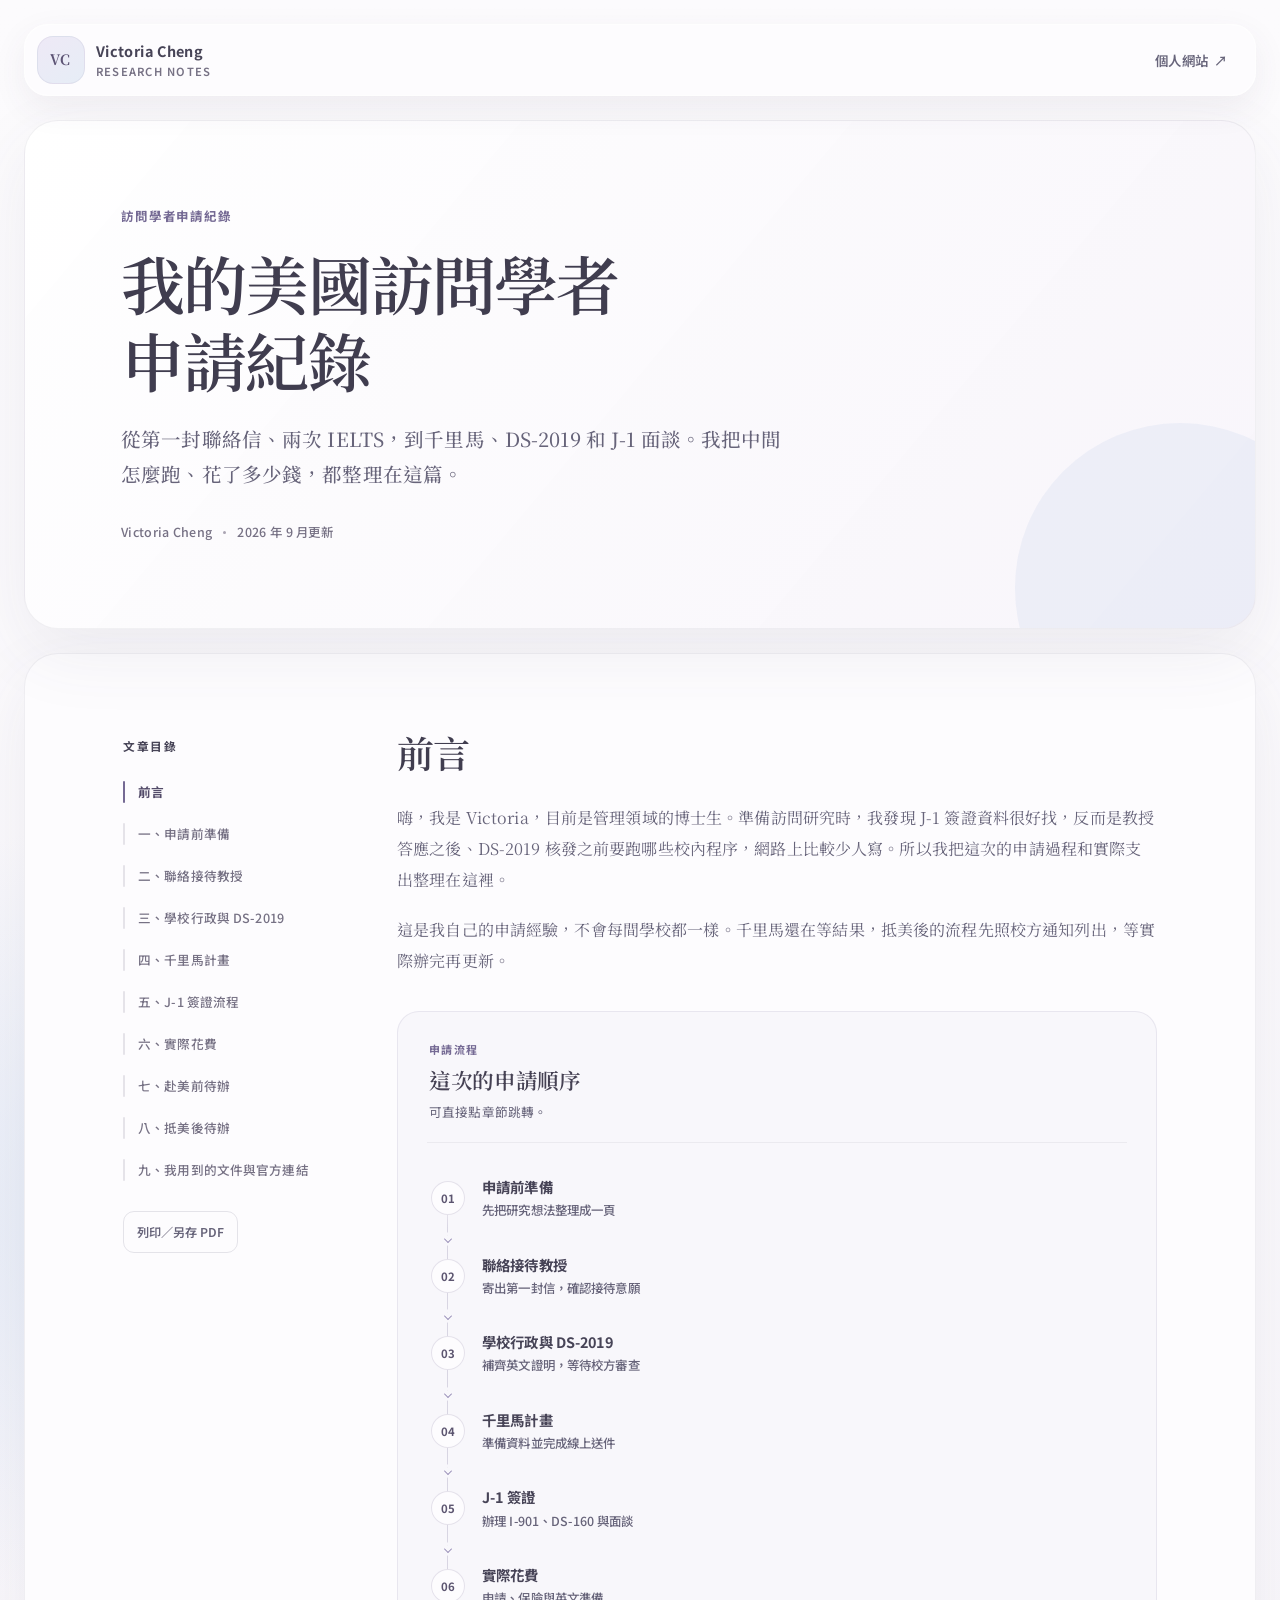
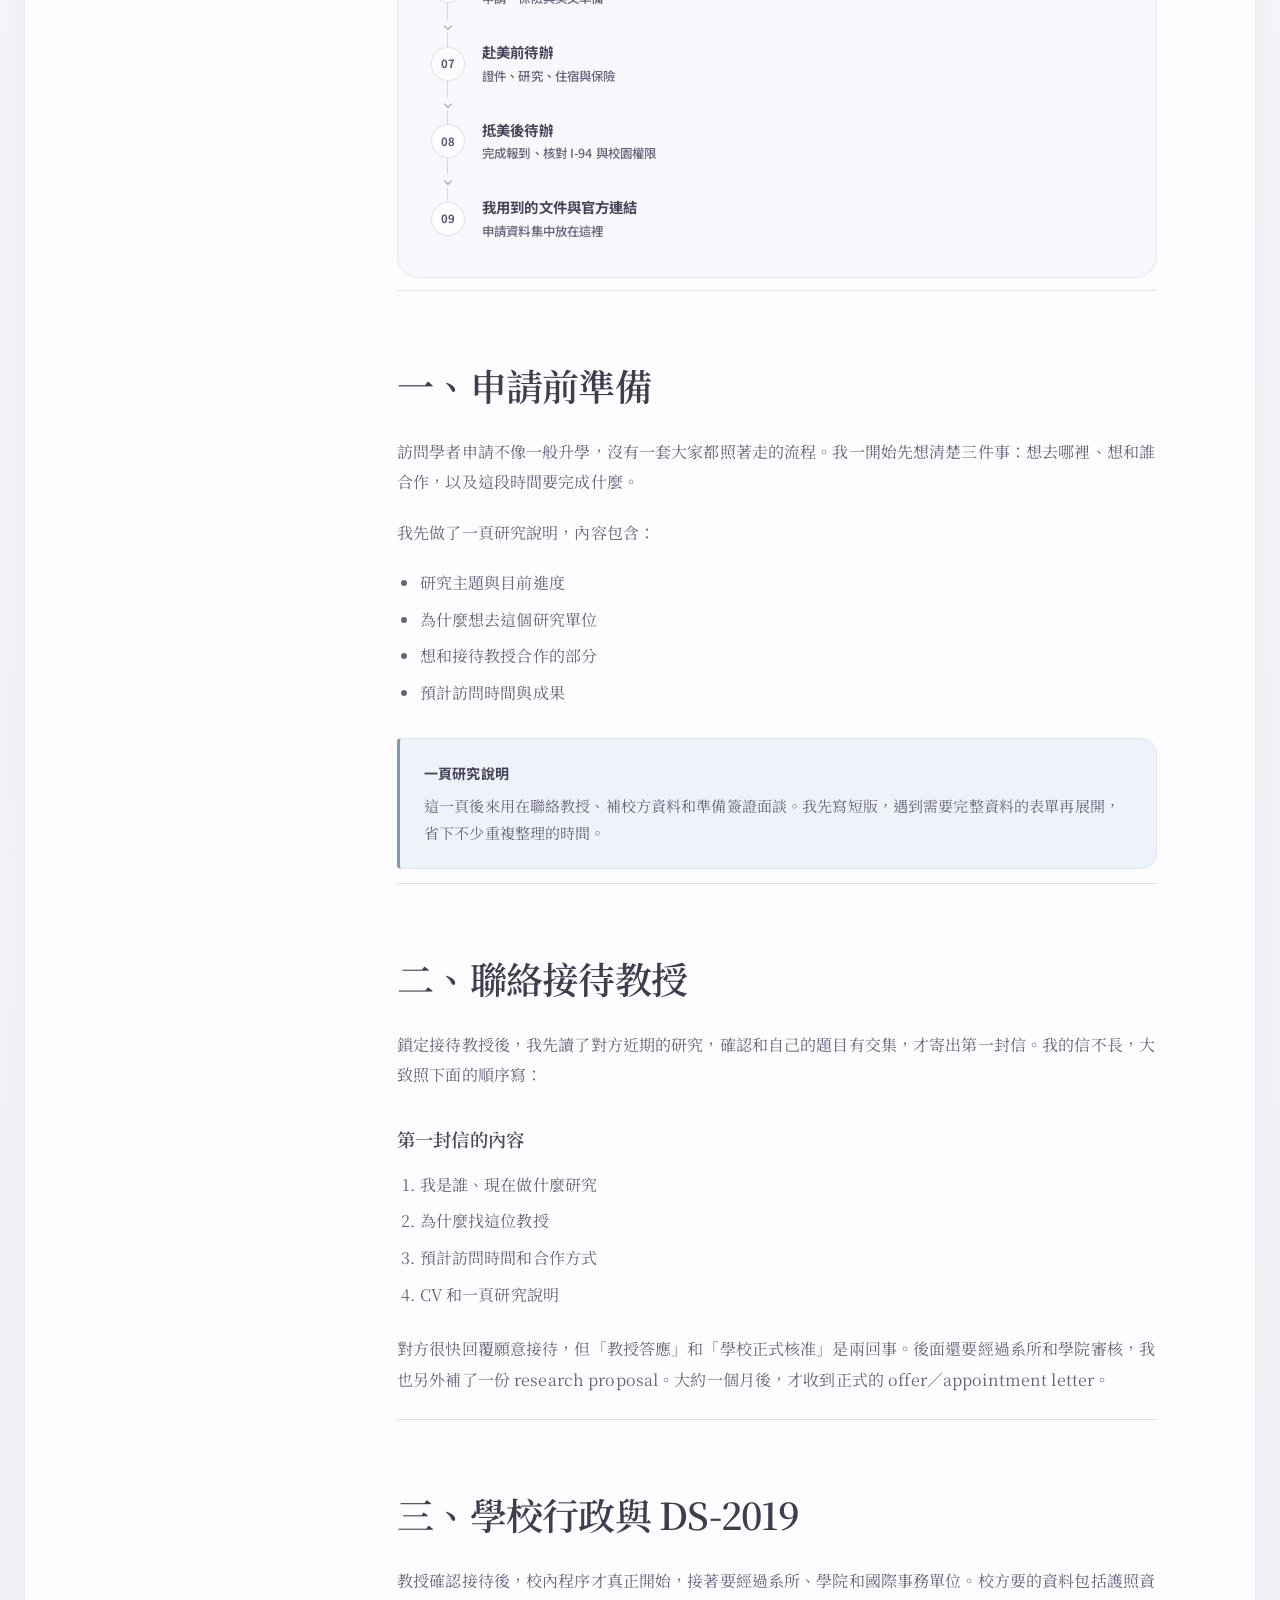
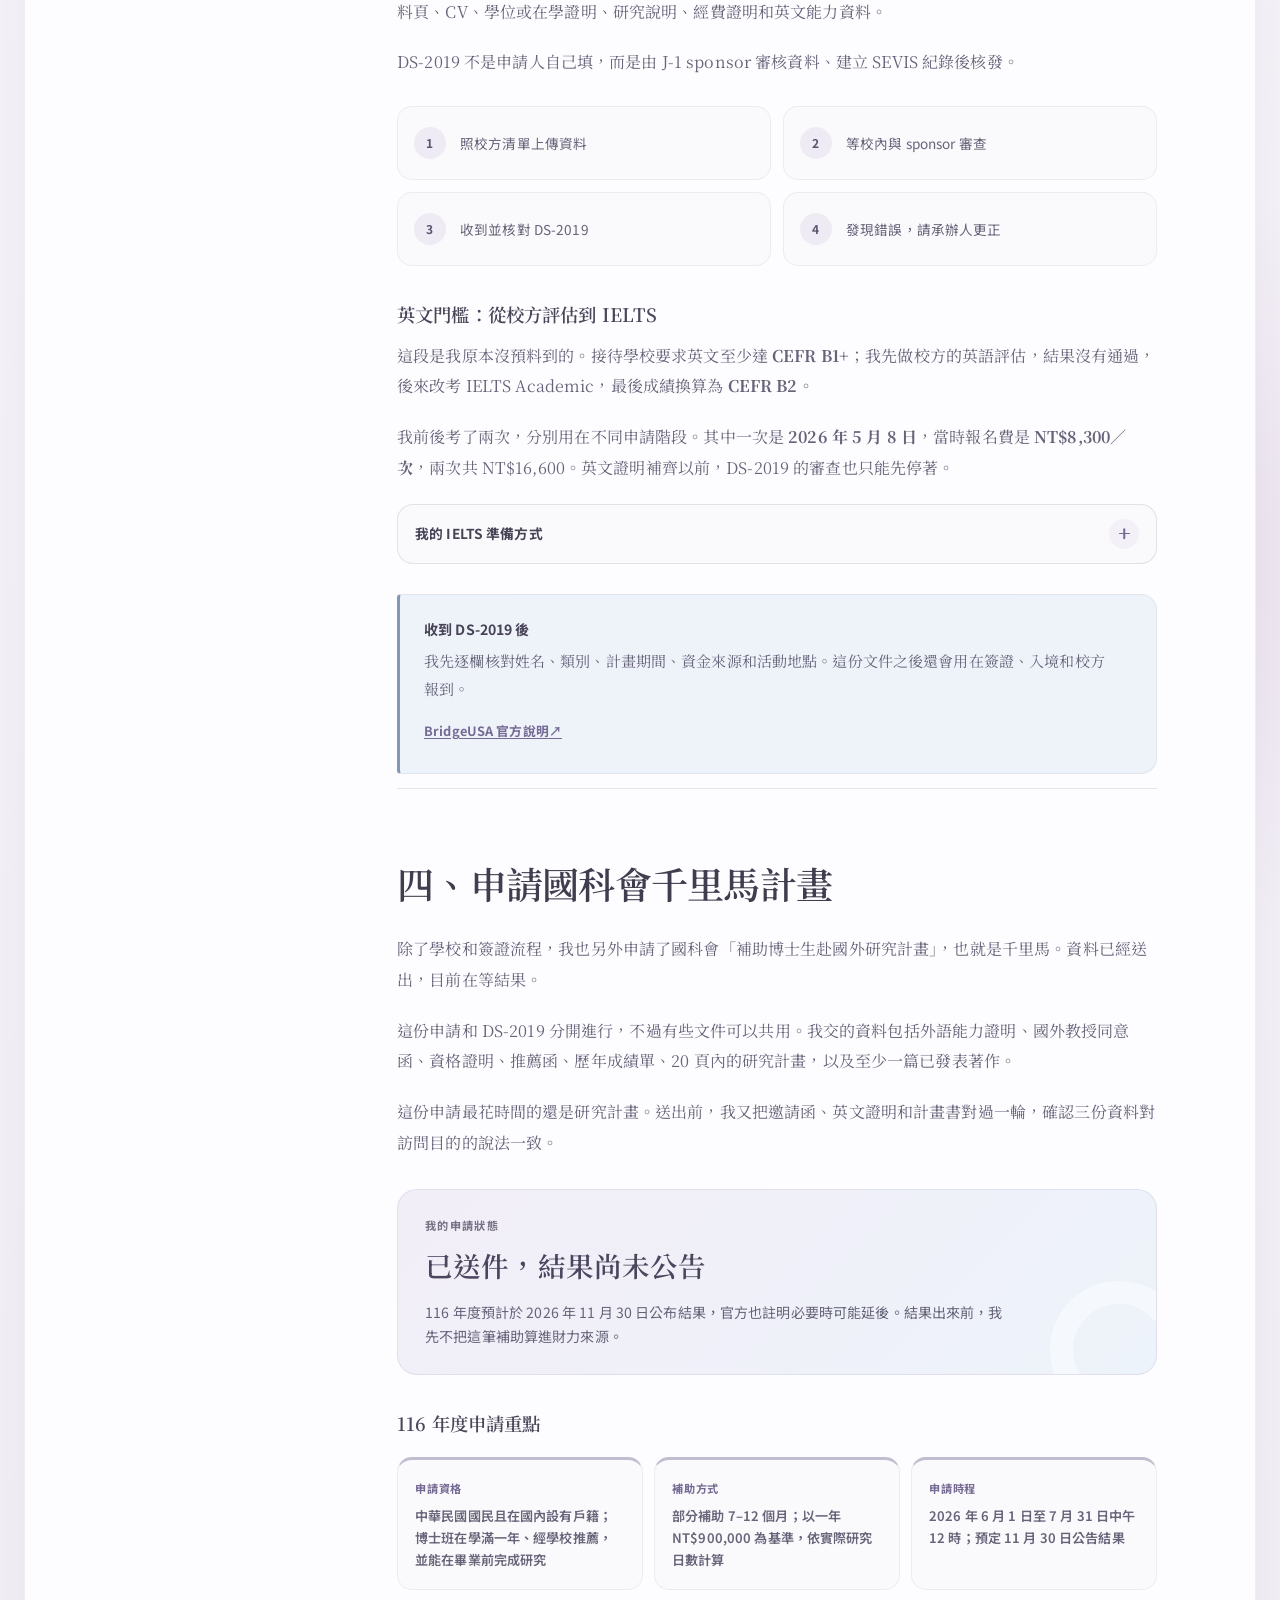
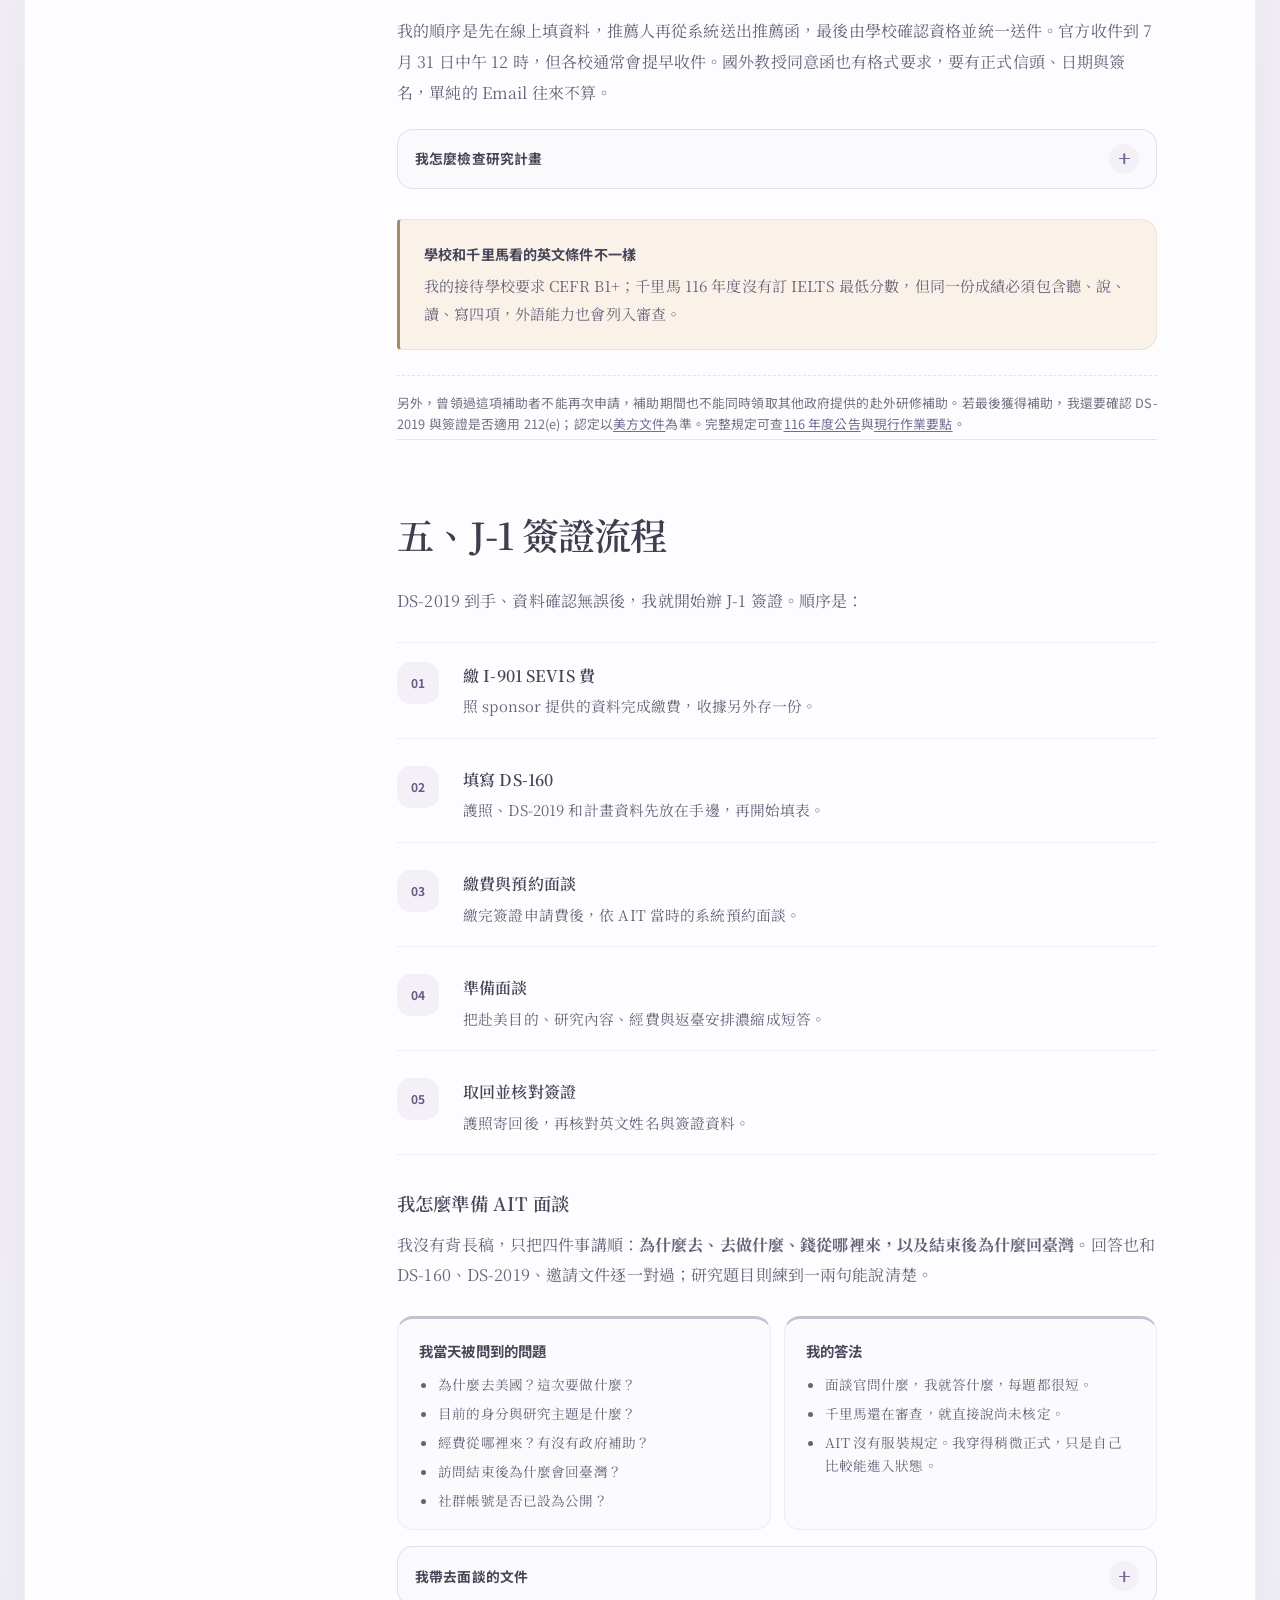
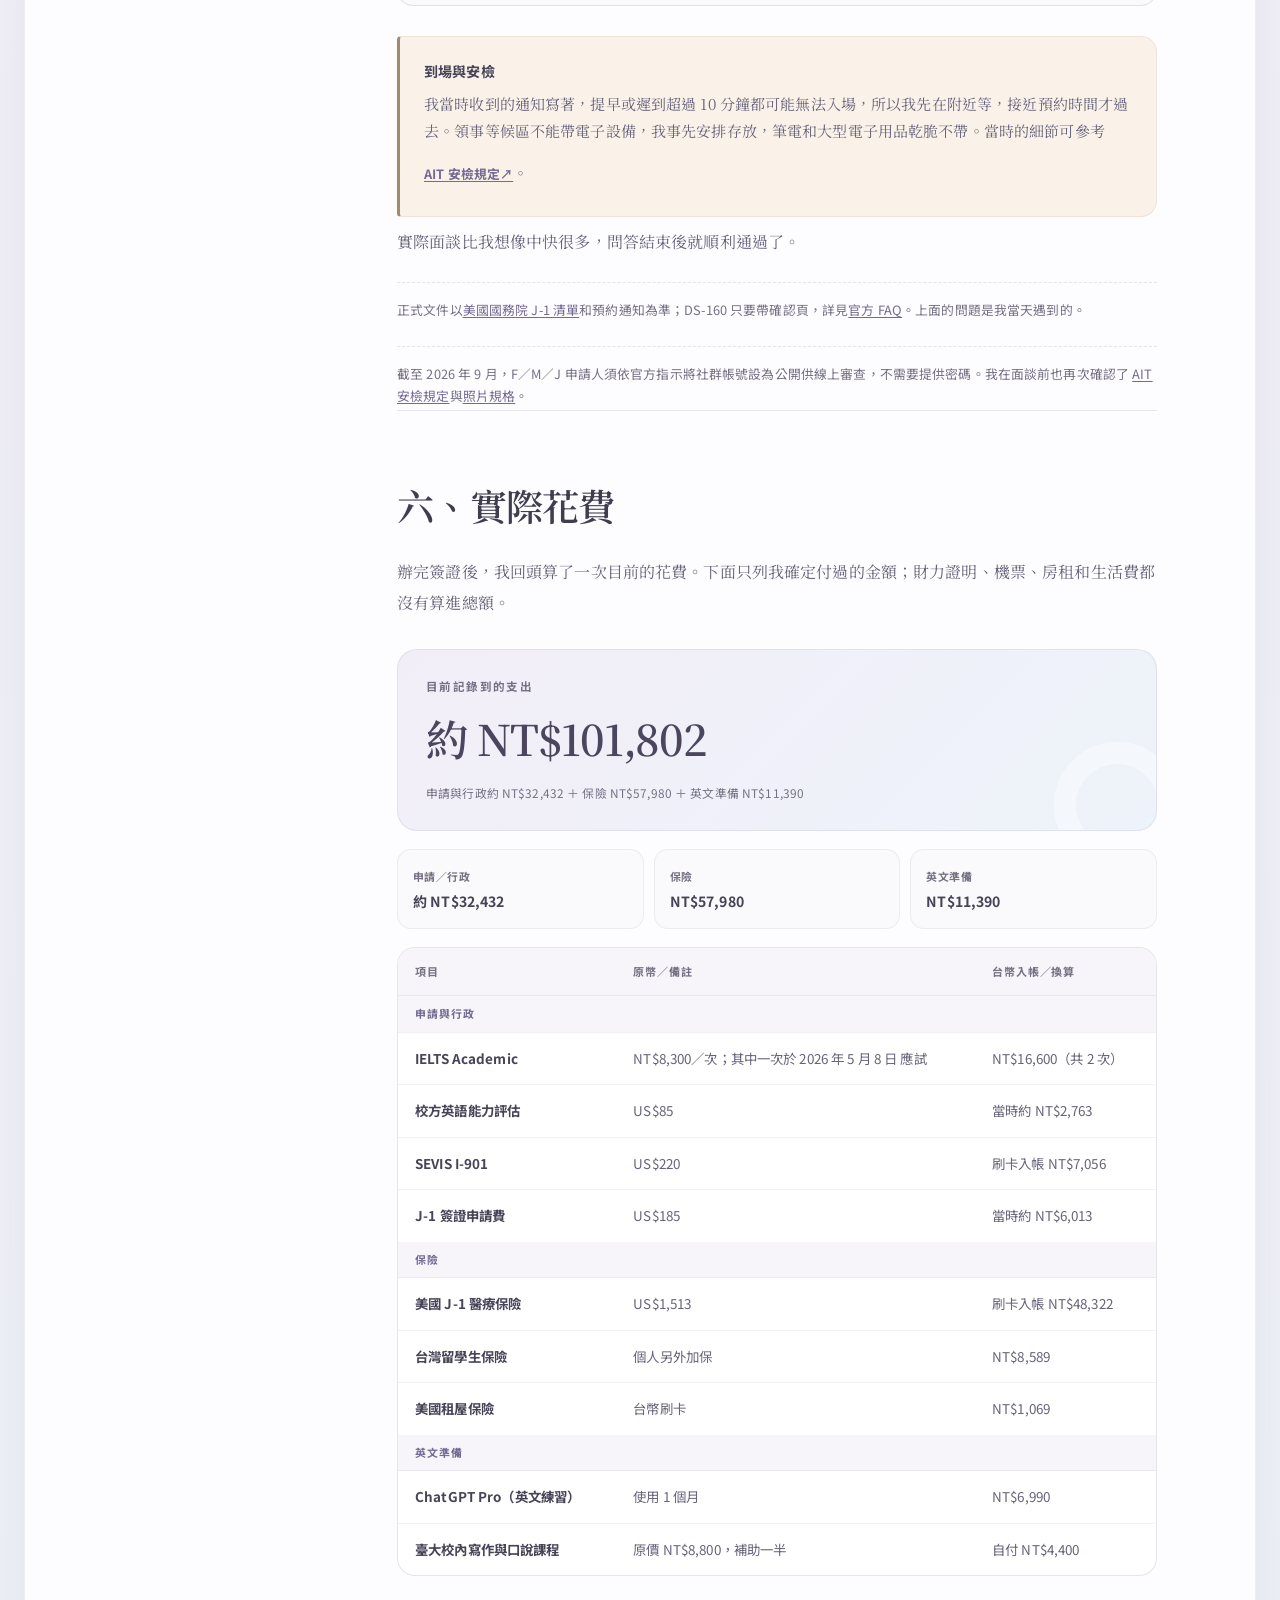
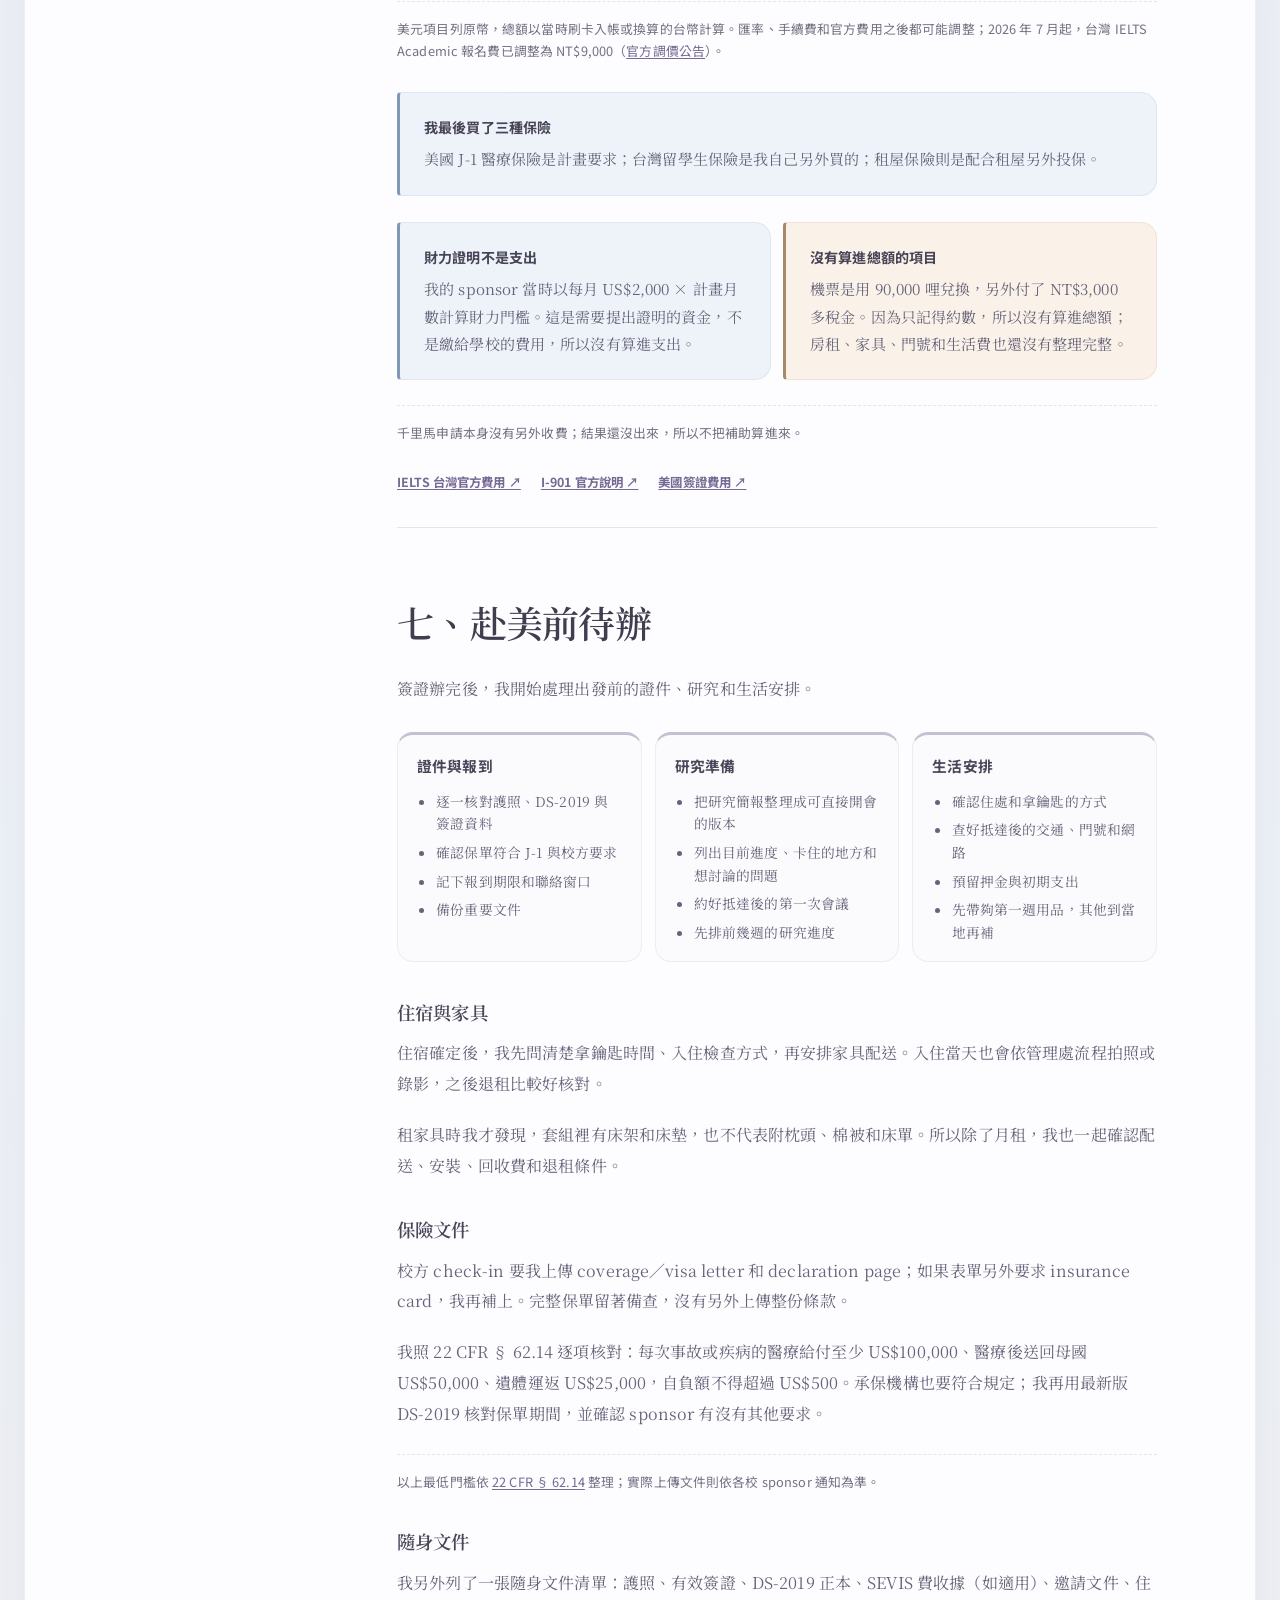
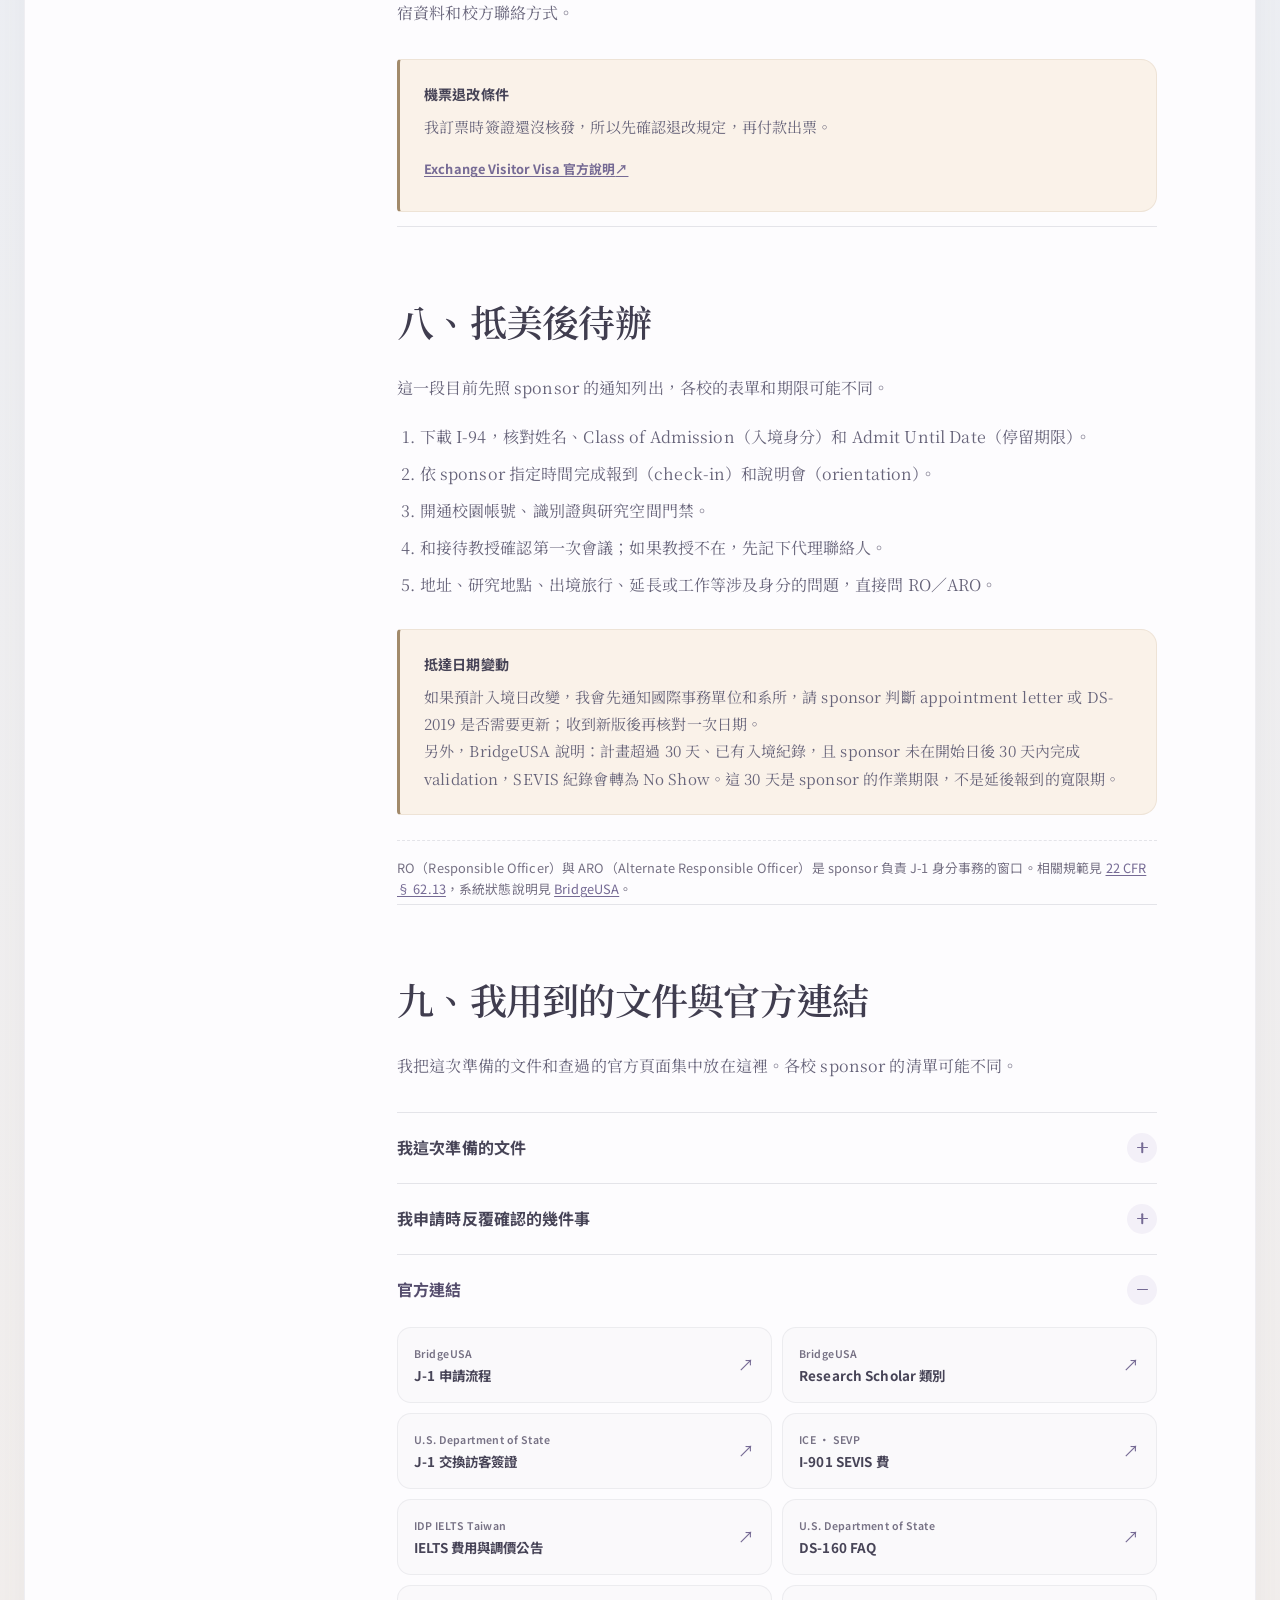
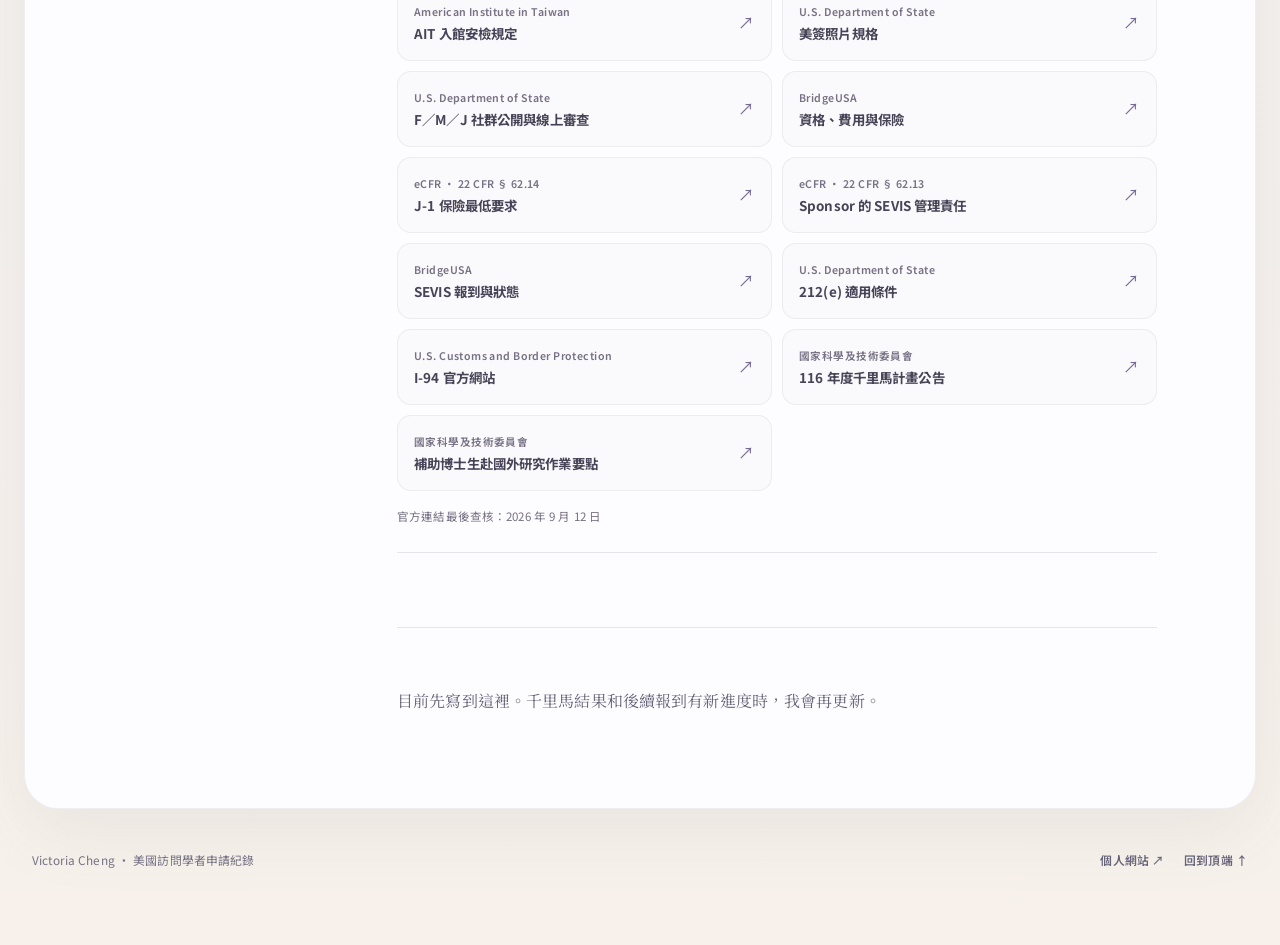
==== index.html @ 932e7f56 "Upgrade article writing" ====
<!doctype html>
<html lang="zh-Hant">
<head>
  <meta charset="utf-8">
  <meta name="viewport" content="width=device-width, initial-scale=1">
  <title>我的美國訪問學者申請紀錄｜Victoria Cheng</title>
  <meta name="description" content="從聯絡接待教授、準備英文證明和申請千里馬，到取得 DS-2019、完成 J-1 面談，以及一路上的實際花費。">
  <meta name="author" content="Victoria Cheng">
  <meta name="theme-color" content="#f7f4fe">
  <meta name="robots" content="index,follow">
  <link rel="canonical" href="https://victoriac1122.github.io/us-visiting-scholar-guide/">
  <link rel="icon" href="favicon.svg" type="image/svg+xml">
  <link rel="preconnect" href="https://fonts.googleapis.com">
  <link rel="preconnect" href="https://fonts.gstatic.com" crossorigin>
  <link href="https://fonts.googleapis.com/css2?family=Noto+Sans+TC:wght@400;500;600;700&amp;family=Noto+Serif+TC:wght@400;500;600;700&amp;display=swap" rel="stylesheet">
  <meta property="og:type" content="article">
  <meta property="og:locale" content="zh_TW">
  <meta property="og:title" content="我的美國訪問學者申請紀錄">
  <meta property="og:description" content="從聯絡接待教授、準備英文證明和申請千里馬，到取得 DS-2019、完成 J-1 面談，以及一路上的實際花費。">
  <meta property="og:url" content="https://victoriac1122.github.io/us-visiting-scholar-guide/">
  <meta property="article:author" content="Victoria Cheng">
  <meta name="twitter:card" content="summary">
  <link rel="stylesheet" href="styles.css?v=8">
  <script defer src="script.js?v=6"></script>
</head>
<body>
  <a class="skip-link" href="#main-content">直接前往主要內容</a>
  <div class="reading-progress" aria-hidden="true"><span id="reading-progress-bar"></span></div>

  <div class="page-shell">
    <header class="topbar">
      <a class="brand" href="https://victoriachengyw.com/" target="_blank" rel="noopener noreferrer" aria-label="前往 Victoria Cheng 個人網站">
        <span class="brand-mark">VC</span>
        <span class="brand-copy"><strong>Victoria Cheng</strong><small>Research Notes</small></span>
      </a>
      <a class="personal-site" href="https://victoriachengyw.com/" target="_blank" rel="noopener noreferrer">個人網站 <span aria-hidden="true">↗</span></a>
    </header>

    <main id="main-content" tabindex="-1">
      <article>
        <header class="article-head" id="top">
          <p class="eyebrow">訪問學者申請紀錄</p>
          <h1>我的美國訪問學者<br>申請紀錄</h1>
          <p class="article-dek">從第一封聯絡信、兩次 IELTS，到千里馬、DS-2019 和 J-1 面談。我把中間怎麼跑、花了多少錢，都整理在這篇。</p>
          <div class="article-meta" aria-label="文章資訊">
            <span>Victoria Cheng</span>
            <span><time datetime="2026-09">2026 年 9 月更新</time></span>
          </div>
        </header>

        <details class="mobile-toc">
          <summary><span>文章目錄</span><span class="disclosure-icon" aria-hidden="true"></span></summary>
          <nav aria-label="文章目錄">
            <ol>
              <li><a href="#intro">前言</a></li>
              <li><a href="#planning">申請前準備</a></li>
              <li><a href="#host">聯絡接待教授</a></li>
              <li><a href="#school">學校行政與 DS-2019</a></li>
              <li><a href="#nstc">千里馬計畫</a></li>
              <li><a href="#visa">J-1 簽證</a></li>
              <li><a href="#costs">實際花費</a></li>
              <li><a href="#departure">赴美前待辦</a></li>
              <li><a href="#arrival">抵美後待辦</a></li>
              <li><a href="#appendix">我用到的文件與官方連結</a></li>
            </ol>
          </nav>
        </details>

        <div class="article-layout">
          <aside class="desktop-toc">
            <p>文章目錄</p>
            <nav aria-label="文章目錄">
              <a class="toc-link is-active" href="#intro">前言</a>
              <a class="toc-link" href="#planning">一、申請前準備</a>
              <a class="toc-link" href="#host">二、聯絡接待教授</a>
              <a class="toc-link" href="#school">三、學校行政與 DS-2019</a>
              <a class="toc-link" href="#nstc">四、千里馬計畫</a>
              <a class="toc-link" href="#visa">五、J-1 簽證流程</a>
              <a class="toc-link" href="#costs">六、實際花費</a>
              <a class="toc-link" href="#departure">七、赴美前待辦</a>
              <a class="toc-link" href="#arrival">八、抵美後待辦</a>
              <a class="toc-link" href="#appendix">九、我用到的文件與官方連結</a>
            </nav>
            <button type="button" id="print-note" hidden>列印／另存 PDF</button>
          </aside>

          <div class="article-body">
            <section class="article-section intro" id="intro" aria-labelledby="intro-title">
              <h2 id="intro-title">前言</h2>
              <p>嗨，我是 Victoria，目前是管理領域的博士生。準備訪問研究時，我發現 J-1 簽證資料很好找，反而是教授答應之後、DS-2019 核發之前要跑哪些校內程序，網路上比較少人寫。所以我把這次的申請過程和實際支出整理在這裡。</p>
              <p>這是我自己的申請經驗，不會每間學校都一樣。千里馬還在等結果，抵美後的流程先照校方通知列出，等實際辦完再更新。</p>

              <nav class="journey-map" aria-labelledby="journey-kicker journey-title">
                <div class="journey-map__head">
                  <p class="journey-map__kicker" id="journey-kicker">申請流程</p>
                  <h3 id="journey-title">這次的申請順序</h3>
                  <p>可直接點章節跳轉。</p>
                </div>
                <ol class="journey-flow" role="list">
                  <li>
                    <a class="journey-step" href="#planning">
                      <span class="journey-step__marker">01</span>
                      <span class="journey-step__body"><strong>申請前準備</strong><small>先把研究想法整理成一頁</small></span>
                    </a>
                  </li>
                  <li>
                    <a class="journey-step" href="#host">
                      <span class="journey-step__marker">02</span>
                      <span class="journey-step__body"><strong>聯絡接待教授</strong><small>寄出第一封信，確認接待意願</small></span>
                    </a>
                  </li>
                  <li>
                    <a class="journey-step" href="#school">
                      <span class="journey-step__marker">03</span>
                      <span class="journey-step__body"><strong>學校行政與 DS-2019</strong><small>補齊英文證明，等待校方審查</small></span>
                    </a>
                  </li>
                  <li>
                    <a class="journey-step" href="#nstc">
                      <span class="journey-step__marker">04</span>
                      <span class="journey-step__body"><strong>千里馬計畫</strong><small>準備資料並完成線上送件</small></span>
                    </a>
                  </li>
                  <li>
                    <a class="journey-step" href="#visa">
                      <span class="journey-step__marker">05</span>
                      <span class="journey-step__body"><strong>J-1 簽證</strong><small>辦理 I-901、DS-160 與面談</small></span>
                    </a>
                  </li>
                  <li>
                    <a class="journey-step" href="#costs">
                      <span class="journey-step__marker">06</span>
                      <span class="journey-step__body"><strong>實際花費</strong><small>申請、保險與英文準備</small></span>
                    </a>
                  </li>
                  <li>
                    <a class="journey-step" href="#departure">
                      <span class="journey-step__marker">07</span>
                      <span class="journey-step__body"><strong>赴美前待辦</strong><small>證件、研究、住宿與保險</small></span>
                    </a>
                  </li>
                  <li>
                    <a class="journey-step" href="#arrival">
                      <span class="journey-step__marker">08</span>
                      <span class="journey-step__body"><strong>抵美後待辦</strong><small>完成報到、核對 I-94 與校園權限</small></span>
                    </a>
                  </li>
                  <li>
                    <a class="journey-step" href="#appendix">
                      <span class="journey-step__marker">09</span>
                      <span class="journey-step__body"><strong>我用到的文件與官方連結</strong><small>申請資料集中放在這裡</small></span>
                    </a>
                  </li>
                </ol>
              </nav>
            </section>

            <section class="article-section" id="planning" aria-labelledby="planning-title">
              <h2 id="planning-title">一、申請前準備</h2>
              <p>訪問學者申請不像一般升學，沒有一套大家都照著走的流程。我一開始先想清楚三件事：想去哪裡、想和誰合作，以及這段時間要完成什麼。</p>
              <p>我先做了一頁研究說明，內容包含：</p>
              <ul>
                <li>研究主題與目前進度</li>
                <li>為什麼想去這個研究單位</li>
                <li>想和接待教授合作的部分</li>
                <li>預計訪問時間與成果</li>
              </ul>
              <aside class="note-box">
                <strong>一頁研究說明</strong>
                <p>這一頁後來用在聯絡教授、補校方資料和準備簽證面談。我先寫短版，遇到需要完整資料的表單再展開，省下不少重複整理的時間。</p>
              </aside>
            </section>

            <section class="article-section" id="host" aria-labelledby="host-title">
              <h2 id="host-title">二、聯絡接待教授</h2>
              <p>鎖定接待教授後，我先讀了對方近期的研究，確認和自己的題目有交集，才寄出第一封信。我的信不長，大致照下面的順序寫：</p>
              <h3>第一封信的內容</h3>
              <ol>
                <li>我是誰、現在做什麼研究</li>
                <li>為什麼找這位教授</li>
                <li>預計訪問時間和合作方式</li>
                <li>CV 和一頁研究說明</li>
              </ol>
              <p>對方很快回覆願意接待，但「教授答應」和「學校正式核准」是兩回事。後面還要經過系所和學院審核，我也另外補了一份 research proposal。大約一個月後，才收到正式的 offer／appointment letter。</p>
            </section>

            <section class="article-section" id="school" aria-labelledby="school-title">
              <h2 id="school-title">三、學校行政與 DS-2019</h2>
              <p>教授確認接待後，校內程序才真正開始，接著要經過系所、學院和國際事務單位。校方要的資料包括護照資料頁、CV、學位或在學證明、研究說明、經費證明和英文能力資料。</p>
              <p>DS-2019 不是申請人自己填，而是由 J-1 sponsor 審核資料、建立 SEVIS 紀錄後核發。</p>
              <div class="steps">
                <div><span>1</span><p>照校方清單上傳資料</p></div>
                <div><span>2</span><p>等校內與 sponsor 審查</p></div>
                <div><span>3</span><p>收到並核對 DS-2019</p></div>
                <div><span>4</span><p>發現錯誤，請承辦人更正</p></div>
              </div>
              <h3>英文門檻：從校方評估到 IELTS</h3>
              <p>這段是我原本沒預料到的。接待學校要求英文至少達 <strong>CEFR B1+</strong>；我先做校方的英語評估，結果沒有通過，後來改考 IELTS Academic，最後成績換算為 <strong>CEFR B2</strong>。</p>
              <p>我前後考了兩次，分別用在不同申請階段。其中一次是 <strong><time datetime="2026-05-08">2026 年 5 月 8 日</time></strong>，當時報名費是 <strong>NT$8,300／次</strong>，兩次共 NT$16,600。英文證明補齊以前，DS-2019 的審查也只能先停著。</p>
              <details class="extra-costs">
                <summary><span>我的 IELTS 準備方式</span><span class="disclosure-icon" aria-hidden="true"></span></summary>
                <div>
                  <p>口說和寫作我分開練：每次先自己完成，再用 ChatGPT 找問題、重寫。我另外記下常犯錯誤和可用句型，下次練習時拿來對照。</p>
                  <ul>
                    <li>口說用手機計時，先把一段話完整說完。</li>
                    <li>寫作先抓重點和段落，再針對錯誤重寫。</li>
                    <li>後期主要修中文直譯、長句、時態和不自然的轉折。</li>
                  </ul>
                </div>
              </details>
              <aside class="note-box">
                <strong>收到 DS-2019 後</strong>
                <p>我先逐欄核對姓名、類別、計畫期間、資金來源和活動地點。這份文件之後還會用在簽證、入境和校方報到。</p>
                <a href="https://j1visa.state.gov/participants/how-to-apply/" target="_blank" rel="noopener noreferrer">BridgeUSA 官方說明 <span aria-hidden="true">↗</span></a>
              </aside>
            </section>

            <section class="article-section" id="nstc" aria-labelledby="nstc-title">
              <h2 id="nstc-title">四、申請國科會千里馬計畫</h2>
              <p>除了學校和簽證流程，我也另外申請了國科會「補助博士生赴國外研究計畫」，也就是千里馬。資料已經送出，目前在等結果。</p>
              <p>這份申請和 DS-2019 分開進行，不過有些文件可以共用。我交的資料包括外語能力證明、國外教授同意函、資格證明、推薦函、歷年成績單、20 頁內的研究計畫，以及至少一篇已發表著作。</p>
              <p>這份申請最花時間的還是研究計畫。送出前，我又把邀請函、英文證明和計畫書對過一輪，確認三份資料對訪問目的的說法一致。</p>

              <aside class="grant-status" aria-label="千里馬申請狀態">
                <span>我的申請狀態</span>
                <strong>已送件，結果尚未公告</strong>
                <p>116 年度預計於 2026 年 11 月 30 日公布結果，官方也註明必要時可能延後。結果出來前，我先不把這筆補助算進財力來源。</p>
              </aside>

              <h3>116 年度申請重點</h3>
              <div class="grant-facts">
                <div><span>申請資格</span><strong>中華民國國民且在國內設有戶籍；博士班在學滿一年、經學校推薦，並能在畢業前完成研究</strong></div>
                <div><span>補助方式</span><strong>部分補助 7–12 個月；以一年 NT$900,000 為基準，依實際研究日數計算</strong></div>
                <div><span>申請時程</span><strong>2026 年 6 月 1 日至 7 月 31 日中午 12 時；預定 11 月 30 日公告結果</strong></div>
              </div>
              <p>我的順序是先在線上填資料，推薦人再從系統送出推薦函，最後由學校確認資格並統一送件。官方收件到 7 月 31 日中午 12 時，但各校通常會提早收件。國外教授同意函也有格式要求，要有正式信頭、日期與簽名，單純的 Email 往來不算。</p>

              <details class="extra-costs nstc-details">
                <summary><span>我怎麼檢查研究計畫</span><span class="disclosure-icon" aria-hidden="true"></span></summary>
                <div>
                  <p>送出前，我直接把官方評分比例當成檢查表：個人背景與發展潛力 35%、外語能力與國外研究單位適切性 20%、研究計畫 30%、對國家未來發展的重要性 15%。</p>
                </div>
              </details>

              <aside class="note-box note-box--warm">
                <strong>學校和千里馬看的英文條件不一樣</strong>
                <p>我的接待學校要求 CEFR B1+；千里馬 116 年度沒有訂 IELTS 最低分數，但同一份成績必須包含聽、說、讀、寫四項，外語能力也會列入審查。</p>
              </aside>
              <p class="source-line">另外，曾領過這項補助者不能再次申請，補助期間也不能同時領取其他政府提供的赴外研修補助。若最後獲得補助，我還要確認 DS-2019 與簽證是否適用 212(e)；認定以<a href="https://travel.state.gov/content/travel/en/us-visas/study/exchange/waiver-of-the-exchange-visitor/eligibility.html" target="_blank" rel="noopener noreferrer">美方文件</a>為準。完整規定可查<a href="https://www.nstc.gov.tw/sci/ch/detail/9fea56ff-9a28-4304-abb3-192109491942" target="_blank" rel="noopener noreferrer">116 年度公告</a>與<a href="https://law.nstc.gov.tw/LawContent.aspx?id=FL039188" target="_blank" rel="noopener noreferrer">現行作業要點</a>。</p>
            </section>

            <section class="article-section" id="visa" aria-labelledby="visa-title">
              <h2 id="visa-title">五、J-1 簽證流程</h2>
              <p>DS-2019 到手、資料確認無誤後，我就開始辦 J-1 簽證。順序是：</p>
              <ol class="number-list">
                <li><span>01</span><div><strong>繳 I-901 SEVIS 費</strong><p>照 sponsor 提供的資料完成繳費，收據另外存一份。</p></div></li>
                <li><span>02</span><div><strong>填寫 DS-160</strong><p>護照、DS-2019 和計畫資料先放在手邊，再開始填表。</p></div></li>
                <li><span>03</span><div><strong>繳費與預約面談</strong><p>繳完簽證申請費後，依 AIT 當時的系統預約面談。</p></div></li>
                <li><span>04</span><div><strong>準備面談</strong><p>把赴美目的、研究內容、經費與返臺安排濃縮成短答。</p></div></li>
                <li><span>05</span><div><strong>取回並核對簽證</strong><p>護照寄回後，再核對英文姓名與簽證資料。</p></div></li>
              </ol>

              <h3>我怎麼準備 AIT 面談</h3>
              <p>我沒有背長稿，只把四件事講順：<strong>為什麼去、去做什麼、錢從哪裡來，以及結束後為什麼回臺灣</strong>。回答也和 DS-160、DS-2019、邀請文件逐一對過；研究題目則練到一兩句能說清楚。</p>

              <div class="interview-grid">
                <section>
                  <h3>我當天被問到的問題</h3>
                  <ul>
                    <li>為什麼去美國？這次要做什麼？</li>
                    <li>目前的身分與研究主題是什麼？</li>
                    <li>經費從哪裡來？有沒有政府補助？</li>
                    <li>訪問結束後為什麼會回臺灣？</li>
                    <li>社群帳號是否已設為公開？</li>
                  </ul>
                </section>
                <section>
                  <h3>我的答法</h3>
                  <ul>
                    <li>面談官問什麼，我就答什麼，每題都很短。</li>
                    <li>千里馬還在審查，就直接說尚未核定。</li>
                    <li>AIT 沒有服裝規定。我穿得稍微正式，只是自己比較能進入狀態。</li>
                  </ul>
                </section>
              </div>

              <details class="extra-costs interview-docs">
                <summary><span>我帶去面談的文件</span><span class="disclosure-icon" aria-hidden="true"></span></summary>
                <div>
                  <p>結果我帶了一整包，窗口當天實際收走的只有護照、DS-2019 和照片。</p>
                  <p><strong>基本文件：</strong>我照官方清單和預約通知準備有效護照、DS-160 確認頁、簽證費收據（如適用）與 DS-2019；照片則依 DS-160 上傳結果準備。</p>
                  <p><strong>備用資料：</strong>舊護照（如有）、預約確認單、I-901 繳費證明、邀請／聘任文件、英文財力證明、在學證明、CV、研究計畫和住宿資料。</p>
                  <p>這是我當天的情況，必帶文件仍以自己的預約通知為準。</p>
                </div>
              </details>

              <aside class="note-box note-box--warm">
                <strong>到場與安檢</strong>
                <p>我當時收到的通知寫著，提早或遲到超過 10 分鐘都可能無法入場，所以我先在附近等，接近預約時間才過去。領事等候區不能帶電子設備，我事先安排存放，筆電和大型電子用品乾脆不帶。當時的細節可參考 <a href="https://www.ait.org.tw/security-procedures/" target="_blank" rel="noopener noreferrer">AIT 安檢規定 <span aria-hidden="true">↗</span></a>。</p>
              </aside>

              <p>實際面談比我想像中快很多，問答結束後就順利通過了。</p>
              <p class="source-line">正式文件以<a href="https://travel.state.gov/content/travel/en/us-visas/study/exchange.html" target="_blank" rel="noopener noreferrer">美國國務院 J-1 清單</a>和預約通知為準；DS-160 只要帶確認頁，詳見<a href="https://travel.state.gov/content/travel/en/us-visas/visa-information-resources/forms/ds-160-online-nonimmigrant-visa-application/ds-160-faqs.html" target="_blank" rel="noopener noreferrer">官方 FAQ</a>。上面的問題是我當天遇到的。</p>
              <p class="source-line">截至 2026 年 9 月，F／M／J 申請人須依官方指示將社群帳號設為公開供線上審查，不需要提供密碼。我在面談前也再次確認了 <a href="https://www.ait.org.tw/security-procedures/" target="_blank" rel="noopener noreferrer">AIT 安檢規定</a>與<a href="https://travel.state.gov/content/travel/en/us-visas/visa-information-resources/photos.html" target="_blank" rel="noopener noreferrer">照片規格</a>。</p>
            </section>

            <section class="article-section" id="costs" aria-labelledby="costs-title">
              <h2 id="costs-title">六、實際花費</h2>
              <p>辦完簽證後，我回頭算了一次目前的花費。下面只列我確定付過的金額；財力證明、機票、房租和生活費都沒有算進總額。</p>

              <div class="cost-summary" aria-label="目前支出總額">
                <span>目前記錄到的支出</span>
                <strong>約 NT$101,802</strong>
                <small>申請與行政約 NT$32,432 ＋ 保險 NT$57,980 ＋ 英文準備 NT$11,390</small>
              </div>

              <div class="cost-totals" aria-label="費用分類小計">
                <div><span>申請／行政</span><strong>約 NT$32,432</strong></div>
                <div><span>保險</span><strong>NT$57,980</strong></div>
                <div><span>英文準備</span><strong>NT$11,390</strong></div>
              </div>

              <div class="cost-table-wrap">
                <table class="cost-table">
                  <caption>我的費用明細</caption>
                  <thead>
                    <tr><th scope="col">項目</th><th scope="col">原幣／備註</th><th scope="col">台幣入帳／換算</th></tr>
                  </thead>
                  <tbody>
                    <tr class="cost-group"><th colspan="3" scope="rowgroup">申請與行政</th></tr>
                    <tr><th scope="row">IELTS Academic</th><td data-label="原幣／備註">NT$8,300／次；其中一次於 <time datetime="2026-05-08">2026 年 5 月 8 日</time> 應試</td><td data-label="台幣入帳／換算">NT$16,600（共 2 次）</td></tr>
                    <tr><th scope="row">校方英語能力評估</th><td data-label="原幣／備註">US$85</td><td data-label="台幣入帳／換算">當時約 NT$2,763</td></tr>
                    <tr><th scope="row">SEVIS I-901</th><td data-label="原幣／備註">US$220</td><td data-label="台幣入帳／換算">刷卡入帳 NT$7,056</td></tr>
                    <tr><th scope="row">J-1 簽證申請費</th><td data-label="原幣／備註">US$185</td><td data-label="台幣入帳／換算">當時約 NT$6,013</td></tr>
                  </tbody>
                  <tbody>
                    <tr class="cost-group"><th colspan="3" scope="rowgroup">保險</th></tr>
                    <tr><th scope="row">美國 J-1 醫療保險</th><td data-label="原幣／備註">US$1,513</td><td data-label="台幣入帳／換算">刷卡入帳 NT$48,322</td></tr>
                    <tr><th scope="row">台灣留學生保險</th><td data-label="原幣／備註">個人另外加保</td><td data-label="台幣入帳／換算">NT$8,589</td></tr>
                    <tr><th scope="row">美國租屋保險</th><td data-label="原幣／備註">台幣刷卡</td><td data-label="台幣入帳／換算">NT$1,069</td></tr>
                  </tbody>
                  <tbody>
                    <tr class="cost-group"><th colspan="3" scope="rowgroup">英文準備</th></tr>
                    <tr><th scope="row">ChatGPT Pro（英文練習）</th><td data-label="原幣／備註">使用 1 個月</td><td data-label="台幣入帳／換算">NT$6,990</td></tr>
                    <tr><th scope="row">臺大校內寫作與口說課程</th><td data-label="原幣／備註">原價 NT$8,800，補助一半</td><td data-label="台幣入帳／換算">自付 NT$4,400</td></tr>
                  </tbody>
                </table>
              </div>
              <p class="source-line">美元項目列原幣，總額以當時刷卡入帳或換算的台幣計算。匯率、手續費和官方費用之後都可能調整；2026 年 7 月起，台灣 IELTS Academic 報名費已調整為 NT$9,000（<a href="https://ielts.idp.com/taiwan/about/news-and-articles/article-idp-ielts-test-fee-adjustment-announcement" target="_blank" rel="noopener noreferrer">官方調價公告</a>）。</p>

              <aside class="note-box">
                <strong>我最後買了三種保險</strong>
                <p>美國 J-1 醫療保險是計畫要求；台灣留學生保險是我自己另外買的；租屋保險則是配合租屋另外投保。</p>
              </aside>

              <div class="cost-notes">
                <aside class="note-box">
                  <strong>財力證明不是支出</strong>
                  <p>我的 sponsor 當時以每月 US$2,000 × 計畫月數計算財力門檻。這是需要提出證明的資金，不是繳給學校的費用，所以沒有算進支出。</p>
                </aside>
                <aside class="note-box note-box--warm">
                  <strong>沒有算進總額的項目</strong>
                  <p>機票是用 90,000 哩兌換，另外付了 NT$3,000 多稅金。因為只記得約數，所以沒有算進總額；房租、家具、門號和生活費也還沒有整理完整。</p>
                </aside>
              </div>
              <p class="source-line">千里馬申請本身沒有另外收費；結果還沒出來，所以不把補助算進來。</p>

              <p class="cost-links"><a href="https://ielts.idp.com/taiwan/about/ielts-test-fees" target="_blank" rel="noopener noreferrer">IELTS 台灣官方費用 ↗</a><a href="https://www.ice.gov/sevis/i901" target="_blank" rel="noopener noreferrer">I-901 官方說明 ↗</a><a href="https://travel.state.gov/content/travel/en/us-visas/visa-information-resources/fees/fees-visa-services.html" target="_blank" rel="noopener noreferrer">美國簽證費用 ↗</a></p>
            </section>

            <section class="article-section" id="departure" aria-labelledby="departure-title">
              <h2 id="departure-title">七、赴美前待辦</h2>
              <p>簽證辦完後，我開始處理出發前的證件、研究和生活安排。</p>
              <div class="prep-grid">
                <section>
                  <h3>證件與報到</h3>
                  <ul><li>逐一核對護照、DS-2019 與簽證資料</li><li>確認保單符合 J-1 與校方要求</li><li>記下報到期限和聯絡窗口</li><li>備份重要文件</li></ul>
                </section>
                <section>
                  <h3>研究準備</h3>
                  <ul><li>把研究簡報整理成可直接開會的版本</li><li>列出目前進度、卡住的地方和想討論的問題</li><li>約好抵達後的第一次會議</li><li>先排前幾週的研究進度</li></ul>
                </section>
                <section>
                  <h3>生活安排</h3>
                  <ul><li>確認住處和拿鑰匙的方式</li><li>查好抵達後的交通、門號和網路</li><li>預留押金與初期支出</li><li>先帶夠第一週用品，其他到當地再補</li></ul>
                </section>
              </div>
              <h3>住宿與家具</h3>
              <p>住宿確定後，我先問清楚拿鑰匙時間、入住檢查方式，再安排家具配送。入住當天也會依管理處流程拍照或錄影，之後退租比較好核對。</p>
              <p>租家具時我才發現，套組裡有床架和床墊，也不代表附枕頭、棉被和床單。所以除了月租，我也一起確認配送、安裝、回收費和退租條件。</p>

              <h3>保險文件</h3>
              <p>校方 check-in 要我上傳 coverage／visa letter 和 declaration page；如果表單另外要求 insurance card，我再補上。完整保單留著備查，沒有另外上傳整份條款。</p>
              <p>我照 22 CFR § 62.14 逐項核對：每次事故或疾病的醫療給付至少 US$100,000、醫療後送回母國 US$50,000、遺體運返 US$25,000，自負額不得超過 US$500。承保機構也要符合規定；我再用最新版 DS-2019 核對保單期間，並確認 sponsor 有沒有其他要求。</p>
              <p class="source-line">以上最低門檻依 <a href="https://www.ecfr.gov/current/title-22/chapter-I/subchapter-G/part-62/subpart-A/section-62.14" target="_blank" rel="noopener noreferrer">22 CFR § 62.14</a> 整理；實際上傳文件則依各校 sponsor 通知為準。</p>

              <h3>隨身文件</h3>
              <p>我另外列了一張隨身文件清單：護照、有效簽證、DS-2019 正本、SEVIS 費收據（如適用）、邀請文件、住宿資料和校方聯絡方式。</p>
              <aside class="note-box note-box--warm">
                <strong>機票退改條件</strong>
                <p>我訂票時簽證還沒核發，所以先確認退改規定，再付款出票。</p>
                <a href="https://travel.state.gov/content/travel/en/us-visas/study/exchange.html" target="_blank" rel="noopener noreferrer">Exchange Visitor Visa 官方說明 <span aria-hidden="true">↗</span></a>
              </aside>
            </section>

            <section class="article-section" id="arrival" aria-labelledby="arrival-title">
              <h2 id="arrival-title">八、抵美後待辦</h2>
              <p>這一段目前先照 sponsor 的通知列出，各校的表單和期限可能不同。</p>
              <ol>
                <li>下載 I-94，核對姓名、Class of Admission（入境身分）和 Admit Until Date（停留期限）。</li>
                <li>依 sponsor 指定時間完成報到（check-in）和說明會（orientation）。</li>
                <li>開通校園帳號、識別證與研究空間門禁。</li>
                <li>和接待教授確認第一次會議；如果教授不在，先記下代理聯絡人。</li>
                <li>地址、研究地點、出境旅行、延長或工作等涉及身分的問題，直接問 RO／ARO。</li>
              </ol>
              <aside class="note-box note-box--warm">
                <strong>抵達日期變動</strong>
                <p>如果預計入境日改變，我會先通知國際事務單位和系所，請 sponsor 判斷 appointment letter 或 DS-2019 是否需要更新；收到新版後再核對一次日期。</p>
                <p>另外，BridgeUSA 說明：計畫超過 30 天、已有入境紀錄，且 sponsor 未在開始日後 30 天內完成 validation，SEVIS 紀錄會轉為 No Show。這 30 天是 sponsor 的作業期限，不是延後報到的寬限期。</p>
              </aside>
              <p class="source-line">RO（Responsible Officer）與 ARO（Alternate Responsible Officer）是 sponsor 負責 J-1 身分事務的窗口。相關規範見 <a href="https://www.ecfr.gov/current/title-22/part-62/section-62.13" target="_blank" rel="noopener noreferrer">22 CFR § 62.13</a>，系統狀態說明見 <a href="https://j1visa.state.gov/exchange-visitor-lifecycle/" target="_blank" rel="noopener noreferrer">BridgeUSA</a>。</p>
            </section>

            <section class="article-section" id="appendix" aria-labelledby="appendix-title">
              <h2 id="appendix-title">九、我用到的文件與官方連結</h2>
              <p>我把這次準備的文件和查過的官方頁面集中放在這裡。各校 sponsor 的清單可能不同。</p>

              <div class="accordion-list">
                <details>
                  <summary><span>我這次準備的文件</span><span class="disclosure-icon" aria-hidden="true"></span></summary>
                  <div class="document-grid">
                    <section><h3>研究與接待</h3><ul><li>學術 CV</li><li>研究說明</li><li>接待與合作確認</li><li>正式邀請文件</li></ul></section>
                    <section><h3>校方與 J-1</h3><ul><li>護照資料頁</li><li>學位或在學證明</li><li>經費證明</li><li>英語能力資料</li><li>DS-2019</li></ul></section>
                    <section><h3>簽證與行前</h3><ul><li>I-901 收據</li><li>DS-160 確認頁</li><li>依面談通知準備的文件</li><li>保險證明</li><li>入境時隨身攜帶的文件</li></ul></section>
                    <section><h3>千里馬</h3><ul><li>外語能力證明</li><li>國外教授同意函</li><li>申請人資格證明</li><li>推薦人線上推薦函</li><li>歷年成績單與研究計畫</li><li>已發表學術著作</li></ul></section>
                  </div>
                </details>

                <details>
                  <summary><span>我申請時反覆確認的幾件事</span><span class="disclosure-icon" aria-hidden="true"></span></summary>
                  <div class="faq-list">
                    <h3>教授同意接待，就代表申請完成了嗎？</h3>
                    <p>以我這次為例，還不算。教授答應後，後面還有系所、學院和 sponsor 的正式審查。</p>
                    <h3>DS-2019 可以自己下載填寫嗎？</h3>
                    <p>不能。DS-2019 由指定 sponsor 在 SEVIS 建立紀錄後簽發；我能做的是提供資料，拿到後再逐欄核對。</p>
                    <h3>最早可以提前多久以 J-1 入境？</h3>
                    <p>以 J-1 身分最早可在 DS-2019 計畫開始日前 30 天入境。</p>
                    <h3>一般旅平險就符合 J-1 要求嗎？</h3>
                    <p>不一定。我另外核對了 22 CFR § 62.14 的四項門檻、承保資格、保單期間，以及 sponsor 自己的要求。</p>
                    <h3>每個 J-1 都適用 212(e) 兩年返國要求嗎？</h3>
                    <p>不是。是否適用要看個人與計畫情況；不確定時可詢問 sponsor，或向美國國務院申請 Advisory Opinion。</p>
                  </div>
                </details>

                <details open>
                  <summary><span>官方連結</span><span class="disclosure-icon" aria-hidden="true"></span></summary>
                  <div class="source-links">
                    <a href="https://j1visa.state.gov/participants/how-to-apply/" target="_blank" rel="noopener noreferrer"><span>BridgeUSA</span><strong>J-1 申請流程</strong><i aria-hidden="true">↗</i></a>
                    <a href="https://j1visa.state.gov/programs/research-scholar/" target="_blank" rel="noopener noreferrer"><span>BridgeUSA</span><strong>Research Scholar 類別</strong><i aria-hidden="true">↗</i></a>
                    <a href="https://travel.state.gov/content/travel/en/us-visas/study/exchange.html" target="_blank" rel="noopener noreferrer"><span>U.S. Department of State</span><strong>J-1 交換訪客簽證</strong><i aria-hidden="true">↗</i></a>
                    <a href="https://www.ice.gov/sevis/i901" target="_blank" rel="noopener noreferrer"><span>ICE · SEVP</span><strong>I-901 SEVIS 費</strong><i aria-hidden="true">↗</i></a>
                    <a href="https://ielts.idp.com/taiwan/about/news-and-articles/article-idp-ielts-test-fee-adjustment-announcement" target="_blank" rel="noopener noreferrer"><span>IDP IELTS Taiwan</span><strong>IELTS 費用與調價公告</strong><i aria-hidden="true">↗</i></a>
                    <a href="https://travel.state.gov/content/travel/en/us-visas/visa-information-resources/forms/ds-160-online-nonimmigrant-visa-application/ds-160-faqs.html" target="_blank" rel="noopener noreferrer"><span>U.S. Department of State</span><strong>DS-160 FAQ</strong><i aria-hidden="true">↗</i></a>
                    <a href="https://www.ait.org.tw/security-procedures/" target="_blank" rel="noopener noreferrer"><span>American Institute in Taiwan</span><strong>AIT 入館安檢規定</strong><i aria-hidden="true">↗</i></a>
                    <a href="https://travel.state.gov/content/travel/en/us-visas/visa-information-resources/photos.html" target="_blank" rel="noopener noreferrer"><span>U.S. Department of State</span><strong>美簽照片規格</strong><i aria-hidden="true">↗</i></a>
                    <a href="https://travel.state.gov/content/travel/en/News/visas-news/announcement-of-expanded-screening-and-vetting-for-h-1b-and-dependent-h-4-visa-applicants.html" target="_blank" rel="noopener noreferrer"><span>U.S. Department of State</span><strong>F／M／J 社群公開與線上審查</strong><i aria-hidden="true">↗</i></a>
                    <a href="https://j1visa.state.gov/participants/how-to-apply/eligibility-and-fees/" target="_blank" rel="noopener noreferrer"><span>BridgeUSA</span><strong>資格、費用與保險</strong><i aria-hidden="true">↗</i></a>
                    <a href="https://www.ecfr.gov/current/title-22/chapter-I/subchapter-G/part-62/subpart-A/section-62.14" target="_blank" rel="noopener noreferrer"><span>eCFR · 22 CFR § 62.14</span><strong>J-1 保險最低要求</strong><i aria-hidden="true">↗</i></a>
                    <a href="https://www.ecfr.gov/current/title-22/part-62/section-62.13" target="_blank" rel="noopener noreferrer"><span>eCFR · 22 CFR § 62.13</span><strong>Sponsor 的 SEVIS 管理責任</strong><i aria-hidden="true">↗</i></a>
                    <a href="https://j1visa.state.gov/exchange-visitor-lifecycle/" target="_blank" rel="noopener noreferrer"><span>BridgeUSA</span><strong>SEVIS 報到與狀態</strong><i aria-hidden="true">↗</i></a>
                    <a href="https://travel.state.gov/content/travel/en/us-visas/study/exchange/waiver-of-the-exchange-visitor/eligibility.html" target="_blank" rel="noopener noreferrer"><span>U.S. Department of State</span><strong>212(e) 適用條件</strong><i aria-hidden="true">↗</i></a>
                    <a href="https://i94.cbp.dhs.gov/home" target="_blank" rel="noopener noreferrer"><span>U.S. Customs and Border Protection</span><strong>I-94 官方網站</strong><i aria-hidden="true">↗</i></a>
                    <a href="https://www.nstc.gov.tw/sci/ch/detail/9fea56ff-9a28-4304-abb3-192109491942" target="_blank" rel="noopener noreferrer"><span>國家科學及技術委員會</span><strong>116 年度千里馬計畫公告</strong><i aria-hidden="true">↗</i></a>
                    <a href="https://law.nstc.gov.tw/LawContent.aspx?id=FL039188" target="_blank" rel="noopener noreferrer"><span>國家科學及技術委員會</span><strong>補助博士生赴國外研究作業要點</strong><i aria-hidden="true">↗</i></a>
                  </div>
                  <p class="checked-date">官方連結最後查核：<time datetime="2026-09-12">2026 年 9 月 12 日</time></p>
                </details>
              </div>
            </section>

            <div class="closing-note">
              <p>目前先寫到這裡。千里馬結果和後續報到有新進度時，我會再更新。</p>
            </div>
          </div>
        </div>

        <footer class="article-footer">
          <p>Victoria Cheng · 美國訪問學者申請紀錄</p>
          <div><a href="https://victoriachengyw.com/" target="_blank" rel="noopener noreferrer">個人網站 ↗</a><a href="#top">回到頂端 ↑</a></div>
        </footer>
      </article>
    </main>
  </div>
</body>
</html>
---- styles.css ----
:root {
  --paper: #fdfcfe;
  --paper-strong: #ffffff;
  --ink: #474457;
  --ink-soft: #67647a;
  --ink-muted: #767184;
  --line: rgba(83, 79, 109, 0.14);
  --line-soft: rgba(83, 79, 109, 0.08);
  --plum: #756a94;
  --plum-wash: #f3f0f8;
  --blue-wash: #eef3fa;
  --warm-wash: #faf2e9;
  --font-display: "Noto Serif TC", "Songti TC", STSong, serif;
  --font-body: "Noto Serif TC", "Songti TC", STSong, serif;
  --font-ui: "Noto Sans TC", "PingFang TC", "Microsoft JhengHei", sans-serif;
  --shadow-soft: 0 14px 38px rgba(76, 72, 98, 0.055);
  --shadow-card: 0 24px 70px rgba(76, 72, 98, 0.08);
}

*,
*::before,
*::after {
  box-sizing: border-box;
}

html {
  scroll-behavior: smooth;
}

body {
  min-width: 320px;
  min-height: 100vh;
  margin: 0;
  overflow-x: hidden;
  color: var(--ink);
  background:
    radial-gradient(circle at 11% 10%, rgba(218, 228, 244, 0.72), transparent 25rem),
    radial-gradient(circle at 91% 31%, rgba(232, 220, 235, 0.66), transparent 24rem),
    linear-gradient(180deg, #fcfbfd 0%, #f3eff7 44%, #eef2f8 74%, #f8f1eb 100%);
  font-family: var(--font-body);
  font-size: 1rem;
  line-height: 1.84;
  letter-spacing: 0.008em;
}

a {
  color: var(--plum);
  text-underline-offset: 0.18em;
  text-decoration-thickness: 0.07em;
}

a:hover {
  color: #5e5579;
}

button,
summary {
  font: inherit;
}

button,
a,
summary {
  -webkit-tap-highlight-color: transparent;
}

:focus-visible {
  outline: 3px solid #675b86;
  outline-offset: 4px;
}

::selection {
  color: #302b3d;
  background: #ded8ed;
}

.skip-link {
  position: fixed;
  z-index: 1000;
  top: 12px;
  left: 16px;
  padding: 10px 15px;
  border-radius: 10px;
  color: #fff;
  background: #514764;
  font-family: var(--font-ui);
  font-size: 0.88rem;
  font-weight: 700;
  text-decoration: none;
  transform: translateY(-160%);
  transition: transform 160ms ease;
}

.skip-link:focus {
  transform: translateY(0);
}

.reading-progress {
  position: fixed;
  z-index: 900;
  inset: 0 0 auto;
  height: 3px;
  background: transparent;
}

.reading-progress span {
  display: block;
  width: 100%;
  height: 100%;
  background: linear-gradient(90deg, #8ea6c9, #9f8bb2);
  transform: scaleX(0);
  transform-origin: left center;
}

.page-shell {
  width: min(1240px, calc(100% - 48px));
  margin: 0 auto;
  padding: 24px 0 64px;
}

.topbar {
  position: sticky;
  z-index: 50;
  top: 14px;
  display: flex;
  align-items: center;
  justify-content: space-between;
  min-height: 72px;
  margin-bottom: 24px;
  padding: 11px 16px 11px 12px;
  border: 1px solid rgba(255, 255, 255, 0.78);
  border-radius: 24px;
  background: rgba(253, 252, 254, 0.96);
  box-shadow: 0 12px 34px rgba(76, 72, 98, 0.075);
}

.brand {
  display: inline-flex;
  align-items: center;
  gap: 11px;
  min-height: 48px;
  color: var(--ink);
  font-family: var(--font-ui);
  text-decoration: none;
}

.brand:hover {
  color: var(--ink);
}

.brand-mark {
  display: grid;
  width: 48px;
  height: 48px;
  place-items: center;
  border: 1px solid rgba(117, 106, 148, 0.1);
  border-radius: 16px;
  color: #5c5374;
  background: linear-gradient(145deg, #eee9f6, #e6edf6);
  font-family: var(--font-display);
  font-size: 0.88rem;
  font-weight: 700;
  letter-spacing: 0.08em;
}

.brand-copy {
  display: grid;
  line-height: 1.25;
}

.brand-copy strong {
  font-size: 0.9rem;
  font-weight: 700;
  letter-spacing: 0.025em;
}

.brand-copy small {
  margin-top: 4px;
  color: var(--ink-muted);
  font-size: 0.7rem;
  font-weight: 600;
  letter-spacing: 0.11em;
  text-transform: uppercase;
}

.personal-site {
  display: inline-flex;
  align-items: center;
  min-height: 44px;
  padding: 7px 12px;
  color: var(--ink-soft);
  font-family: var(--font-ui);
  font-size: 0.84rem;
  font-weight: 600;
  text-decoration: none;
}

.personal-site span {
  margin-left: 6px;
  transition: transform 160ms ease;
}

.personal-site:hover span {
  transform: translate(2px, -2px);
}

.article-head {
  position: relative;
  overflow: hidden;
  scroll-margin-top: 112px;
  padding: clamp(48px, 7vw, 84px) clamp(28px, 8vw, 96px);
  border: 1px solid var(--line-soft);
  border-radius: 34px;
  background:
    linear-gradient(130deg, rgba(255, 255, 255, 0.92), rgba(247, 244, 250, 0.94)),
    var(--paper);
  box-shadow: var(--shadow-card);
}

.article-head::after {
  position: absolute;
  right: -90px;
  bottom: -125px;
  width: 330px;
  height: 330px;
  border-radius: 50%;
  background: rgba(201, 213, 235, 0.26);
  content: "";
  pointer-events: none;
}

.eyebrow,
.article-meta,
.desktop-toc,
.mobile-toc,
.source-line,
.checked-date,
.article-footer {
  font-family: var(--font-ui);
}

.eyebrow {
  position: relative;
  z-index: 1;
  margin: 0 0 16px;
  color: var(--plum);
  font-size: 0.78rem;
  font-weight: 700;
  letter-spacing: 0.15em;
}

h1,
h2,
h3,
p {
  text-wrap: pretty;
}

.article-head h1 {
  position: relative;
  z-index: 1;
  max-width: 820px;
  margin: 0;
  color: #403d4f;
  font-family: var(--font-display);
  font-size: clamp(2.45rem, 5.4vw, 4rem);
  font-weight: 600;
  line-height: 1.2;
  letter-spacing: -0.028em;
  text-wrap: balance;
}

.article-dek {
  position: relative;
  z-index: 1;
  max-width: 680px;
  margin: 24px 0 0;
  color: var(--ink-soft);
  font-size: clamp(1.02rem, 1.8vw, 1.22rem);
  font-weight: 500;
  line-height: 1.82;
}

.article-meta {
  position: relative;
  z-index: 1;
  display: flex;
  flex-wrap: wrap;
  gap: 8px 0;
  margin-top: 28px;
  color: var(--ink-muted);
  font-size: 0.78rem;
  font-weight: 500;
  letter-spacing: 0.025em;
}

.article-meta span {
  display: inline-flex;
  align-items: center;
}

.article-meta span + span::before {
  width: 3px;
  height: 3px;
  margin: 0 11px;
  border-radius: 50%;
  background: #aaa4b3;
  content: "";
}

.mobile-toc {
  display: none;
  margin-top: 18px;
  border: 1px solid var(--line);
  border-radius: 18px;
  background: rgba(253, 252, 254, 0.9);
  box-shadow: var(--shadow-soft);
}

.mobile-toc summary {
  display: flex;
  min-height: 54px;
  align-items: center;
  justify-content: space-between;
  padding: 10px 18px;
  color: var(--ink);
  font-size: 0.9rem;
  font-weight: 700;
  cursor: pointer;
  list-style: none;
}

.mobile-toc summary::-webkit-details-marker {
  display: none;
}

.mobile-toc ol {
  margin: 0;
  padding: 6px 20px 18px 44px;
}

.mobile-toc li + li {
  margin-top: 5px;
}

.mobile-toc a {
  display: inline-flex;
  min-height: 40px;
  align-items: center;
  color: var(--ink-soft);
  font-size: 0.88rem;
  font-weight: 500;
}

.mobile-toc a[aria-current="location"] {
  color: #534b69;
  font-weight: 700;
}

.article-layout {
  display: grid;
  grid-template-columns: 210px minmax(0, 760px);
  justify-content: center;
  gap: clamp(36px, 5vw, 66px);
  margin-top: 24px;
  padding: clamp(38px, 6vw, 72px) clamp(28px, 5vw, 66px);
  border: 1px solid var(--line-soft);
  border-radius: 34px;
  background: var(--paper);
  box-shadow: var(--shadow-card);
}

.desktop-toc {
  align-self: start;
  position: sticky;
  top: 112px;
  padding: 9px 0 0;
}

.desktop-toc > p {
  margin: 0 0 15px;
  color: var(--ink);
  font-size: 0.73rem;
  font-weight: 700;
  letter-spacing: 0.13em;
}

.desktop-toc nav {
  display: grid;
}

.desktop-toc nav a {
  position: relative;
  display: flex;
  min-height: 42px;
  align-items: center;
  padding: 7px 8px 7px 15px;
  color: var(--ink-muted);
  font-size: 0.79rem;
  font-weight: 500;
  line-height: 1.45;
  text-decoration: none;
  transition: color 150ms ease, background 150ms ease;
}

.desktop-toc nav a::before {
  position: absolute;
  top: 10px;
  bottom: 10px;
  left: 0;
  width: 2px;
  border-radius: 2px;
  background: var(--line);
  content: "";
  transition: background 150ms ease;
}

.desktop-toc nav a:hover,
.desktop-toc nav a.is-active {
  color: #534b69;
}

.desktop-toc nav a.is-active {
  font-weight: 700;
}

.desktop-toc nav a.is-active::before {
  background: var(--plum);
}

#print-note {
  min-height: 42px;
  margin-top: 20px;
  padding: 8px 13px;
  border: 1px solid var(--line);
  border-radius: 11px;
  color: var(--ink-soft);
  background: transparent;
  font-family: var(--font-ui);
  font-size: 0.76rem;
  font-weight: 600;
  cursor: pointer;
}

#print-note:hover {
  color: var(--ink);
  background: var(--plum-wash);
}

.article-body {
  min-width: 0;
}

.article-section,
.closing-note {
  scroll-margin-top: 112px;
}

.article-section {
  padding: 68px 0 4px;
  border-top: 1px solid var(--line);
}

.article-section.intro {
  padding-top: 0;
  border-top: 0;
}

.article-section h2,
.closing-note h2 {
  margin: 0 0 25px;
  color: #403d4f;
  font-family: var(--font-display);
  font-size: clamp(1.75rem, 3vw, 2.32rem);
  font-weight: 600;
  line-height: 1.42;
  letter-spacing: -0.02em;
  text-wrap: balance;
}

.article-section h3 {
  margin: 34px 0 12px;
  color: #4b475a;
  font-size: 1.15rem;
  font-weight: 600;
  line-height: 1.55;
}

.article-section p,
.closing-note p {
  margin: 0 0 20px;
  color: var(--ink-soft);
  font-size: 1rem;
  line-height: 1.92;
}

.article-section li {
  color: var(--ink-soft);
  line-height: 1.8;
}

.article-section ul,
.article-section > ol:not(.number-list) {
  margin: 17px 0 24px;
  padding-left: 1.42em;
}

.article-section li + li {
  margin-top: 8px;
}

.journey-map {
  --flow-axis: 20px;
  --flow-rail: rgba(117, 106, 148, 0.24);
  --flow-arrow: #8f84b0;
  --flow-surface: #f8f7fb;
  margin: 34px 0 8px;
  padding: 27px 29px 24px;
  border: 1px solid rgba(117, 106, 148, 0.12);
  border-radius: 22px;
  background: var(--flow-surface);
}

.journey-map__head {
  margin-bottom: 22px;
  padding: 0 2px 20px;
  border-bottom: 1px solid var(--line-soft);
}

.journey-map__kicker {
  margin: 0 0 3px !important;
  color: var(--plum) !important;
  font-family: var(--font-ui);
  font-size: 0.69rem !important;
  font-weight: 700;
  letter-spacing: 0.13em;
}

.journey-map__head h3 {
  margin: 0;
  color: #454153;
  font-family: var(--font-display);
  font-size: 1.35rem;
  font-weight: 600;
  line-height: 1.55;
  letter-spacing: -0.015em;
}

.journey-map__head > p:last-child {
  margin: 4px 0 0;
  color: var(--ink-soft);
  font-family: var(--font-ui);
  font-size: 0.79rem;
  line-height: 1.7;
}

.journey-flow {
  position: relative;
  display: grid;
  gap: 10px;
  margin: 0;
  padding: 0;
  list-style: none;
}

.journey-flow::before {
  position: absolute;
  top: 25px;
  bottom: 25px;
  left: var(--flow-axis);
  width: 1px;
  background: linear-gradient(180deg, transparent, var(--flow-rail) 6%, var(--flow-rail) 94%, transparent);
  content: "";
}

.journey-flow > li {
  position: relative;
  margin: 0 !important;
}

.journey-step {
  position: relative;
  display: grid;
  grid-template-columns: 40px minmax(0, 1fr);
  gap: 14px;
  min-width: 0;
  min-height: 64px;
  align-items: center;
  padding: 10px 14px 11px 0;
  border: 1px solid transparent;
  border-radius: 14px;
  color: var(--ink-soft);
  background: transparent;
  text-decoration: none;
  transition: border-color 160ms ease, background-color 160ms ease;
}

.journey-step__marker {
  position: relative;
  z-index: 2;
  display: grid;
  width: 34px;
  height: 34px;
  margin-left: 3px;
  place-items: center;
  border: 1px solid rgba(117, 106, 148, 0.18);
  border-radius: 50%;
  color: #5c5570;
  background: var(--paper);
  font-family: var(--font-ui);
  font-size: 0.71rem;
  font-weight: 700;
  letter-spacing: 0.025em;
  transition: border-color 160ms ease, background-color 160ms ease;
}

.journey-step__body {
  min-width: 0;
  transition: transform 160ms ease;
}

.journey-step__body strong,
.journey-step__body small {
  display: block;
}

.journey-step__body strong {
  color: var(--ink);
  font-family: var(--font-ui);
  font-size: 0.9rem;
  font-weight: 700;
  line-height: 1.55;
}

.journey-step__body small {
  margin-top: 2px;
  color: var(--ink-soft);
  font-family: var(--font-ui);
  font-size: 0.78rem;
  font-weight: 500;
  line-height: 1.62;
}

.journey-flow > li:not(:last-child) .journey-step::after {
  position: absolute;
  z-index: 3;
  bottom: -10px;
  left: calc(var(--flow-axis) - 3.5px);
  width: 6px;
  height: 6px;
  border: solid var(--flow-arrow);
  border-width: 0 1.5px 1.5px 0;
  background: var(--flow-surface);
  outline: 2px solid var(--flow-surface);
  pointer-events: none;
  content: "";
  transform: rotate(45deg);
}

@media (hover: hover) {
  .journey-step:hover {
    border-color: rgba(117, 106, 148, 0.11);
    background: rgba(117, 106, 148, 0.045);
  }

  .journey-step:hover .journey-step__body {
    transform: translateX(3px);
  }

  .journey-step:hover .journey-step__marker {
    border-color: rgba(117, 106, 148, 0.3);
    background: var(--plum-wash);
  }
}

.note-box {
  margin: 30px 0 10px;
  padding: 22px 24px;
  border: 1px solid rgba(116, 136, 167, 0.12);
  border-left: 3px solid #8297b5;
  border-radius: 4px 16px 16px 4px;
  background: var(--blue-wash);
}

.note-box--warm {
  border-color: rgba(158, 127, 85, 0.12);
  border-left-color: #a28a6b;
  background: var(--warm-wash);
}

.note-box strong {
  display: block;
  margin-bottom: 5px;
  color: var(--ink);
  font-family: var(--font-ui);
  font-size: 0.88rem;
  font-weight: 700;
}

.note-box p {
  margin: 0;
  font-size: 0.94rem;
  line-height: 1.8;
}

.note-box a {
  display: inline-flex;
  min-height: 40px;
  align-items: center;
  margin-top: 9px;
  font-family: var(--font-ui);
  font-size: 0.8rem;
  font-weight: 700;
}

.grant-status {
  position: relative;
  display: grid;
  gap: 5px;
  margin: 30px 0 34px;
  padding: 25px 27px;
  overflow: hidden;
  border: 1px solid rgba(117, 106, 148, 0.13);
  border-radius: 20px;
  background: linear-gradient(135deg, #f2eef8, #edf3fa);
  font-family: var(--font-ui);
}

.grant-status::after {
  position: absolute;
  right: -32px;
  bottom: -45px;
  width: 138px;
  height: 138px;
  border: 23px solid rgba(255, 255, 255, 0.4);
  border-radius: 50%;
  content: "";
}

.grant-status span,
.grant-status strong,
.grant-status p {
  position: relative;
  z-index: 1;
}

.grant-status span {
  color: var(--ink-muted);
  font-size: 0.7rem;
  font-weight: 700;
  letter-spacing: 0.12em;
}

.grant-status strong {
  color: #4b455e;
  font-family: var(--font-display);
  font-size: clamp(1.3rem, 3vw, 1.72rem);
  font-weight: 600;
}

.grant-status p {
  max-width: 590px;
  margin: 4px 0 0;
  font-size: 0.88rem;
  line-height: 1.75;
}

.grant-facts {
  display: grid;
  grid-template-columns: repeat(3, minmax(0, 1fr));
  gap: 11px;
  margin: 19px 0 26px;
  font-family: var(--font-ui);
}

.grant-facts > div {
  padding: 18px 17px;
  border: 1px solid var(--line-soft);
  border-top: 3px solid rgba(117, 106, 148, 0.42);
  border-radius: 15px;
  background: #faf9fb;
}

.grant-facts span,
.grant-facts strong {
  display: block;
}

.grant-facts span {
  margin-bottom: 7px;
  color: var(--plum);
  font-size: 0.7rem;
  font-weight: 700;
  letter-spacing: 0.07em;
}

.grant-facts strong {
  color: var(--ink-soft);
  font-size: 0.82rem;
  font-weight: 600;
  line-height: 1.68;
}

.steps {
  display: grid;
  grid-template-columns: repeat(2, minmax(0, 1fr));
  gap: 12px;
  margin: 28px 0;
}

.steps > div {
  display: grid;
  grid-template-columns: 34px 1fr;
  gap: 12px;
  align-items: center;
  min-height: 74px;
  padding: 14px 16px;
  border: 1px solid var(--line-soft);
  border-radius: 15px;
  background: #faf9fb;
}

.steps span {
  display: grid;
  width: 32px;
  height: 32px;
  place-items: center;
  border-radius: 50%;
  color: #5c5570;
  background: #eeebf4;
  font-family: var(--font-ui);
  font-size: 0.75rem;
  font-weight: 700;
}

.steps p {
  margin: 0;
  color: var(--ink-soft);
  font-family: var(--font-ui);
  font-size: 0.85rem;
  line-height: 1.65;
}

.number-list {
  margin: 25px 0 27px;
  padding: 0;
  list-style: none;
}

.number-list li {
  display: grid;
  grid-template-columns: 48px minmax(0, 1fr);
  gap: 18px;
  padding: 19px 0;
  border-bottom: 1px solid var(--line-soft);
}

.number-list li:first-child {
  border-top: 1px solid var(--line-soft);
}

.number-list > li > span {
  display: grid;
  width: 42px;
  height: 42px;
  place-items: center;
  border-radius: 14px;
  color: #665d81;
  background: var(--plum-wash);
  font-family: var(--font-ui);
  font-size: 0.75rem;
  font-weight: 700;
}

.number-list strong {
  display: block;
  color: var(--ink);
  font-size: 1rem;
  font-weight: 600;
}

.number-list p {
  margin: 3px 0 0;
  font-size: 0.92rem;
  line-height: 1.72;
}

.source-line {
  margin: 25px 0 0 !important;
  padding-top: 16px;
  border-top: 1px dashed var(--line);
  color: var(--ink-muted) !important;
  font-size: 0.8rem !important;
  line-height: 1.7 !important;
}

.interview-grid {
  display: grid;
  grid-template-columns: repeat(2, minmax(0, 1fr));
  gap: 13px;
  margin: 25px 0 16px;
}

.interview-grid section {
  padding: 21px 21px 18px;
  border: 1px solid var(--line-soft);
  border-top: 3px solid rgba(117, 106, 148, 0.4);
  border-radius: 16px;
  background: #fbfafc;
}

.interview-grid h3 {
  margin: 0 0 11px;
  font-family: var(--font-ui);
  font-size: 0.9rem;
  font-weight: 700;
}

.interview-grid ul {
  margin: 0;
  padding-left: 1.2em;
}

.interview-grid li {
  font-size: 0.85rem;
  line-height: 1.68;
}

.interview-grid li + li {
  margin-top: 6px;
}

.interview-docs {
  margin: 16px 0 26px;
}

.interview-docs > div p + p {
  margin-top: 12px;
}

.cost-summary {
  position: relative;
  display: grid;
  gap: 2px;
  margin: 30px 0 18px;
  padding: 26px 28px;
  overflow: hidden;
  border: 1px solid rgba(117, 106, 148, 0.12);
  border-radius: 20px;
  background: linear-gradient(135deg, #f2eef8, #edf3fa);
  font-family: var(--font-ui);
}

.cost-summary::after {
  position: absolute;
  right: -24px;
  bottom: -38px;
  width: 126px;
  height: 126px;
  border: 22px solid rgba(255, 255, 255, 0.38);
  border-radius: 50%;
  content: "";
}

.cost-summary span,
.cost-summary strong,
.cost-summary small {
  position: relative;
  z-index: 1;
}

.cost-totals {
  display: grid;
  grid-template-columns: repeat(3, minmax(0, 1fr));
  gap: 10px;
  margin: 0 0 18px;
  font-family: var(--font-ui);
}

.cost-totals > div {
  min-width: 0;
  padding: 16px 15px;
  border: 1px solid var(--line-soft);
  border-radius: 14px;
  background: #faf9fb;
}

.cost-totals span,
.cost-totals strong {
  display: block;
}

.cost-totals span {
  margin-bottom: 5px;
  color: var(--ink-muted);
  font-size: 0.68rem;
  font-weight: 700;
  letter-spacing: 0.04em;
}

.cost-totals strong {
  color: var(--ink);
  font-size: 0.88rem;
  font-weight: 700;
  line-height: 1.5;
}

.cost-summary span {
  color: var(--ink-muted);
  font-size: 0.72rem;
  font-weight: 700;
  letter-spacing: 0.12em;
}

.cost-summary strong {
  color: #4b455e;
  font-family: var(--font-display);
  font-size: clamp(1.85rem, 4vw, 2.65rem);
  font-weight: 600;
  letter-spacing: -0.025em;
}

.cost-summary small {
  margin-top: 3px;
  color: var(--ink-muted);
  font-size: 0.74rem;
}

.cost-table-wrap {
  margin: 0 0 8px;
  overflow: hidden;
  border: 1px solid var(--line);
  border-radius: 18px;
  background: var(--paper-strong);
}

.cost-table {
  width: 100%;
  border-collapse: collapse;
  font-family: var(--font-ui);
  font-size: 0.84rem;
  line-height: 1.6;
}

.cost-table caption {
  position: absolute;
  width: 1px;
  height: 1px;
  padding: 0;
  overflow: hidden;
  clip: rect(0, 0, 0, 0);
  white-space: nowrap;
  border: 0;
}

.cost-table th,
.cost-table td {
  padding: 15px 17px;
  border-bottom: 1px solid var(--line-soft);
  text-align: left;
  vertical-align: top;
}

.cost-table thead th {
  color: var(--ink-muted);
  background: #f7f5f9;
  font-size: 0.69rem;
  font-weight: 700;
  letter-spacing: 0.08em;
}

.cost-table tbody th {
  color: var(--ink);
  font-weight: 700;
}

.cost-table tbody td {
  color: var(--ink-soft);
}

.cost-table tbody tr:last-child th,
.cost-table tbody tr:last-child td {
  border-bottom: 0;
}

.cost-table .cost-group th {
  padding: 9px 17px;
  color: var(--plum);
  background: #f7f5f9;
  font-size: 0.68rem;
  font-weight: 700;
  letter-spacing: 0.1em;
}

.cost-notes {
  display: grid;
  grid-template-columns: repeat(2, minmax(0, 1fr));
  gap: 12px;
  margin-top: 26px;
}

.cost-notes .note-box {
  height: 100%;
  margin: 0;
}

.extra-costs {
  margin-top: 14px;
  border: 1px solid var(--line);
  border-radius: 16px;
  background: #faf9fb;
  font-family: var(--font-ui);
}

.extra-costs summary {
  display: flex;
  min-height: 58px;
  align-items: center;
  justify-content: space-between;
  gap: 18px;
  padding: 10px 17px;
  color: var(--ink);
  font-size: 0.86rem;
  font-weight: 700;
  cursor: pointer;
  list-style: none;
}

.extra-costs summary::-webkit-details-marker {
  display: none;
}

.extra-costs > div {
  padding: 0 18px 16px;
}

.nstc-details {
  margin: 7px 0 28px;
}

.extra-costs p,
.extra-costs ul {
  margin: 0;
  font-size: 0.85rem;
}

.extra-costs ul {
  padding-left: 1.25em;
}

.cost-links {
  display: flex;
  flex-wrap: wrap;
  gap: 8px 20px;
  margin-top: 20px !important;
  font-family: var(--font-ui);
  font-size: 0.78rem !important;
}

.cost-links a {
  display: inline-flex;
  min-height: 40px;
  align-items: center;
  font-weight: 700;
}

.prep-grid {
  display: grid;
  grid-template-columns: repeat(3, minmax(0, 1fr));
  gap: 13px;
  margin: 27px 0 36px;
}

.prep-grid section {
  padding: 20px 19px 17px;
  border: 1px solid var(--line-soft);
  border-top: 3px solid rgba(117, 106, 148, 0.4);
  border-radius: 16px;
  background: #fbfafc;
}

.prep-grid h3 {
  margin: 0 0 12px;
  font-family: var(--font-ui);
  font-size: 0.92rem;
  font-weight: 700;
}

.prep-grid ul {
  margin: 0;
  padding-left: 1.2em;
}

.prep-grid li {
  font-size: 0.86rem;
  line-height: 1.65;
}

.prep-grid li + li {
  margin-top: 6px;
}

.accordion-list {
  margin-top: 30px;
  border-top: 1px solid var(--line);
}

.accordion-list > details {
  border-bottom: 1px solid var(--line);
}

.accordion-list > details > summary {
  display: flex;
  min-height: 70px;
  align-items: center;
  justify-content: space-between;
  gap: 20px;
  color: var(--ink);
  font-family: var(--font-ui);
  font-size: 1rem;
  font-weight: 700;
  cursor: pointer;
  list-style: none;
}

.accordion-list > details > summary::-webkit-details-marker {
  display: none;
}

.disclosure-icon {
  position: relative;
  display: grid;
  flex: 0 0 auto;
  width: 30px;
  height: 30px;
  place-items: center;
  border-radius: 50%;
  background: var(--plum-wash);
}

.disclosure-icon::before,
.disclosure-icon::after {
  position: absolute;
  width: 11px;
  height: 1.5px;
  border-radius: 2px;
  background: var(--plum);
  content: "";
  transition: opacity 150ms ease, transform 150ms ease;
}

.disclosure-icon::after {
  transform: rotate(90deg);
}

details[open] > summary .disclosure-icon::after {
  opacity: 0;
  transform: rotate(0);
}

.accordion-list > details[open] > summary {
  color: #554d6d;
}

.accordion-list > details > :not(summary) {
  animation: details-in 180ms ease-out;
}

@keyframes details-in {
  from {
    opacity: 0;
    transform: translateY(-4px);
  }
}

.document-grid {
  display: grid;
  grid-template-columns: repeat(2, minmax(0, 1fr));
  gap: 12px;
  padding: 2px 0 26px;
}

.document-grid section {
  padding: 19px 18px;
  border-radius: 15px;
  background: #f7f5f9;
}

.document-grid h3 {
  margin: 0 0 11px;
  color: var(--ink);
  font-family: var(--font-ui);
  font-size: 0.85rem;
  font-weight: 700;
}

.document-grid ul {
  margin: 0;
  padding-left: 1.2em;
}

.document-grid li {
  font-size: 0.83rem;
  line-height: 1.65;
}

.faq-list {
  padding: 2px 0 26px;
}

.faq-list h3 {
  margin: 22px 0 6px;
  font-family: var(--font-ui);
  font-size: 0.95rem;
  font-weight: 700;
}

.faq-list h3:first-child {
  margin-top: 0;
}

.faq-list p {
  margin-bottom: 13px;
  font-size: 0.92rem;
  line-height: 1.78;
}

.source-links {
  display: grid;
  grid-template-columns: repeat(2, minmax(0, 1fr));
  gap: 10px;
  padding: 2px 0 14px;
}

.source-links a {
  position: relative;
  display: grid;
  min-height: 76px;
  align-content: center;
  padding: 14px 42px 14px 16px;
  border: 1px solid var(--line-soft);
  border-radius: 14px;
  color: var(--ink);
  background: #faf9fb;
  font-family: var(--font-ui);
  text-decoration: none;
  transition: border-color 150ms ease, background 150ms ease, transform 150ms ease;
}

.source-links a:hover {
  border-color: rgba(117, 106, 148, 0.23);
  background: var(--plum-wash);
  transform: translateY(-1px);
}

.source-links span {
  margin-bottom: 3px;
  color: var(--ink-muted);
  font-size: 0.66rem;
  font-weight: 600;
  letter-spacing: 0.04em;
}

.source-links strong {
  font-size: 0.84rem;
  font-weight: 700;
  line-height: 1.45;
}

.source-links i {
  position: absolute;
  top: 50%;
  right: 17px;
  color: var(--plum);
  font-style: normal;
  transform: translateY(-50%);
}

.checked-date {
  margin: 0 0 25px !important;
  color: var(--ink-muted) !important;
  font-size: 0.72rem !important;
}

.closing-note {
  margin-top: 70px;
  padding-top: 58px;
  border-top: 1px solid var(--line);
}

.article-footer {
  display: flex;
  align-items: center;
  justify-content: space-between;
  gap: 24px;
  padding: 28px 8px 0;
  color: var(--ink-muted);
  font-size: 0.74rem;
}

.article-footer p {
  margin: 0;
}

.article-footer div {
  display: flex;
  flex-wrap: wrap;
  gap: 7px 20px;
}

.article-footer a {
  display: inline-flex;
  min-height: 44px;
  align-items: center;
  color: var(--ink-soft);
  font-weight: 600;
  text-decoration: none;
}

@media (max-width: 1020px) {
  .desktop-toc {
    display: none;
  }

  .mobile-toc {
    display: block;
  }

  .article-layout {
    grid-template-columns: minmax(0, 760px);
  }
}

@media (max-width: 760px) {
  .page-shell {
    width: min(1240px, calc(100% - 24px));
    padding: 12px 0 40px;
  }

  .topbar {
    top: 8px;
    min-height: 64px;
    margin-bottom: 12px;
    padding: 8px 11px 8px 8px;
    border-radius: 20px;
  }

  .brand {
    gap: 9px;
  }

  .brand-mark {
    width: 44px;
    height: 44px;
    border-radius: 14px;
  }

  .brand-copy strong {
    font-size: 0.82rem;
  }

  .brand-copy small {
    font-size: 0.62rem;
  }

  .personal-site {
    padding: 6px 7px;
    font-size: 0.78rem;
  }

  .article-head {
    padding: 42px 22px 39px;
    border-radius: 23px;
  }

  .article-head::after {
    right: -130px;
    bottom: -165px;
  }

  .article-head h1 {
    font-size: clamp(2.05rem, 8vw, 3rem);
    line-height: 1.25;
  }

  .article-dek {
    margin-top: 19px;
    font-size: 1rem;
    line-height: 1.8;
  }

  .article-meta {
    margin-top: 23px;
    font-size: 0.72rem;
    line-height: 1.6;
  }

  .mobile-toc {
    margin-top: 12px;
    border-radius: 15px;
  }

  .article-layout {
    margin-top: 12px;
    padding: 40px 21px 32px;
    border-radius: 23px;
  }

  .article-section,
  .closing-note {
    scroll-margin-top: 88px;
  }

  .article-section {
    padding-top: 54px;
  }

  .article-section h2,
  .closing-note h2 {
    margin-bottom: 20px;
    font-size: clamp(1.58rem, 7.2vw, 2rem);
  }

  .article-section h3 {
    margin-top: 29px;
    font-size: 1.08rem;
  }

  .article-section p,
  .closing-note p {
    font-size: 0.98rem;
    line-height: 1.88;
  }

  .journey-map {
    --flow-axis: 16px;
    margin-top: 28px;
    padding: 22px 16px 19px;
    border-radius: 18px;
  }

  .journey-map__head {
    margin-bottom: 17px;
    padding: 0 2px 16px;
  }

  .journey-map__head h3 {
    margin: 0;
    font-size: 1.22rem;
  }

  .journey-flow {
    gap: 7px;
  }

  .journey-flow::before {
    top: 23px;
    bottom: 23px;
    left: var(--flow-axis);
  }

  .journey-step {
    grid-template-columns: 34px minmax(0, 1fr);
    gap: 11px;
    min-height: 58px;
    padding: 9px 6px 10px 0;
    border-radius: 12px;
  }

  .journey-step__marker {
    width: 30px;
    height: 30px;
    margin-left: 1px;
    font-size: 0.67rem;
  }

  .journey-flow > li:not(:last-child) .journey-step::after {
    bottom: -7px;
  }

  .steps {
    grid-template-columns: 1fr;
  }

  .grant-status {
    padding: 22px 21px;
  }

  .grant-facts {
    grid-template-columns: 1fr;
  }

  .interview-grid,
  .cost-totals {
    grid-template-columns: 1fr;
  }

  .cost-summary {
    padding: 23px 21px;
  }

  .cost-table-wrap {
    overflow: visible;
    border: 0;
    background: transparent;
  }

  .cost-table,
  .cost-table tbody,
  .cost-table tr,
  .cost-table th,
  .cost-table td {
    display: block;
    width: 100%;
  }

  .cost-table thead {
    position: absolute;
    width: 1px;
    height: 1px;
    overflow: hidden;
    clip: rect(0, 0, 0, 0);
    white-space: nowrap;
  }

  .cost-table tbody tr {
    margin-bottom: 10px;
    padding: 16px 18px;
    border: 1px solid var(--line);
    border-radius: 15px;
    background: var(--paper-strong);
  }

  .cost-table tbody tr.cost-group {
    margin: 22px 0 8px;
    padding: 0 2px 8px;
    border: 0;
    border-bottom: 1px solid var(--line);
    border-radius: 0;
    background: transparent;
  }

  .cost-table tbody tr.cost-group:first-child {
    margin-top: 0;
  }

  .cost-table .cost-group th {
    margin: 0;
    padding: 0;
    color: var(--plum);
    background: transparent;
    font-size: 0.72rem;
    letter-spacing: 0.1em;
  }

  .cost-table tbody th,
  .cost-table tbody td {
    padding: 0;
    border: 0;
  }

  .cost-table tbody th {
    margin-bottom: 10px;
    font-size: 0.91rem;
  }

  .cost-table tbody td {
    display: flex;
    justify-content: space-between;
    gap: 16px;
    padding-top: 7px;
    color: var(--ink);
    text-align: right;
  }

  .cost-table tbody td::before {
    flex: 0 0 auto;
    color: var(--ink-muted);
    font-size: 0.72rem;
    font-weight: 600;
    content: attr(data-label);
  }

  .cost-notes {
    grid-template-columns: 1fr;
  }

  .cost-links {
    display: grid;
    gap: 2px;
  }

  .prep-grid,
  .interview-grid,
  .document-grid,
  .source-links {
    grid-template-columns: 1fr;
  }

  .prep-grid section,
  .interview-grid section {
    padding: 19px 20px 17px;
  }

  .note-box {
    padding: 20px;
  }

  .accordion-list > details > summary {
    min-height: 64px;
  }

  .article-footer {
    align-items: flex-start;
    flex-direction: column;
    gap: 4px;
    padding: 23px 4px 0;
  }
}

@media (max-width: 390px) {
  .brand-copy small {
    display: none;
  }

  .personal-site {
    font-size: 0.74rem;
  }

  .article-head h1 {
    font-size: 1.95rem;
  }

  .article-meta {
    display: grid;
    gap: 3px;
  }

  .article-meta span + span::before {
    display: none;
  }

  .number-list li {
    grid-template-columns: 40px minmax(0, 1fr);
    gap: 13px;
  }

  .number-list > li > span {
    width: 38px;
    height: 38px;
    border-radius: 12px;
  }
}

@media (prefers-reduced-motion: reduce) {
  html {
    scroll-behavior: auto;
  }

  *,
  *::before,
  *::after {
    scroll-behavior: auto !important;
    transition-duration: 0.01ms !important;
    animation-duration: 0.01ms !important;
    animation-iteration-count: 1 !important;
  }
}

@media print {
  @page {
    margin: 16mm;
  }

  body {
    color: #222;
    background: #fff;
    font-size: 10.5pt;
  }

  .page-shell {
    width: 100%;
    padding: 0;
  }

  .skip-link,
  .reading-progress,
  .topbar,
  .mobile-toc,
  .desktop-toc,
  .article-footer {
    display: none !important;
  }

  .article-head,
  .article-layout {
    display: block;
    padding: 0;
    border: 0;
    border-radius: 0;
    background: #fff;
    box-shadow: none;
  }

  .article-head {
    padding-bottom: 22pt;
    border-bottom: 1px solid #bbb;
  }

  .article-head::after {
    display: none;
  }

  .article-head h1 {
    font-size: 28pt;
  }

  .article-layout {
    margin: 0;
  }

  .article-section,
  .closing-note {
    padding-top: 28pt;
    break-inside: auto;
  }

  .note-box,
  .grant-status,
  .grant-facts > div,
  .interview-grid section,
  .cost-summary,
  .cost-totals > div,
  .cost-table tbody tr,
  .cost-notes .note-box,
  .prep-grid section,
  .document-grid section,
  .source-links a {
    break-inside: avoid;
    color: #222;
    background: #fff;
    box-shadow: none;
  }

  .journey-map {
    border: 0;
    background: #fff;
  }

  .journey-step {
    break-inside: avoid;
  }

  .journey-flow::before,
  .journey-step::after {
    display: none !important;
  }

  .accordion-list details {
    display: block;
  }

  details::details-content {
    content-visibility: visible !important;
  }

  .extra-costs > div,
  .accordion-list details > .faq-list {
    display: block !important;
  }

  .accordion-list details > .document-grid,
  .accordion-list details > .source-links {
    display: grid !important;
  }

  .accordion-list .disclosure-icon {
    display: none !important;
  }

  a {
    color: #222;
    text-decoration: underline;
  }
}
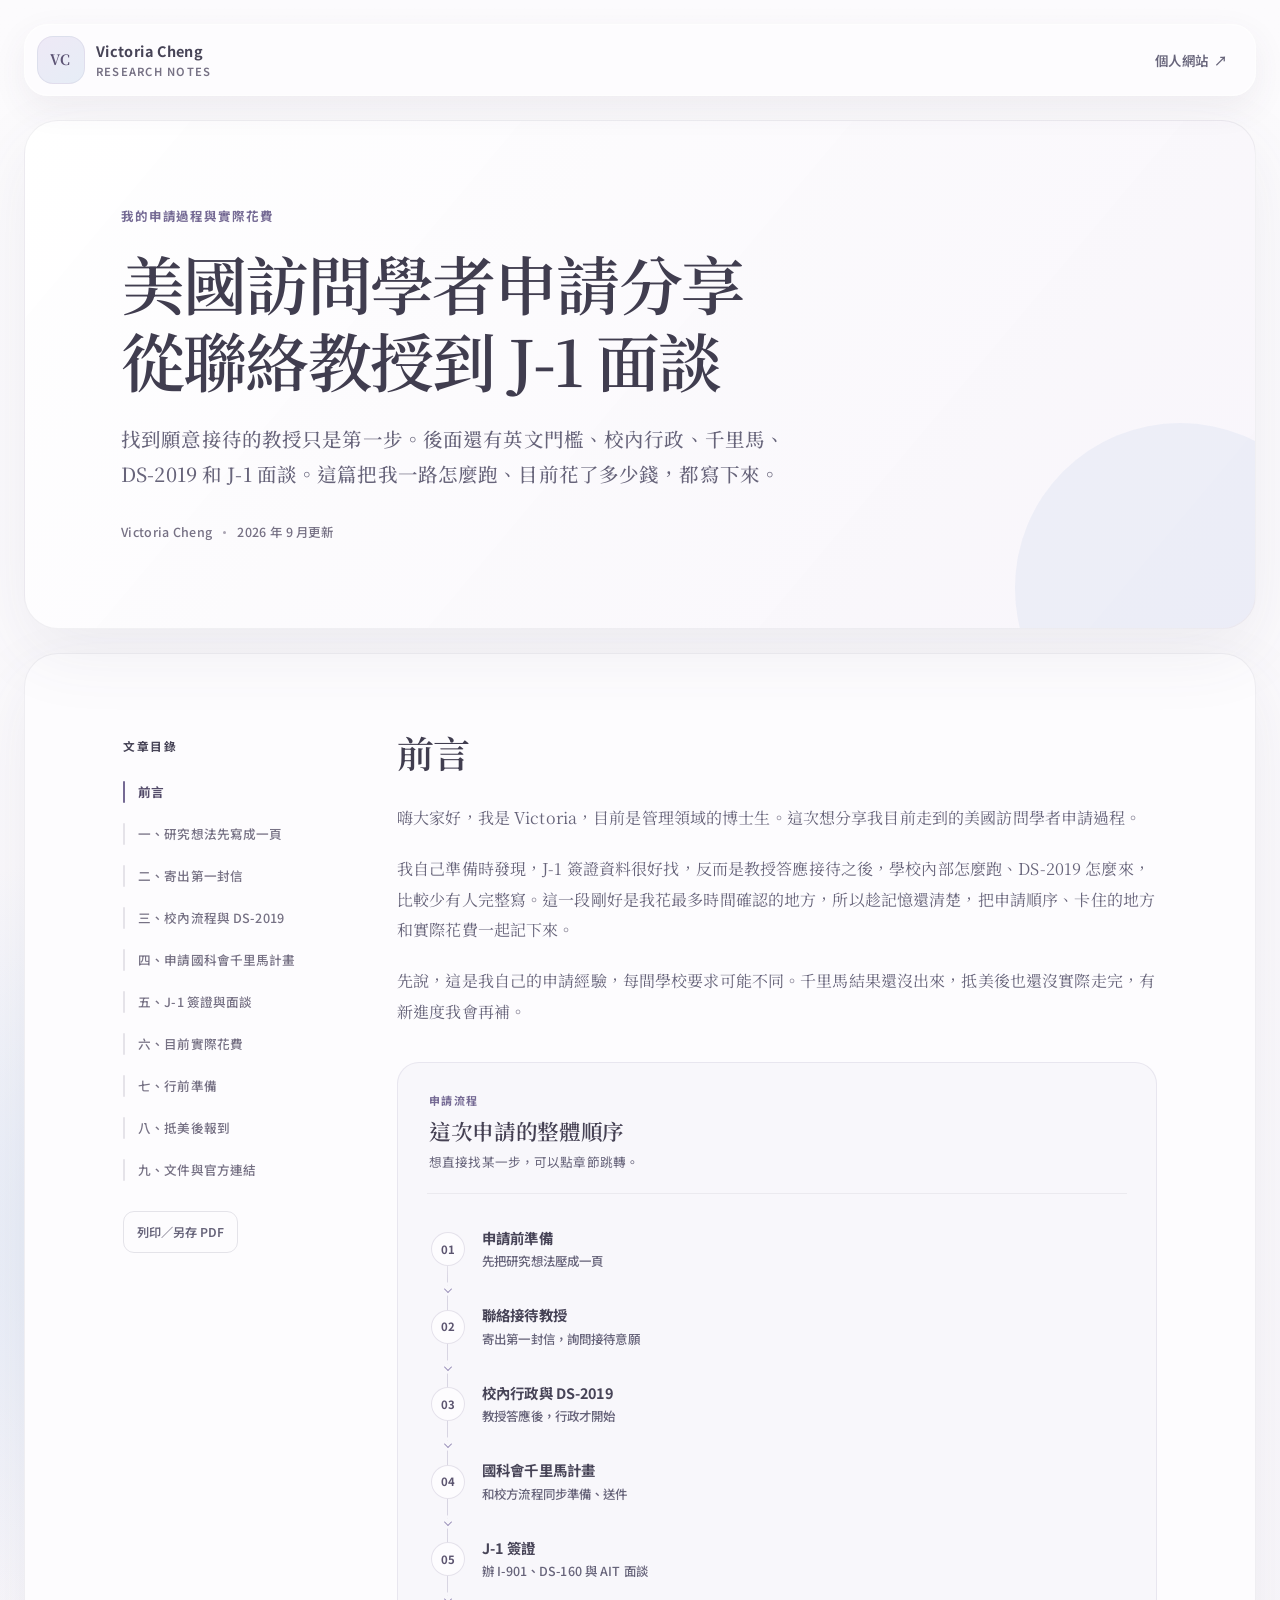
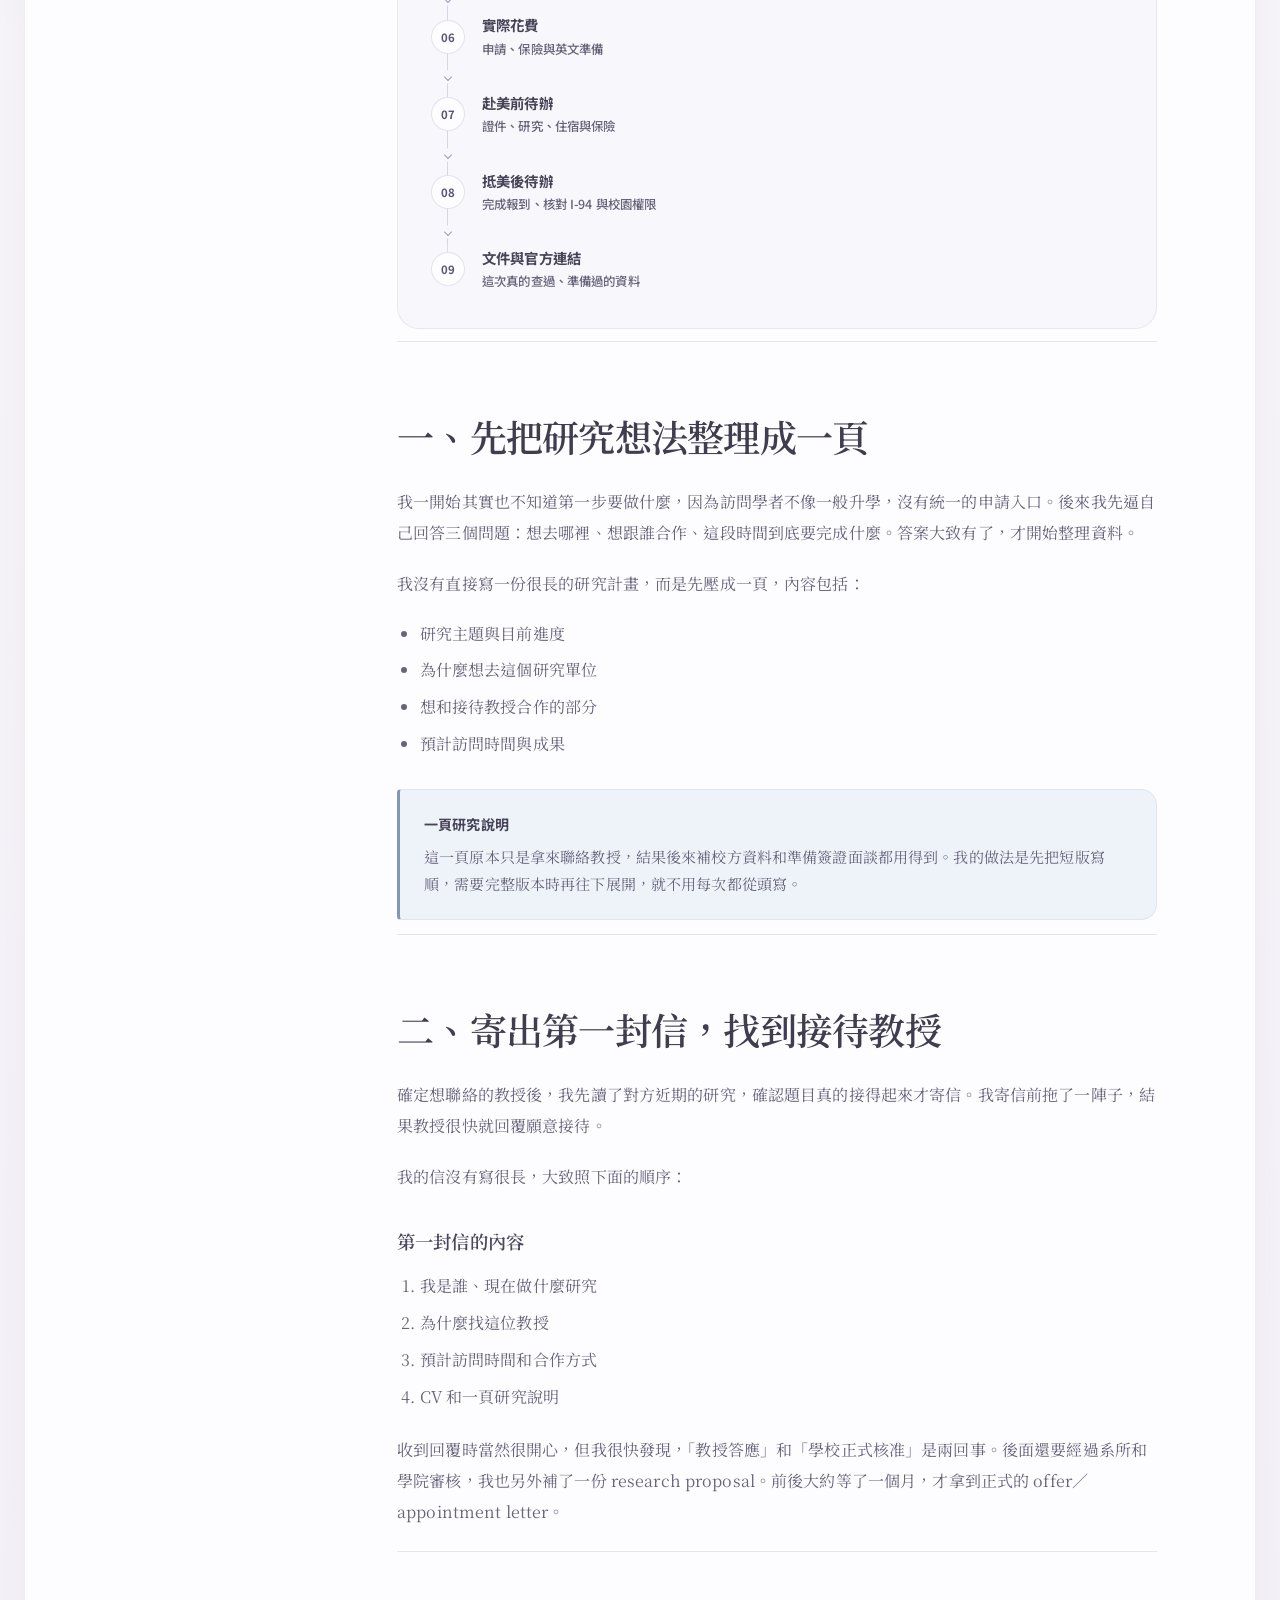
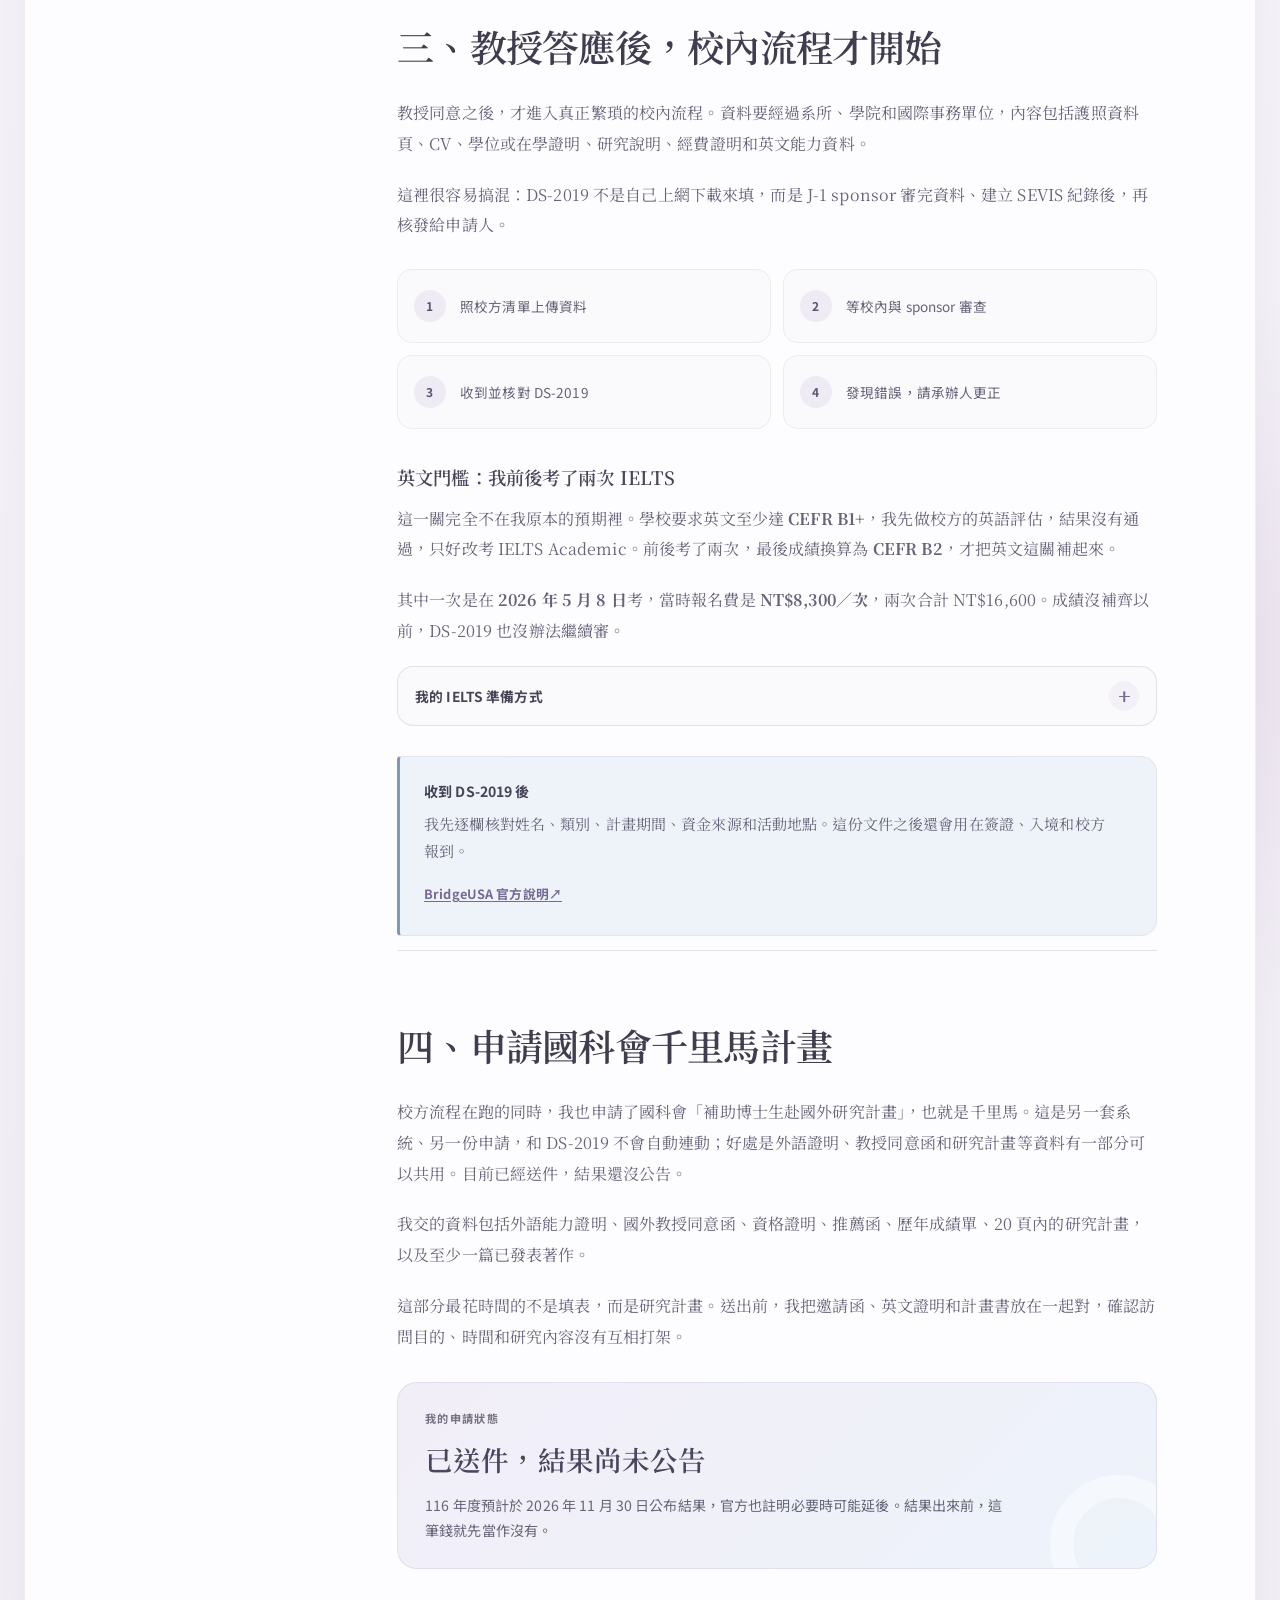
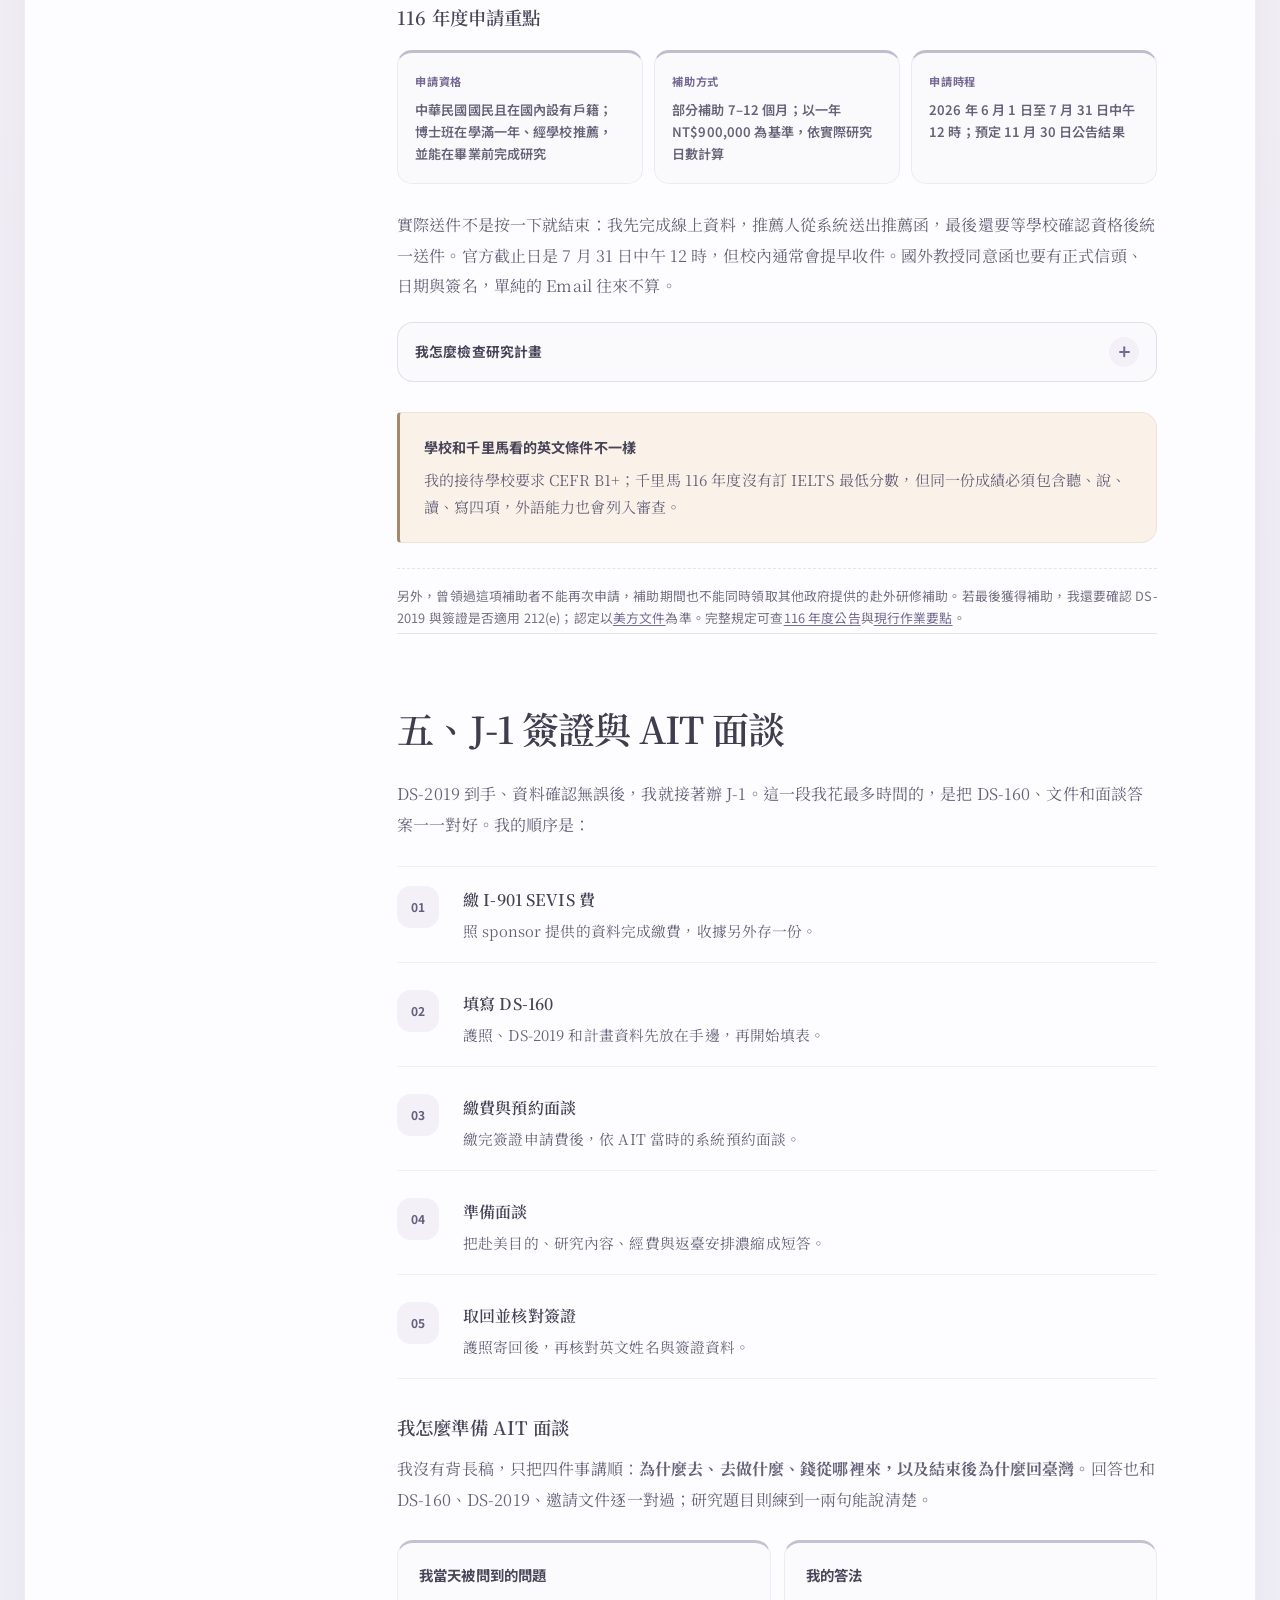
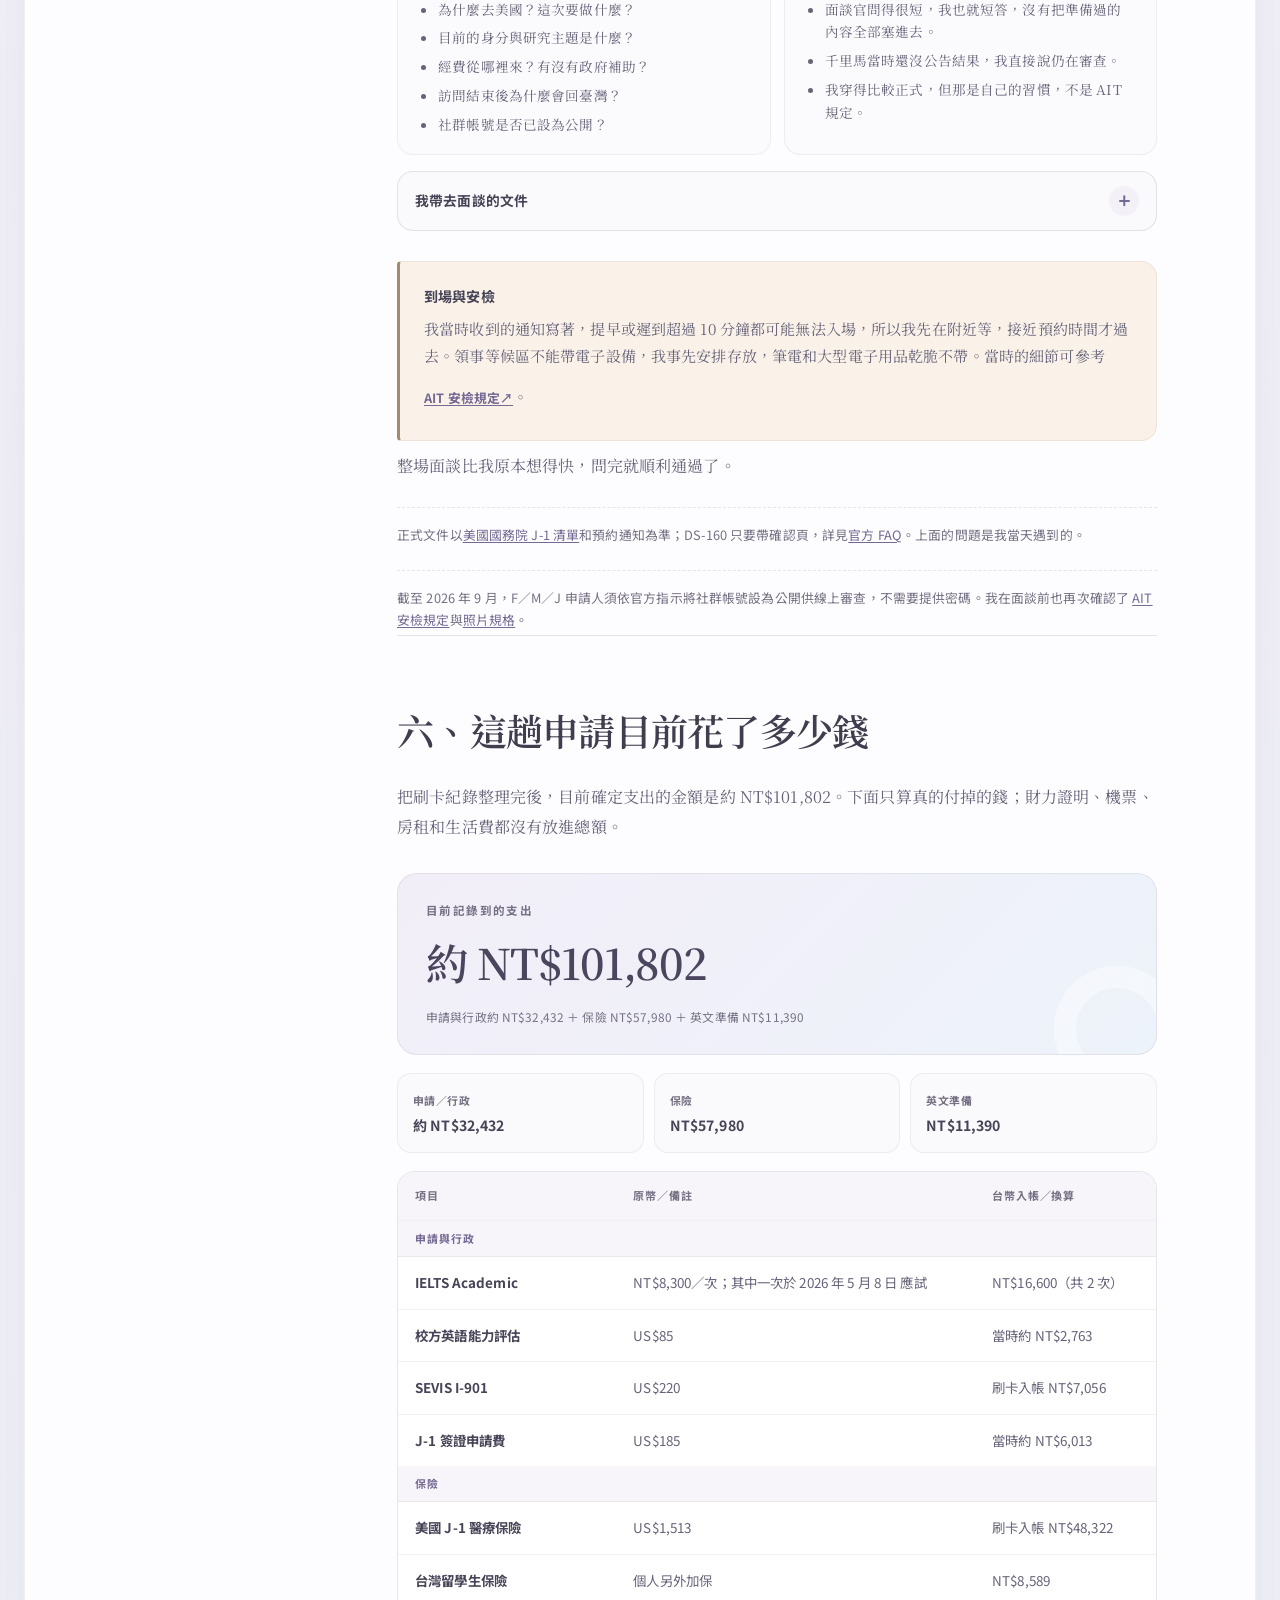
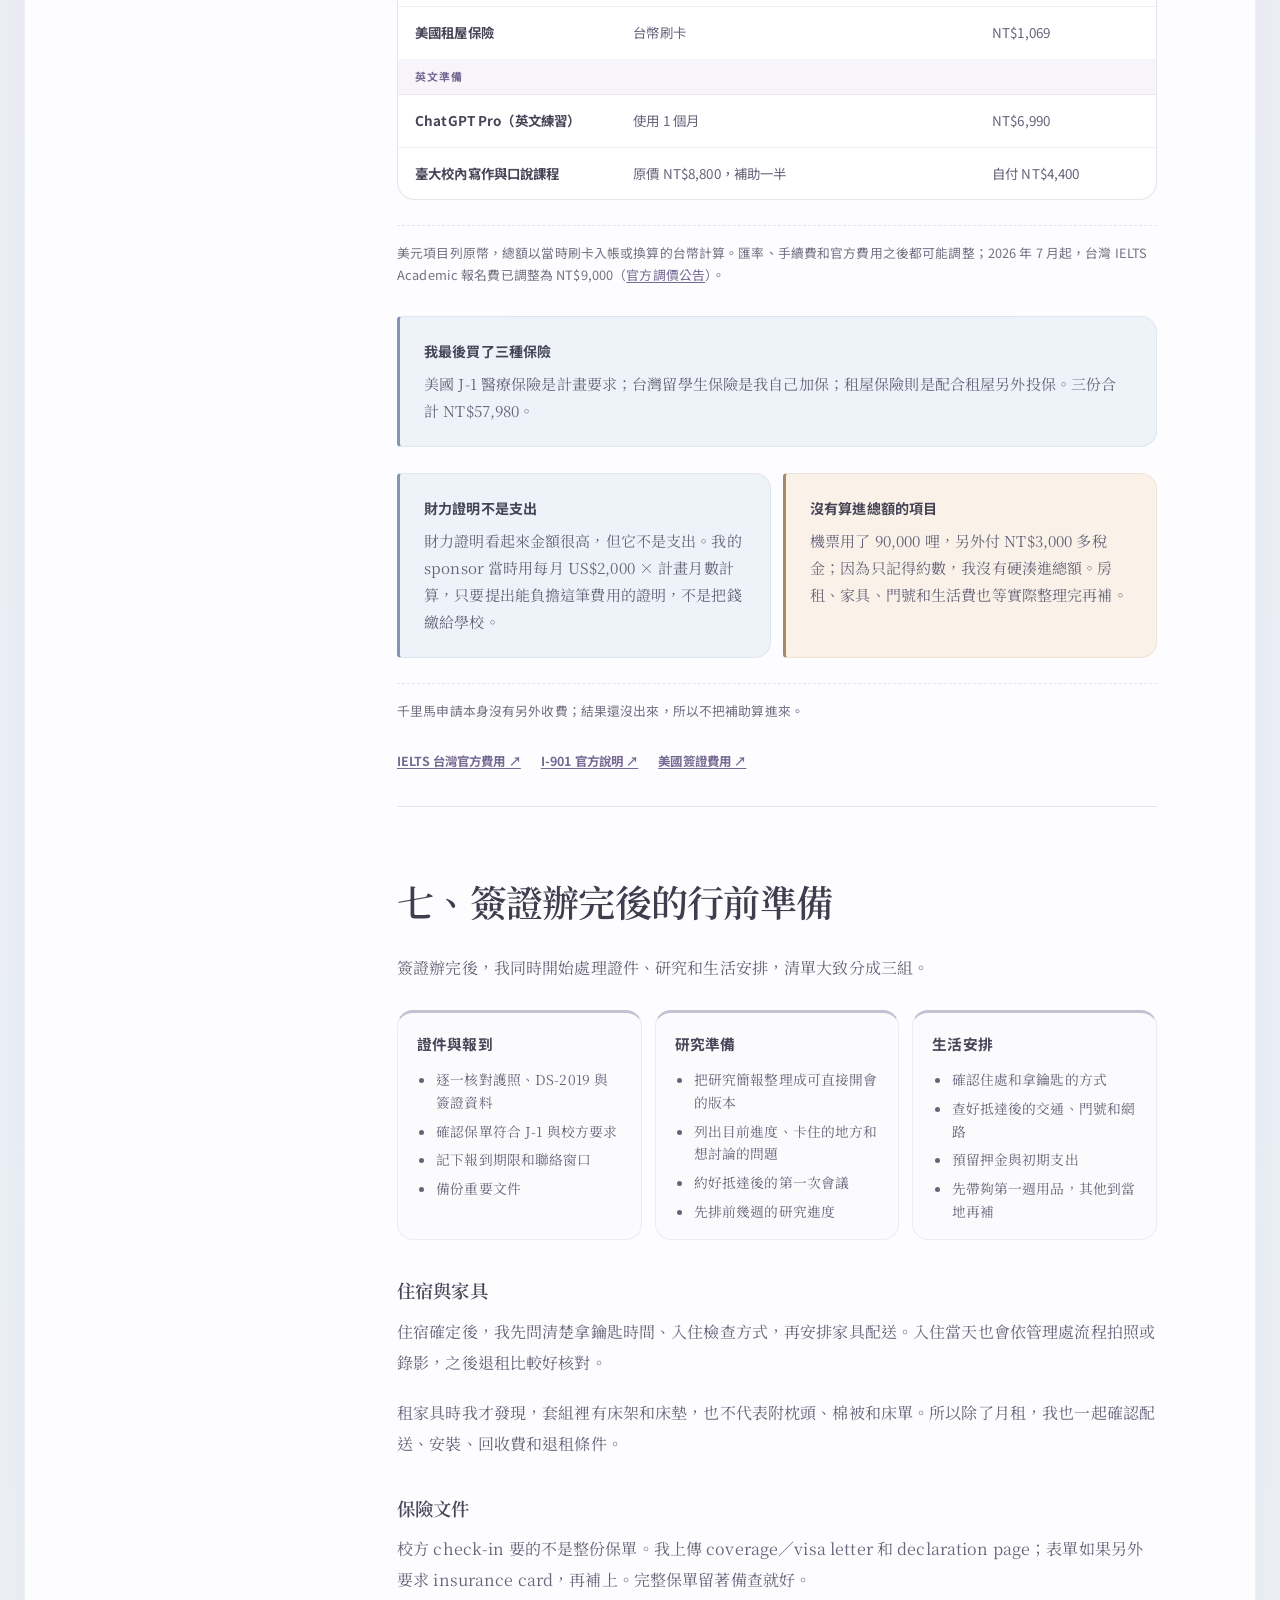
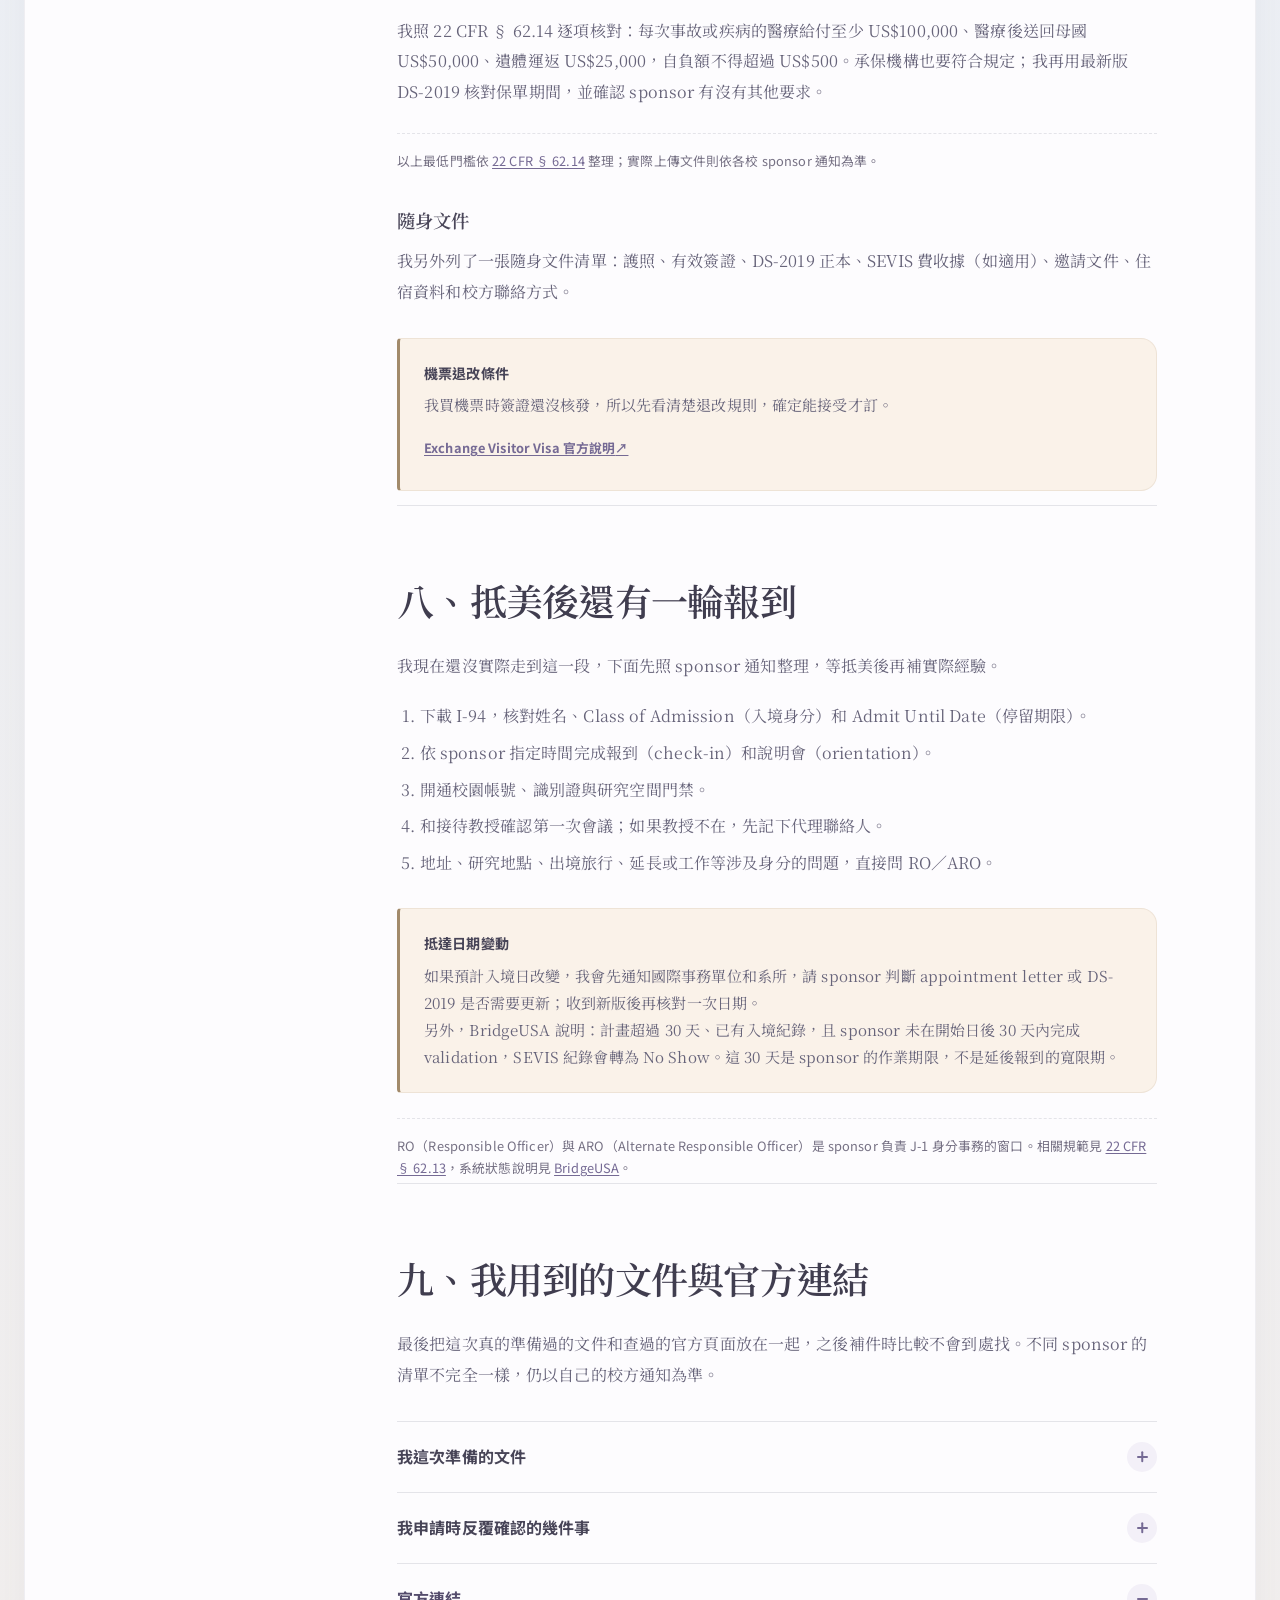
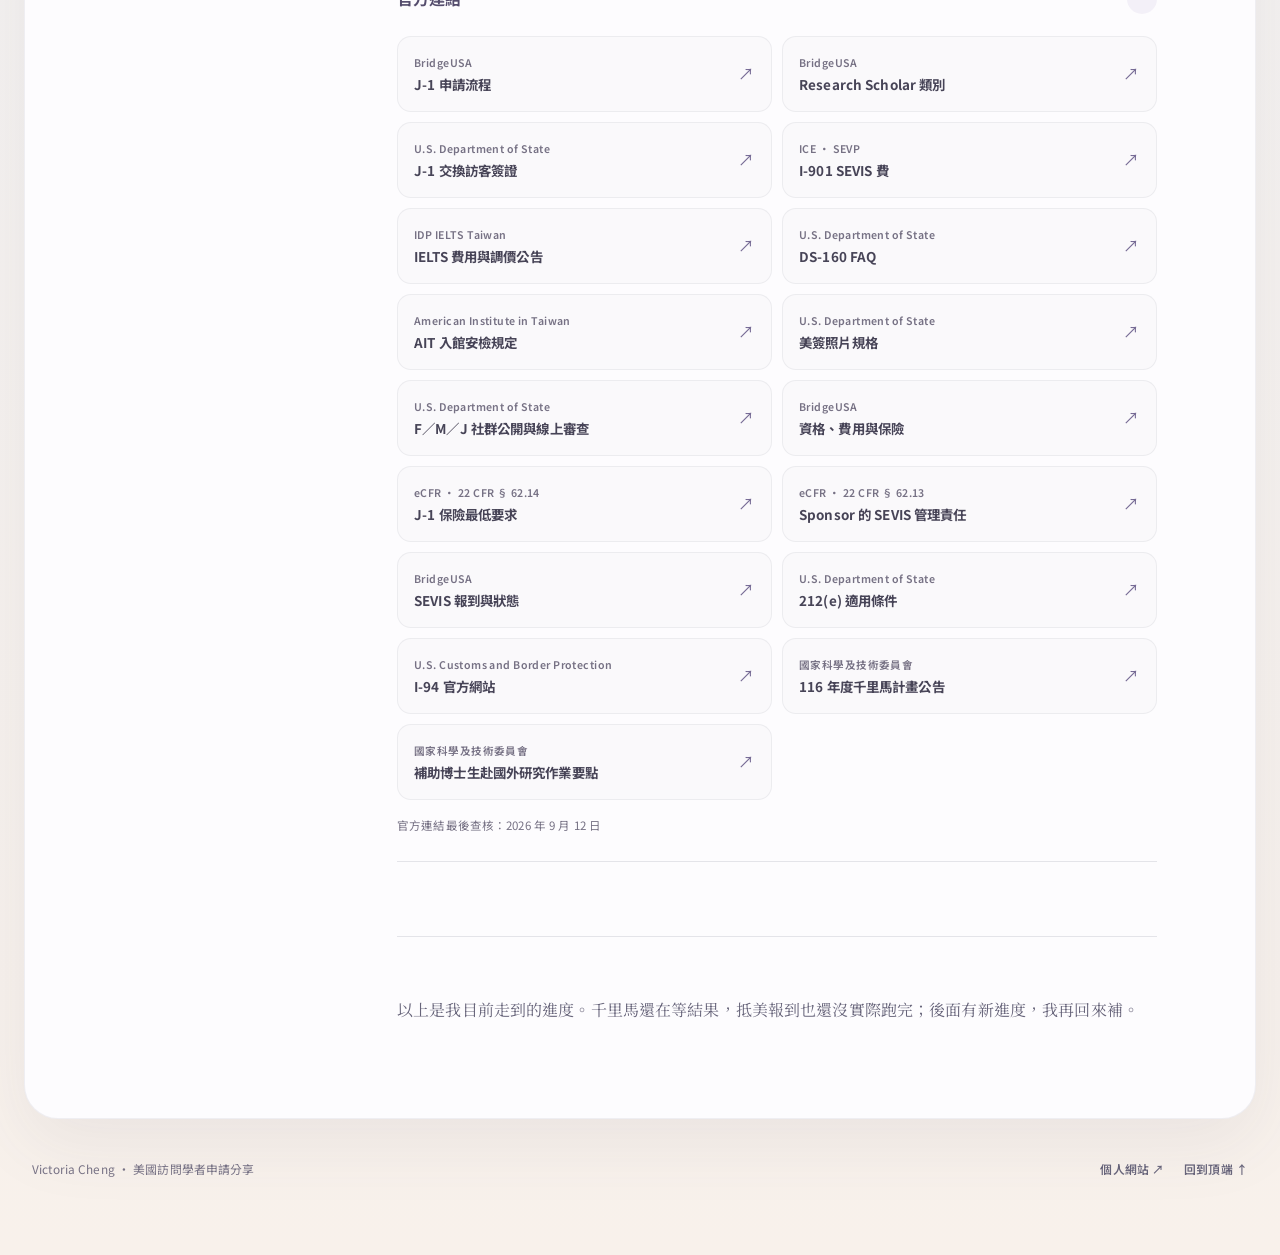
==== commit 172adeea: "Match article to personal writing voice" ====
--- a/index.html
+++ b/index.html
@@ -3,8 +3,8 @@
 <head>
   <meta charset="utf-8">
   <meta name="viewport" content="width=device-width, initial-scale=1">
-  <title>我的美國訪問學者申請紀錄｜Victoria Cheng</title>
-  <meta name="description" content="從聯絡接待教授、準備英文證明和申請千里馬，到取得 DS-2019、完成 J-1 面談，以及一路上的實際花費。">
+  <title>美國訪問學者申請分享：流程、J-1 面談與實際花費｜Victoria Cheng</title>
+  <meta name="description" content="我的美國訪問學者申請經驗：從聯絡接待教授、補英文成績和申請千里馬，到取得 DS-2019、完成 J-1 面談，以及目前實際花費。">
   <meta name="author" content="Victoria Cheng">
   <meta name="theme-color" content="#f7f4fe">
   <meta name="robots" content="index,follow">
@@ -15,8 +15,8 @@
   <link href="https://fonts.googleapis.com/css2?family=Noto+Sans+TC:wght@400;500;600;700&amp;family=Noto+Serif+TC:wght@400;500;600;700&amp;display=swap" rel="stylesheet">
   <meta property="og:type" content="article">
   <meta property="og:locale" content="zh_TW">
-  <meta property="og:title" content="我的美國訪問學者申請紀錄">
-  <meta property="og:description" content="從聯絡接待教授、準備英文證明和申請千里馬，到取得 DS-2019、完成 J-1 面談，以及一路上的實際花費。">
+  <meta property="og:title" content="美國訪問學者申請分享：流程、J-1 面談與實際花費">
+  <meta property="og:description" content="我的美國訪問學者申請經驗：從聯絡接待教授、補英文成績和申請千里馬，到取得 DS-2019、完成 J-1 面談，以及目前實際花費。">
   <meta property="og:url" content="https://victoriac1122.github.io/us-visiting-scholar-guide/">
   <meta property="article:author" content="Victoria Cheng">
   <meta name="twitter:card" content="summary">
@@ -39,9 +39,9 @@
     <main id="main-content" tabindex="-1">
       <article>
         <header class="article-head" id="top">
-          <p class="eyebrow">訪問學者申請紀錄</p>
-          <h1>我的美國訪問學者<br>申請紀錄</h1>
-          <p class="article-dek">從第一封聯絡信、兩次 IELTS，到千里馬、DS-2019 和 J-1 面談。我把中間怎麼跑、花了多少錢，都整理在這篇。</p>
+          <p class="eyebrow">我的申請過程與實際花費</p>
+          <h1>美國訪問學者申請分享<br>從聯絡教授到 J-1 面談</h1>
+          <p class="article-dek">找到願意接待的教授只是第一步。後面還有英文門檻、校內行政、千里馬、DS-2019 和 J-1 面談。這篇把我一路怎麼跑、目前花了多少錢，都寫下來。</p>
           <div class="article-meta" aria-label="文章資訊">
             <span>Victoria Cheng</span>
             <span><time datetime="2026-09">2026 年 9 月更新</time></span>
@@ -53,15 +53,15 @@
           <nav aria-label="文章目錄">
             <ol>
               <li><a href="#intro">前言</a></li>
-              <li><a href="#planning">申請前準備</a></li>
-              <li><a href="#host">聯絡接待教授</a></li>
-              <li><a href="#school">學校行政與 DS-2019</a></li>
-              <li><a href="#nstc">千里馬計畫</a></li>
-              <li><a href="#visa">J-1 簽證</a></li>
-              <li><a href="#costs">實際花費</a></li>
-              <li><a href="#departure">赴美前待辦</a></li>
-              <li><a href="#arrival">抵美後待辦</a></li>
-              <li><a href="#appendix">我用到的文件與官方連結</a></li>
+              <li><a href="#planning">先把研究想法寫成一頁</a></li>
+              <li><a href="#host">寄出第一封信</a></li>
+              <li><a href="#school">校內流程與 DS-2019</a></li>
+              <li><a href="#nstc">申請國科會千里馬計畫</a></li>
+              <li><a href="#visa">J-1 簽證與面談</a></li>
+              <li><a href="#costs">目前實際花費</a></li>
+              <li><a href="#departure">行前準備</a></li>
+              <li><a href="#arrival">抵美後報到</a></li>
+              <li><a href="#appendix">文件與官方連結</a></li>
             </ol>
           </nav>
         </details>
@@ -71,15 +71,15 @@
             <p>文章目錄</p>
             <nav aria-label="文章目錄">
               <a class="toc-link is-active" href="#intro">前言</a>
-              <a class="toc-link" href="#planning">一、申請前準備</a>
-              <a class="toc-link" href="#host">二、聯絡接待教授</a>
-              <a class="toc-link" href="#school">三、學校行政與 DS-2019</a>
-              <a class="toc-link" href="#nstc">四、千里馬計畫</a>
-              <a class="toc-link" href="#visa">五、J-1 簽證流程</a>
-              <a class="toc-link" href="#costs">六、實際花費</a>
-              <a class="toc-link" href="#departure">七、赴美前待辦</a>
-              <a class="toc-link" href="#arrival">八、抵美後待辦</a>
-              <a class="toc-link" href="#appendix">九、我用到的文件與官方連結</a>
+              <a class="toc-link" href="#planning">一、研究想法先寫成一頁</a>
+              <a class="toc-link" href="#host">二、寄出第一封信</a>
+              <a class="toc-link" href="#school">三、校內流程與 DS-2019</a>
+              <a class="toc-link" href="#nstc">四、申請國科會千里馬計畫</a>
+              <a class="toc-link" href="#visa">五、J-1 簽證與面談</a>
+              <a class="toc-link" href="#costs">六、目前實際花費</a>
+              <a class="toc-link" href="#departure">七、行前準備</a>
+              <a class="toc-link" href="#arrival">八、抵美後報到</a>
+              <a class="toc-link" href="#appendix">九、文件與官方連結</a>
             </nav>
             <button type="button" id="print-note" hidden>列印／另存 PDF</button>
           </aside>
@@ -87,44 +87,45 @@
           <div class="article-body">
             <section class="article-section intro" id="intro" aria-labelledby="intro-title">
               <h2 id="intro-title">前言</h2>
-              <p>嗨，我是 Victoria，目前是管理領域的博士生。準備訪問研究時，我發現 J-1 簽證資料很好找，反而是教授答應之後、DS-2019 核發之前要跑哪些校內程序，網路上比較少人寫。所以我把這次的申請過程和實際支出整理在這裡。</p>
-              <p>這是我自己的申請經驗，不會每間學校都一樣。千里馬還在等結果，抵美後的流程先照校方通知列出，等實際辦完再更新。</p>
+              <p>嗨大家好，我是 Victoria，目前是管理領域的博士生。這次想分享我目前走到的美國訪問學者申請過程。</p>
+              <p>我自己準備時發現，J-1 簽證資料很好找，反而是教授答應接待之後，學校內部怎麼跑、DS-2019 怎麼來，比較少有人完整寫。這一段剛好是我花最多時間確認的地方，所以趁記憶還清楚，把申請順序、卡住的地方和實際花費一起記下來。</p>
+              <p>先說，這是我自己的申請經驗，每間學校要求可能不同。千里馬結果還沒出來，抵美後也還沒實際走完，有新進度我會再補。</p>
 
               <nav class="journey-map" aria-labelledby="journey-kicker journey-title">
                 <div class="journey-map__head">
                   <p class="journey-map__kicker" id="journey-kicker">申請流程</p>
-                  <h3 id="journey-title">這次的申請順序</h3>
-                  <p>可直接點章節跳轉。</p>
+                  <h3 id="journey-title">這次申請的整體順序</h3>
+                  <p>想直接找某一步，可以點章節跳轉。</p>
                 </div>
                 <ol class="journey-flow" role="list">
                   <li>
                     <a class="journey-step" href="#planning">
                       <span class="journey-step__marker">01</span>
-                      <span class="journey-step__body"><strong>申請前準備</strong><small>先把研究想法整理成一頁</small></span>
+                      <span class="journey-step__body"><strong>申請前準備</strong><small>先把研究想法壓成一頁</small></span>
                     </a>
                   </li>
                   <li>
                     <a class="journey-step" href="#host">
                       <span class="journey-step__marker">02</span>
-                      <span class="journey-step__body"><strong>聯絡接待教授</strong><small>寄出第一封信，確認接待意願</small></span>
+                      <span class="journey-step__body"><strong>聯絡接待教授</strong><small>寄出第一封信，詢問接待意願</small></span>
                     </a>
                   </li>
                   <li>
                     <a class="journey-step" href="#school">
                       <span class="journey-step__marker">03</span>
-                      <span class="journey-step__body"><strong>學校行政與 DS-2019</strong><small>補齊英文證明，等待校方審查</small></span>
+                      <span class="journey-step__body"><strong>校內行政與 DS-2019</strong><small>教授答應後，行政才開始</small></span>
                     </a>
                   </li>
                   <li>
                     <a class="journey-step" href="#nstc">
                       <span class="journey-step__marker">04</span>
-                      <span class="journey-step__body"><strong>千里馬計畫</strong><small>準備資料並完成線上送件</small></span>
+                      <span class="journey-step__body"><strong>國科會千里馬計畫</strong><small>和校方流程同步準備、送件</small></span>
                     </a>
                   </li>
                   <li>
                     <a class="journey-step" href="#visa">
                       <span class="journey-step__marker">05</span>
-                      <span class="journey-step__body"><strong>J-1 簽證</strong><small>辦理 I-901、DS-160 與面談</small></span>
+                      <span class="journey-step__body"><strong>J-1 簽證</strong><small>辦 I-901、DS-160 與 AIT 面談</small></span>
                     </a>
                   </li>
                   <li>
@@ -148,7 +149,7 @@
                   <li>
                     <a class="journey-step" href="#appendix">
                       <span class="journey-step__marker">09</span>
-                      <span class="journey-step__body"><strong>我用到的文件與官方連結</strong><small>申請資料集中放在這裡</small></span>
+                      <span class="journey-step__body"><strong>文件與官方連結</strong><small>這次真的查過、準備過的資料</small></span>
                     </a>
                   </li>
                 </ol>
@@ -156,9 +157,9 @@
             </section>
 
             <section class="article-section" id="planning" aria-labelledby="planning-title">
-              <h2 id="planning-title">一、申請前準備</h2>
-              <p>訪問學者申請不像一般升學，沒有一套大家都照著走的流程。我一開始先想清楚三件事：想去哪裡、想和誰合作，以及這段時間要完成什麼。</p>
-              <p>我先做了一頁研究說明，內容包含：</p>
+              <h2 id="planning-title">一、先把研究想法整理成一頁</h2>
+              <p>我一開始其實也不知道第一步要做什麼，因為訪問學者不像一般升學，沒有統一的申請入口。後來我先逼自己回答三個問題：想去哪裡、想跟誰合作、這段時間到底要完成什麼。答案大致有了，才開始整理資料。</p>
+              <p>我沒有直接寫一份很長的研究計畫，而是先壓成一頁，內容包括：</p>
               <ul>
                 <li>研究主題與目前進度</li>
                 <li>為什麼想去這個研究單位</li>
@@ -167,13 +168,14 @@
               </ul>
               <aside class="note-box">
                 <strong>一頁研究說明</strong>
-                <p>這一頁後來用在聯絡教授、補校方資料和準備簽證面談。我先寫短版，遇到需要完整資料的表單再展開，省下不少重複整理的時間。</p>
+                <p>這一頁原本只是拿來聯絡教授，結果後來補校方資料和準備簽證面談都用得到。我的做法是先把短版寫順，需要完整版本時再往下展開，就不用每次都從頭寫。</p>
               </aside>
             </section>
 
             <section class="article-section" id="host" aria-labelledby="host-title">
-              <h2 id="host-title">二、聯絡接待教授</h2>
-              <p>鎖定接待教授後，我先讀了對方近期的研究，確認和自己的題目有交集，才寄出第一封信。我的信不長，大致照下面的順序寫：</p>
+              <h2 id="host-title">二、寄出第一封信，找到接待教授</h2>
+              <p>確定想聯絡的教授後，我先讀了對方近期的研究，確認題目真的接得起來才寄信。我寄信前拖了一陣子，結果教授很快就回覆願意接待。</p>
+              <p>我的信沒有寫很長，大致照下面的順序：</p>
               <h3>第一封信的內容</h3>
               <ol>
                 <li>我是誰、現在做什麼研究</li>
@@ -181,26 +183,26 @@
                 <li>預計訪問時間和合作方式</li>
                 <li>CV 和一頁研究說明</li>
               </ol>
-              <p>對方很快回覆願意接待，但「教授答應」和「學校正式核准」是兩回事。後面還要經過系所和學院審核，我也另外補了一份 research proposal。大約一個月後，才收到正式的 offer／appointment letter。</p>
+              <p>收到回覆時當然很開心，但我很快發現，「教授答應」和「學校正式核准」是兩回事。後面還要經過系所和學院審核，我也另外補了一份 research proposal。前後大約等了一個月，才拿到正式的 offer／appointment letter。</p>
             </section>
 
             <section class="article-section" id="school" aria-labelledby="school-title">
-              <h2 id="school-title">三、學校行政與 DS-2019</h2>
-              <p>教授確認接待後，校內程序才真正開始，接著要經過系所、學院和國際事務單位。校方要的資料包括護照資料頁、CV、學位或在學證明、研究說明、經費證明和英文能力資料。</p>
-              <p>DS-2019 不是申請人自己填，而是由 J-1 sponsor 審核資料、建立 SEVIS 紀錄後核發。</p>
+              <h2 id="school-title">三、教授答應後，校內流程才開始</h2>
+              <p>教授同意之後，才進入真正繁瑣的校內流程。資料要經過系所、學院和國際事務單位，內容包括護照資料頁、CV、學位或在學證明、研究說明、經費證明和英文能力資料。</p>
+              <p>這裡很容易搞混：DS-2019 不是自己上網下載來填，而是 J-1 sponsor 審完資料、建立 SEVIS 紀錄後，再核發給申請人。</p>
               <div class="steps">
                 <div><span>1</span><p>照校方清單上傳資料</p></div>
                 <div><span>2</span><p>等校內與 sponsor 審查</p></div>
                 <div><span>3</span><p>收到並核對 DS-2019</p></div>
                 <div><span>4</span><p>發現錯誤，請承辦人更正</p></div>
               </div>
-              <h3>英文門檻：從校方評估到 IELTS</h3>
-              <p>這段是我原本沒預料到的。接待學校要求英文至少達 <strong>CEFR B1+</strong>；我先做校方的英語評估，結果沒有通過，後來改考 IELTS Academic，最後成績換算為 <strong>CEFR B2</strong>。</p>
-              <p>我前後考了兩次，分別用在不同申請階段。其中一次是 <strong><time datetime="2026-05-08">2026 年 5 月 8 日</time></strong>，當時報名費是 <strong>NT$8,300／次</strong>，兩次共 NT$16,600。英文證明補齊以前，DS-2019 的審查也只能先停著。</p>
+              <h3>英文門檻：我前後考了兩次 IELTS</h3>
+              <p>這一關完全不在我原本的預期裡。學校要求英文至少達 <strong>CEFR B1+</strong>，我先做校方的英語評估，結果沒有通過，只好改考 IELTS Academic。前後考了兩次，最後成績換算為 <strong>CEFR B2</strong>，才把英文這關補起來。</p>
+              <p>其中一次是在 <strong><time datetime="2026-05-08">2026 年 5 月 8 日</time></strong>考，當時報名費是 <strong>NT$8,300／次</strong>，兩次合計 NT$16,600。成績沒補齊以前，DS-2019 也沒辦法繼續審。</p>
               <details class="extra-costs">
                 <summary><span>我的 IELTS 準備方式</span><span class="disclosure-icon" aria-hidden="true"></span></summary>
                 <div>
-                  <p>口說和寫作我分開練：每次先自己完成，再用 ChatGPT 找問題、重寫。我另外記下常犯錯誤和可用句型，下次練習時拿來對照。</p>
+                  <p>我的英文不算強，所以我把口說和寫作分開練，再用 ChatGPT 抓問題、重寫，另外整理一份常犯錯誤清單。</p>
                   <ul>
                     <li>口說用手機計時，先把一段話完整說完。</li>
                     <li>寫作先抓重點和段落，再針對錯誤重寫。</li>
@@ -217,14 +219,14 @@
 
             <section class="article-section" id="nstc" aria-labelledby="nstc-title">
               <h2 id="nstc-title">四、申請國科會千里馬計畫</h2>
-              <p>除了學校和簽證流程，我也另外申請了國科會「補助博士生赴國外研究計畫」，也就是千里馬。資料已經送出，目前在等結果。</p>
-              <p>這份申請和 DS-2019 分開進行，不過有些文件可以共用。我交的資料包括外語能力證明、國外教授同意函、資格證明、推薦函、歷年成績單、20 頁內的研究計畫，以及至少一篇已發表著作。</p>
-              <p>這份申請最花時間的還是研究計畫。送出前，我又把邀請函、英文證明和計畫書對過一輪，確認三份資料對訪問目的的說法一致。</p>
+              <p>校方流程在跑的同時，我也申請了國科會「補助博士生赴國外研究計畫」，也就是千里馬。這是另一套系統、另一份申請，和 DS-2019 不會自動連動；好處是外語證明、教授同意函和研究計畫等資料有一部分可以共用。目前已經送件，結果還沒公告。</p>
+              <p>我交的資料包括外語能力證明、國外教授同意函、資格證明、推薦函、歷年成績單、20 頁內的研究計畫，以及至少一篇已發表著作。</p>
+              <p>這部分最花時間的不是填表，而是研究計畫。送出前，我把邀請函、英文證明和計畫書放在一起對，確認訪問目的、時間和研究內容沒有互相打架。</p>
 
               <aside class="grant-status" aria-label="千里馬申請狀態">
                 <span>我的申請狀態</span>
                 <strong>已送件，結果尚未公告</strong>
-                <p>116 年度預計於 2026 年 11 月 30 日公布結果，官方也註明必要時可能延後。結果出來前，我先不把這筆補助算進財力來源。</p>
+                <p>116 年度預計於 2026 年 11 月 30 日公布結果，官方也註明必要時可能延後。結果出來前，這筆錢就先當作沒有。</p>
               </aside>
 
               <h3>116 年度申請重點</h3>
@@ -233,7 +235,7 @@
                 <div><span>補助方式</span><strong>部分補助 7–12 個月；以一年 NT$900,000 為基準，依實際研究日數計算</strong></div>
                 <div><span>申請時程</span><strong>2026 年 6 月 1 日至 7 月 31 日中午 12 時；預定 11 月 30 日公告結果</strong></div>
               </div>
-              <p>我的順序是先在線上填資料，推薦人再從系統送出推薦函，最後由學校確認資格並統一送件。官方收件到 7 月 31 日中午 12 時，但各校通常會提早收件。國外教授同意函也有格式要求，要有正式信頭、日期與簽名，單純的 Email 往來不算。</p>
+              <p>實際送件不是按一下就結束：我先完成線上資料，推薦人從系統送出推薦函，最後還要等學校確認資格後統一送件。官方截止日是 7 月 31 日中午 12 時，但校內通常會提早收件。國外教授同意函也要有正式信頭、日期與簽名，單純的 Email 往來不算。</p>
 
               <details class="extra-costs nstc-details">
                 <summary><span>我怎麼檢查研究計畫</span><span class="disclosure-icon" aria-hidden="true"></span></summary>
@@ -250,8 +252,8 @@
             </section>
 
             <section class="article-section" id="visa" aria-labelledby="visa-title">
-              <h2 id="visa-title">五、J-1 簽證流程</h2>
-              <p>DS-2019 到手、資料確認無誤後，我就開始辦 J-1 簽證。順序是：</p>
+              <h2 id="visa-title">五、J-1 簽證與 AIT 面談</h2>
+              <p>DS-2019 到手、資料確認無誤後，我就接著辦 J-1。這一段我花最多時間的，是把 DS-160、文件和面談答案一一對好。我的順序是：</p>
               <ol class="number-list">
                 <li><span>01</span><div><strong>繳 I-901 SEVIS 費</strong><p>照 sponsor 提供的資料完成繳費，收據另外存一份。</p></div></li>
                 <li><span>02</span><div><strong>填寫 DS-160</strong><p>護照、DS-2019 和計畫資料先放在手邊，再開始填表。</p></div></li>
@@ -277,9 +279,9 @@
                 <section>
                   <h3>我的答法</h3>
                   <ul>
-                    <li>面談官問什麼，我就答什麼，每題都很短。</li>
-                    <li>千里馬還在審查，就直接說尚未核定。</li>
-                    <li>AIT 沒有服裝規定。我穿得稍微正式，只是自己比較能進入狀態。</li>
+                    <li>面談官問得很短，我也就短答，沒有把準備過的內容全部塞進去。</li>
+                    <li>千里馬當時還沒公告結果，我直接說仍在審查。</li>
+                    <li>我穿得比較正式，但那是自己的習慣，不是 AIT 規定。</li>
                   </ul>
                 </section>
               </div>
@@ -287,7 +289,7 @@
               <details class="extra-costs interview-docs">
                 <summary><span>我帶去面談的文件</span><span class="disclosure-icon" aria-hidden="true"></span></summary>
                 <div>
-                  <p>結果我帶了一整包，窗口當天實際收走的只有護照、DS-2019 和照片。</p>
+                  <p>我怕漏東漏西，面談當天帶了一整包；結果窗口實際收走的只有護照、DS-2019 和照片。</p>
                   <p><strong>基本文件：</strong>我照官方清單和預約通知準備有效護照、DS-160 確認頁、簽證費收據（如適用）與 DS-2019；照片則依 DS-160 上傳結果準備。</p>
                   <p><strong>備用資料：</strong>舊護照（如有）、預約確認單、I-901 繳費證明、邀請／聘任文件、英文財力證明、在學證明、CV、研究計畫和住宿資料。</p>
                   <p>這是我當天的情況，必帶文件仍以自己的預約通知為準。</p>
@@ -299,14 +301,14 @@
                 <p>我當時收到的通知寫著，提早或遲到超過 10 分鐘都可能無法入場，所以我先在附近等，接近預約時間才過去。領事等候區不能帶電子設備，我事先安排存放，筆電和大型電子用品乾脆不帶。當時的細節可參考 <a href="https://www.ait.org.tw/security-procedures/" target="_blank" rel="noopener noreferrer">AIT 安檢規定 <span aria-hidden="true">↗</span></a>。</p>
               </aside>
 
-              <p>實際面談比我想像中快很多，問答結束後就順利通過了。</p>
+              <p>整場面談比我原本想得快，問完就順利通過了。</p>
               <p class="source-line">正式文件以<a href="https://travel.state.gov/content/travel/en/us-visas/study/exchange.html" target="_blank" rel="noopener noreferrer">美國國務院 J-1 清單</a>和預約通知為準；DS-160 只要帶確認頁，詳見<a href="https://travel.state.gov/content/travel/en/us-visas/visa-information-resources/forms/ds-160-online-nonimmigrant-visa-application/ds-160-faqs.html" target="_blank" rel="noopener noreferrer">官方 FAQ</a>。上面的問題是我當天遇到的。</p>
               <p class="source-line">截至 2026 年 9 月，F／M／J 申請人須依官方指示將社群帳號設為公開供線上審查，不需要提供密碼。我在面談前也再次確認了 <a href="https://www.ait.org.tw/security-procedures/" target="_blank" rel="noopener noreferrer">AIT 安檢規定</a>與<a href="https://travel.state.gov/content/travel/en/us-visas/visa-information-resources/photos.html" target="_blank" rel="noopener noreferrer">照片規格</a>。</p>
             </section>
 
             <section class="article-section" id="costs" aria-labelledby="costs-title">
-              <h2 id="costs-title">六、實際花費</h2>
-              <p>辦完簽證後，我回頭算了一次目前的花費。下面只列我確定付過的金額；財力證明、機票、房租和生活費都沒有算進總額。</p>
+              <h2 id="costs-title">六、這趟申請目前花了多少錢</h2>
+              <p>把刷卡紀錄整理完後，目前確定支出的金額是約 NT$101,802。下面只算真的付掉的錢；財力證明、機票、房租和生活費都沒有放進總額。</p>
 
               <div class="cost-summary" aria-label="目前支出總額">
                 <span>目前記錄到的支出</span>
@@ -350,17 +352,17 @@
 
               <aside class="note-box">
                 <strong>我最後買了三種保險</strong>
-                <p>美國 J-1 醫療保險是計畫要求；台灣留學生保險是我自己另外買的；租屋保險則是配合租屋另外投保。</p>
+                <p>美國 J-1 醫療保險是計畫要求；台灣留學生保險是我自己加保；租屋保險則是配合租屋另外投保。三份合計 NT$57,980。</p>
               </aside>
 
               <div class="cost-notes">
                 <aside class="note-box">
                   <strong>財力證明不是支出</strong>
-                  <p>我的 sponsor 當時以每月 US$2,000 × 計畫月數計算財力門檻。這是需要提出證明的資金，不是繳給學校的費用，所以沒有算進支出。</p>
+                  <p>財力證明看起來金額很高，但它不是支出。我的 sponsor 當時用每月 US$2,000 × 計畫月數計算，只要提出能負擔這筆費用的證明，不是把錢繳給學校。</p>
                 </aside>
                 <aside class="note-box note-box--warm">
                   <strong>沒有算進總額的項目</strong>
-                  <p>機票是用 90,000 哩兌換，另外付了 NT$3,000 多稅金。因為只記得約數，所以沒有算進總額；房租、家具、門號和生活費也還沒有整理完整。</p>
+                  <p>機票用了 90,000 哩，另外付 NT$3,000 多稅金；因為只記得約數，我沒有硬湊進總額。房租、家具、門號和生活費也等實際整理完再補。</p>
                 </aside>
               </div>
               <p class="source-line">千里馬申請本身沒有另外收費；結果還沒出來，所以不把補助算進來。</p>
@@ -369,8 +371,8 @@
             </section>
 
             <section class="article-section" id="departure" aria-labelledby="departure-title">
-              <h2 id="departure-title">七、赴美前待辦</h2>
-              <p>簽證辦完後，我開始處理出發前的證件、研究和生活安排。</p>
+              <h2 id="departure-title">七、簽證辦完後的行前準備</h2>
+              <p>簽證辦完後，我同時開始處理證件、研究和生活安排，清單大致分成三組。</p>
               <div class="prep-grid">
                 <section>
                   <h3>證件與報到</h3>
@@ -390,7 +392,7 @@
               <p>租家具時我才發現，套組裡有床架和床墊，也不代表附枕頭、棉被和床單。所以除了月租，我也一起確認配送、安裝、回收費和退租條件。</p>
 
               <h3>保險文件</h3>
-              <p>校方 check-in 要我上傳 coverage／visa letter 和 declaration page；如果表單另外要求 insurance card，我再補上。完整保單留著備查，沒有另外上傳整份條款。</p>
+              <p>校方 check-in 要的不是整份保單。我上傳 coverage／visa letter 和 declaration page；表單如果另外要求 insurance card，再補上。完整保單留著備查就好。</p>
               <p>我照 22 CFR § 62.14 逐項核對：每次事故或疾病的醫療給付至少 US$100,000、醫療後送回母國 US$50,000、遺體運返 US$25,000，自負額不得超過 US$500。承保機構也要符合規定；我再用最新版 DS-2019 核對保單期間，並確認 sponsor 有沒有其他要求。</p>
               <p class="source-line">以上最低門檻依 <a href="https://www.ecfr.gov/current/title-22/chapter-I/subchapter-G/part-62/subpart-A/section-62.14" target="_blank" rel="noopener noreferrer">22 CFR § 62.14</a> 整理；實際上傳文件則依各校 sponsor 通知為準。</p>
 
@@ -398,14 +400,14 @@
               <p>我另外列了一張隨身文件清單：護照、有效簽證、DS-2019 正本、SEVIS 費收據（如適用）、邀請文件、住宿資料和校方聯絡方式。</p>
               <aside class="note-box note-box--warm">
                 <strong>機票退改條件</strong>
-                <p>我訂票時簽證還沒核發，所以先確認退改規定，再付款出票。</p>
+                <p>我買機票時簽證還沒核發，所以先看清楚退改規則，確定能接受才訂。</p>
                 <a href="https://travel.state.gov/content/travel/en/us-visas/study/exchange.html" target="_blank" rel="noopener noreferrer">Exchange Visitor Visa 官方說明 <span aria-hidden="true">↗</span></a>
               </aside>
             </section>
 
             <section class="article-section" id="arrival" aria-labelledby="arrival-title">
-              <h2 id="arrival-title">八、抵美後待辦</h2>
-              <p>這一段目前先照 sponsor 的通知列出，各校的表單和期限可能不同。</p>
+              <h2 id="arrival-title">八、抵美後還有一輪報到</h2>
+              <p>我現在還沒實際走到這一段，下面先照 sponsor 通知整理，等抵美後再補實際經驗。</p>
               <ol>
                 <li>下載 I-94，核對姓名、Class of Admission（入境身分）和 Admit Until Date（停留期限）。</li>
                 <li>依 sponsor 指定時間完成報到（check-in）和說明會（orientation）。</li>
@@ -423,7 +425,7 @@
 
             <section class="article-section" id="appendix" aria-labelledby="appendix-title">
               <h2 id="appendix-title">九、我用到的文件與官方連結</h2>
-              <p>我把這次準備的文件和查過的官方頁面集中放在這裡。各校 sponsor 的清單可能不同。</p>
+              <p>最後把這次真的準備過的文件和查過的官方頁面放在一起，之後補件時比較不會到處找。不同 sponsor 的清單不完全一樣，仍以自己的校方通知為準。</p>
 
               <div class="accordion-list">
                 <details>
@@ -479,13 +481,13 @@
             </section>
 
             <div class="closing-note">
-              <p>目前先寫到這裡。千里馬結果和後續報到有新進度時，我會再更新。</p>
+              <p>以上是我目前走到的進度。千里馬還在等結果，抵美報到也還沒實際跑完；後面有新進度，我再回來補。</p>
             </div>
           </div>
         </div>
 
         <footer class="article-footer">
-          <p>Victoria Cheng · 美國訪問學者申請紀錄</p>
+          <p>Victoria Cheng · 美國訪問學者申請分享</p>
           <div><a href="https://victoriachengyw.com/" target="_blank" rel="noopener noreferrer">個人網站 ↗</a><a href="#top">回到頂端 ↑</a></div>
         </footer>
       </article>
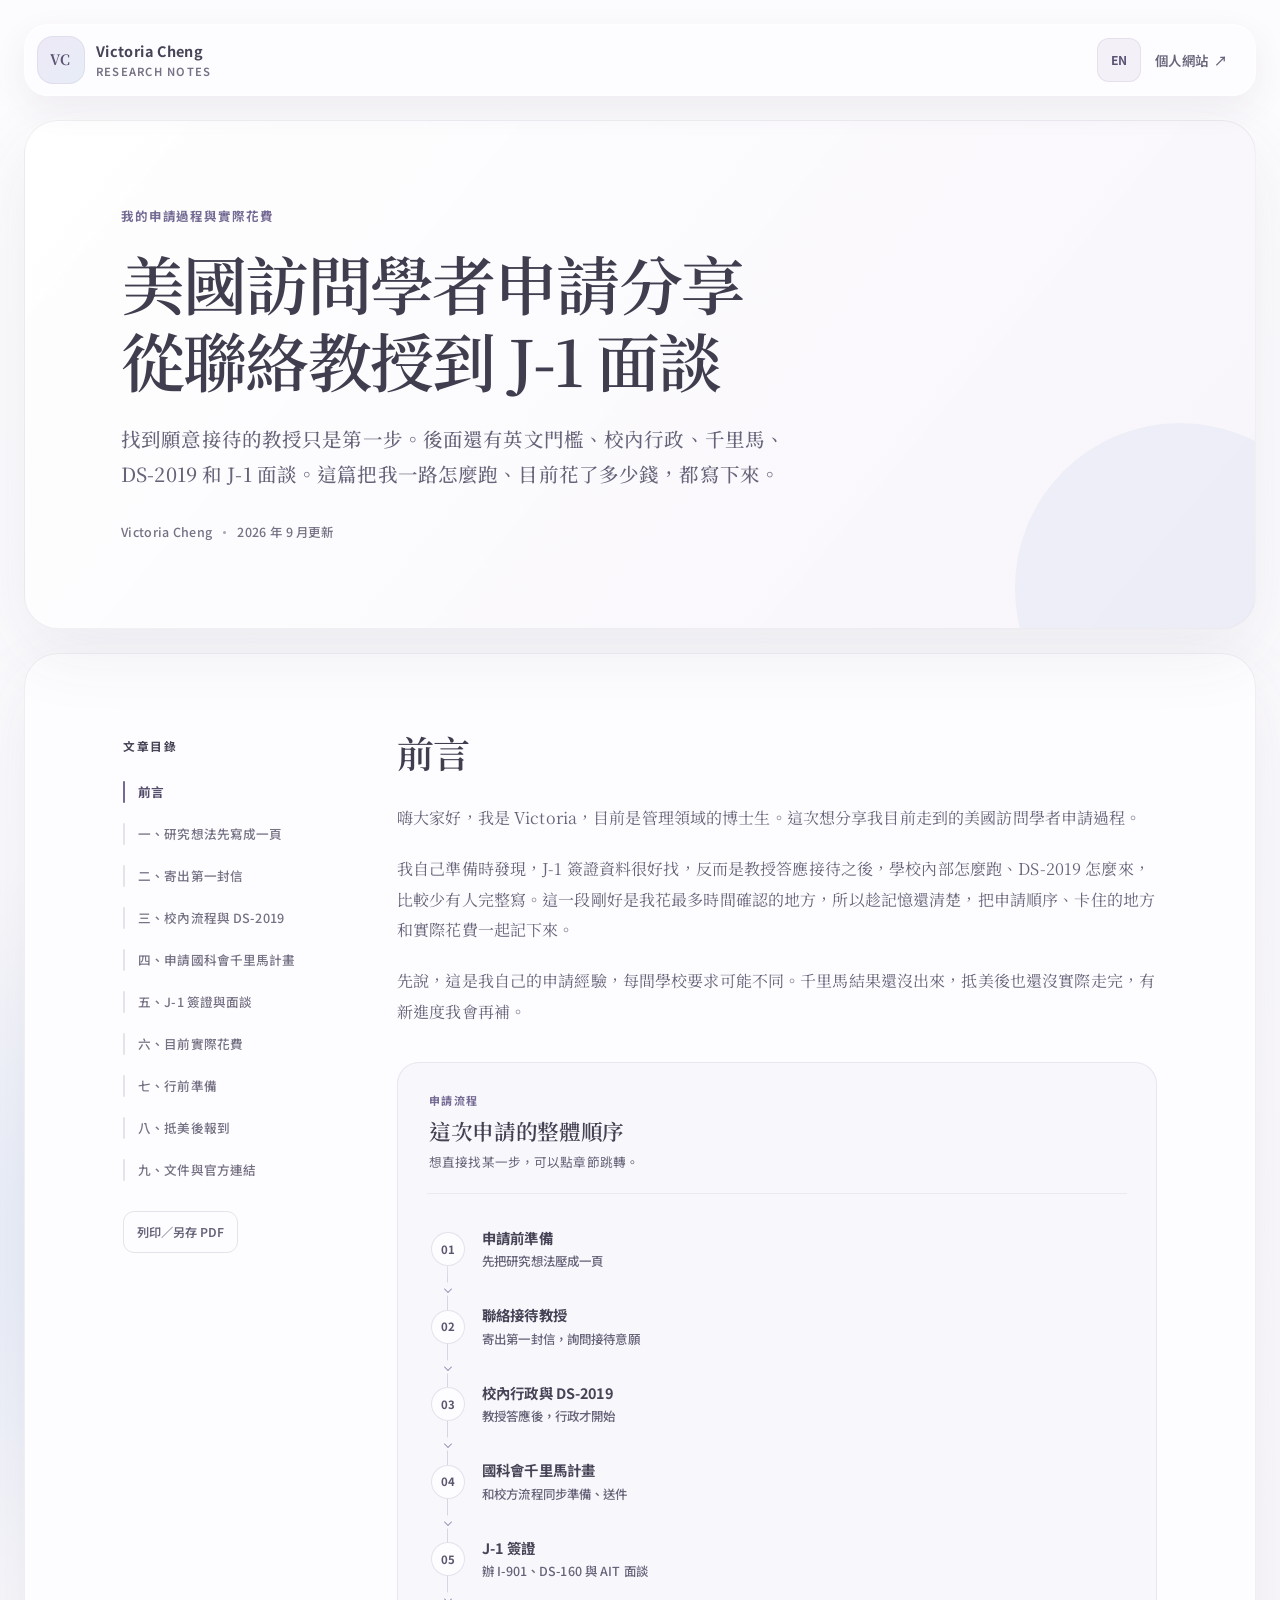
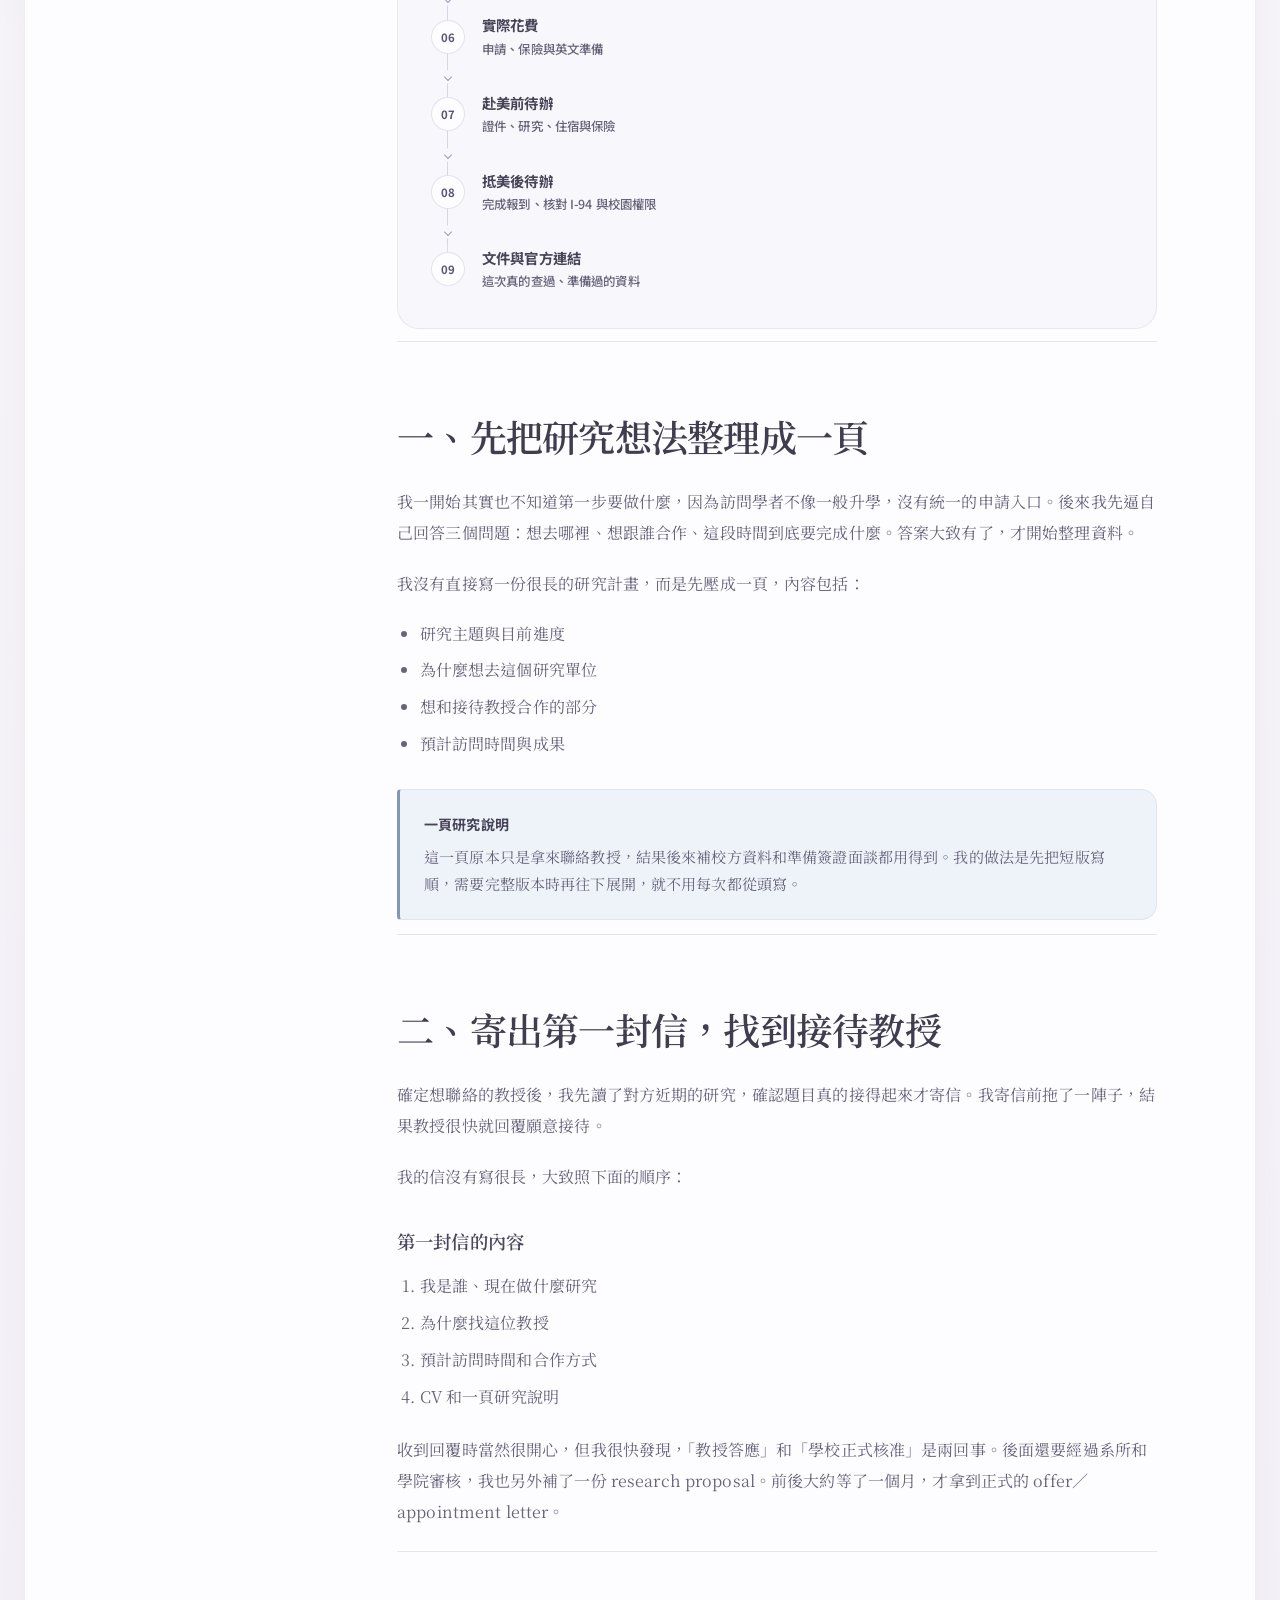
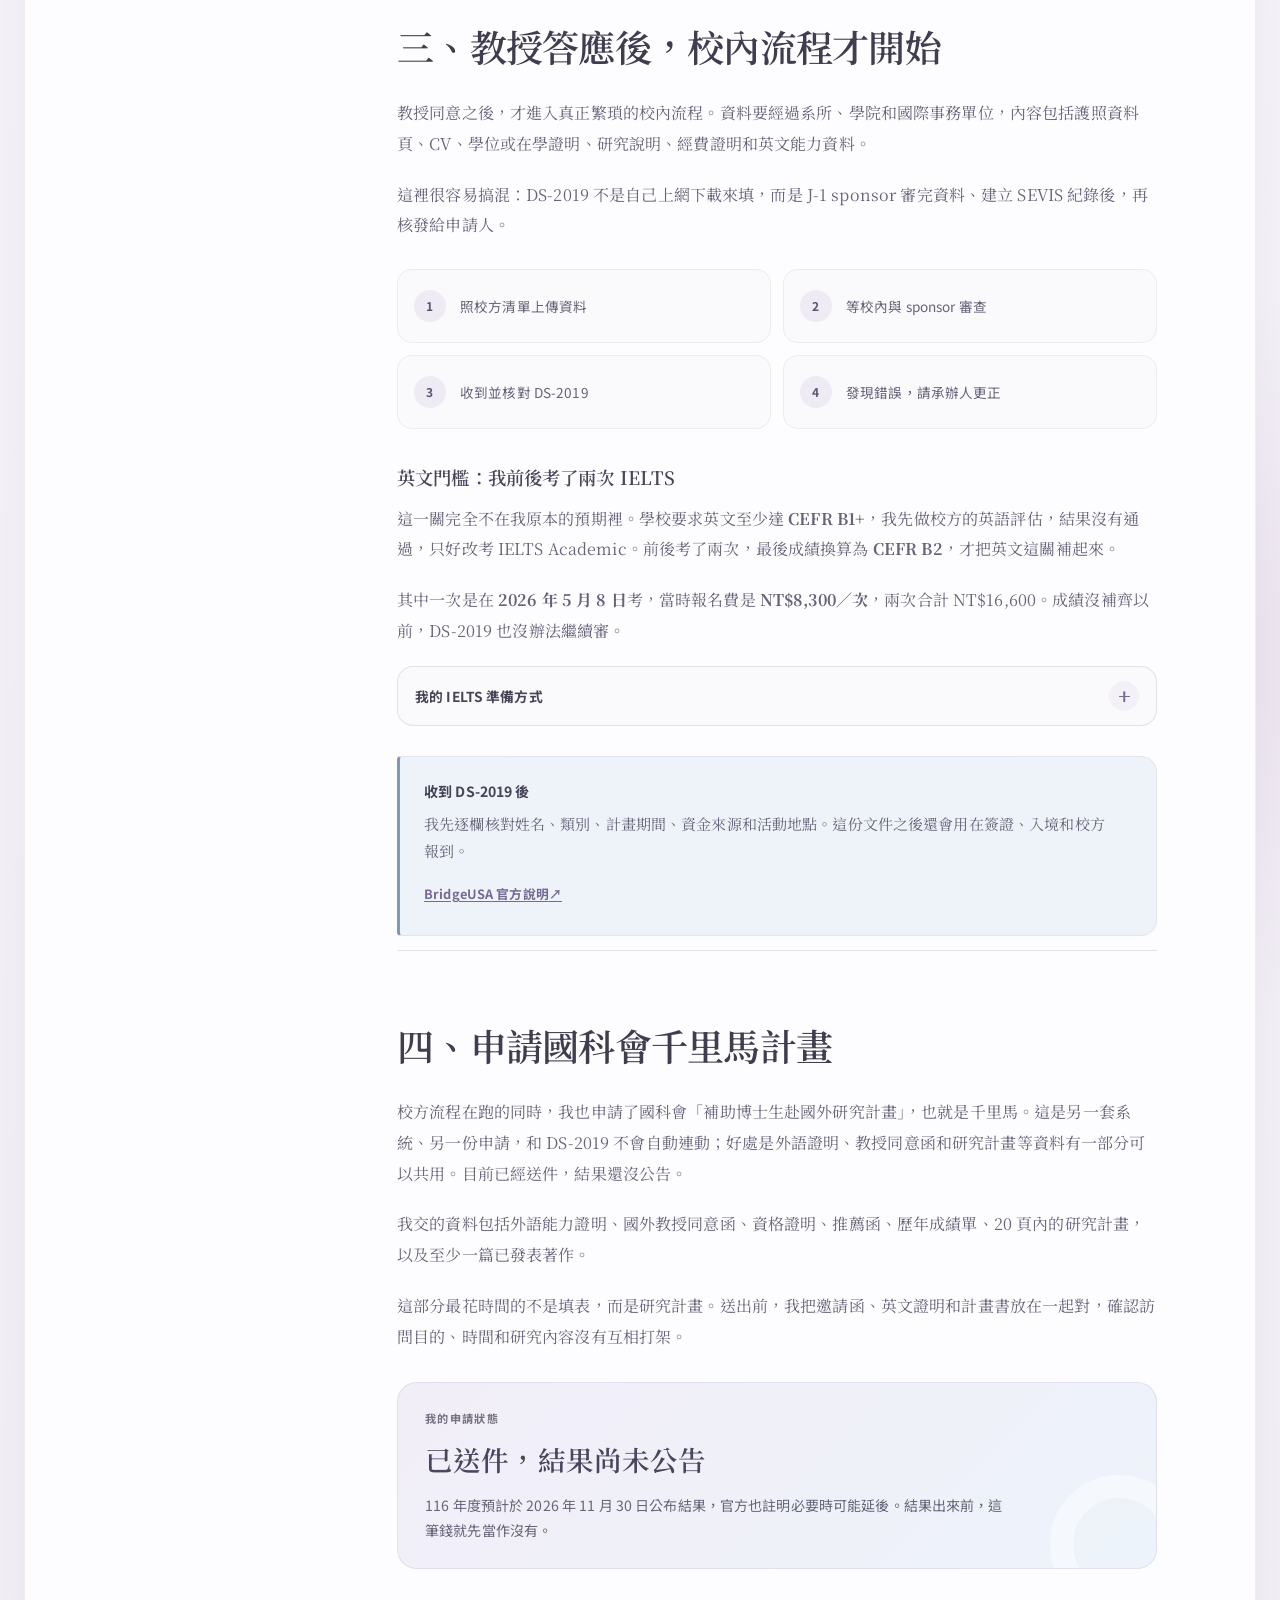
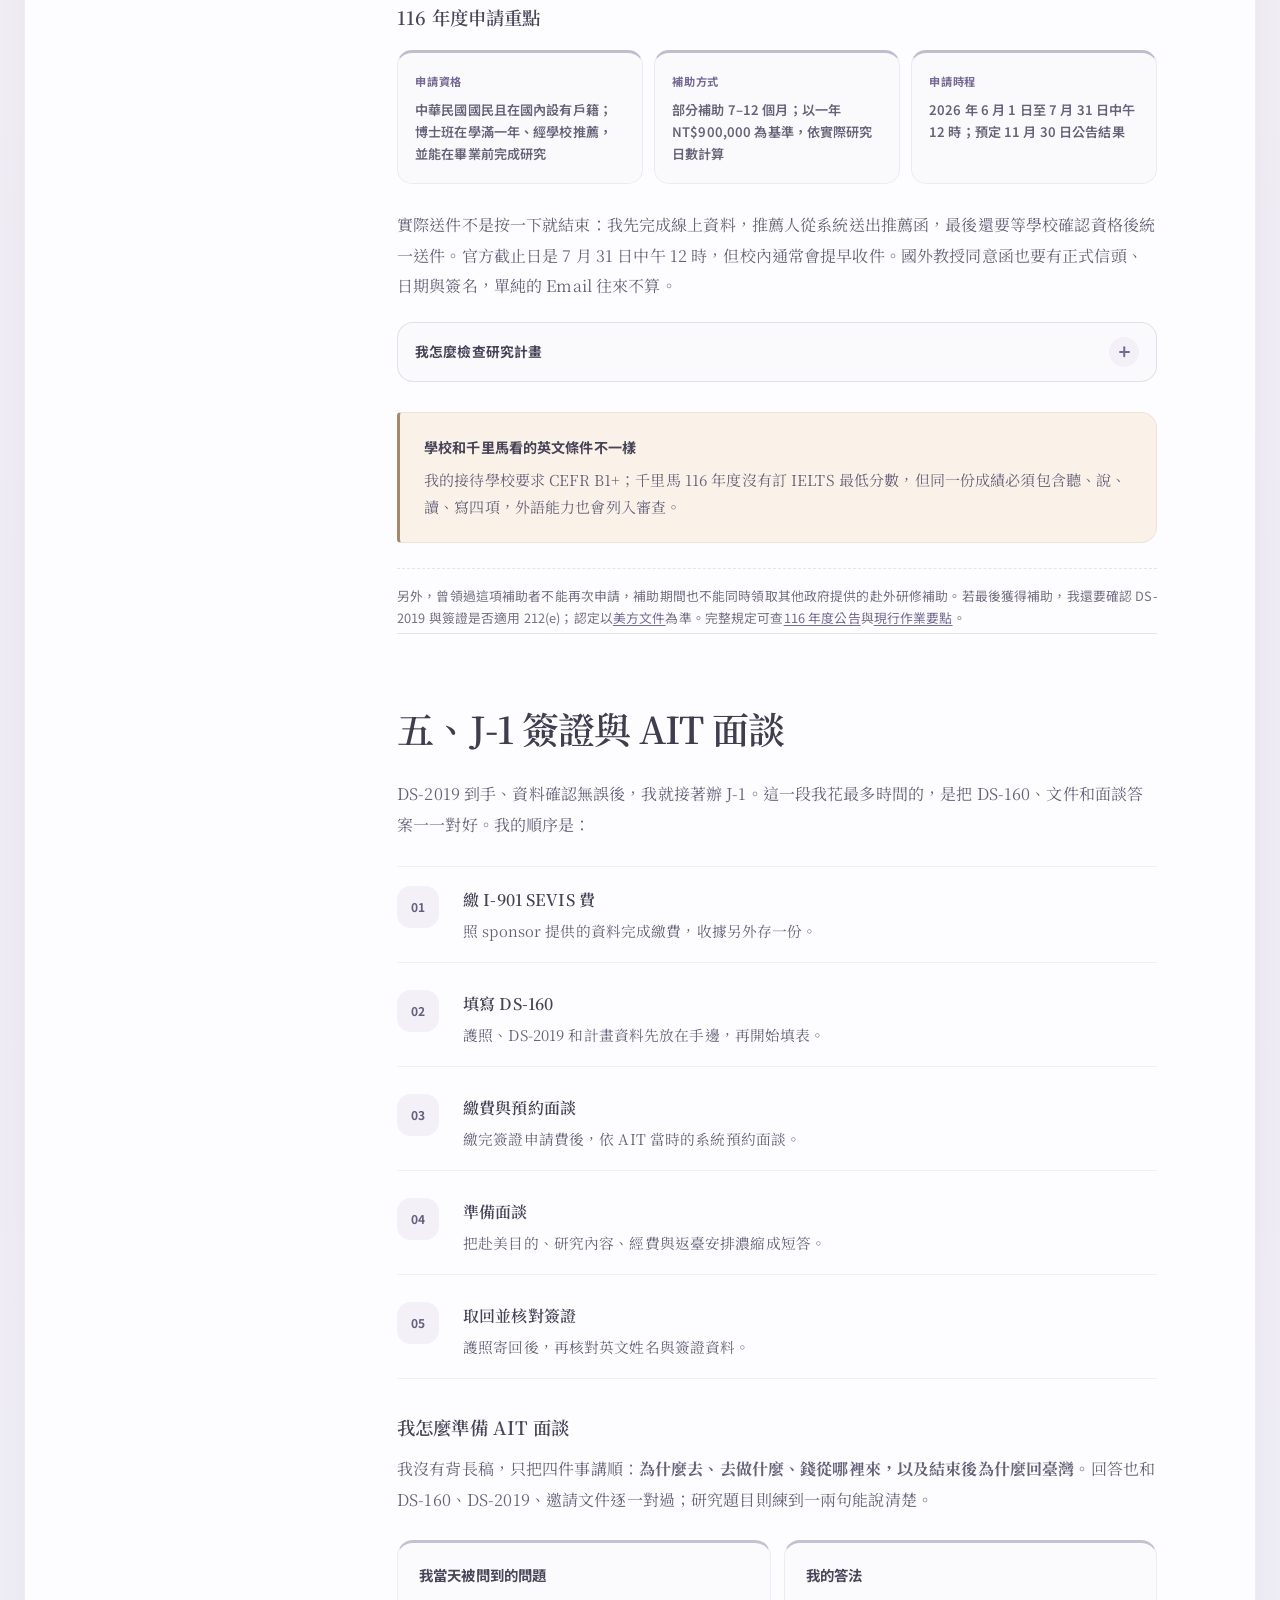
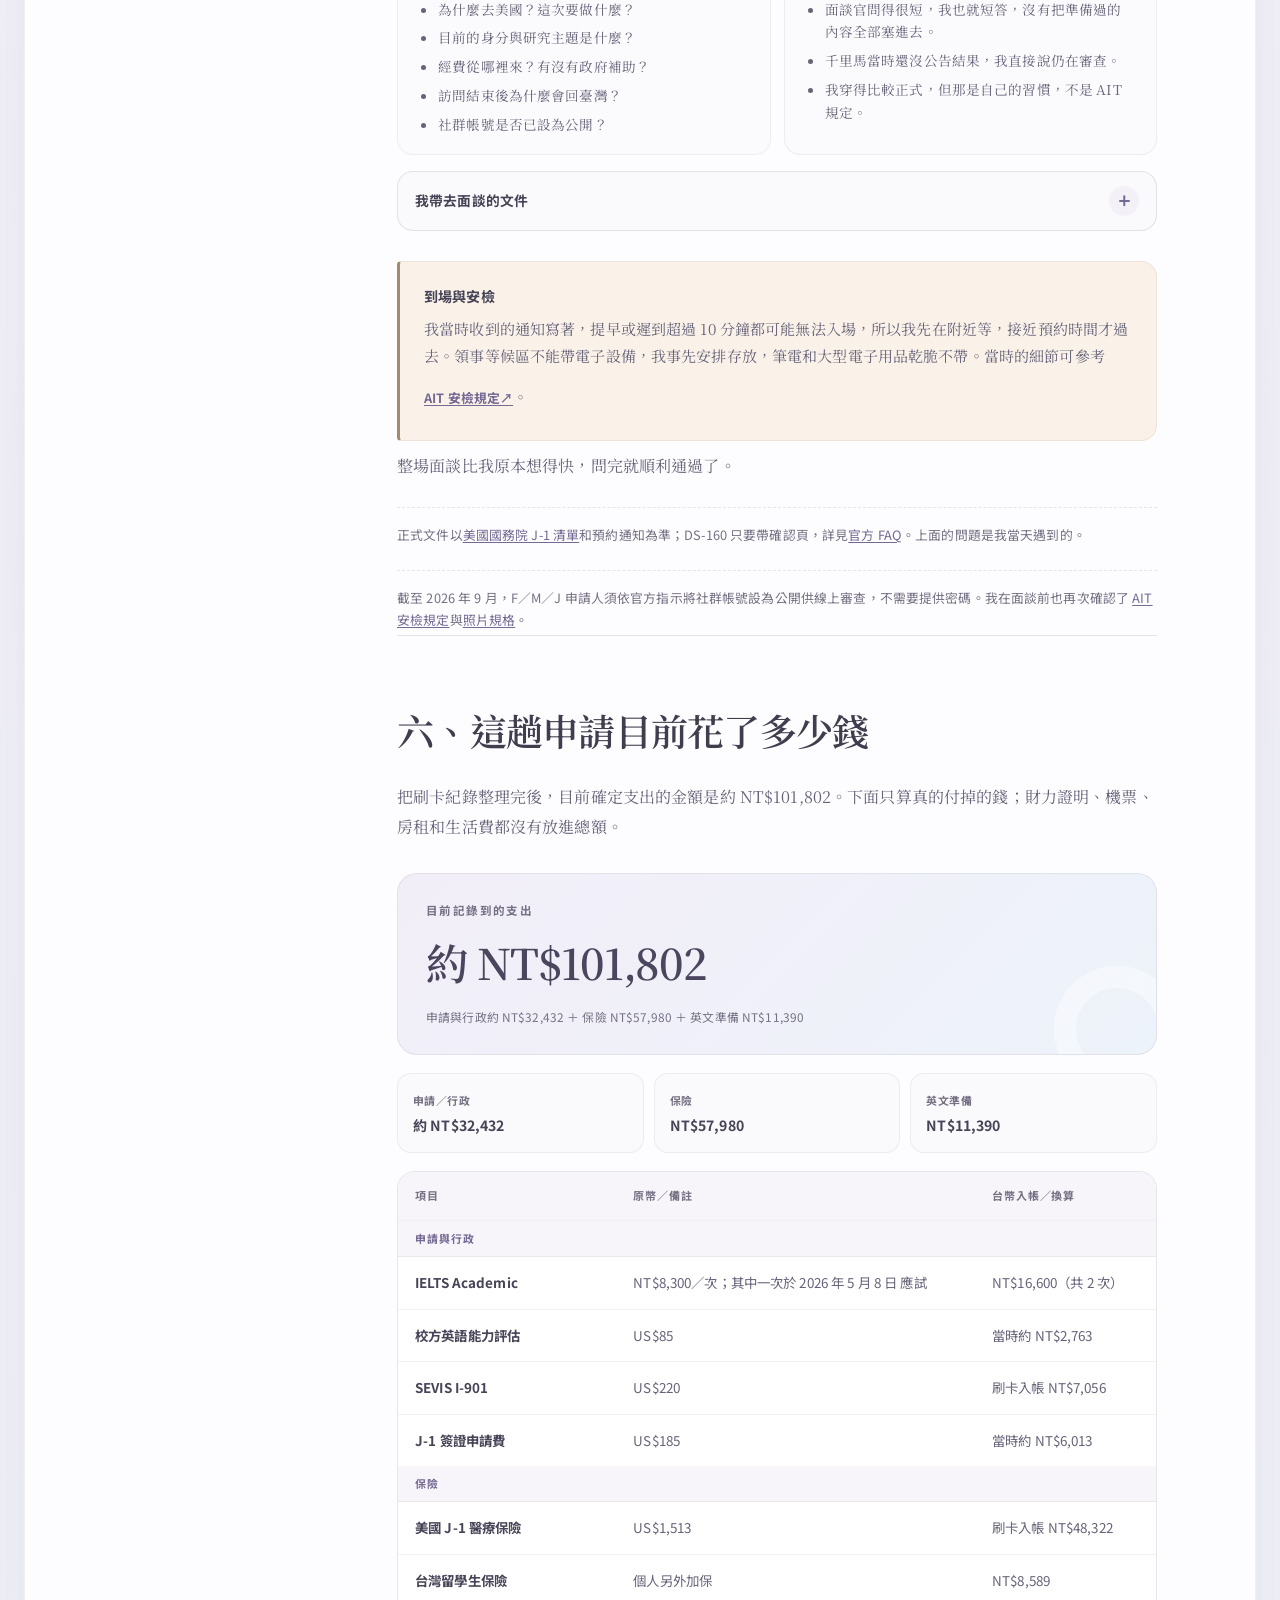
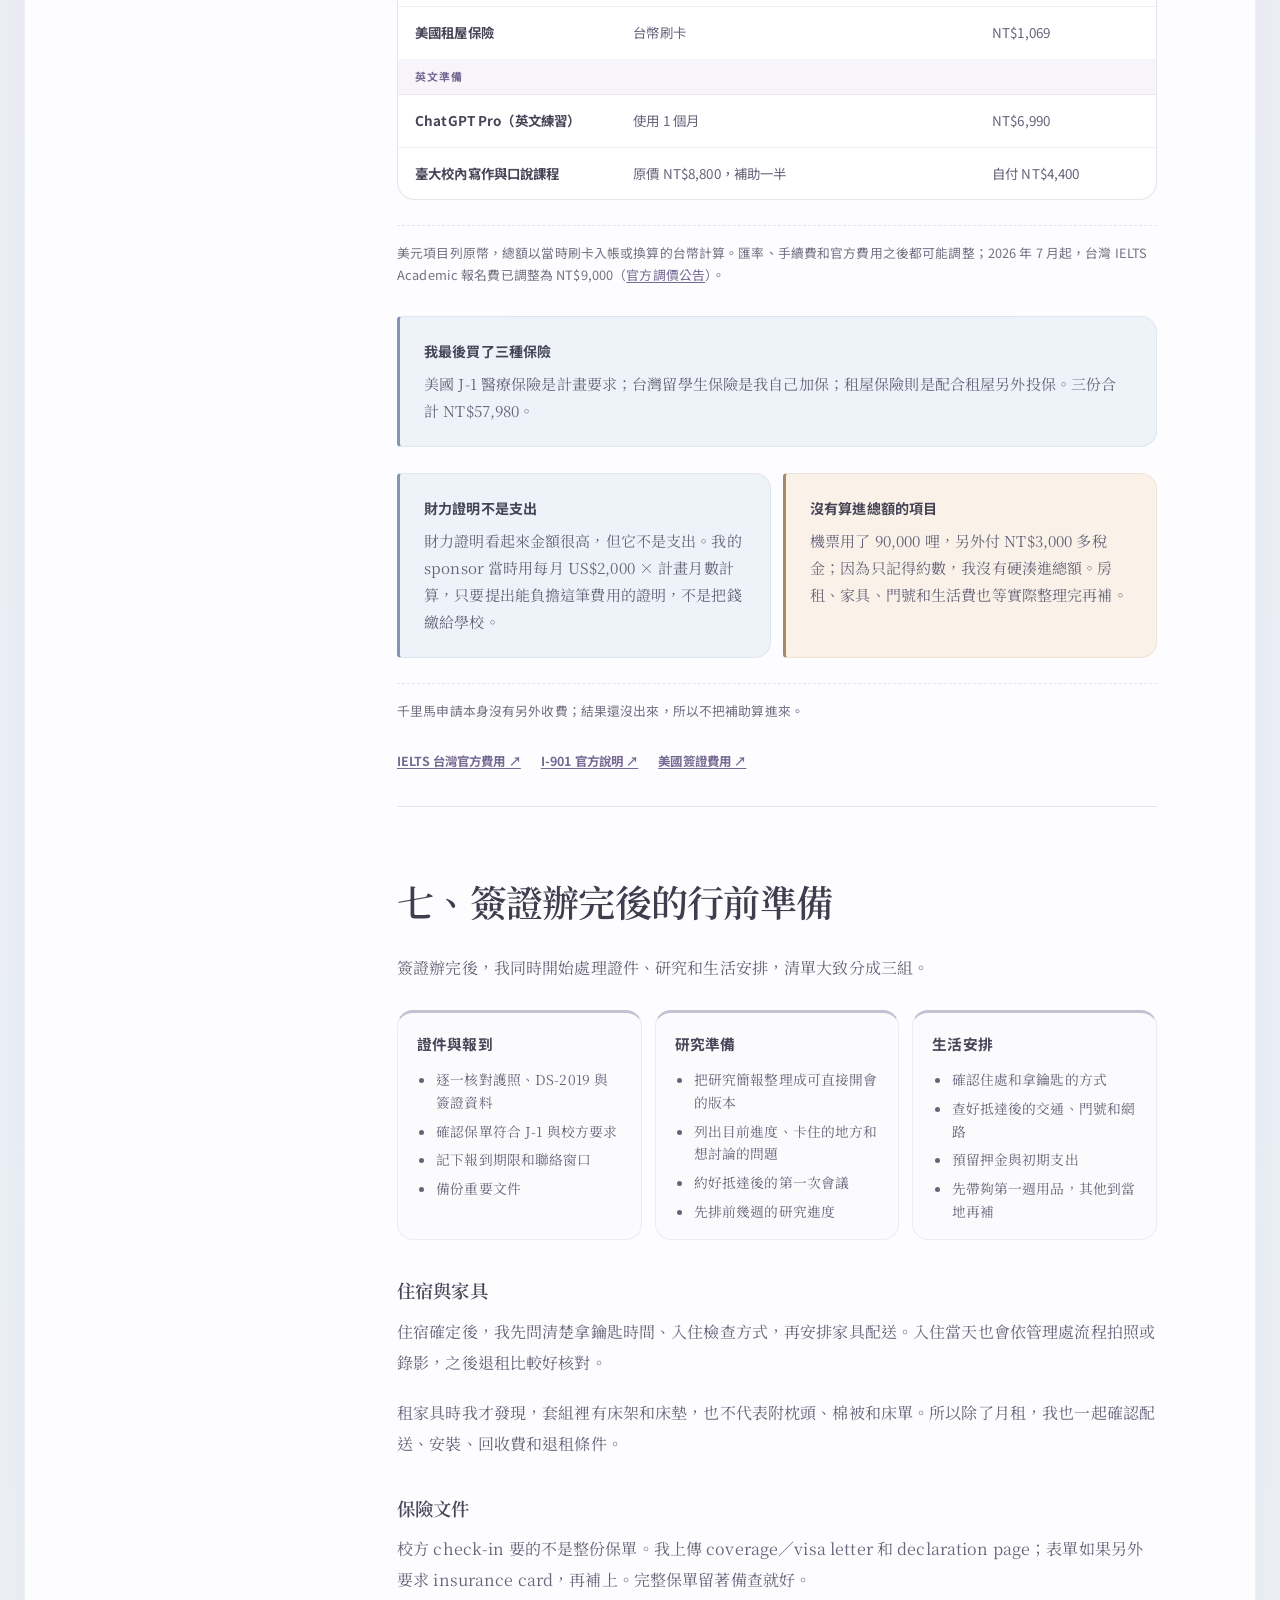
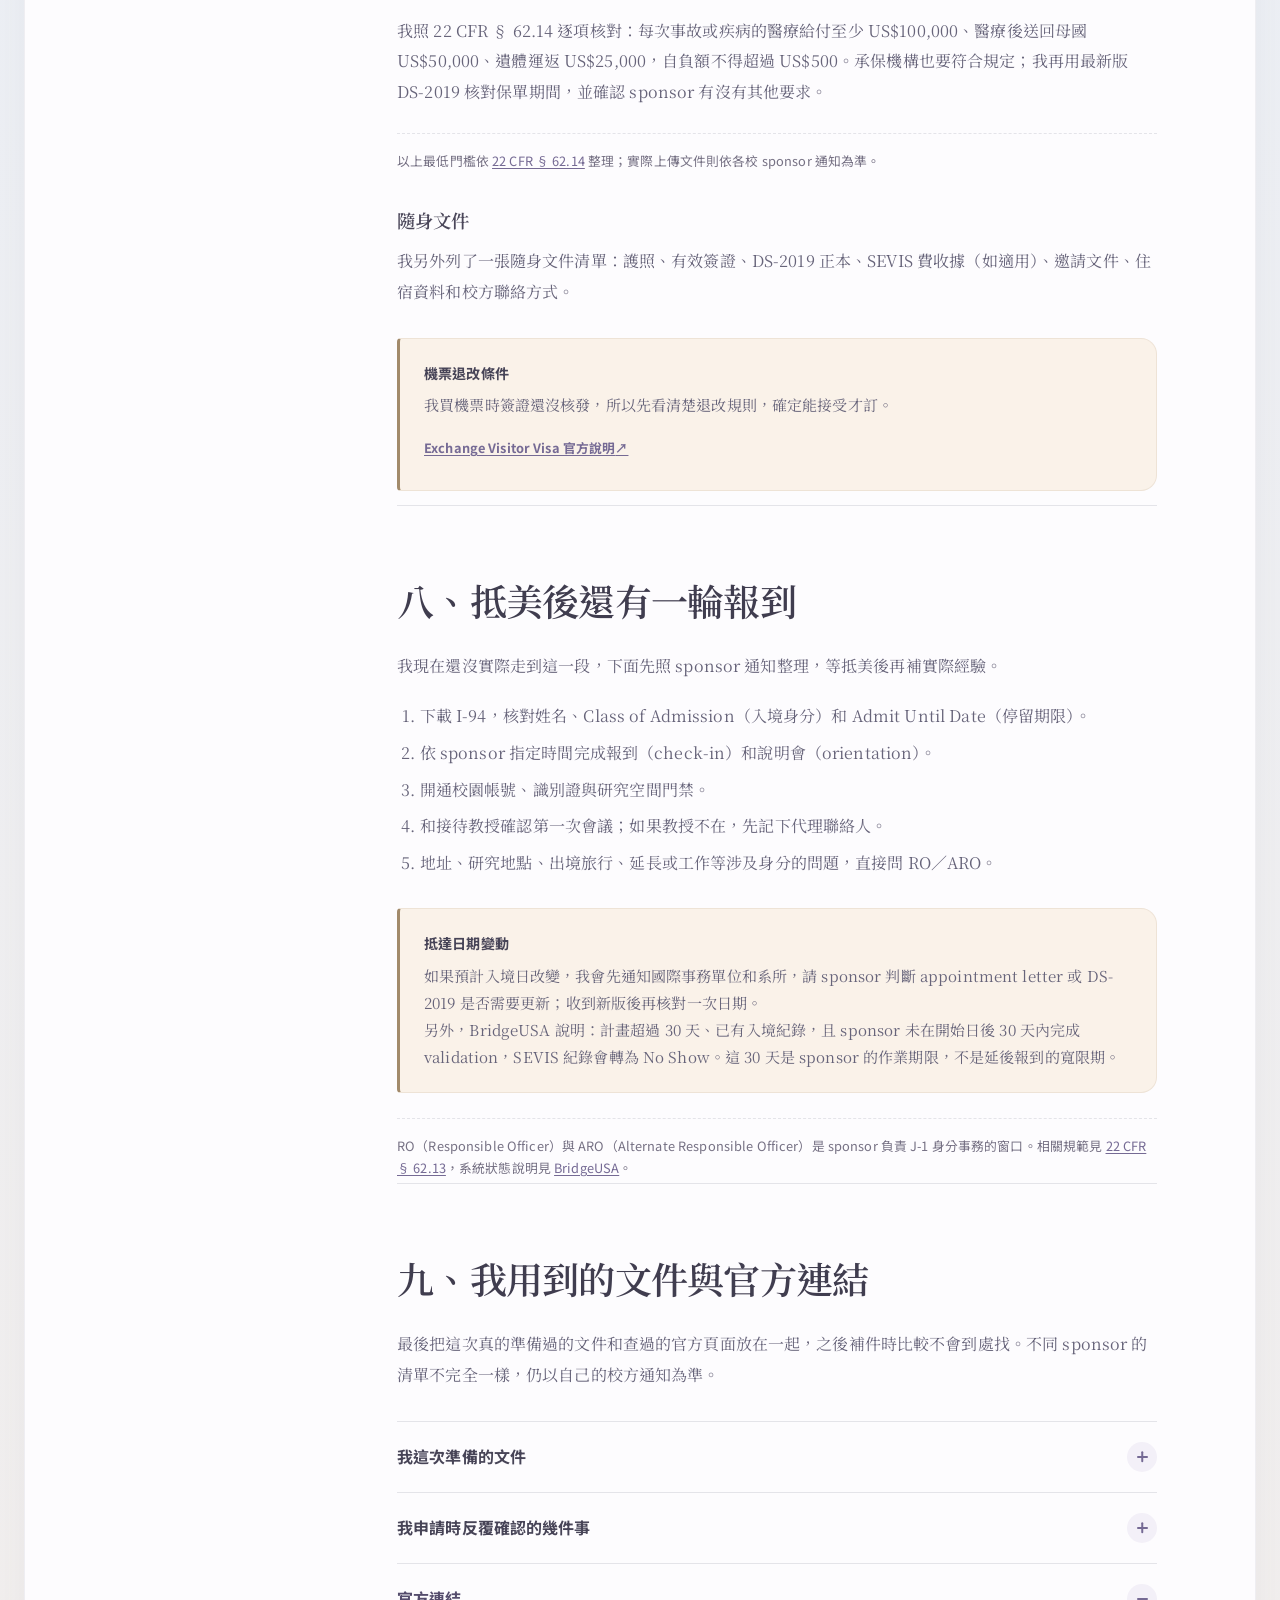
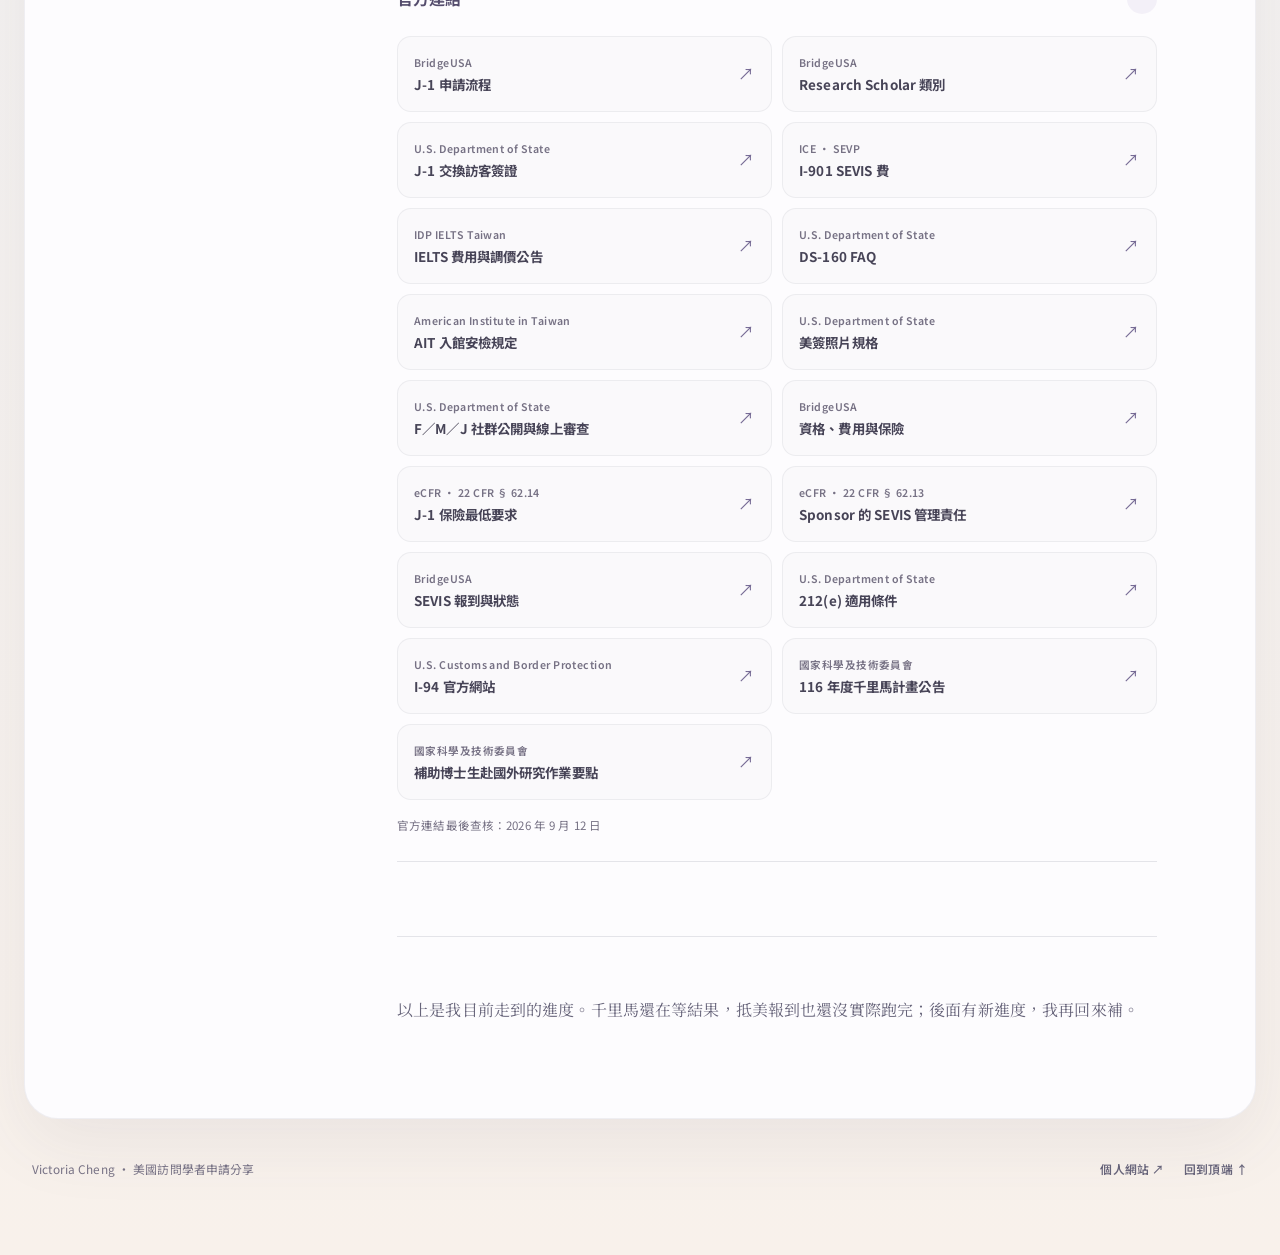
==== commit 3159b2e8: "Add English visiting scholar guide" ====
--- a/index.html
+++ b/index.html
@@ -9,18 +9,22 @@
   <meta name="theme-color" content="#f7f4fe">
   <meta name="robots" content="index,follow">
   <link rel="canonical" href="https://victoriac1122.github.io/us-visiting-scholar-guide/">
+  <link rel="alternate" hreflang="zh-Hant" href="https://victoriac1122.github.io/us-visiting-scholar-guide/">
+  <link rel="alternate" hreflang="en" href="https://victoriac1122.github.io/us-visiting-scholar-guide/en/">
+  <link rel="alternate" hreflang="x-default" href="https://victoriac1122.github.io/us-visiting-scholar-guide/">
   <link rel="icon" href="favicon.svg" type="image/svg+xml">
   <link rel="preconnect" href="https://fonts.googleapis.com">
   <link rel="preconnect" href="https://fonts.gstatic.com" crossorigin>
   <link href="https://fonts.googleapis.com/css2?family=Noto+Sans+TC:wght@400;500;600;700&amp;family=Noto+Serif+TC:wght@400;500;600;700&amp;display=swap" rel="stylesheet">
   <meta property="og:type" content="article">
   <meta property="og:locale" content="zh_TW">
+  <meta property="og:locale:alternate" content="en_US">
   <meta property="og:title" content="美國訪問學者申請分享：流程、J-1 面談與實際花費">
   <meta property="og:description" content="我的美國訪問學者申請經驗：從聯絡接待教授、補英文成績和申請千里馬，到取得 DS-2019、完成 J-1 面談，以及目前實際花費。">
   <meta property="og:url" content="https://victoriac1122.github.io/us-visiting-scholar-guide/">
   <meta property="article:author" content="Victoria Cheng">
   <meta name="twitter:card" content="summary">
-  <link rel="stylesheet" href="styles.css?v=8">
+  <link rel="stylesheet" href="styles.css?v=9">
   <script defer src="script.js?v=6"></script>
 </head>
 <body>
@@ -33,7 +37,10 @@
         <span class="brand-mark">VC</span>
         <span class="brand-copy"><strong>Victoria Cheng</strong><small>Research Notes</small></span>
       </a>
-      <a class="personal-site" href="https://victoriachengyw.com/" target="_blank" rel="noopener noreferrer">個人網站 <span aria-hidden="true">↗</span></a>
+      <nav class="top-actions" aria-label="語言與網站">
+        <a class="language-switch" href="en/" hreflang="en" lang="en" aria-label="Read in English">EN</a>
+        <a class="personal-site" href="https://victoriachengyw.com/" target="_blank" rel="noopener noreferrer">個人網站 <span aria-hidden="true">↗</span></a>
+      </nav>
     </header>
 
     <main id="main-content" tabindex="-1">
--- a/styles.css
+++ b/styles.css
@@ -183,6 +183,35 @@
   text-transform: uppercase;
 }
 
+.top-actions {
+  display: flex;
+  align-items: center;
+  gap: 2px;
+}
+
+.language-switch {
+  display: inline-flex;
+  align-items: center;
+  justify-content: center;
+  min-width: 44px;
+  min-height: 44px;
+  padding: 7px 10px;
+  border: 1px solid rgba(117, 106, 148, 0.12);
+  border-radius: 12px;
+  color: #5c5374;
+  background: var(--plum-wash);
+  font-family: var(--font-ui);
+  font-size: 0.76rem;
+  font-weight: 700;
+  letter-spacing: 0.05em;
+  text-decoration: none;
+}
+
+.language-switch:hover {
+  color: #4f4668;
+  background: #ebe6f3;
+}
+
 .personal-site {
   display: inline-flex;
   align-items: center;
@@ -1468,6 +1497,12 @@
     font-size: 0.78rem;
   }
 
+  .language-switch {
+    min-width: 42px;
+    min-height: 42px;
+    padding: 6px 8px;
+  }
+
   .article-head {
     padding: 42px 22px 39px;
     border-radius: 23px;
@@ -1725,6 +1760,16 @@
 
   .personal-site {
     font-size: 0.74rem;
+  }
+
+  .top-actions {
+    gap: 0;
+  }
+
+  .language-switch {
+    min-width: 40px;
+    padding-inline: 6px;
+    font-size: 0.7rem;
   }
 
   .article-head h1 {
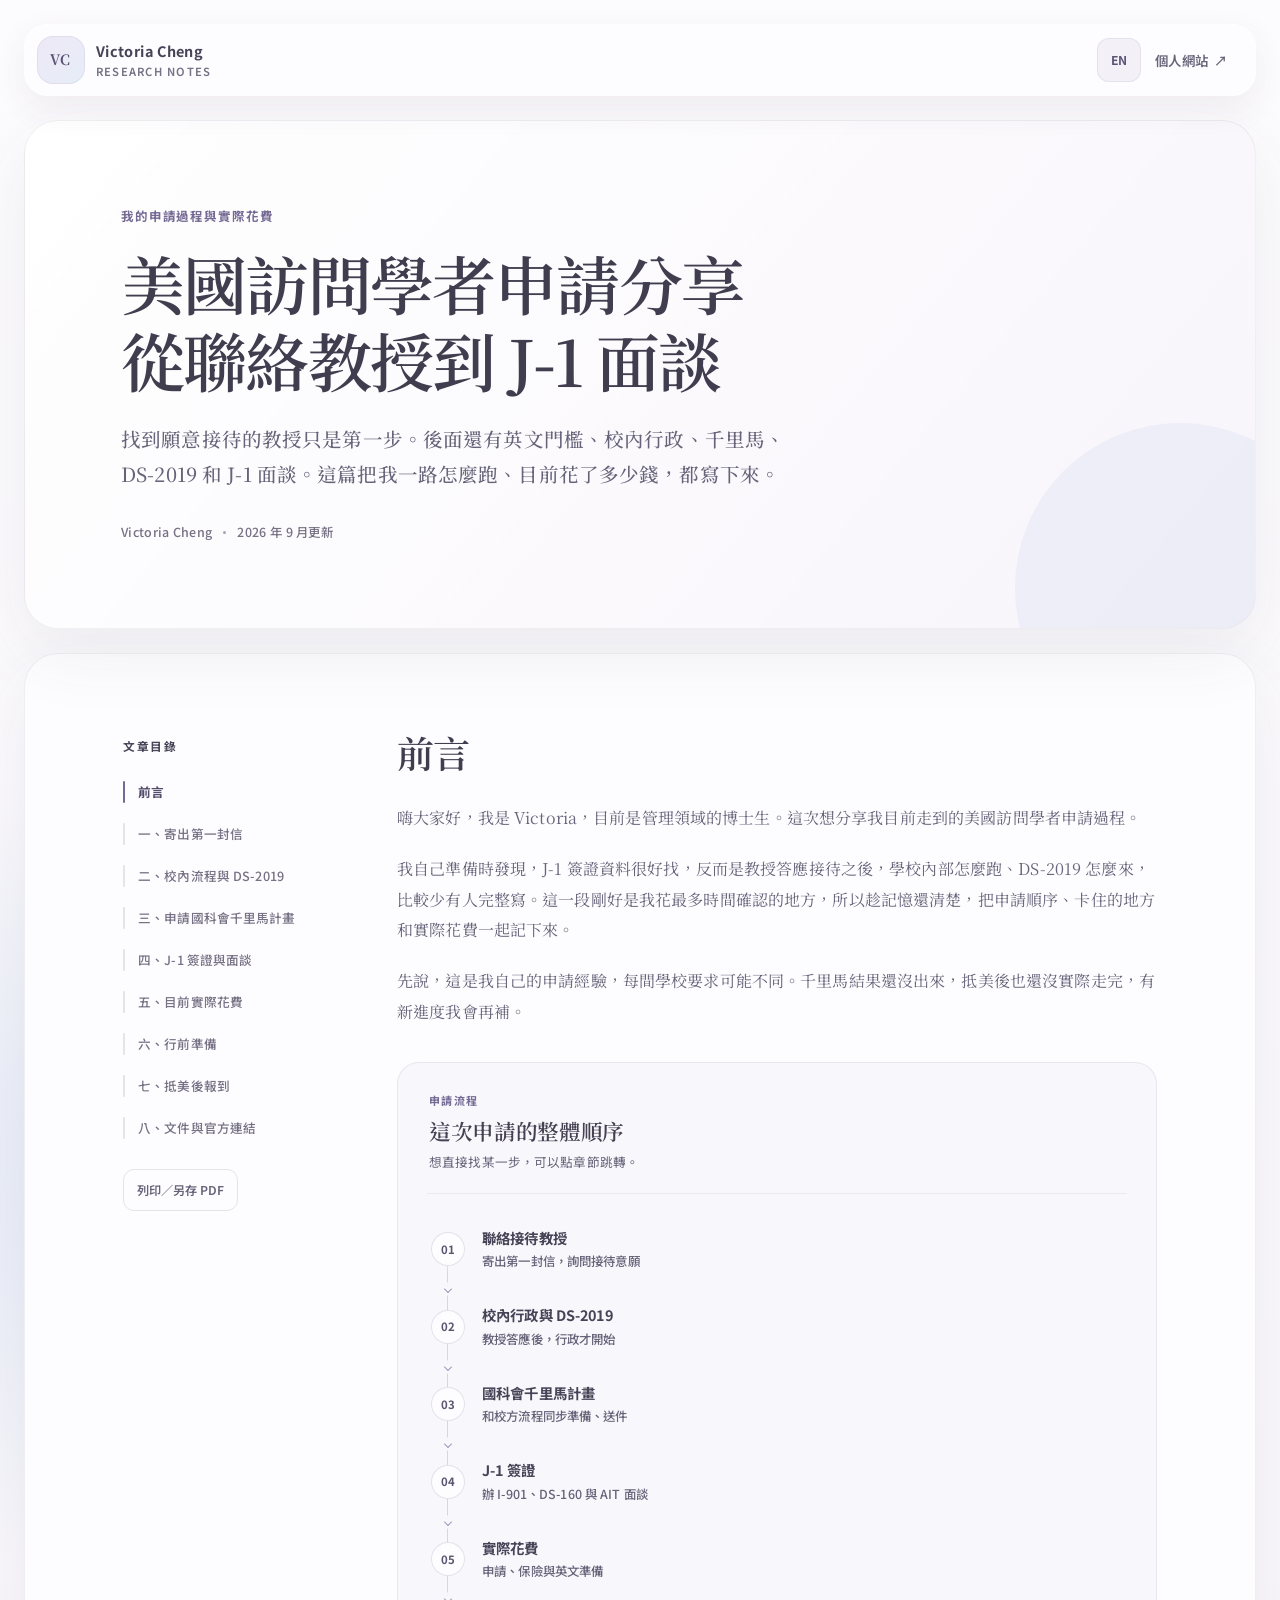
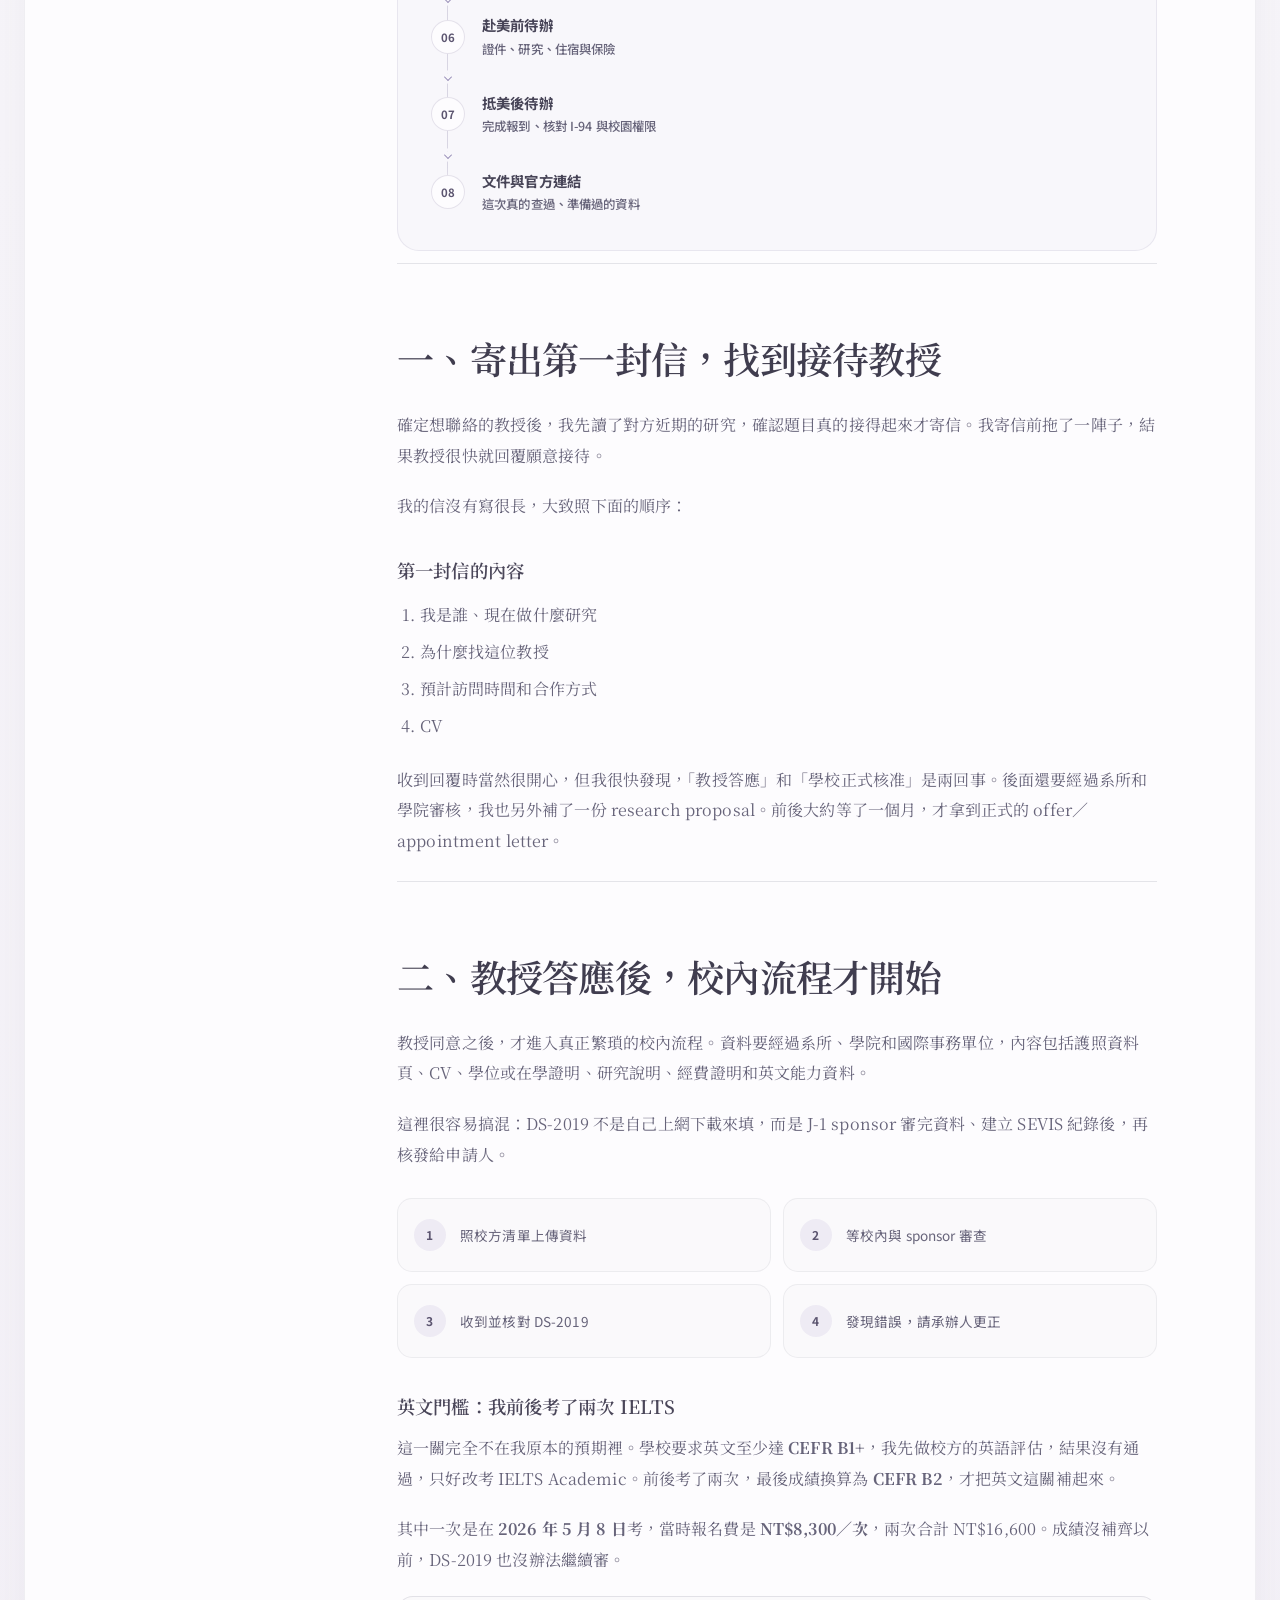
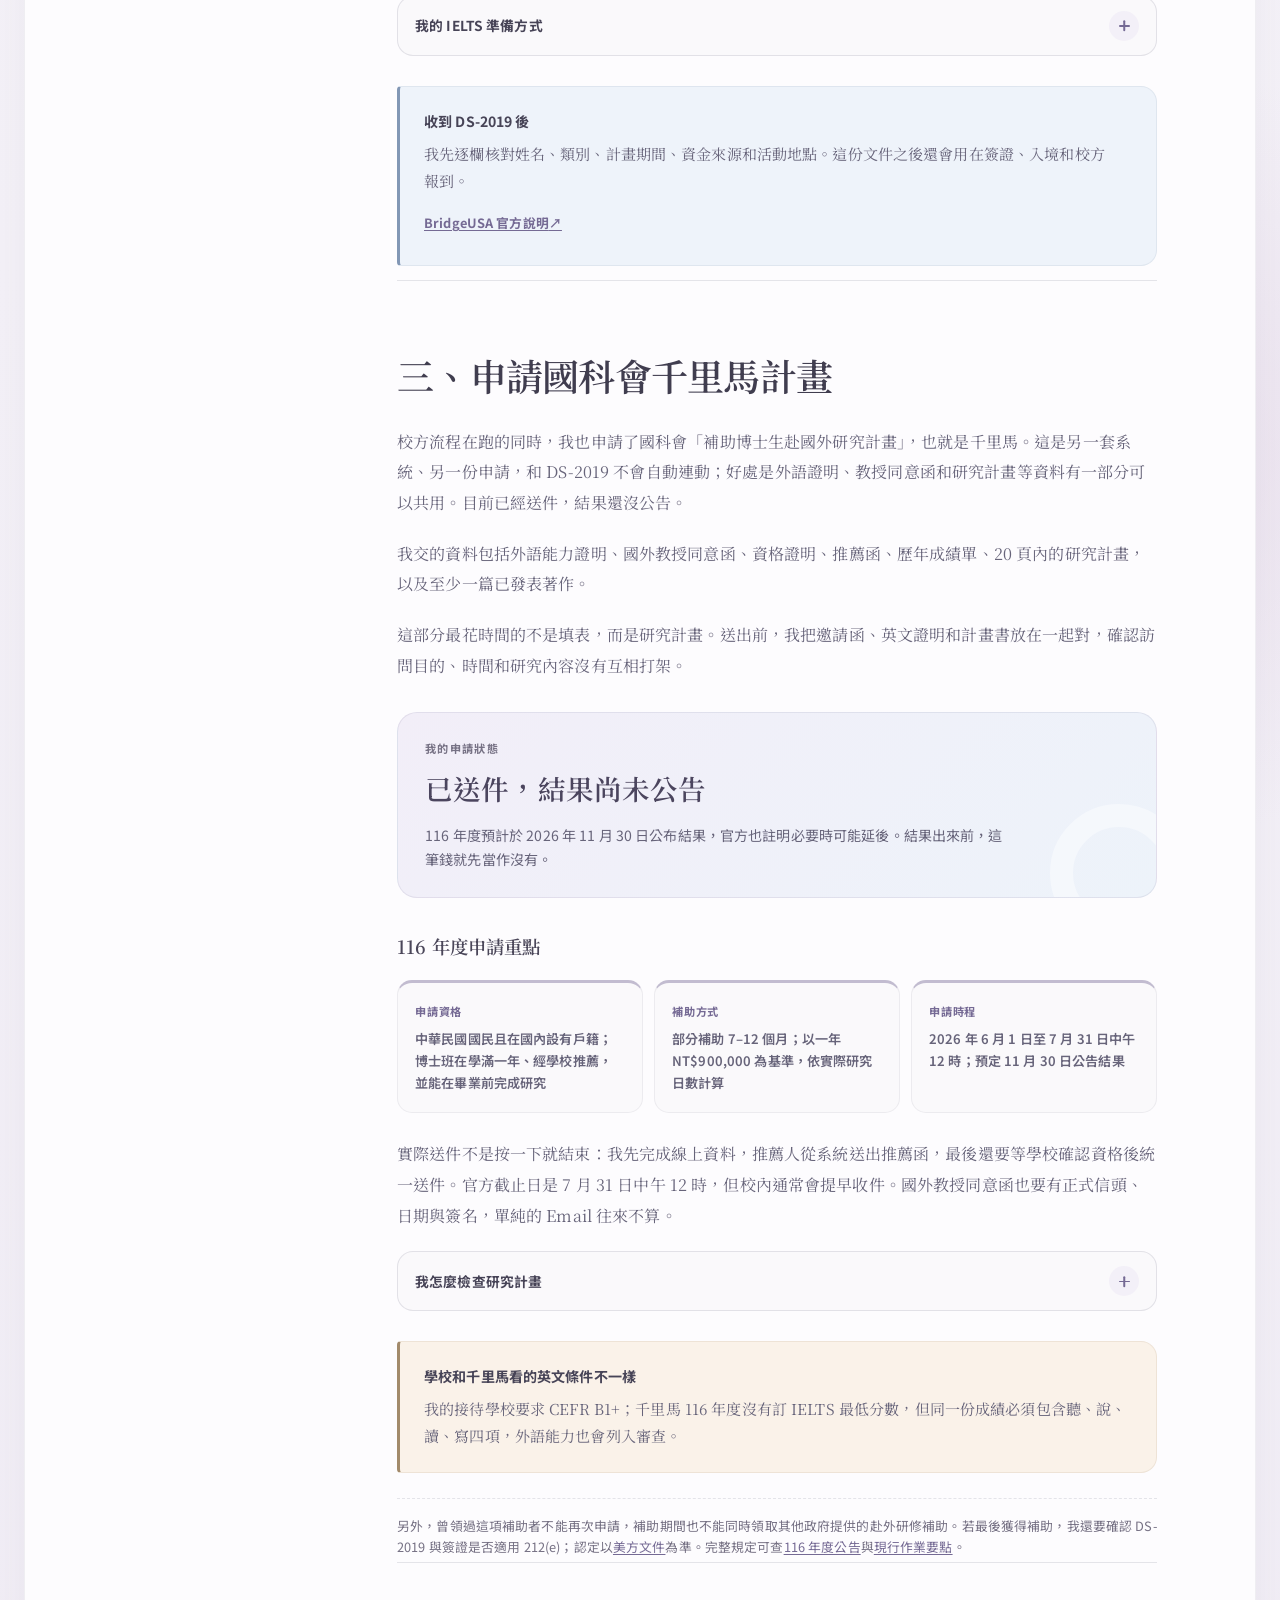
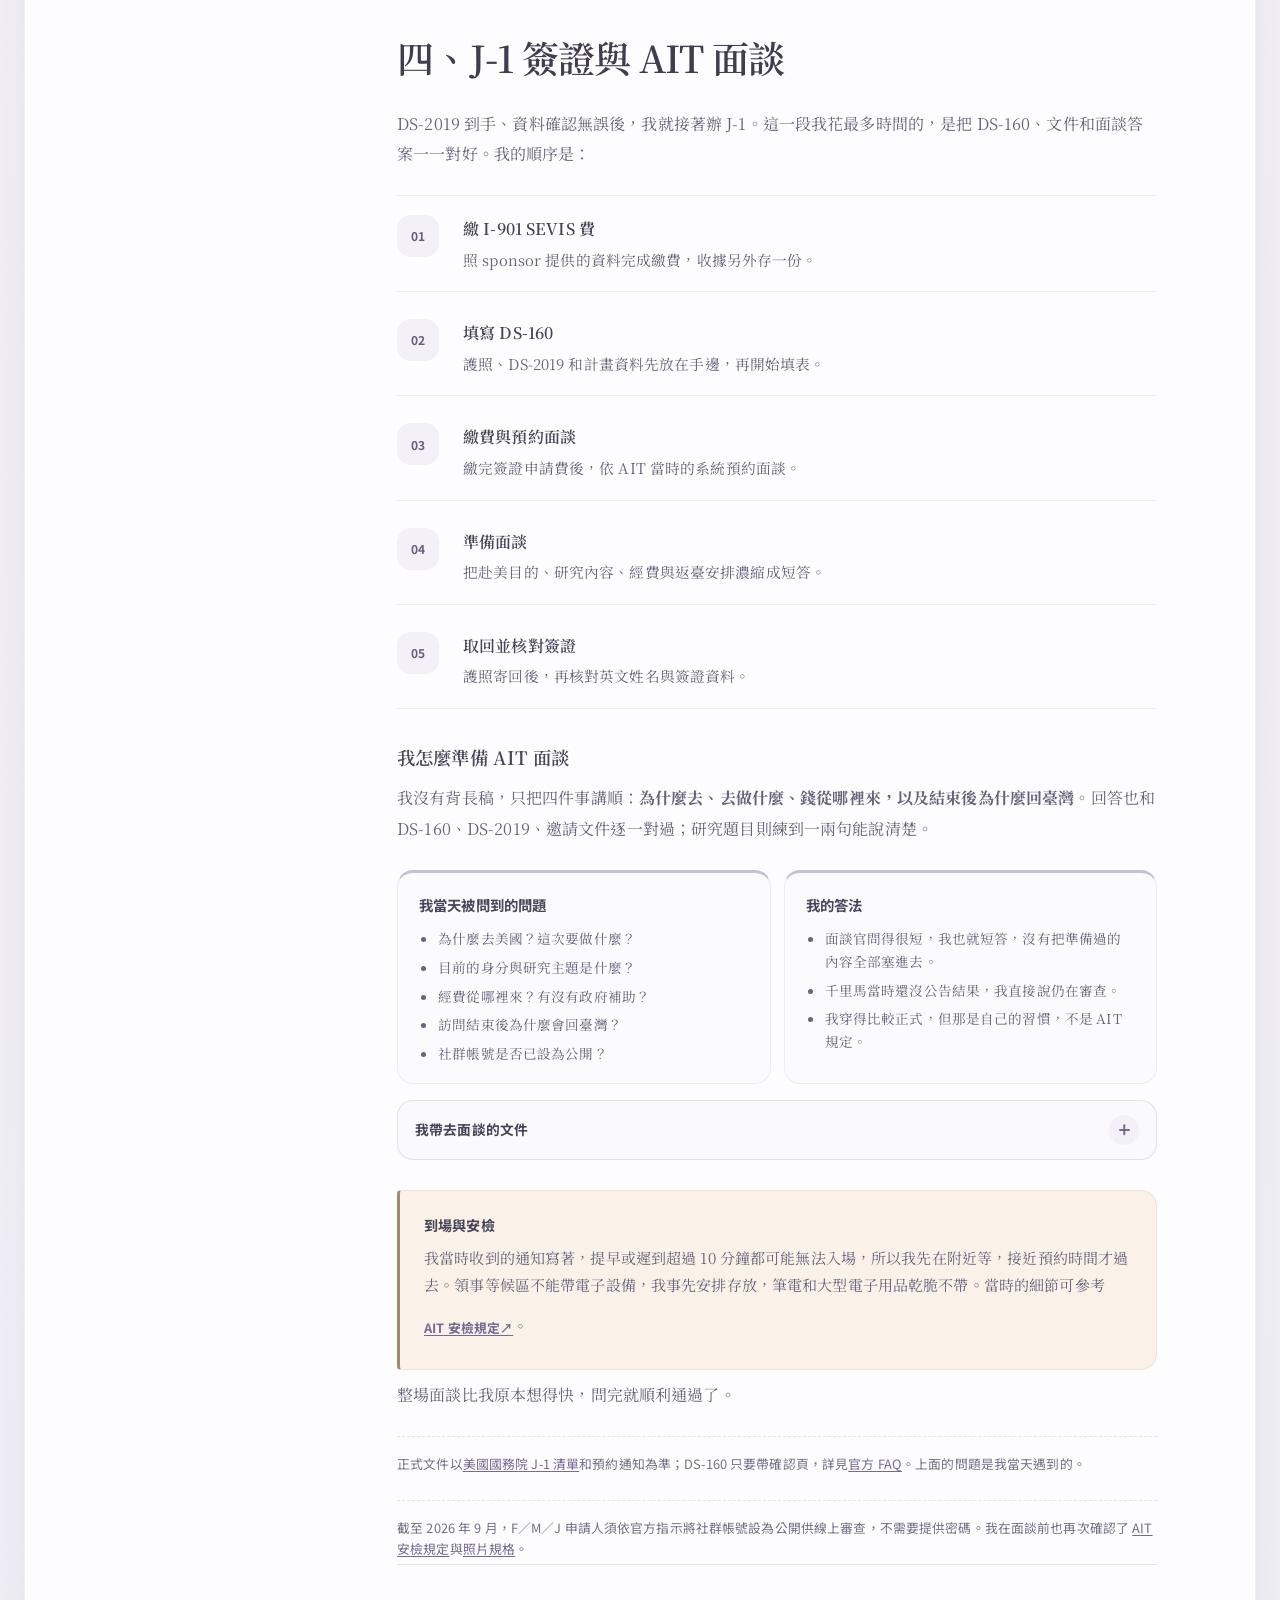
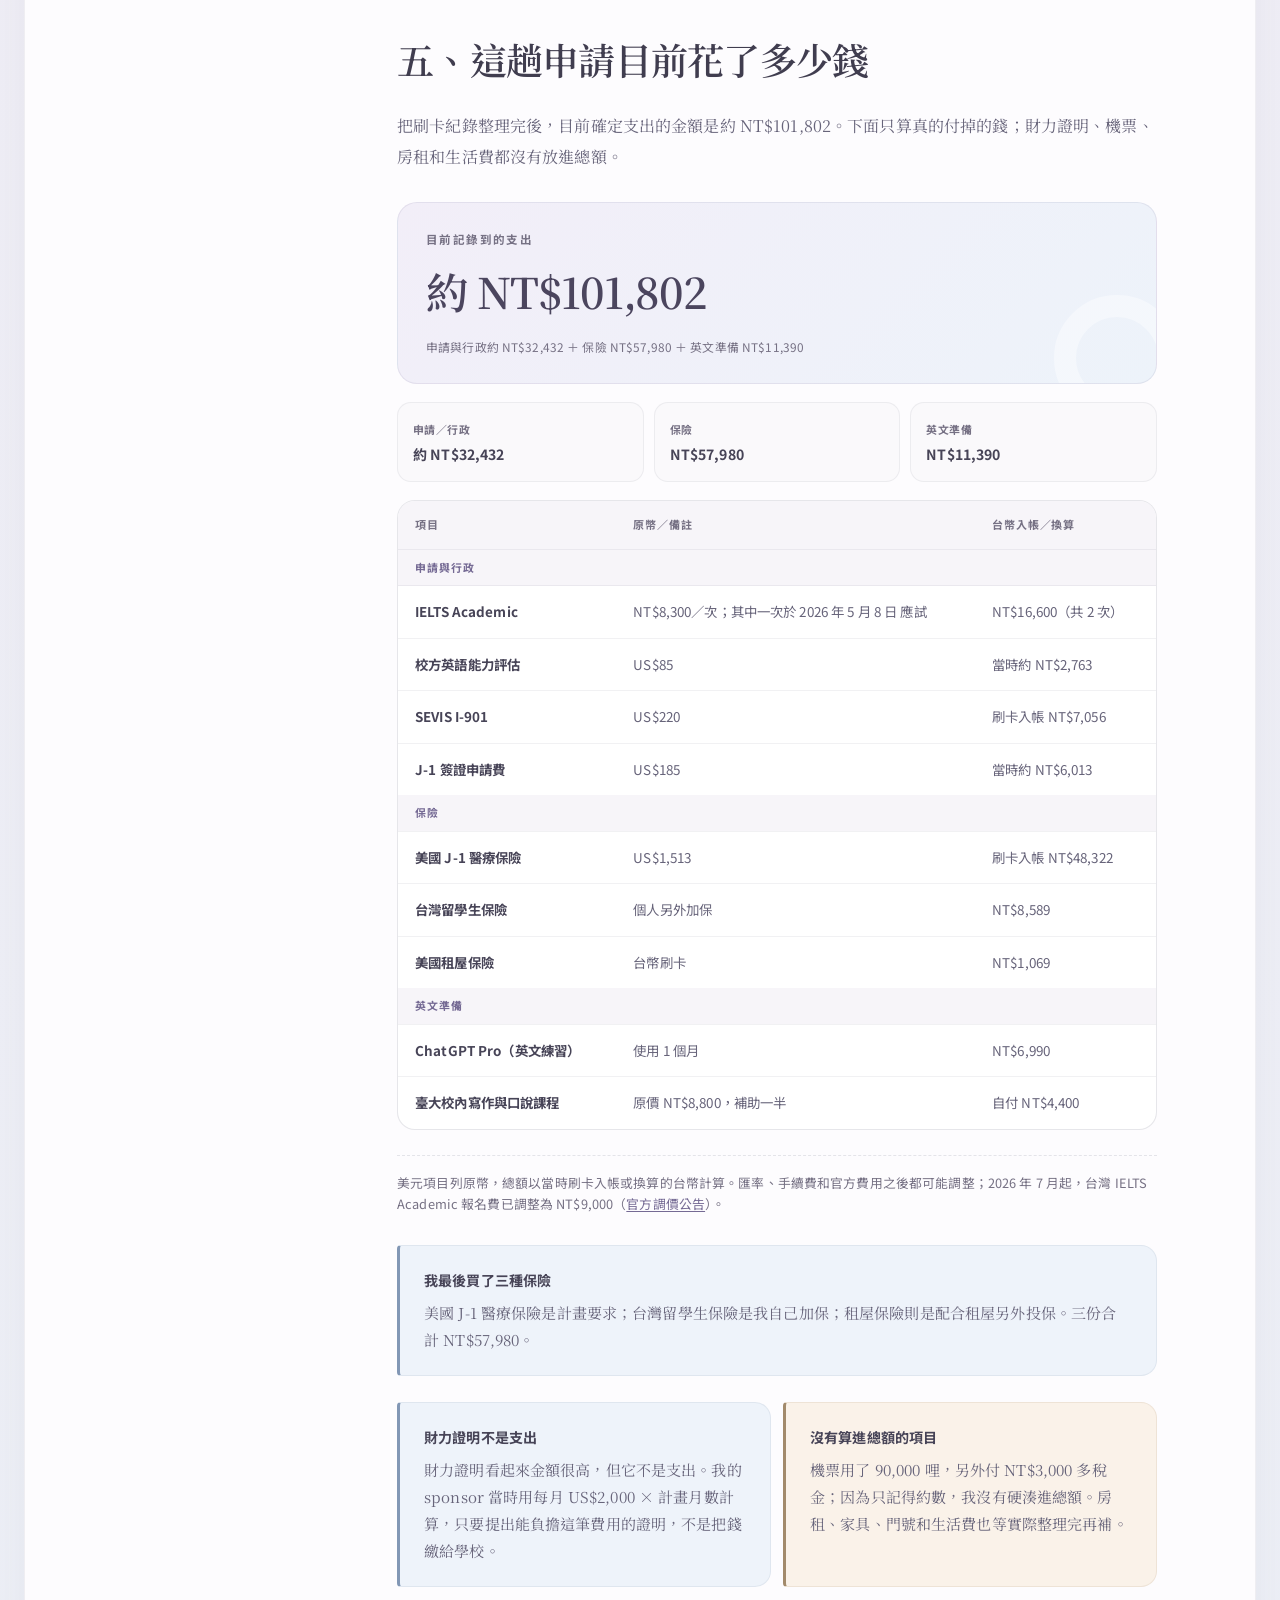
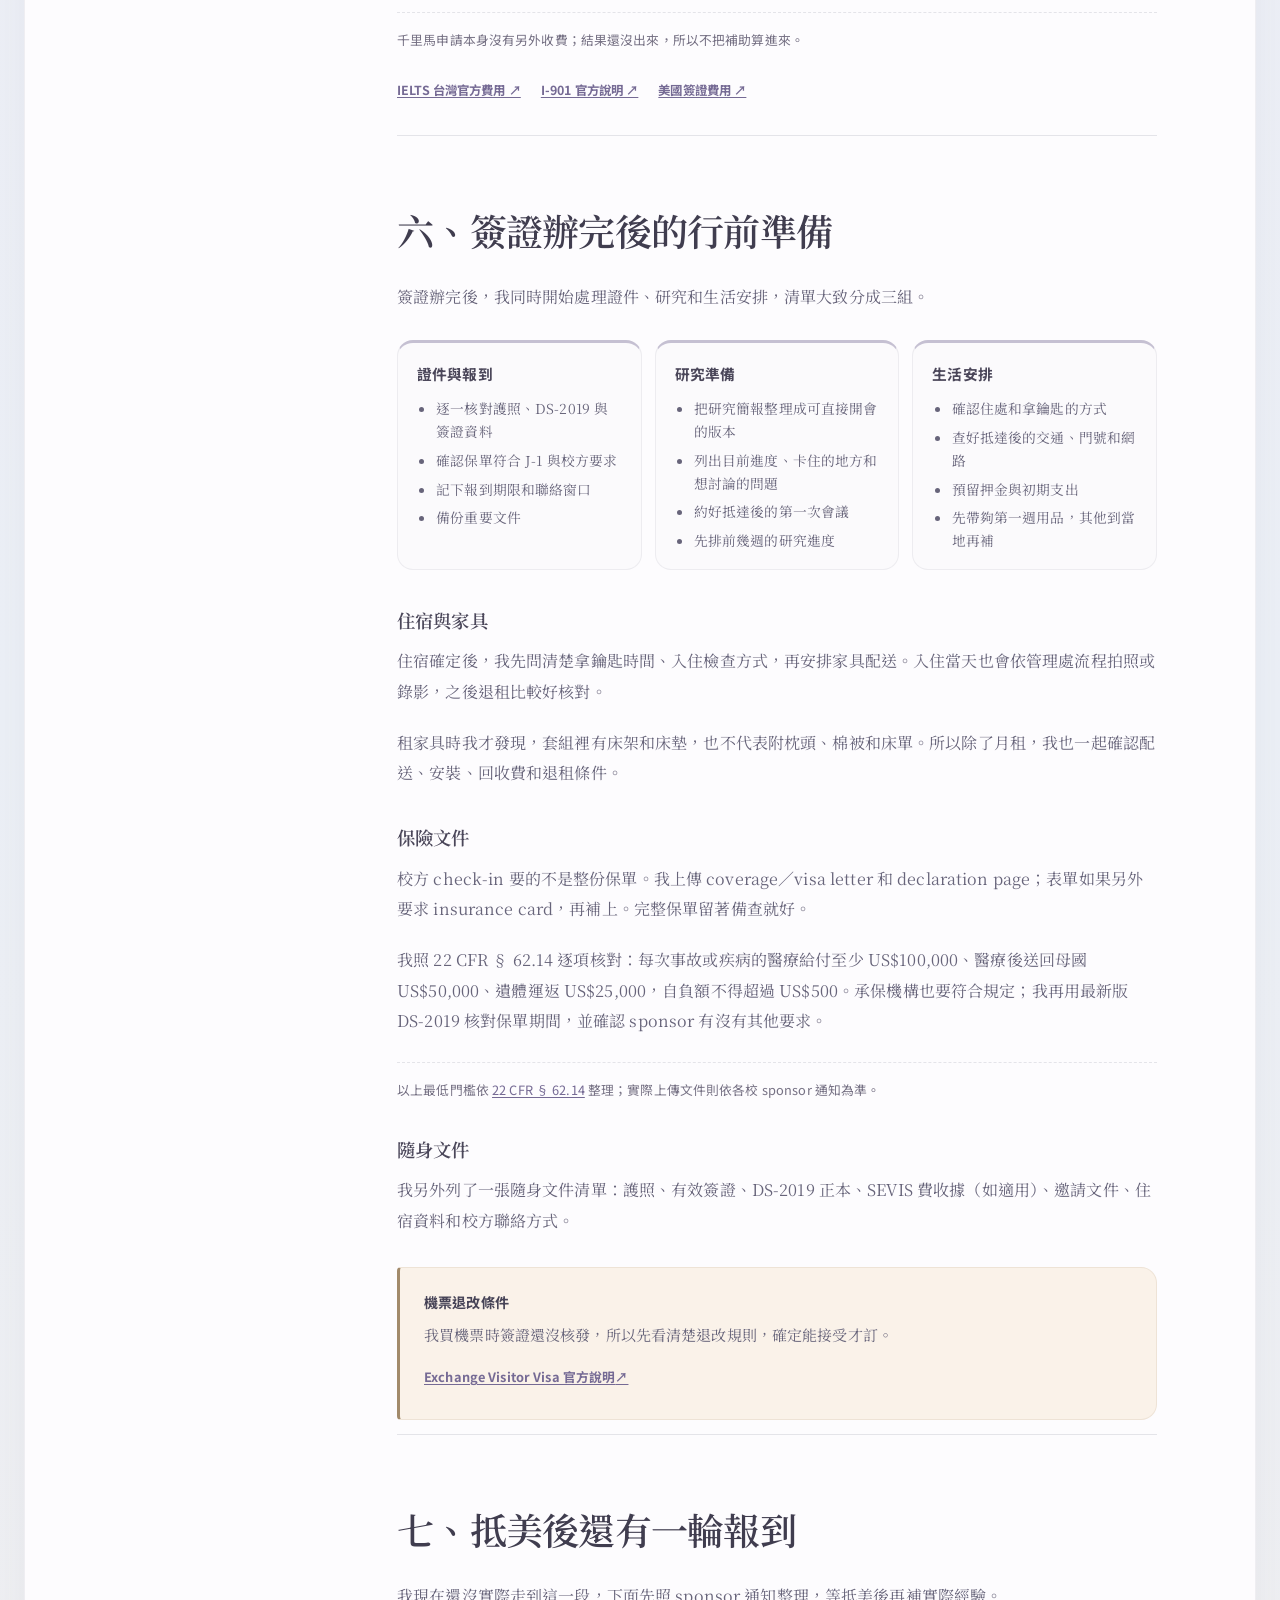
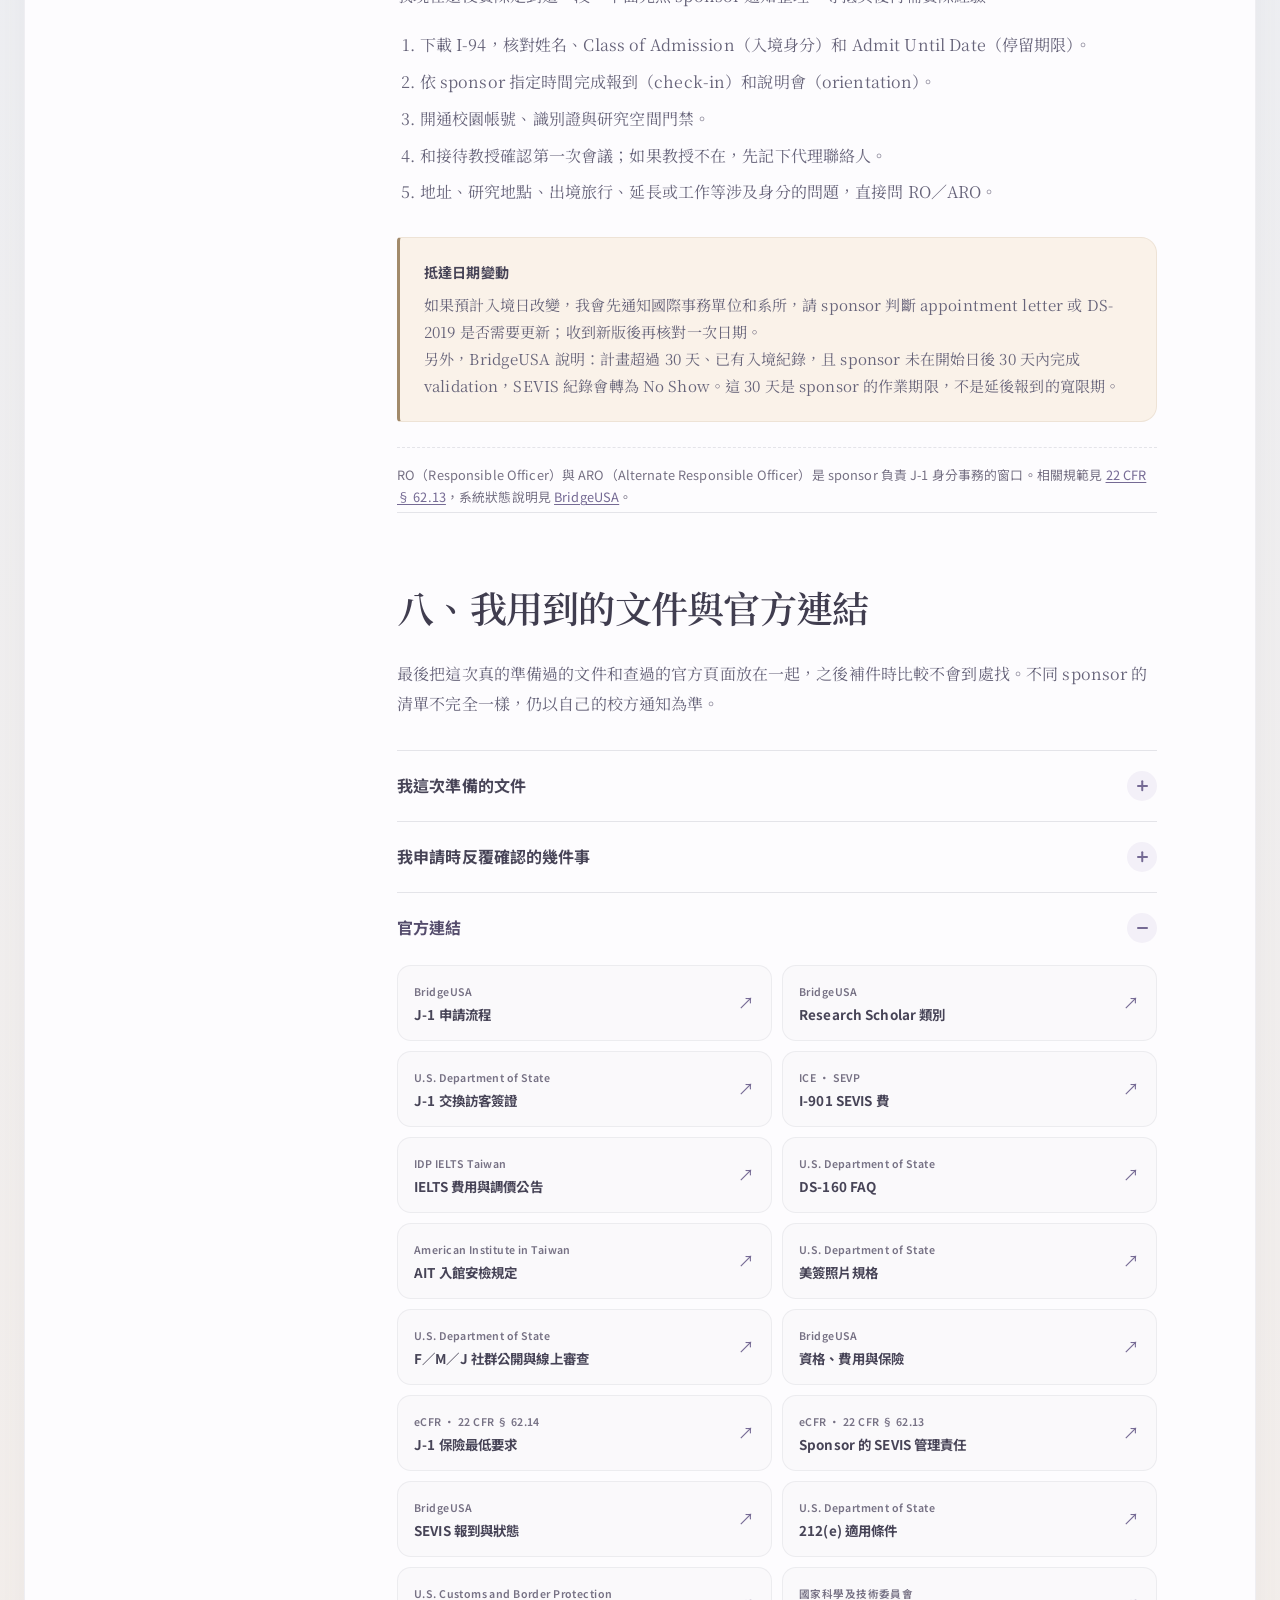
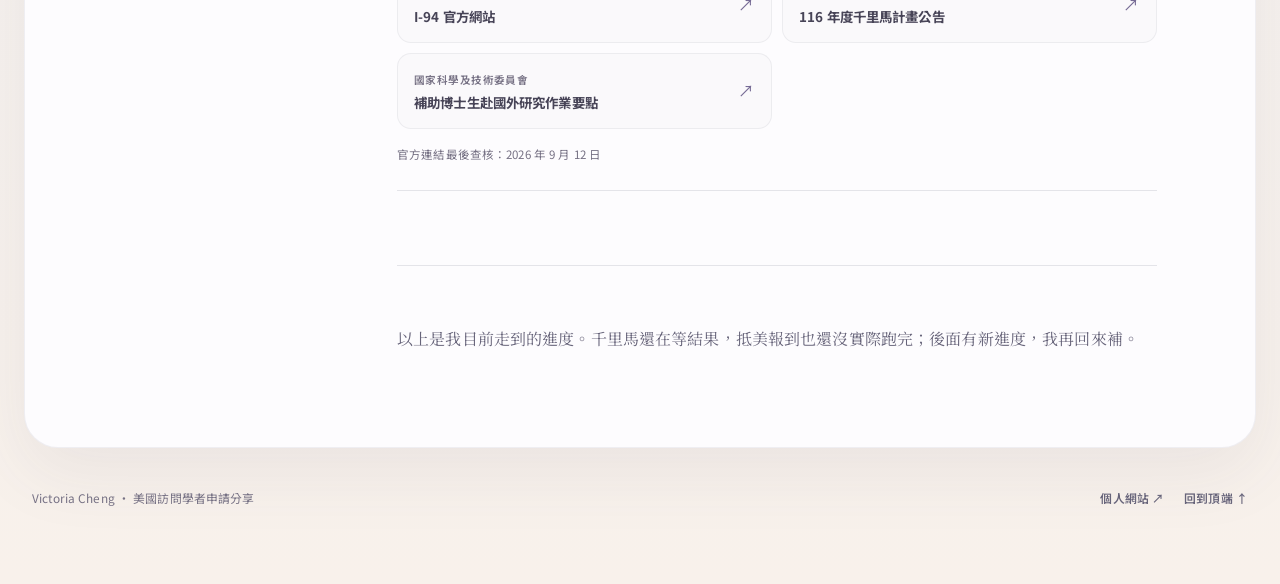
==== commit add360ef: "Remove research planning section" ====
--- a/index.html
+++ b/index.html
@@ -60,7 +60,6 @@
           <nav aria-label="文章目錄">
             <ol>
               <li><a href="#intro">前言</a></li>
-              <li><a href="#planning">先把研究想法寫成一頁</a></li>
               <li><a href="#host">寄出第一封信</a></li>
               <li><a href="#school">校內流程與 DS-2019</a></li>
               <li><a href="#nstc">申請國科會千里馬計畫</a></li>
@@ -78,15 +77,14 @@
             <p>文章目錄</p>
             <nav aria-label="文章目錄">
               <a class="toc-link is-active" href="#intro">前言</a>
-              <a class="toc-link" href="#planning">一、研究想法先寫成一頁</a>
-              <a class="toc-link" href="#host">二、寄出第一封信</a>
-              <a class="toc-link" href="#school">三、校內流程與 DS-2019</a>
-              <a class="toc-link" href="#nstc">四、申請國科會千里馬計畫</a>
-              <a class="toc-link" href="#visa">五、J-1 簽證與面談</a>
-              <a class="toc-link" href="#costs">六、目前實際花費</a>
-              <a class="toc-link" href="#departure">七、行前準備</a>
-              <a class="toc-link" href="#arrival">八、抵美後報到</a>
-              <a class="toc-link" href="#appendix">九、文件與官方連結</a>
+              <a class="toc-link" href="#host">一、寄出第一封信</a>
+              <a class="toc-link" href="#school">二、校內流程與 DS-2019</a>
+              <a class="toc-link" href="#nstc">三、申請國科會千里馬計畫</a>
+              <a class="toc-link" href="#visa">四、J-1 簽證與面談</a>
+              <a class="toc-link" href="#costs">五、目前實際花費</a>
+              <a class="toc-link" href="#departure">六、行前準備</a>
+              <a class="toc-link" href="#arrival">七、抵美後報到</a>
+              <a class="toc-link" href="#appendix">八、文件與官方連結</a>
             </nav>
             <button type="button" id="print-note" hidden>列印／另存 PDF</button>
           </aside>
@@ -106,56 +104,50 @@
                 </div>
                 <ol class="journey-flow" role="list">
                   <li>
-                    <a class="journey-step" href="#planning">
+                    <a class="journey-step" href="#host">
                       <span class="journey-step__marker">01</span>
-                      <span class="journey-step__body"><strong>申請前準備</strong><small>先把研究想法壓成一頁</small></span>
-                    </a>
-                  </li>
-                  <li>
-                    <a class="journey-step" href="#host">
+                      <span class="journey-step__body"><strong>聯絡接待教授</strong><small>寄出第一封信，詢問接待意願</small></span>
+                    </a>
+                  </li>
+                  <li>
+                    <a class="journey-step" href="#school">
                       <span class="journey-step__marker">02</span>
-                      <span class="journey-step__body"><strong>聯絡接待教授</strong><small>寄出第一封信，詢問接待意願</small></span>
-                    </a>
-                  </li>
-                  <li>
-                    <a class="journey-step" href="#school">
+                      <span class="journey-step__body"><strong>校內行政與 DS-2019</strong><small>教授答應後，行政才開始</small></span>
+                    </a>
+                  </li>
+                  <li>
+                    <a class="journey-step" href="#nstc">
                       <span class="journey-step__marker">03</span>
-                      <span class="journey-step__body"><strong>校內行政與 DS-2019</strong><small>教授答應後，行政才開始</small></span>
-                    </a>
-                  </li>
-                  <li>
-                    <a class="journey-step" href="#nstc">
+                      <span class="journey-step__body"><strong>國科會千里馬計畫</strong><small>和校方流程同步準備、送件</small></span>
+                    </a>
+                  </li>
+                  <li>
+                    <a class="journey-step" href="#visa">
                       <span class="journey-step__marker">04</span>
-                      <span class="journey-step__body"><strong>國科會千里馬計畫</strong><small>和校方流程同步準備、送件</small></span>
-                    </a>
-                  </li>
-                  <li>
-                    <a class="journey-step" href="#visa">
+                      <span class="journey-step__body"><strong>J-1 簽證</strong><small>辦 I-901、DS-160 與 AIT 面談</small></span>
+                    </a>
+                  </li>
+                  <li>
+                    <a class="journey-step" href="#costs">
                       <span class="journey-step__marker">05</span>
-                      <span class="journey-step__body"><strong>J-1 簽證</strong><small>辦 I-901、DS-160 與 AIT 面談</small></span>
-                    </a>
-                  </li>
-                  <li>
-                    <a class="journey-step" href="#costs">
+                      <span class="journey-step__body"><strong>實際花費</strong><small>申請、保險與英文準備</small></span>
+                    </a>
+                  </li>
+                  <li>
+                    <a class="journey-step" href="#departure">
                       <span class="journey-step__marker">06</span>
-                      <span class="journey-step__body"><strong>實際花費</strong><small>申請、保險與英文準備</small></span>
-                    </a>
-                  </li>
-                  <li>
-                    <a class="journey-step" href="#departure">
+                      <span class="journey-step__body"><strong>赴美前待辦</strong><small>證件、研究、住宿與保險</small></span>
+                    </a>
+                  </li>
+                  <li>
+                    <a class="journey-step" href="#arrival">
                       <span class="journey-step__marker">07</span>
-                      <span class="journey-step__body"><strong>赴美前待辦</strong><small>證件、研究、住宿與保險</small></span>
-                    </a>
-                  </li>
-                  <li>
-                    <a class="journey-step" href="#arrival">
+                      <span class="journey-step__body"><strong>抵美後待辦</strong><small>完成報到、核對 I-94 與校園權限</small></span>
+                    </a>
+                  </li>
+                  <li>
+                    <a class="journey-step" href="#appendix">
                       <span class="journey-step__marker">08</span>
-                      <span class="journey-step__body"><strong>抵美後待辦</strong><small>完成報到、核對 I-94 與校園權限</small></span>
-                    </a>
-                  </li>
-                  <li>
-                    <a class="journey-step" href="#appendix">
-                      <span class="journey-step__marker">09</span>
                       <span class="journey-step__body"><strong>文件與官方連結</strong><small>這次真的查過、準備過的資料</small></span>
                     </a>
                   </li>
@@ -163,24 +155,8 @@
               </nav>
             </section>
 
-            <section class="article-section" id="planning" aria-labelledby="planning-title">
-              <h2 id="planning-title">一、先把研究想法整理成一頁</h2>
-              <p>我一開始其實也不知道第一步要做什麼，因為訪問學者不像一般升學，沒有統一的申請入口。後來我先逼自己回答三個問題：想去哪裡、想跟誰合作、這段時間到底要完成什麼。答案大致有了，才開始整理資料。</p>
-              <p>我沒有直接寫一份很長的研究計畫，而是先壓成一頁，內容包括：</p>
-              <ul>
-                <li>研究主題與目前進度</li>
-                <li>為什麼想去這個研究單位</li>
-                <li>想和接待教授合作的部分</li>
-                <li>預計訪問時間與成果</li>
-              </ul>
-              <aside class="note-box">
-                <strong>一頁研究說明</strong>
-                <p>這一頁原本只是拿來聯絡教授，結果後來補校方資料和準備簽證面談都用得到。我的做法是先把短版寫順，需要完整版本時再往下展開，就不用每次都從頭寫。</p>
-              </aside>
-            </section>
-
             <section class="article-section" id="host" aria-labelledby="host-title">
-              <h2 id="host-title">二、寄出第一封信，找到接待教授</h2>
+              <h2 id="host-title">一、寄出第一封信，找到接待教授</h2>
               <p>確定想聯絡的教授後，我先讀了對方近期的研究，確認題目真的接得起來才寄信。我寄信前拖了一陣子，結果教授很快就回覆願意接待。</p>
               <p>我的信沒有寫很長，大致照下面的順序：</p>
               <h3>第一封信的內容</h3>
@@ -188,13 +164,13 @@
                 <li>我是誰、現在做什麼研究</li>
                 <li>為什麼找這位教授</li>
                 <li>預計訪問時間和合作方式</li>
-                <li>CV 和一頁研究說明</li>
+                <li>CV</li>
               </ol>
               <p>收到回覆時當然很開心，但我很快發現，「教授答應」和「學校正式核准」是兩回事。後面還要經過系所和學院審核，我也另外補了一份 research proposal。前後大約等了一個月，才拿到正式的 offer／appointment letter。</p>
             </section>
 
             <section class="article-section" id="school" aria-labelledby="school-title">
-              <h2 id="school-title">三、教授答應後，校內流程才開始</h2>
+              <h2 id="school-title">二、教授答應後，校內流程才開始</h2>
               <p>教授同意之後，才進入真正繁瑣的校內流程。資料要經過系所、學院和國際事務單位，內容包括護照資料頁、CV、學位或在學證明、研究說明、經費證明和英文能力資料。</p>
               <p>這裡很容易搞混：DS-2019 不是自己上網下載來填，而是 J-1 sponsor 審完資料、建立 SEVIS 紀錄後，再核發給申請人。</p>
               <div class="steps">
@@ -225,7 +201,7 @@
             </section>
 
             <section class="article-section" id="nstc" aria-labelledby="nstc-title">
-              <h2 id="nstc-title">四、申請國科會千里馬計畫</h2>
+              <h2 id="nstc-title">三、申請國科會千里馬計畫</h2>
               <p>校方流程在跑的同時，我也申請了國科會「補助博士生赴國外研究計畫」，也就是千里馬。這是另一套系統、另一份申請，和 DS-2019 不會自動連動；好處是外語證明、教授同意函和研究計畫等資料有一部分可以共用。目前已經送件，結果還沒公告。</p>
               <p>我交的資料包括外語能力證明、國外教授同意函、資格證明、推薦函、歷年成績單、20 頁內的研究計畫，以及至少一篇已發表著作。</p>
               <p>這部分最花時間的不是填表，而是研究計畫。送出前，我把邀請函、英文證明和計畫書放在一起對，確認訪問目的、時間和研究內容沒有互相打架。</p>
@@ -259,7 +235,7 @@
             </section>
 
             <section class="article-section" id="visa" aria-labelledby="visa-title">
-              <h2 id="visa-title">五、J-1 簽證與 AIT 面談</h2>
+              <h2 id="visa-title">四、J-1 簽證與 AIT 面談</h2>
               <p>DS-2019 到手、資料確認無誤後，我就接著辦 J-1。這一段我花最多時間的，是把 DS-160、文件和面談答案一一對好。我的順序是：</p>
               <ol class="number-list">
                 <li><span>01</span><div><strong>繳 I-901 SEVIS 費</strong><p>照 sponsor 提供的資料完成繳費，收據另外存一份。</p></div></li>
@@ -314,7 +290,7 @@
             </section>
 
             <section class="article-section" id="costs" aria-labelledby="costs-title">
-              <h2 id="costs-title">六、這趟申請目前花了多少錢</h2>
+              <h2 id="costs-title">五、這趟申請目前花了多少錢</h2>
               <p>把刷卡紀錄整理完後，目前確定支出的金額是約 NT$101,802。下面只算真的付掉的錢；財力證明、機票、房租和生活費都沒有放進總額。</p>
 
               <div class="cost-summary" aria-label="目前支出總額">
@@ -378,7 +354,7 @@
             </section>
 
             <section class="article-section" id="departure" aria-labelledby="departure-title">
-              <h2 id="departure-title">七、簽證辦完後的行前準備</h2>
+              <h2 id="departure-title">六、簽證辦完後的行前準備</h2>
               <p>簽證辦完後，我同時開始處理證件、研究和生活安排，清單大致分成三組。</p>
               <div class="prep-grid">
                 <section>
@@ -413,7 +389,7 @@
             </section>
 
             <section class="article-section" id="arrival" aria-labelledby="arrival-title">
-              <h2 id="arrival-title">八、抵美後還有一輪報到</h2>
+              <h2 id="arrival-title">七、抵美後還有一輪報到</h2>
               <p>我現在還沒實際走到這一段，下面先照 sponsor 通知整理，等抵美後再補實際經驗。</p>
               <ol>
                 <li>下載 I-94，核對姓名、Class of Admission（入境身分）和 Admit Until Date（停留期限）。</li>
@@ -431,7 +407,7 @@
             </section>
 
             <section class="article-section" id="appendix" aria-labelledby="appendix-title">
-              <h2 id="appendix-title">九、我用到的文件與官方連結</h2>
+              <h2 id="appendix-title">八、我用到的文件與官方連結</h2>
               <p>最後把這次真的準備過的文件和查過的官方頁面放在一起，之後補件時比較不會到處找。不同 sponsor 的清單不完全一樣，仍以自己的校方通知為準。</p>
 
               <div class="accordion-list">
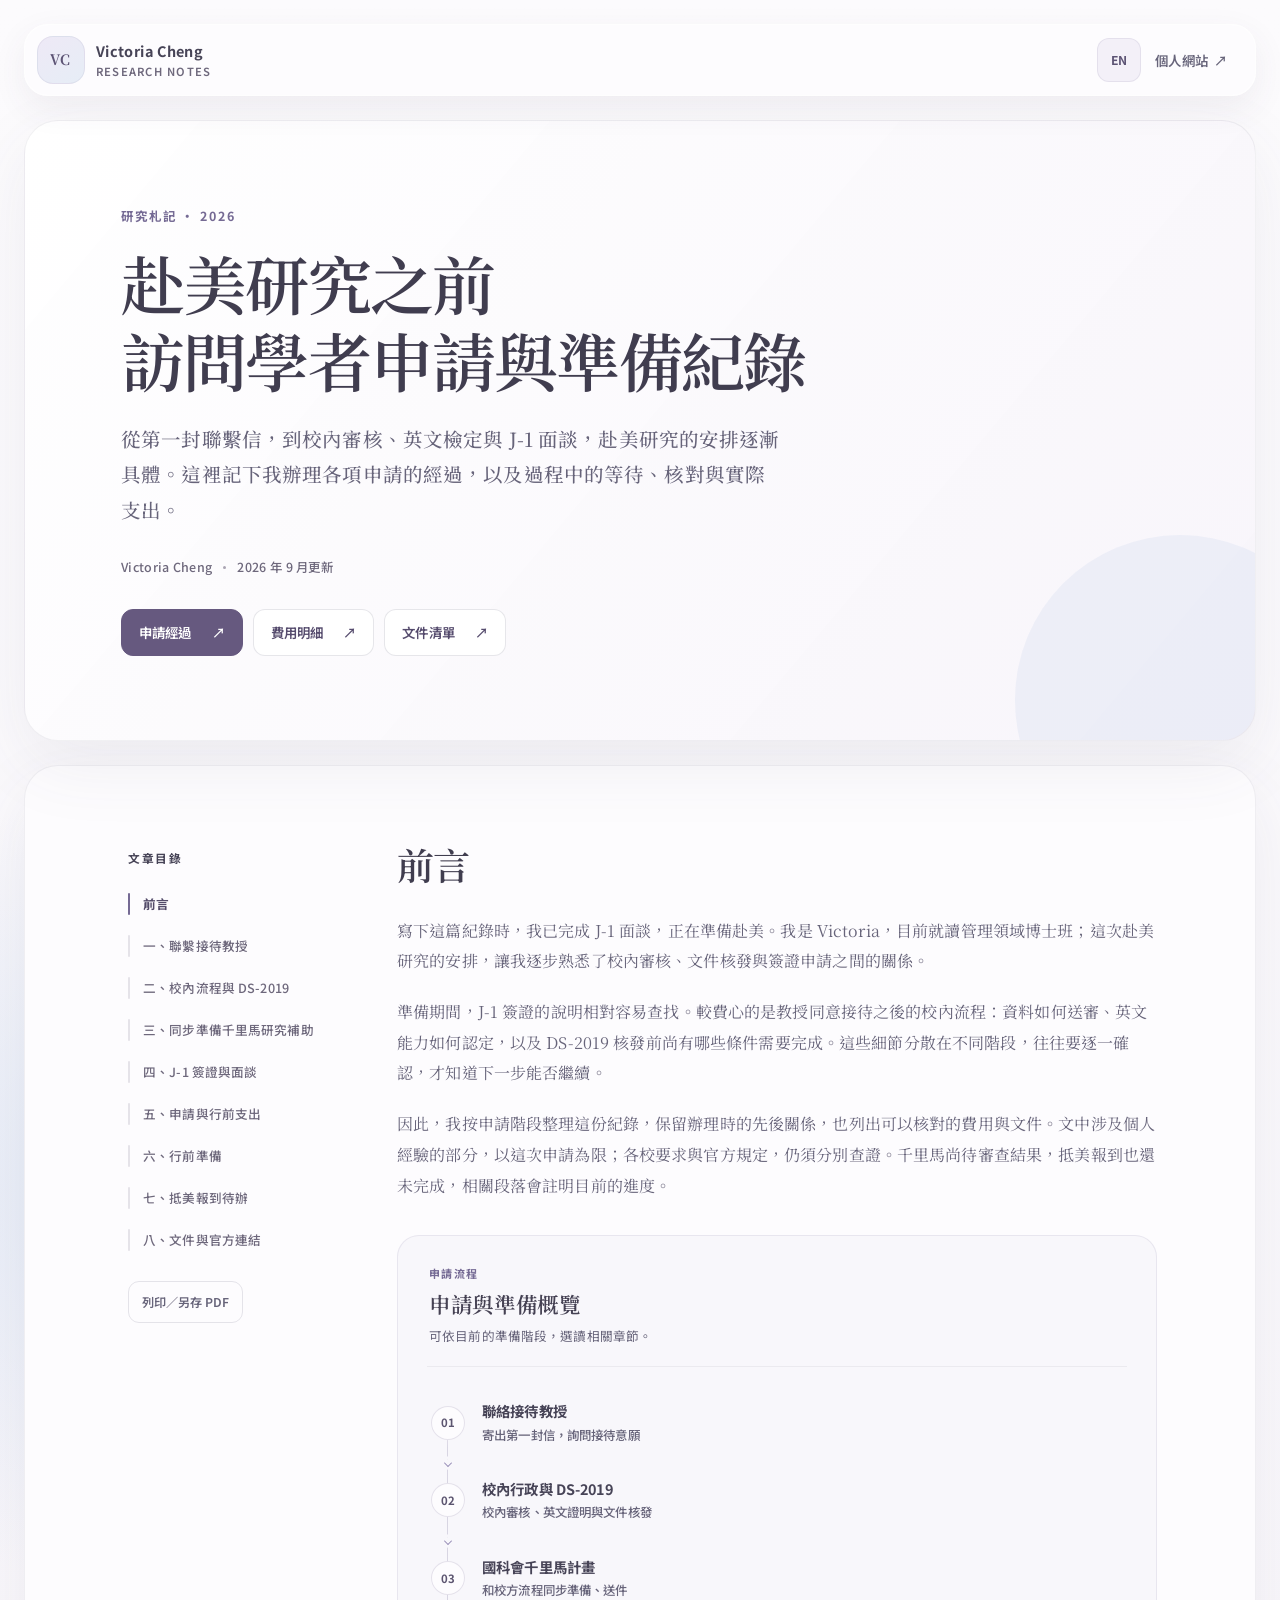
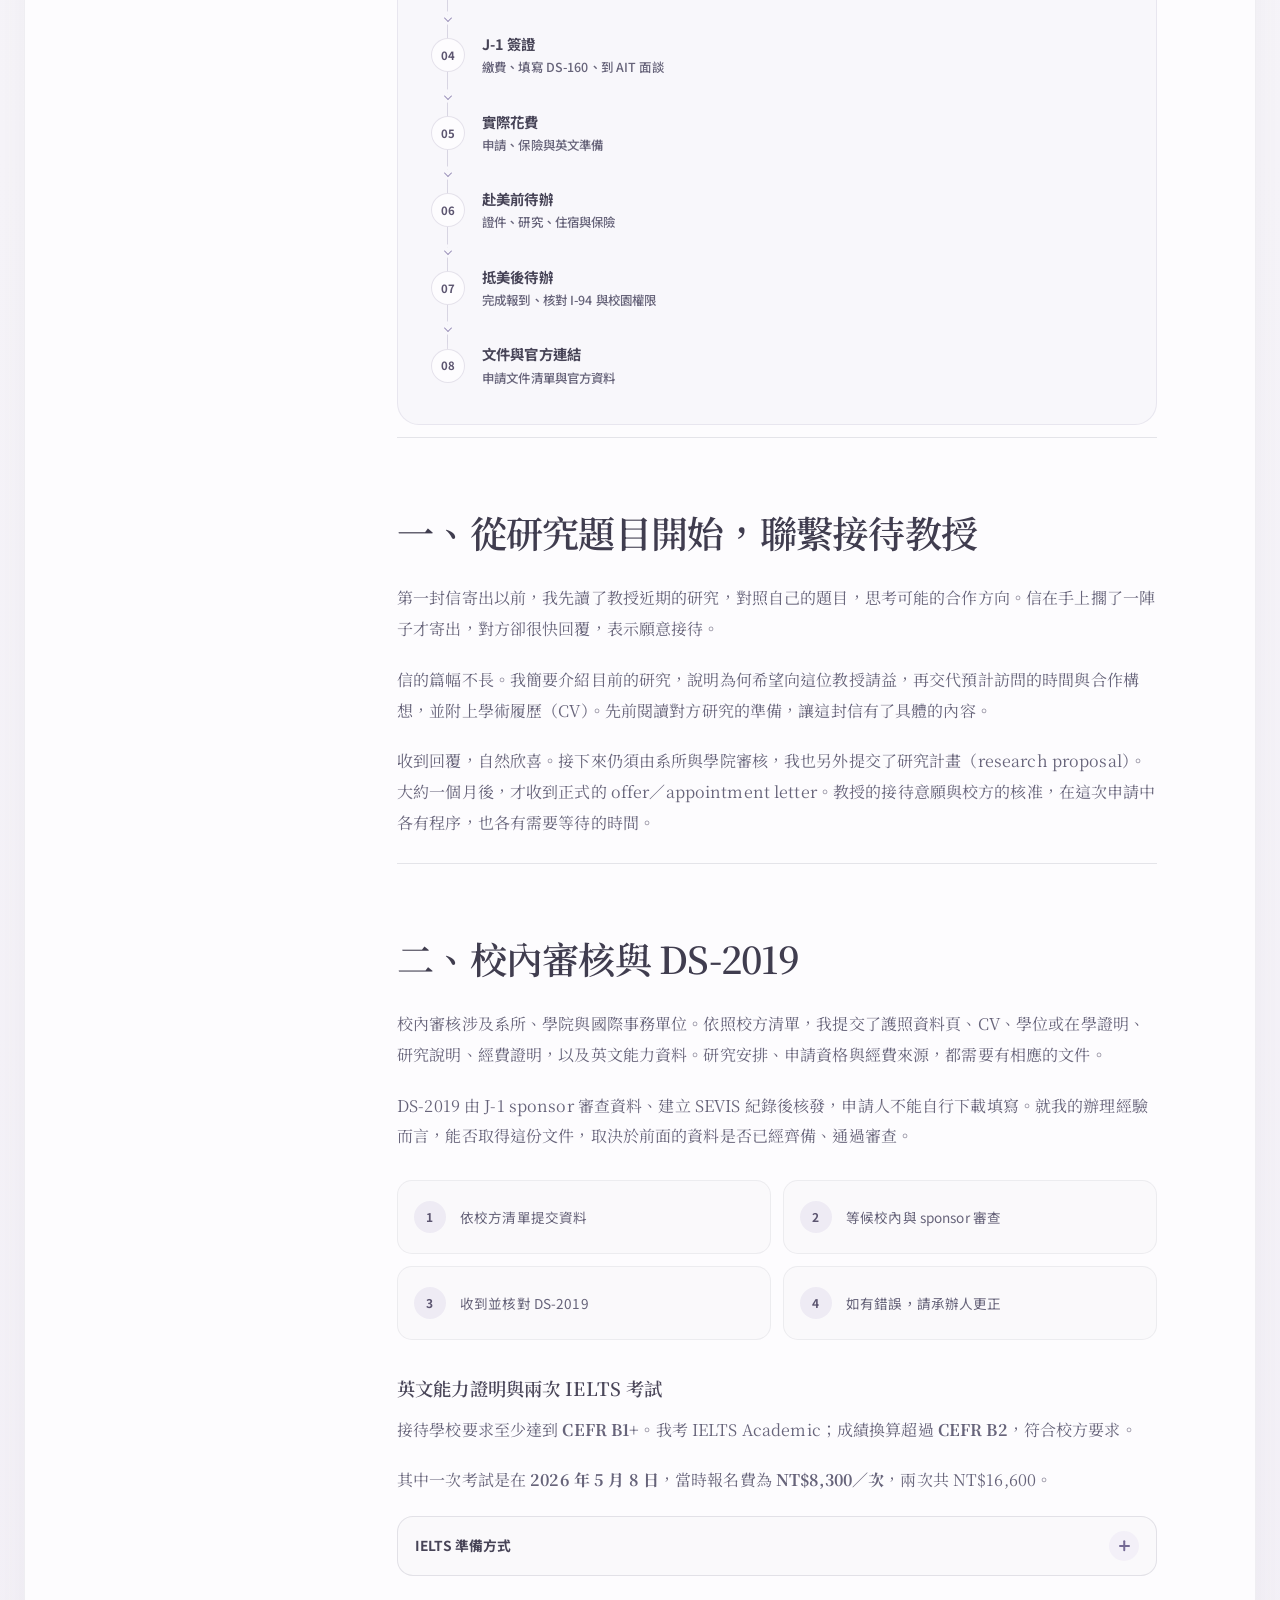
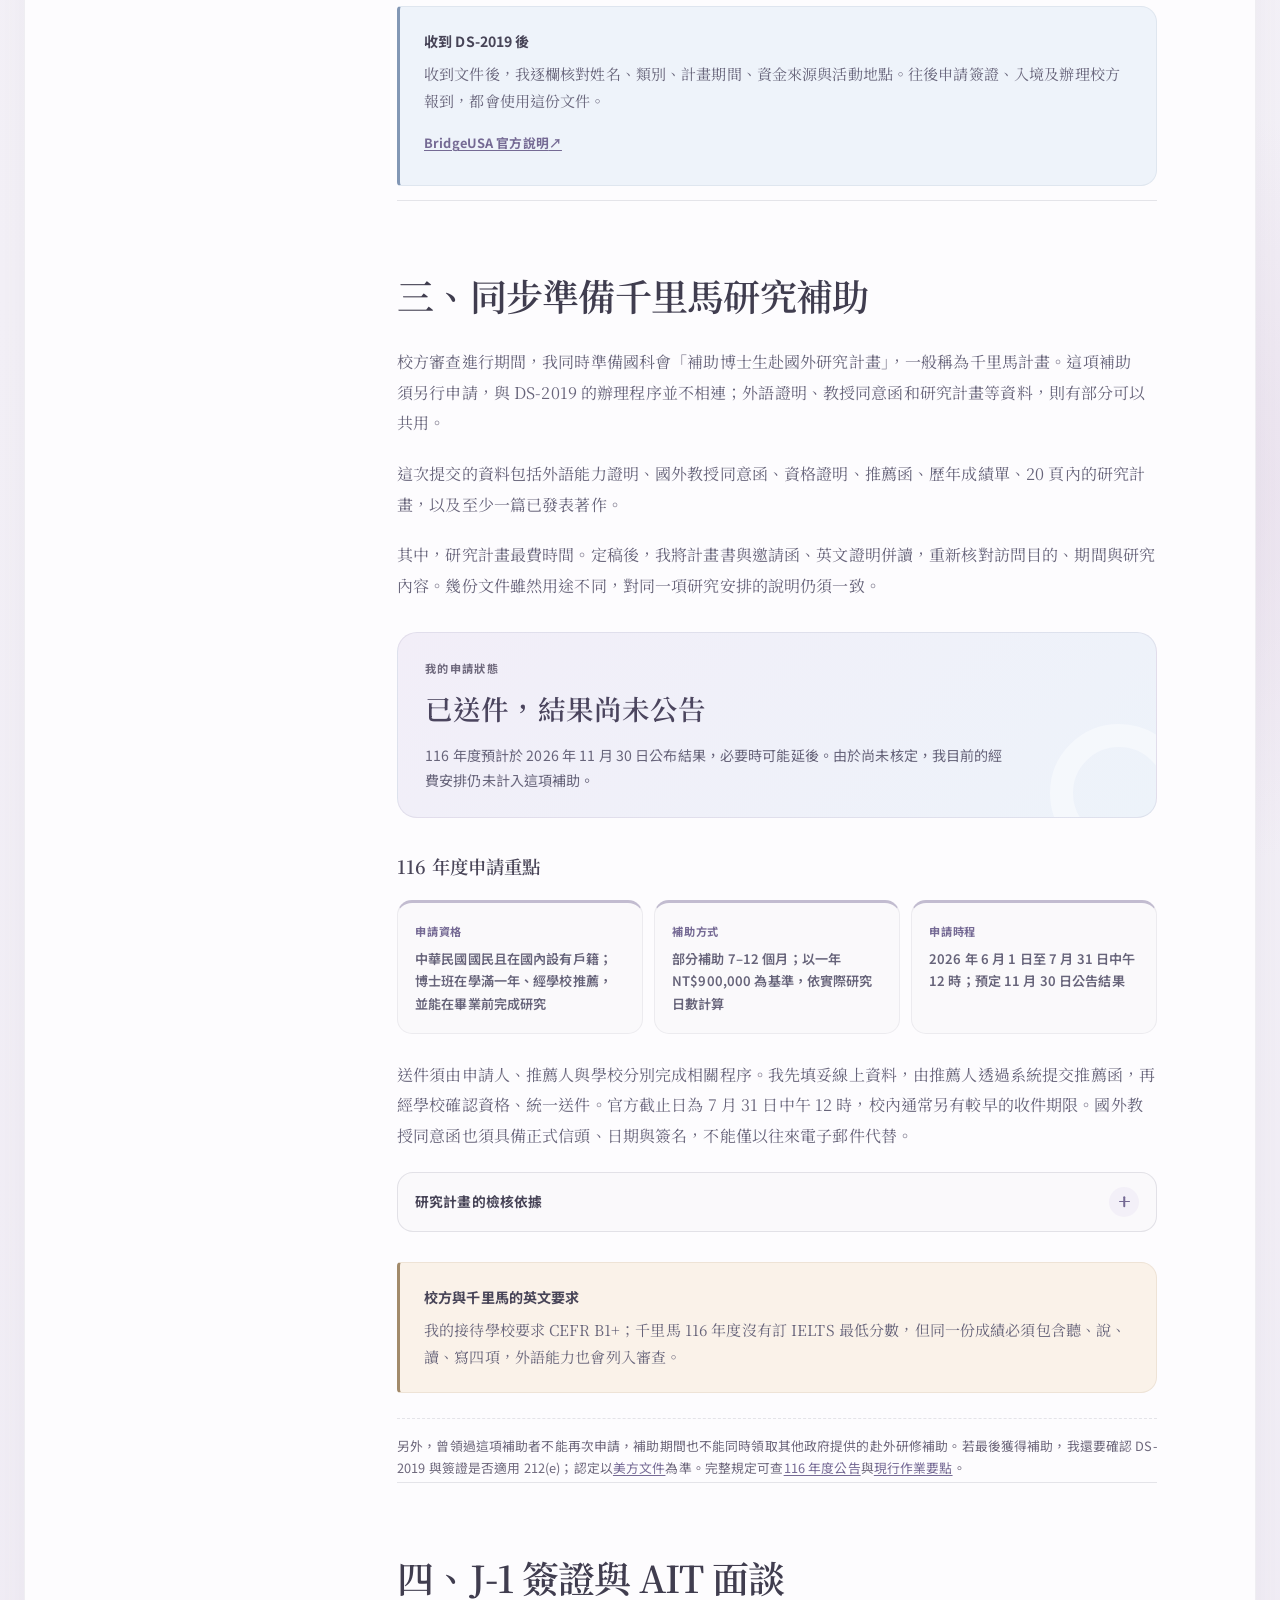
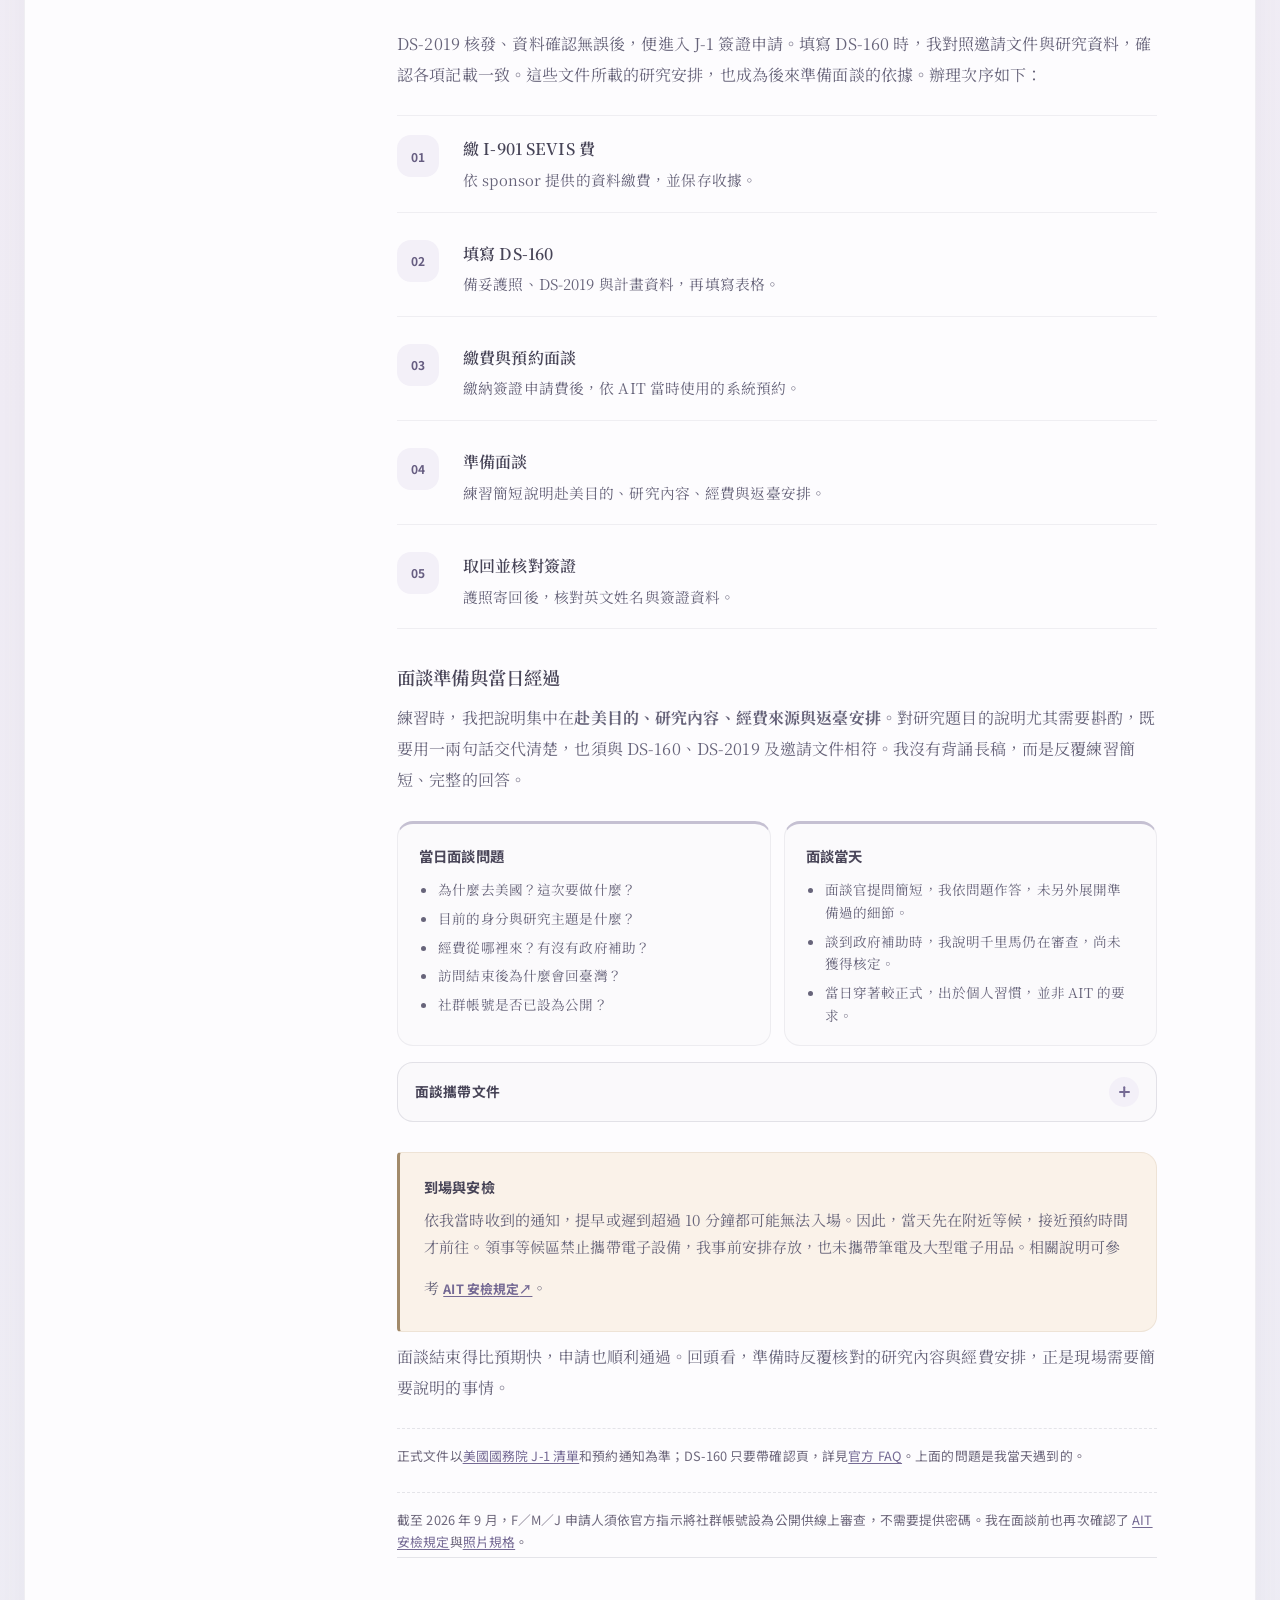
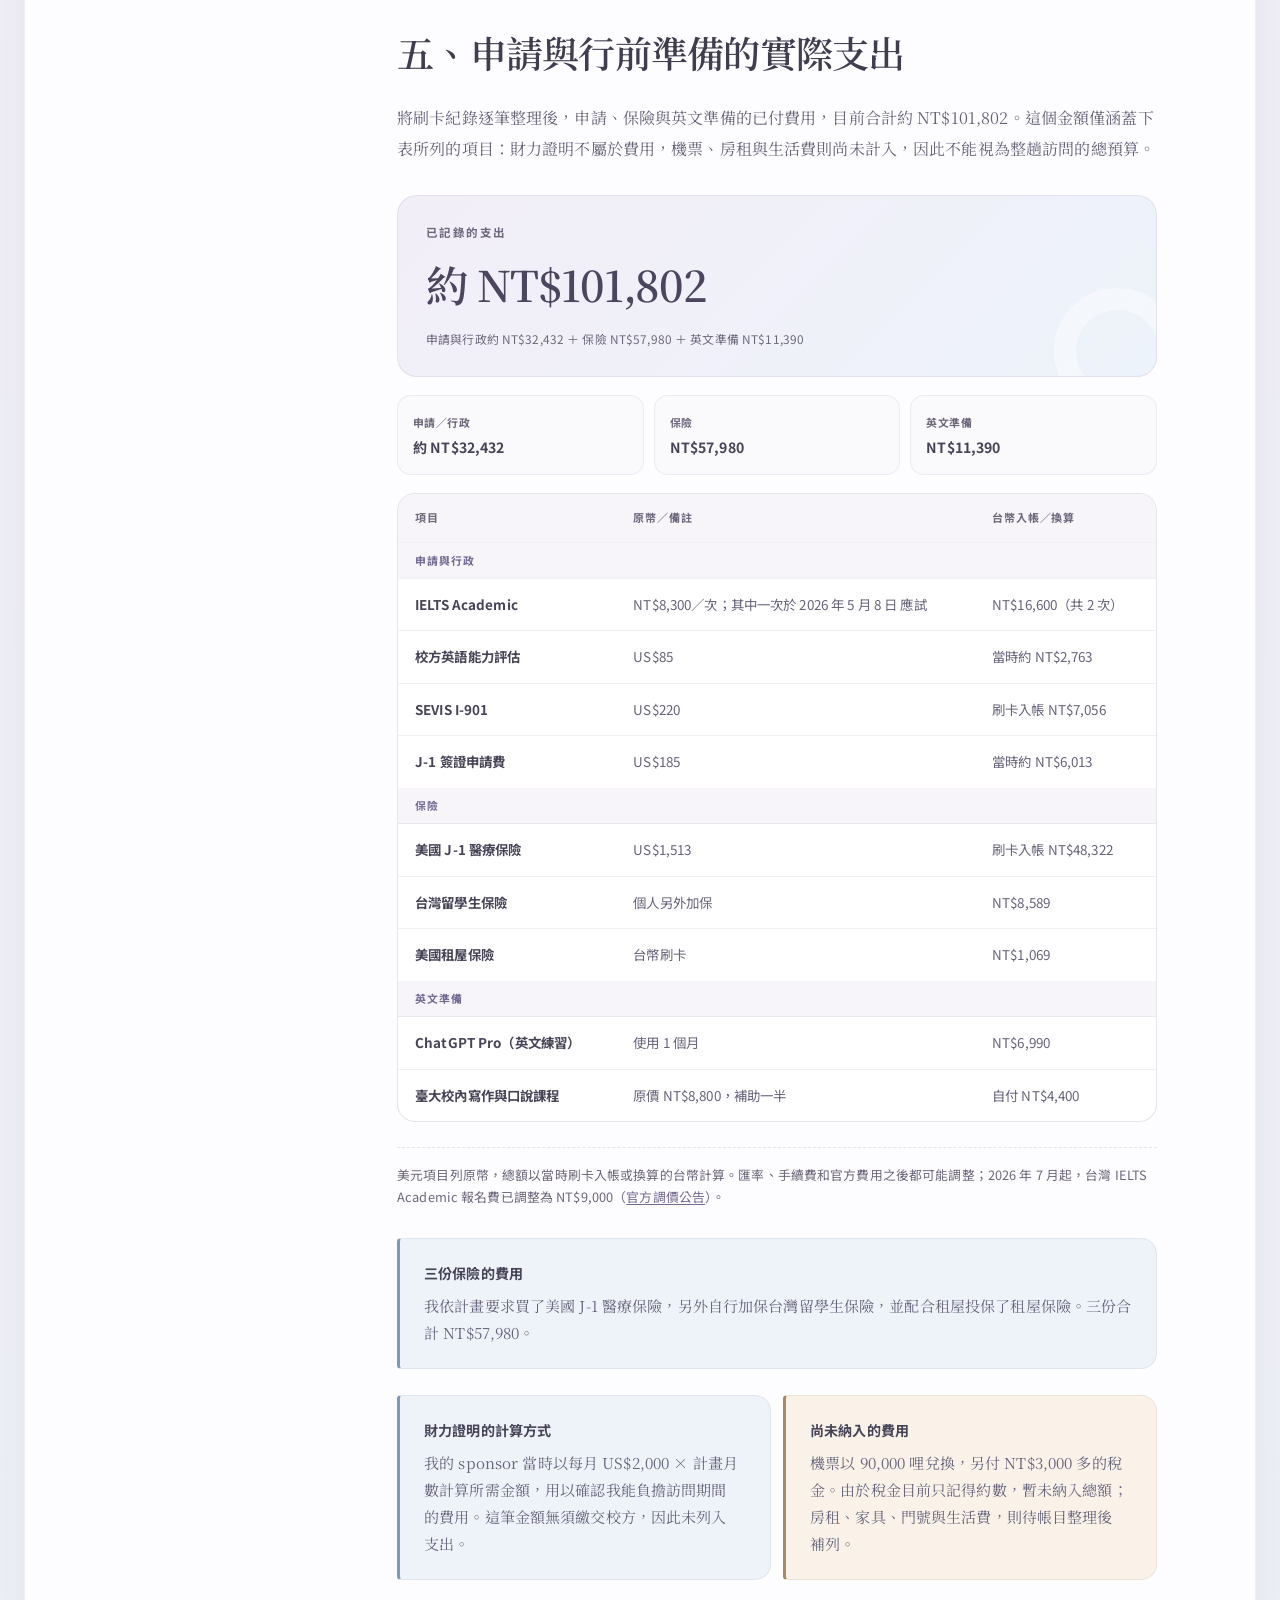
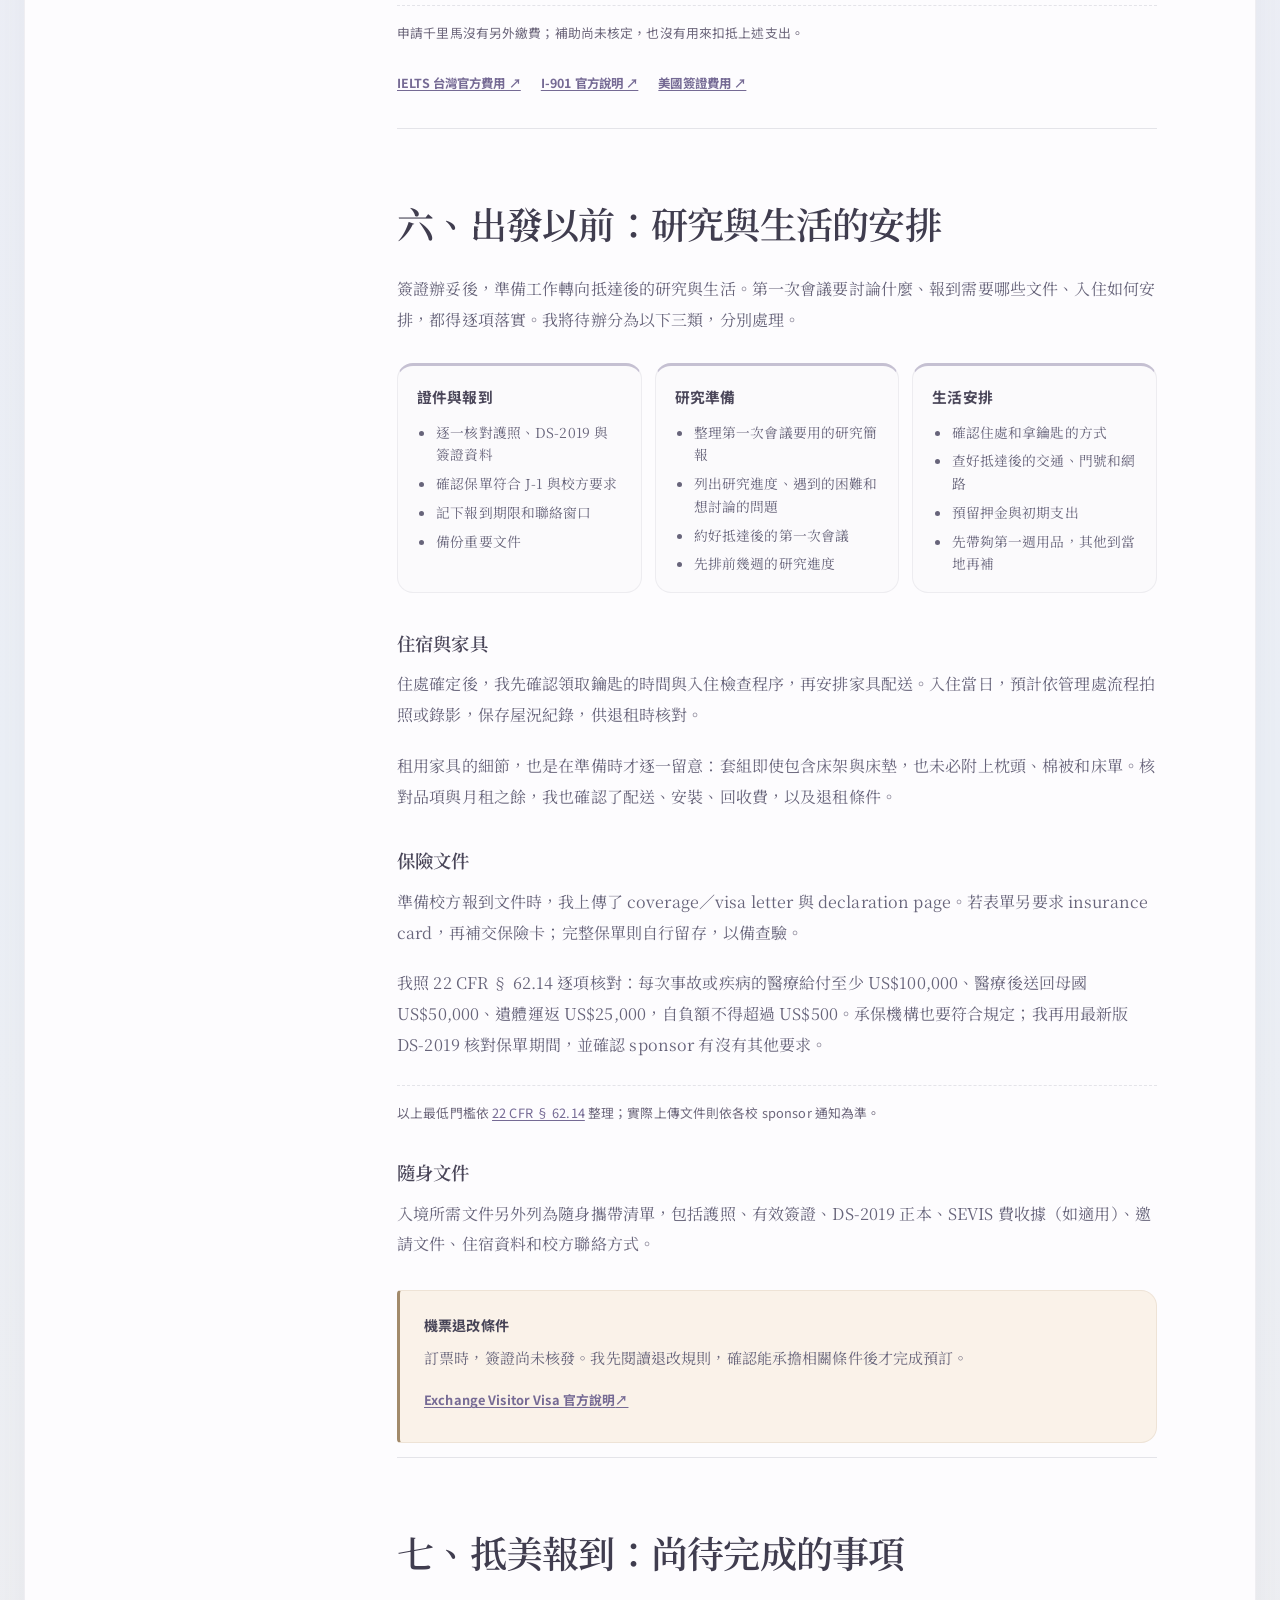
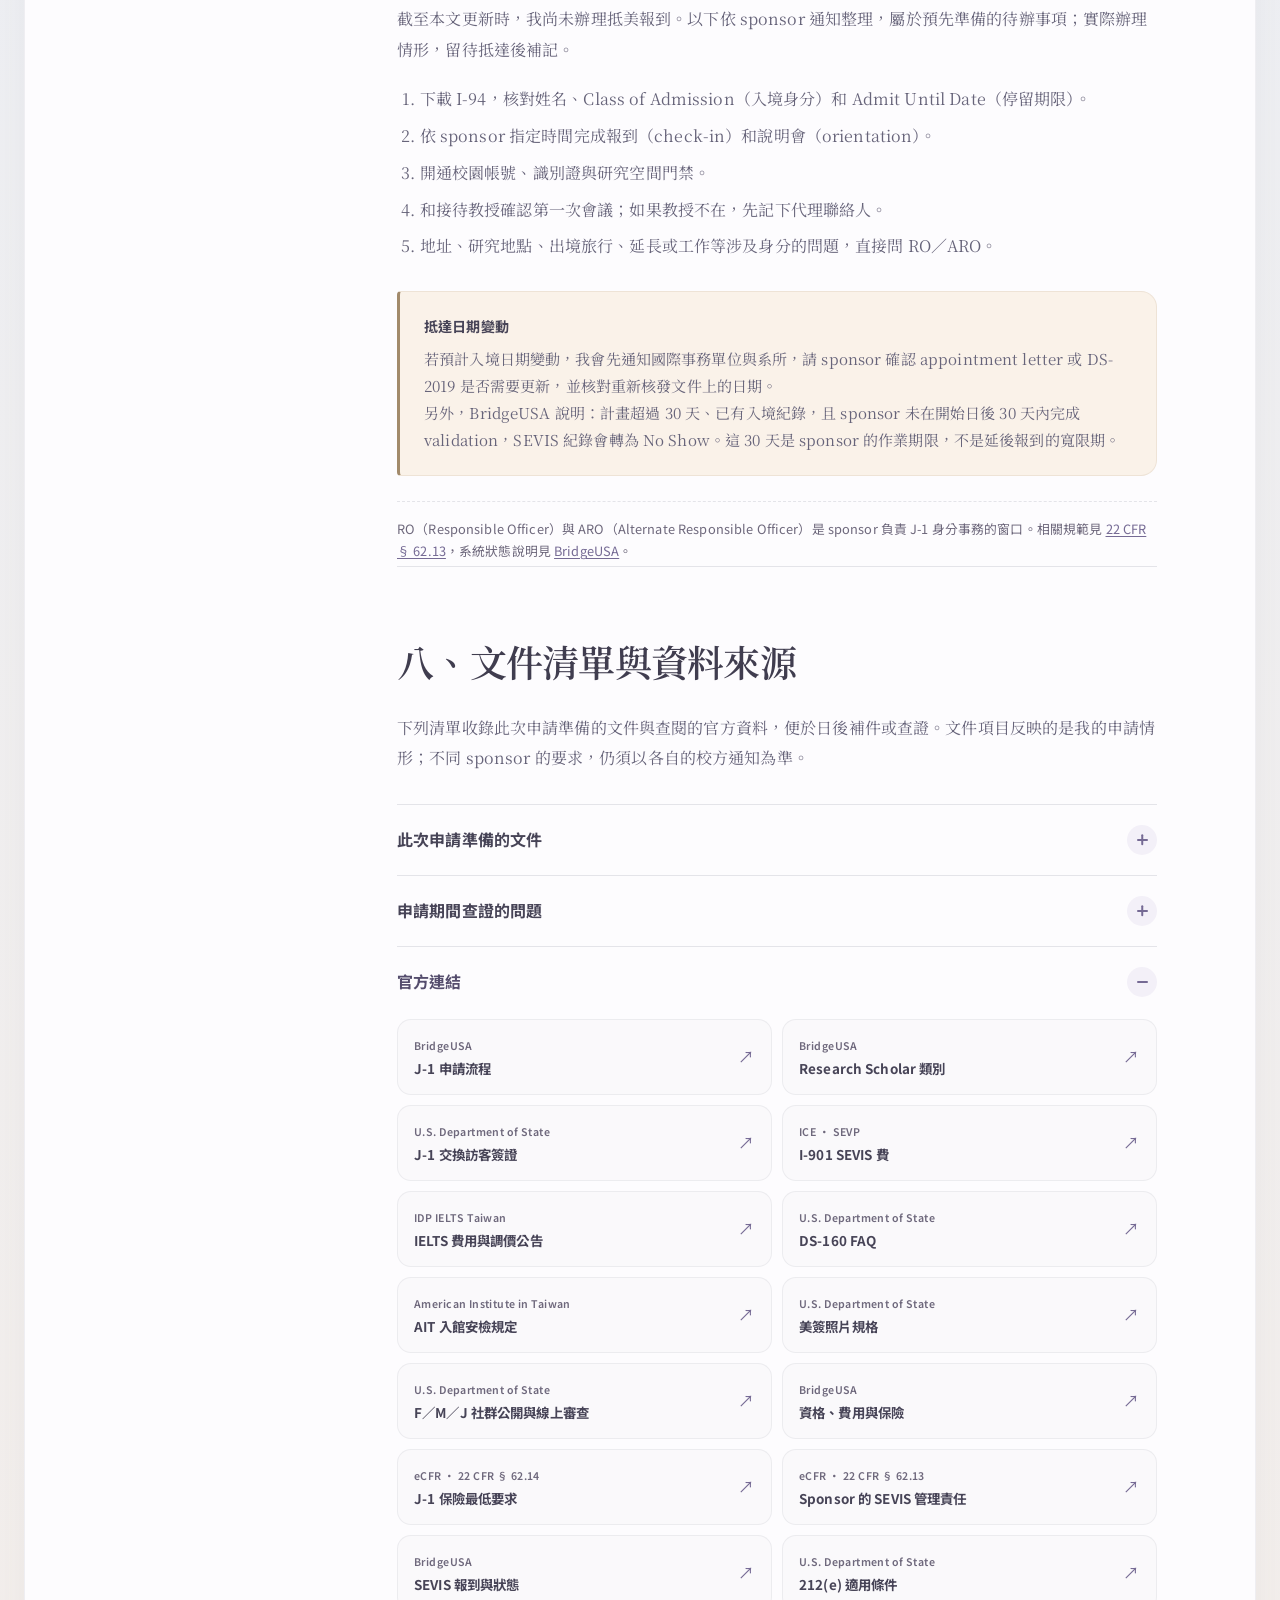
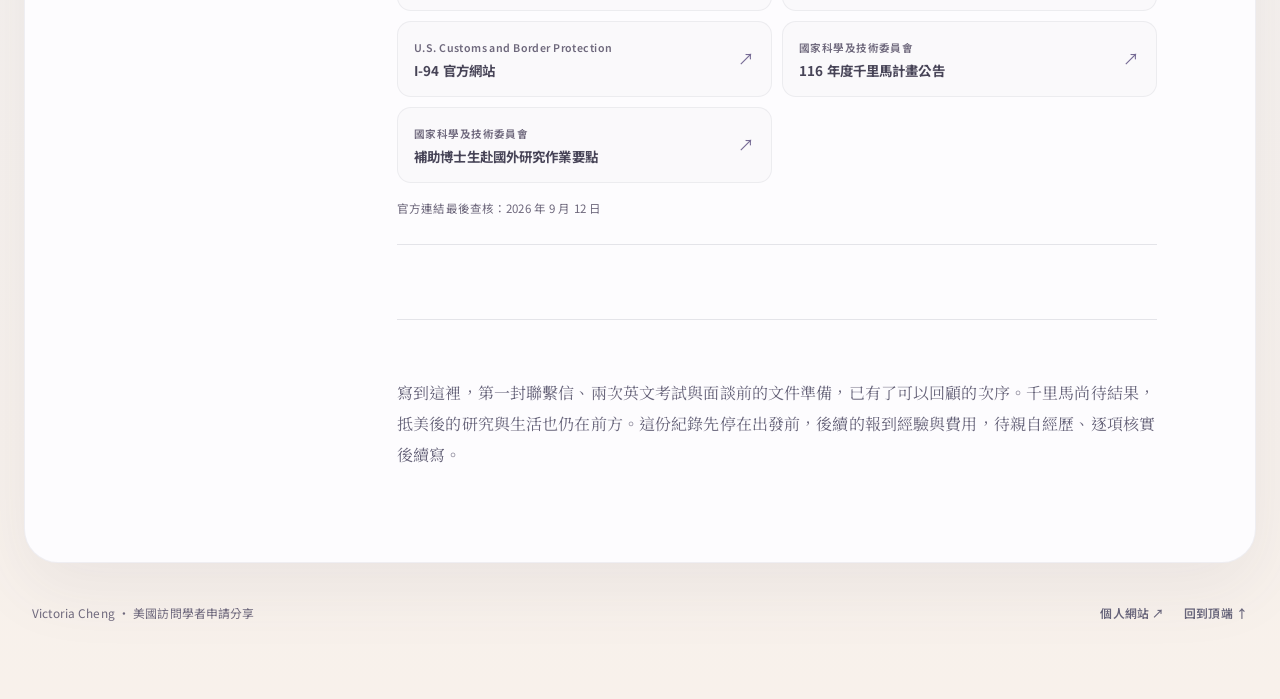
==== commit 8d33675a: "Refine bilingual scholar essay and improve reading navigation" ====
--- a/index.html
+++ b/index.html
@@ -3,8 +3,8 @@
 <head>
   <meta charset="utf-8">
   <meta name="viewport" content="width=device-width, initial-scale=1">
-  <title>美國訪問學者申請分享：流程、J-1 面談與實際花費｜Victoria Cheng</title>
-  <meta name="description" content="我的美國訪問學者申請經驗：從聯絡接待教授、補英文成績和申請千里馬，到取得 DS-2019、完成 J-1 面談，以及目前實際花費。">
+  <title>赴美研究之前：訪問學者申請、J-1 面談與費用紀錄｜Victoria Cheng</title>
+  <meta name="description" content="一位管理領域博士生的赴美研究準備紀錄，記述聯繫接待教授、校內審核、英文檢定、千里馬申請與 J-1 面談，並整理實際支出及行前文件。">
   <meta name="author" content="Victoria Cheng">
   <meta name="theme-color" content="#f7f4fe">
   <meta name="robots" content="index,follow">
@@ -19,13 +19,13 @@
   <meta property="og:type" content="article">
   <meta property="og:locale" content="zh_TW">
   <meta property="og:locale:alternate" content="en_US">
-  <meta property="og:title" content="美國訪問學者申請分享：流程、J-1 面談與實際花費">
-  <meta property="og:description" content="我的美國訪問學者申請經驗：從聯絡接待教授、補英文成績和申請千里馬，到取得 DS-2019、完成 J-1 面談，以及目前實際花費。">
+  <meta property="og:title" content="赴美研究之前：訪問學者申請、J-1 面談與費用紀錄">
+  <meta property="og:description" content="一位管理領域博士生的赴美研究準備紀錄，記述聯繫接待教授、校內審核、英文檢定、千里馬申請與 J-1 面談，並整理實際支出及行前文件。">
   <meta property="og:url" content="https://victoriac1122.github.io/us-visiting-scholar-guide/">
   <meta property="article:author" content="Victoria Cheng">
   <meta name="twitter:card" content="summary">
-  <link rel="stylesheet" href="styles.css?v=9">
-  <script defer src="script.js?v=6"></script>
+  <link rel="stylesheet" href="styles.css?v=10">
+  <script defer src="script.js?v=7"></script>
 </head>
 <body>
   <a class="skip-link" href="#main-content">直接前往主要內容</a>
@@ -46,27 +46,32 @@
     <main id="main-content" tabindex="-1">
       <article>
         <header class="article-head" id="top">
-          <p class="eyebrow">我的申請過程與實際花費</p>
-          <h1>美國訪問學者申請分享<br>從聯絡教授到 J-1 面談</h1>
-          <p class="article-dek">找到願意接待的教授只是第一步。後面還有英文門檻、校內行政、千里馬、DS-2019 和 J-1 面談。這篇把我一路怎麼跑、目前花了多少錢，都寫下來。</p>
+          <p class="eyebrow">研究札記 · 2026</p>
+          <h1>赴美研究之前<br>訪問學者申請與準備紀錄</h1>
+          <p class="article-dek">從第一封聯繫信，到校內審核、英文檢定與 J-1 面談，赴美研究的安排逐漸具體。這裡記下我辦理各項申請的經過，以及過程中的等待、核對與實際支出。</p>
           <div class="article-meta" aria-label="文章資訊">
             <span>Victoria Cheng</span>
             <span><time datetime="2026-09">2026 年 9 月更新</time></span>
           </div>
+          <nav class="quick-links" aria-label="快速閱讀">
+            <a class="quick-link--primary" href="#host">申請經過 <span aria-hidden="true">↗</span></a>
+            <a href="#costs">費用明細 <span aria-hidden="true">↗</span></a>
+            <a href="#appendix">文件清單 <span aria-hidden="true">↗</span></a>
+          </nav>
         </header>
 
         <details class="mobile-toc">
-          <summary><span>文章目錄</span><span class="disclosure-icon" aria-hidden="true"></span></summary>
+          <summary><span class="mobile-toc-label">文章目錄 <small class="current-chapter"></small></span><span class="disclosure-icon" aria-hidden="true"></span></summary>
           <nav aria-label="文章目錄">
             <ol>
               <li><a href="#intro">前言</a></li>
-              <li><a href="#host">寄出第一封信</a></li>
+              <li><a href="#host">聯繫接待教授</a></li>
               <li><a href="#school">校內流程與 DS-2019</a></li>
               <li><a href="#nstc">申請國科會千里馬計畫</a></li>
               <li><a href="#visa">J-1 簽證與面談</a></li>
-              <li><a href="#costs">目前實際花費</a></li>
+              <li><a href="#costs">申請與行前支出</a></li>
               <li><a href="#departure">行前準備</a></li>
-              <li><a href="#arrival">抵美後報到</a></li>
+              <li><a href="#arrival">抵美報到待辦</a></li>
               <li><a href="#appendix">文件與官方連結</a></li>
             </ol>
           </nav>
@@ -77,13 +82,13 @@
             <p>文章目錄</p>
             <nav aria-label="文章目錄">
               <a class="toc-link is-active" href="#intro">前言</a>
-              <a class="toc-link" href="#host">一、寄出第一封信</a>
+              <a class="toc-link" href="#host">一、聯繫接待教授</a>
               <a class="toc-link" href="#school">二、校內流程與 DS-2019</a>
-              <a class="toc-link" href="#nstc">三、申請國科會千里馬計畫</a>
+              <a class="toc-link" href="#nstc">三、同步準備千里馬研究補助</a>
               <a class="toc-link" href="#visa">四、J-1 簽證與面談</a>
-              <a class="toc-link" href="#costs">五、目前實際花費</a>
+              <a class="toc-link" href="#costs">五、申請與行前支出</a>
               <a class="toc-link" href="#departure">六、行前準備</a>
-              <a class="toc-link" href="#arrival">七、抵美後報到</a>
+              <a class="toc-link" href="#arrival">七、抵美報到待辦</a>
               <a class="toc-link" href="#appendix">八、文件與官方連結</a>
             </nav>
             <button type="button" id="print-note" hidden>列印／另存 PDF</button>
@@ -92,15 +97,15 @@
           <div class="article-body">
             <section class="article-section intro" id="intro" aria-labelledby="intro-title">
               <h2 id="intro-title">前言</h2>
-              <p>嗨大家好，我是 Victoria，目前是管理領域的博士生。這次想分享我目前走到的美國訪問學者申請過程。</p>
-              <p>我自己準備時發現，J-1 簽證資料很好找，反而是教授答應接待之後，學校內部怎麼跑、DS-2019 怎麼來，比較少有人完整寫。這一段剛好是我花最多時間確認的地方，所以趁記憶還清楚，把申請順序、卡住的地方和實際花費一起記下來。</p>
-              <p>先說，這是我自己的申請經驗，每間學校要求可能不同。千里馬結果還沒出來，抵美後也還沒實際走完，有新進度我會再補。</p>
+              <p>寫下這篇紀錄時，我已完成 J-1 面談，正在準備赴美。我是 Victoria，目前就讀管理領域博士班；這次赴美研究的安排，讓我逐步熟悉了校內審核、文件核發與簽證申請之間的關係。</p>
+              <p>準備期間，J-1 簽證的說明相對容易查找。較費心的是教授同意接待之後的校內流程：資料如何送審、英文能力如何認定，以及 DS-2019 核發前尚有哪些條件需要完成。這些細節分散在不同階段，往往要逐一確認，才知道下一步能否繼續。</p>
+              <p>因此，我按申請階段整理這份紀錄，保留辦理時的先後關係，也列出可以核對的費用與文件。文中涉及個人經驗的部分，以這次申請為限；各校要求與官方規定，仍須分別查證。千里馬尚待審查結果，抵美報到也還未完成，相關段落會註明目前的進度。</p>
 
               <nav class="journey-map" aria-labelledby="journey-kicker journey-title">
                 <div class="journey-map__head">
                   <p class="journey-map__kicker" id="journey-kicker">申請流程</p>
-                  <h3 id="journey-title">這次申請的整體順序</h3>
-                  <p>想直接找某一步，可以點章節跳轉。</p>
+                  <h3 id="journey-title">申請與準備概覽</h3>
+                  <p>可依目前的準備階段，選讀相關章節。</p>
                 </div>
                 <ol class="journey-flow" role="list">
                   <li>
@@ -112,7 +117,7 @@
                   <li>
                     <a class="journey-step" href="#school">
                       <span class="journey-step__marker">02</span>
-                      <span class="journey-step__body"><strong>校內行政與 DS-2019</strong><small>教授答應後，行政才開始</small></span>
+                      <span class="journey-step__body"><strong>校內行政與 DS-2019</strong><small>校內審核、英文證明與文件核發</small></span>
                     </a>
                   </li>
                   <li>
@@ -124,7 +129,7 @@
                   <li>
                     <a class="journey-step" href="#visa">
                       <span class="journey-step__marker">04</span>
-                      <span class="journey-step__body"><strong>J-1 簽證</strong><small>辦 I-901、DS-160 與 AIT 面談</small></span>
+                      <span class="journey-step__body"><strong>J-1 簽證</strong><small>繳費、填寫 DS-160、到 AIT 面談</small></span>
                     </a>
                   </li>
                   <li>
@@ -148,7 +153,7 @@
                   <li>
                     <a class="journey-step" href="#appendix">
                       <span class="journey-step__marker">08</span>
-                      <span class="journey-step__body"><strong>文件與官方連結</strong><small>這次真的查過、準備過的資料</small></span>
+                      <span class="journey-step__body"><strong>文件與官方連結</strong><small>申請文件清單與官方資料</small></span>
                     </a>
                   </li>
                 </ol>
@@ -156,60 +161,53 @@
             </section>
 
             <section class="article-section" id="host" aria-labelledby="host-title">
-              <h2 id="host-title">一、寄出第一封信，找到接待教授</h2>
-              <p>確定想聯絡的教授後，我先讀了對方近期的研究，確認題目真的接得起來才寄信。我寄信前拖了一陣子，結果教授很快就回覆願意接待。</p>
-              <p>我的信沒有寫很長，大致照下面的順序：</p>
-              <h3>第一封信的內容</h3>
-              <ol>
-                <li>我是誰、現在做什麼研究</li>
-                <li>為什麼找這位教授</li>
-                <li>預計訪問時間和合作方式</li>
-                <li>CV</li>
-              </ol>
-              <p>收到回覆時當然很開心，但我很快發現，「教授答應」和「學校正式核准」是兩回事。後面還要經過系所和學院審核，我也另外補了一份 research proposal。前後大約等了一個月，才拿到正式的 offer／appointment letter。</p>
+              <h2 id="host-title">一、從研究題目開始，聯繫接待教授</h2>
+              <p>第一封信寄出以前，我先讀了教授近期的研究，對照自己的題目，思考可能的合作方向。信在手上擱了一陣子才寄出，對方卻很快回覆，表示願意接待。</p>
+              <p>信的篇幅不長。我簡要介紹目前的研究，說明為何希望向這位教授請益，再交代預計訪問的時間與合作構想，並附上學術履歷（CV）。先前閱讀對方研究的準備，讓這封信有了具體的內容。</p>
+              <p>收到回覆，自然欣喜。接下來仍須由系所與學院審核，我也另外提交了研究計畫（research proposal）。大約一個月後，才收到正式的 offer／appointment letter。教授的接待意願與校方的核准，在這次申請中各有程序，也各有需要等待的時間。</p>
             </section>
 
             <section class="article-section" id="school" aria-labelledby="school-title">
-              <h2 id="school-title">二、教授答應後，校內流程才開始</h2>
-              <p>教授同意之後，才進入真正繁瑣的校內流程。資料要經過系所、學院和國際事務單位，內容包括護照資料頁、CV、學位或在學證明、研究說明、經費證明和英文能力資料。</p>
-              <p>這裡很容易搞混：DS-2019 不是自己上網下載來填，而是 J-1 sponsor 審完資料、建立 SEVIS 紀錄後，再核發給申請人。</p>
+              <h2 id="school-title">二、校內審核與 DS-2019</h2>
+              <p>校內審核涉及系所、學院與國際事務單位。依照校方清單，我提交了護照資料頁、CV、學位或在學證明、研究說明、經費證明，以及英文能力資料。研究安排、申請資格與經費來源，都需要有相應的文件。</p>
+              <p>DS-2019 由 J-1 sponsor 審查資料、建立 SEVIS 紀錄後核發，申請人不能自行下載填寫。就我的辦理經驗而言，能否取得這份文件，取決於前面的資料是否已經齊備、通過審查。</p>
               <div class="steps">
-                <div><span>1</span><p>照校方清單上傳資料</p></div>
-                <div><span>2</span><p>等校內與 sponsor 審查</p></div>
+                <div><span>1</span><p>依校方清單提交資料</p></div>
+                <div><span>2</span><p>等候校內與 sponsor 審查</p></div>
                 <div><span>3</span><p>收到並核對 DS-2019</p></div>
-                <div><span>4</span><p>發現錯誤，請承辦人更正</p></div>
-              </div>
-              <h3>英文門檻：我前後考了兩次 IELTS</h3>
-              <p>這一關完全不在我原本的預期裡。學校要求英文至少達 <strong>CEFR B1+</strong>，我先做校方的英語評估，結果沒有通過，只好改考 IELTS Academic。前後考了兩次，最後成績換算為 <strong>CEFR B2</strong>，才把英文這關補起來。</p>
-              <p>其中一次是在 <strong><time datetime="2026-05-08">2026 年 5 月 8 日</time></strong>考，當時報名費是 <strong>NT$8,300／次</strong>，兩次合計 NT$16,600。成績沒補齊以前，DS-2019 也沒辦法繼續審。</p>
+                <div><span>4</span><p>如有錯誤，請承辦人更正</p></div>
+              </div>
+              <h3>英文能力證明與兩次 IELTS 考試</h3>
+              <p>接待學校要求至少達到 <strong>CEFR B1+</strong>。我考 IELTS Academic；成績換算超過 <strong>CEFR B2</strong>，符合校方要求。</p>
+              <p>其中一次考試是在 <strong><time datetime="2026-05-08">2026 年 5 月 8 日</time></strong>，當時報名費為 <strong>NT$8,300／次</strong>，兩次共 NT$16,600。</p>
               <details class="extra-costs">
-                <summary><span>我的 IELTS 準備方式</span><span class="disclosure-icon" aria-hidden="true"></span></summary>
+                <summary><span>IELTS 準備方式</span><span class="disclosure-icon" aria-hidden="true"></span></summary>
                 <div>
-                  <p>我的英文不算強，所以我把口說和寫作分開練，再用 ChatGPT 抓問題、重寫，另外整理一份常犯錯誤清單。</p>
+                  <p>我將口說與寫作分別安排練習，並使用 ChatGPT 輔助文字修訂，整理表達與寫作的重點。</p>
                   <ul>
-                    <li>口說用手機計時，先把一段話完整說完。</li>
-                    <li>寫作先抓重點和段落，再針對錯誤重寫。</li>
-                    <li>後期主要修中文直譯、長句、時態和不自然的轉折。</li>
+                    <li>口說採計時練習，著重回答的組織與完整性。</li>
+                    <li>寫作先確定論述重點，再安排段落。</li>
+                    <li>文字修訂著重用字精確、句構與段落銜接。</li>
                   </ul>
                 </div>
               </details>
               <aside class="note-box">
                 <strong>收到 DS-2019 後</strong>
-                <p>我先逐欄核對姓名、類別、計畫期間、資金來源和活動地點。這份文件之後還會用在簽證、入境和校方報到。</p>
+                <p>收到文件後，我逐欄核對姓名、類別、計畫期間、資金來源與活動地點。往後申請簽證、入境及辦理校方報到，都會使用這份文件。</p>
                 <a href="https://j1visa.state.gov/participants/how-to-apply/" target="_blank" rel="noopener noreferrer">BridgeUSA 官方說明 <span aria-hidden="true">↗</span></a>
               </aside>
             </section>
 
             <section class="article-section" id="nstc" aria-labelledby="nstc-title">
-              <h2 id="nstc-title">三、申請國科會千里馬計畫</h2>
-              <p>校方流程在跑的同時，我也申請了國科會「補助博士生赴國外研究計畫」，也就是千里馬。這是另一套系統、另一份申請，和 DS-2019 不會自動連動；好處是外語證明、教授同意函和研究計畫等資料有一部分可以共用。目前已經送件，結果還沒公告。</p>
-              <p>我交的資料包括外語能力證明、國外教授同意函、資格證明、推薦函、歷年成績單、20 頁內的研究計畫，以及至少一篇已發表著作。</p>
-              <p>這部分最花時間的不是填表，而是研究計畫。送出前，我把邀請函、英文證明和計畫書放在一起對，確認訪問目的、時間和研究內容沒有互相打架。</p>
+              <h2 id="nstc-title">三、同步準備千里馬研究補助</h2>
+              <p>校方審查進行期間，我同時準備國科會「補助博士生赴國外研究計畫」，一般稱為千里馬計畫。這項補助須另行申請，與 DS-2019 的辦理程序並不相連；外語證明、教授同意函和研究計畫等資料，則有部分可以共用。</p>
+              <p>這次提交的資料包括外語能力證明、國外教授同意函、資格證明、推薦函、歷年成績單、20 頁內的研究計畫，以及至少一篇已發表著作。</p>
+              <p>其中，研究計畫最費時間。定稿後，我將計畫書與邀請函、英文證明併讀，重新核對訪問目的、期間與研究內容。幾份文件雖然用途不同，對同一項研究安排的說明仍須一致。</p>
 
               <aside class="grant-status" aria-label="千里馬申請狀態">
                 <span>我的申請狀態</span>
                 <strong>已送件，結果尚未公告</strong>
-                <p>116 年度預計於 2026 年 11 月 30 日公布結果，官方也註明必要時可能延後。結果出來前，這筆錢就先當作沒有。</p>
+                <p>116 年度預計於 2026 年 11 月 30 日公布結果，必要時可能延後。由於尚未核定，我目前的經費安排仍未計入這項補助。</p>
               </aside>
 
               <h3>116 年度申請重點</h3>
@@ -218,17 +216,17 @@
                 <div><span>補助方式</span><strong>部分補助 7–12 個月；以一年 NT$900,000 為基準，依實際研究日數計算</strong></div>
                 <div><span>申請時程</span><strong>2026 年 6 月 1 日至 7 月 31 日中午 12 時；預定 11 月 30 日公告結果</strong></div>
               </div>
-              <p>實際送件不是按一下就結束：我先完成線上資料，推薦人從系統送出推薦函，最後還要等學校確認資格後統一送件。官方截止日是 7 月 31 日中午 12 時，但校內通常會提早收件。國外教授同意函也要有正式信頭、日期與簽名，單純的 Email 往來不算。</p>
+              <p>送件須由申請人、推薦人與學校分別完成相關程序。我先填妥線上資料，由推薦人透過系統提交推薦函，再經學校確認資格、統一送件。官方截止日為 7 月 31 日中午 12 時，校內通常另有較早的收件期限。國外教授同意函也須具備正式信頭、日期與簽名，不能僅以往來電子郵件代替。</p>
 
               <details class="extra-costs nstc-details">
-                <summary><span>我怎麼檢查研究計畫</span><span class="disclosure-icon" aria-hidden="true"></span></summary>
+                <summary><span>研究計畫的檢核依據</span><span class="disclosure-icon" aria-hidden="true"></span></summary>
                 <div>
-                  <p>送出前，我直接把官方評分比例當成檢查表：個人背景與發展潛力 35%、外語能力與國外研究單位適切性 20%、研究計畫 30%、對國家未來發展的重要性 15%。</p>
+                  <p>定稿前，我參照官方評分比例檢視申請內容：個人背景與發展潛力 35%、外語能力與國外研究單位適切性 20%、研究計畫 30%、對國家未來發展的重要性 15%。</p>
                 </div>
               </details>
 
               <aside class="note-box note-box--warm">
-                <strong>學校和千里馬看的英文條件不一樣</strong>
+                <strong>校方與千里馬的英文要求</strong>
                 <p>我的接待學校要求 CEFR B1+；千里馬 116 年度沒有訂 IELTS 最低分數，但同一份成績必須包含聽、說、讀、寫四項，外語能力也會列入審查。</p>
               </aside>
               <p class="source-line">另外，曾領過這項補助者不能再次申請，補助期間也不能同時領取其他政府提供的赴外研修補助。若最後獲得補助，我還要確認 DS-2019 與簽證是否適用 212(e)；認定以<a href="https://travel.state.gov/content/travel/en/us-visas/study/exchange/waiver-of-the-exchange-visitor/eligibility.html" target="_blank" rel="noopener noreferrer">美方文件</a>為準。完整規定可查<a href="https://www.nstc.gov.tw/sci/ch/detail/9fea56ff-9a28-4304-abb3-192109491942" target="_blank" rel="noopener noreferrer">116 年度公告</a>與<a href="https://law.nstc.gov.tw/LawContent.aspx?id=FL039188" target="_blank" rel="noopener noreferrer">現行作業要點</a>。</p>
@@ -236,21 +234,21 @@
 
             <section class="article-section" id="visa" aria-labelledby="visa-title">
               <h2 id="visa-title">四、J-1 簽證與 AIT 面談</h2>
-              <p>DS-2019 到手、資料確認無誤後，我就接著辦 J-1。這一段我花最多時間的，是把 DS-160、文件和面談答案一一對好。我的順序是：</p>
+              <p>DS-2019 核發、資料確認無誤後，便進入 J-1 簽證申請。填寫 DS-160 時，我對照邀請文件與研究資料，確認各項記載一致。這些文件所載的研究安排，也成為後來準備面談的依據。辦理次序如下：</p>
               <ol class="number-list">
-                <li><span>01</span><div><strong>繳 I-901 SEVIS 費</strong><p>照 sponsor 提供的資料完成繳費，收據另外存一份。</p></div></li>
-                <li><span>02</span><div><strong>填寫 DS-160</strong><p>護照、DS-2019 和計畫資料先放在手邊，再開始填表。</p></div></li>
-                <li><span>03</span><div><strong>繳費與預約面談</strong><p>繳完簽證申請費後，依 AIT 當時的系統預約面談。</p></div></li>
-                <li><span>04</span><div><strong>準備面談</strong><p>把赴美目的、研究內容、經費與返臺安排濃縮成短答。</p></div></li>
-                <li><span>05</span><div><strong>取回並核對簽證</strong><p>護照寄回後，再核對英文姓名與簽證資料。</p></div></li>
+                <li><span>01</span><div><strong>繳 I-901 SEVIS 費</strong><p>依 sponsor 提供的資料繳費，並保存收據。</p></div></li>
+                <li><span>02</span><div><strong>填寫 DS-160</strong><p>備妥護照、DS-2019 與計畫資料，再填寫表格。</p></div></li>
+                <li><span>03</span><div><strong>繳費與預約面談</strong><p>繳納簽證申請費後，依 AIT 當時使用的系統預約。</p></div></li>
+                <li><span>04</span><div><strong>準備面談</strong><p>練習簡短說明赴美目的、研究內容、經費與返臺安排。</p></div></li>
+                <li><span>05</span><div><strong>取回並核對簽證</strong><p>護照寄回後，核對英文姓名與簽證資料。</p></div></li>
               </ol>
 
-              <h3>我怎麼準備 AIT 面談</h3>
-              <p>我沒有背長稿，只把四件事講順：<strong>為什麼去、去做什麼、錢從哪裡來，以及結束後為什麼回臺灣</strong>。回答也和 DS-160、DS-2019、邀請文件逐一對過；研究題目則練到一兩句能說清楚。</p>
+              <h3>面談準備與當日經過</h3>
+              <p>練習時，我把說明集中在<strong>赴美目的、研究內容、經費來源與返臺安排</strong>。對研究題目的說明尤其需要斟酌，既要用一兩句話交代清楚，也須與 DS-160、DS-2019 及邀請文件相符。我沒有背誦長稿，而是反覆練習簡短、完整的回答。</p>
 
               <div class="interview-grid">
                 <section>
-                  <h3>我當天被問到的問題</h3>
+                  <h3>當日面談問題</h3>
                   <ul>
                     <li>為什麼去美國？這次要做什麼？</li>
                     <li>目前的身分與研究主題是什麼？</li>
@@ -260,41 +258,41 @@
                   </ul>
                 </section>
                 <section>
-                  <h3>我的答法</h3>
+                  <h3>面談當天</h3>
                   <ul>
-                    <li>面談官問得很短，我也就短答，沒有把準備過的內容全部塞進去。</li>
-                    <li>千里馬當時還沒公告結果，我直接說仍在審查。</li>
-                    <li>我穿得比較正式，但那是自己的習慣，不是 AIT 規定。</li>
+                    <li>面談官提問簡短，我依問題作答，未另外展開準備過的細節。</li>
+                    <li>談到政府補助時，我說明千里馬仍在審查，尚未獲得核定。</li>
+                    <li>當日穿著較正式，出於個人習慣，並非 AIT 的要求。</li>
                   </ul>
                 </section>
               </div>
 
               <details class="extra-costs interview-docs">
-                <summary><span>我帶去面談的文件</span><span class="disclosure-icon" aria-hidden="true"></span></summary>
+                <summary><span>面談攜帶文件</span><span class="disclosure-icon" aria-hidden="true"></span></summary>
                 <div>
-                  <p>我怕漏東漏西，面談當天帶了一整包；結果窗口實際收走的只有護照、DS-2019 和照片。</p>
+                  <p>擔心現場需要補充資料，我帶齊了可能用到的文件。當天窗口實際收取的是護照、DS-2019 與照片；其餘資料留作備查。</p>
                   <p><strong>基本文件：</strong>我照官方清單和預約通知準備有效護照、DS-160 確認頁、簽證費收據（如適用）與 DS-2019；照片則依 DS-160 上傳結果準備。</p>
                   <p><strong>備用資料：</strong>舊護照（如有）、預約確認單、I-901 繳費證明、邀請／聘任文件、英文財力證明、在學證明、CV、研究計畫和住宿資料。</p>
-                  <p>這是我當天的情況，必帶文件仍以自己的預約通知為準。</p>
+                  <p>以上為我當日的辦理情形；應備文件仍以各自的預約通知為準。</p>
                 </div>
               </details>
 
               <aside class="note-box note-box--warm">
                 <strong>到場與安檢</strong>
-                <p>我當時收到的通知寫著，提早或遲到超過 10 分鐘都可能無法入場，所以我先在附近等，接近預約時間才過去。領事等候區不能帶電子設備，我事先安排存放，筆電和大型電子用品乾脆不帶。當時的細節可參考 <a href="https://www.ait.org.tw/security-procedures/" target="_blank" rel="noopener noreferrer">AIT 安檢規定 <span aria-hidden="true">↗</span></a>。</p>
-              </aside>
-
-              <p>整場面談比我原本想得快，問完就順利通過了。</p>
+                <p>依我當時收到的通知，提早或遲到超過 10 分鐘都可能無法入場。因此，當天先在附近等候，接近預約時間才前往。領事等候區禁止攜帶電子設備，我事前安排存放，也未攜帶筆電及大型電子用品。相關說明可參考 <a href="https://www.ait.org.tw/security-procedures/" target="_blank" rel="noopener noreferrer">AIT 安檢規定 <span aria-hidden="true">↗</span></a>。</p>
+              </aside>
+
+              <p>面談結束得比預期快，申請也順利通過。回頭看，準備時反覆核對的研究內容與經費安排，正是現場需要簡要說明的事情。</p>
               <p class="source-line">正式文件以<a href="https://travel.state.gov/content/travel/en/us-visas/study/exchange.html" target="_blank" rel="noopener noreferrer">美國國務院 J-1 清單</a>和預約通知為準；DS-160 只要帶確認頁，詳見<a href="https://travel.state.gov/content/travel/en/us-visas/visa-information-resources/forms/ds-160-online-nonimmigrant-visa-application/ds-160-faqs.html" target="_blank" rel="noopener noreferrer">官方 FAQ</a>。上面的問題是我當天遇到的。</p>
               <p class="source-line">截至 2026 年 9 月，F／M／J 申請人須依官方指示將社群帳號設為公開供線上審查，不需要提供密碼。我在面談前也再次確認了 <a href="https://www.ait.org.tw/security-procedures/" target="_blank" rel="noopener noreferrer">AIT 安檢規定</a>與<a href="https://travel.state.gov/content/travel/en/us-visas/visa-information-resources/photos.html" target="_blank" rel="noopener noreferrer">照片規格</a>。</p>
             </section>
 
             <section class="article-section" id="costs" aria-labelledby="costs-title">
-              <h2 id="costs-title">五、這趟申請目前花了多少錢</h2>
-              <p>把刷卡紀錄整理完後，目前確定支出的金額是約 NT$101,802。下面只算真的付掉的錢；財力證明、機票、房租和生活費都沒有放進總額。</p>
+              <h2 id="costs-title">五、申請與行前準備的實際支出</h2>
+              <p>將刷卡紀錄逐筆整理後，申請、保險與英文準備的已付費用，目前合計約 NT$101,802。這個金額僅涵蓋下表所列的項目：財力證明不屬於費用，機票、房租與生活費則尚未計入，因此不能視為整趟訪問的總預算。</p>
 
               <div class="cost-summary" aria-label="目前支出總額">
-                <span>目前記錄到的支出</span>
+                <span>已記錄的支出</span>
                 <strong>約 NT$101,802</strong>
                 <small>申請與行政約 NT$32,432 ＋ 保險 NT$57,980 ＋ 英文準備 NT$11,390</small>
               </div>
@@ -334,28 +332,28 @@
               <p class="source-line">美元項目列原幣，總額以當時刷卡入帳或換算的台幣計算。匯率、手續費和官方費用之後都可能調整；2026 年 7 月起，台灣 IELTS Academic 報名費已調整為 NT$9,000（<a href="https://ielts.idp.com/taiwan/about/news-and-articles/article-idp-ielts-test-fee-adjustment-announcement" target="_blank" rel="noopener noreferrer">官方調價公告</a>）。</p>
 
               <aside class="note-box">
-                <strong>我最後買了三種保險</strong>
-                <p>美國 J-1 醫療保險是計畫要求；台灣留學生保險是我自己加保；租屋保險則是配合租屋另外投保。三份合計 NT$57,980。</p>
+                <strong>三份保險的費用</strong>
+                <p>我依計畫要求買了美國 J-1 醫療保險，另外自行加保台灣留學生保險，並配合租屋投保了租屋保險。三份合計 NT$57,980。</p>
               </aside>
 
               <div class="cost-notes">
                 <aside class="note-box">
-                  <strong>財力證明不是支出</strong>
-                  <p>財力證明看起來金額很高，但它不是支出。我的 sponsor 當時用每月 US$2,000 × 計畫月數計算，只要提出能負擔這筆費用的證明，不是把錢繳給學校。</p>
+                  <strong>財力證明的計算方式</strong>
+                  <p>我的 sponsor 當時以每月 US$2,000 × 計畫月數計算所需金額，用以確認我能負擔訪問期間的費用。這筆金額無須繳交校方，因此未列入支出。</p>
                 </aside>
                 <aside class="note-box note-box--warm">
-                  <strong>沒有算進總額的項目</strong>
-                  <p>機票用了 90,000 哩，另外付 NT$3,000 多稅金；因為只記得約數，我沒有硬湊進總額。房租、家具、門號和生活費也等實際整理完再補。</p>
+                  <strong>尚未納入的費用</strong>
+                  <p>機票以 90,000 哩兌換，另付 NT$3,000 多的稅金。由於稅金目前只記得約數，暫未納入總額；房租、家具、門號與生活費，則待帳目整理後補列。</p>
                 </aside>
               </div>
-              <p class="source-line">千里馬申請本身沒有另外收費；結果還沒出來，所以不把補助算進來。</p>
+              <p class="source-line">申請千里馬沒有另外繳費；補助尚未核定，也沒有用來扣抵上述支出。</p>
 
               <p class="cost-links"><a href="https://ielts.idp.com/taiwan/about/ielts-test-fees" target="_blank" rel="noopener noreferrer">IELTS 台灣官方費用 ↗</a><a href="https://www.ice.gov/sevis/i901" target="_blank" rel="noopener noreferrer">I-901 官方說明 ↗</a><a href="https://travel.state.gov/content/travel/en/us-visas/visa-information-resources/fees/fees-visa-services.html" target="_blank" rel="noopener noreferrer">美國簽證費用 ↗</a></p>
             </section>
 
             <section class="article-section" id="departure" aria-labelledby="departure-title">
-              <h2 id="departure-title">六、簽證辦完後的行前準備</h2>
-              <p>簽證辦完後，我同時開始處理證件、研究和生活安排，清單大致分成三組。</p>
+              <h2 id="departure-title">六、出發以前：研究與生活的安排</h2>
+              <p>簽證辦妥後，準備工作轉向抵達後的研究與生活。第一次會議要討論什麼、報到需要哪些文件、入住如何安排，都得逐項落實。我將待辦分為以下三類，分別處理。</p>
               <div class="prep-grid">
                 <section>
                   <h3>證件與報到</h3>
@@ -363,7 +361,7 @@
                 </section>
                 <section>
                   <h3>研究準備</h3>
-                  <ul><li>把研究簡報整理成可直接開會的版本</li><li>列出目前進度、卡住的地方和想討論的問題</li><li>約好抵達後的第一次會議</li><li>先排前幾週的研究進度</li></ul>
+                  <ul><li>整理第一次會議要用的研究簡報</li><li>列出研究進度、遇到的困難和想討論的問題</li><li>約好抵達後的第一次會議</li><li>先排前幾週的研究進度</li></ul>
                 </section>
                 <section>
                   <h3>生活安排</h3>
@@ -371,26 +369,26 @@
                 </section>
               </div>
               <h3>住宿與家具</h3>
-              <p>住宿確定後，我先問清楚拿鑰匙時間、入住檢查方式，再安排家具配送。入住當天也會依管理處流程拍照或錄影，之後退租比較好核對。</p>
-              <p>租家具時我才發現，套組裡有床架和床墊，也不代表附枕頭、棉被和床單。所以除了月租，我也一起確認配送、安裝、回收費和退租條件。</p>
+              <p>住處確定後，我先確認領取鑰匙的時間與入住檢查程序，再安排家具配送。入住當日，預計依管理處流程拍照或錄影，保存屋況紀錄，供退租時核對。</p>
+              <p>租用家具的細節，也是在準備時才逐一留意：套組即使包含床架與床墊，也未必附上枕頭、棉被和床單。核對品項與月租之餘，我也確認了配送、安裝、回收費，以及退租條件。</p>
 
               <h3>保險文件</h3>
-              <p>校方 check-in 要的不是整份保單。我上傳 coverage／visa letter 和 declaration page；表單如果另外要求 insurance card，再補上。完整保單留著備查就好。</p>
+              <p>準備校方報到文件時，我上傳了 coverage／visa letter 與 declaration page。若表單另要求 insurance card，再補交保險卡；完整保單則自行留存，以備查驗。</p>
               <p>我照 22 CFR § 62.14 逐項核對：每次事故或疾病的醫療給付至少 US$100,000、醫療後送回母國 US$50,000、遺體運返 US$25,000，自負額不得超過 US$500。承保機構也要符合規定；我再用最新版 DS-2019 核對保單期間，並確認 sponsor 有沒有其他要求。</p>
               <p class="source-line">以上最低門檻依 <a href="https://www.ecfr.gov/current/title-22/chapter-I/subchapter-G/part-62/subpart-A/section-62.14" target="_blank" rel="noopener noreferrer">22 CFR § 62.14</a> 整理；實際上傳文件則依各校 sponsor 通知為準。</p>
 
               <h3>隨身文件</h3>
-              <p>我另外列了一張隨身文件清單：護照、有效簽證、DS-2019 正本、SEVIS 費收據（如適用）、邀請文件、住宿資料和校方聯絡方式。</p>
+              <p>入境所需文件另外列為隨身攜帶清單，包括護照、有效簽證、DS-2019 正本、SEVIS 費收據（如適用）、邀請文件、住宿資料和校方聯絡方式。</p>
               <aside class="note-box note-box--warm">
                 <strong>機票退改條件</strong>
-                <p>我買機票時簽證還沒核發，所以先看清楚退改規則，確定能接受才訂。</p>
+                <p>訂票時，簽證尚未核發。我先閱讀退改規則，確認能承擔相關條件後才完成預訂。</p>
                 <a href="https://travel.state.gov/content/travel/en/us-visas/study/exchange.html" target="_blank" rel="noopener noreferrer">Exchange Visitor Visa 官方說明 <span aria-hidden="true">↗</span></a>
               </aside>
             </section>
 
             <section class="article-section" id="arrival" aria-labelledby="arrival-title">
-              <h2 id="arrival-title">七、抵美後還有一輪報到</h2>
-              <p>我現在還沒實際走到這一段，下面先照 sponsor 通知整理，等抵美後再補實際經驗。</p>
+              <h2 id="arrival-title">七、抵美報到：尚待完成的事項</h2>
+              <p>截至本文更新時，我尚未辦理抵美報到。以下依 sponsor 通知整理，屬於預先準備的待辦事項；實際辦理情形，留待抵達後補記。</p>
               <ol>
                 <li>下載 I-94，核對姓名、Class of Admission（入境身分）和 Admit Until Date（停留期限）。</li>
                 <li>依 sponsor 指定時間完成報到（check-in）和說明會（orientation）。</li>
@@ -400,19 +398,19 @@
               </ol>
               <aside class="note-box note-box--warm">
                 <strong>抵達日期變動</strong>
-                <p>如果預計入境日改變，我會先通知國際事務單位和系所，請 sponsor 判斷 appointment letter 或 DS-2019 是否需要更新；收到新版後再核對一次日期。</p>
+                <p>若預計入境日期變動，我會先通知國際事務單位與系所，請 sponsor 確認 appointment letter 或 DS-2019 是否需要更新，並核對重新核發文件上的日期。</p>
                 <p>另外，BridgeUSA 說明：計畫超過 30 天、已有入境紀錄，且 sponsor 未在開始日後 30 天內完成 validation，SEVIS 紀錄會轉為 No Show。這 30 天是 sponsor 的作業期限，不是延後報到的寬限期。</p>
               </aside>
               <p class="source-line">RO（Responsible Officer）與 ARO（Alternate Responsible Officer）是 sponsor 負責 J-1 身分事務的窗口。相關規範見 <a href="https://www.ecfr.gov/current/title-22/part-62/section-62.13" target="_blank" rel="noopener noreferrer">22 CFR § 62.13</a>，系統狀態說明見 <a href="https://j1visa.state.gov/exchange-visitor-lifecycle/" target="_blank" rel="noopener noreferrer">BridgeUSA</a>。</p>
             </section>
 
             <section class="article-section" id="appendix" aria-labelledby="appendix-title">
-              <h2 id="appendix-title">八、我用到的文件與官方連結</h2>
-              <p>最後把這次真的準備過的文件和查過的官方頁面放在一起，之後補件時比較不會到處找。不同 sponsor 的清單不完全一樣，仍以自己的校方通知為準。</p>
+              <h2 id="appendix-title">八、文件清單與資料來源</h2>
+              <p>下列清單收錄此次申請準備的文件與查閱的官方資料，便於日後補件或查證。文件項目反映的是我的申請情形；不同 sponsor 的要求，仍須以各自的校方通知為準。</p>
 
               <div class="accordion-list">
                 <details>
-                  <summary><span>我這次準備的文件</span><span class="disclosure-icon" aria-hidden="true"></span></summary>
+                  <summary><span>此次申請準備的文件</span><span class="disclosure-icon" aria-hidden="true"></span></summary>
                   <div class="document-grid">
                     <section><h3>研究與接待</h3><ul><li>學術 CV</li><li>研究說明</li><li>接待與合作確認</li><li>正式邀請文件</li></ul></section>
                     <section><h3>校方與 J-1</h3><ul><li>護照資料頁</li><li>學位或在學證明</li><li>經費證明</li><li>英語能力資料</li><li>DS-2019</li></ul></section>
@@ -422,10 +420,10 @@
                 </details>
 
                 <details>
-                  <summary><span>我申請時反覆確認的幾件事</span><span class="disclosure-icon" aria-hidden="true"></span></summary>
+                  <summary><span>申請期間查證的問題</span><span class="disclosure-icon" aria-hidden="true"></span></summary>
                   <div class="faq-list">
                     <h3>教授同意接待，就代表申請完成了嗎？</h3>
-                    <p>以我這次為例，還不算。教授答應後，後面還有系所、學院和 sponsor 的正式審查。</p>
+                    <p>以我這次為例，教授同意接待後，還需要經過系所、學院和 sponsor 的正式審查。</p>
                     <h3>DS-2019 可以自己下載填寫嗎？</h3>
                     <p>不能。DS-2019 由指定 sponsor 在 SEVIS 建立紀錄後簽發；我能做的是提供資料，拿到後再逐欄核對。</p>
                     <h3>最早可以提前多久以 J-1 入境？</h3>
@@ -464,7 +462,7 @@
             </section>
 
             <div class="closing-note">
-              <p>以上是我目前走到的進度。千里馬還在等結果，抵美報到也還沒實際跑完；後面有新進度，我再回來補。</p>
+              <p>寫到這裡，第一封聯繫信、兩次英文考試與面談前的文件準備，已有了可以回顧的次序。千里馬尚待結果，抵美後的研究與生活也仍在前方。這份紀錄先停在出發前，後續的報到經驗與費用，待親自經歷、逐項核實後續寫。</p>
             </div>
           </div>
         </div>
--- a/styles.css
+++ b/styles.css
@@ -3,7 +3,7 @@
   --paper-strong: #ffffff;
   --ink: #474457;
   --ink-soft: #67647a;
-  --ink-muted: #767184;
+  --ink-muted: #6e687c;
   --line: rgba(83, 79, 109, 0.14);
   --line-soft: rgba(83, 79, 109, 0.08);
   --plum: #756a94;
@@ -337,6 +337,66 @@
   content: "";
 }
 
+/* Entry points remain usable without JavaScript. */
+.quick-links {
+  position: relative;
+  z-index: 1;
+  display: flex;
+  flex-wrap: wrap;
+  gap: 10px;
+  margin-top: 30px;
+  font-family: var(--font-ui);
+}
+
+.quick-links a {
+  display: inline-flex;
+  align-items: center;
+  justify-content: space-between;
+  gap: 20px;
+  min-height: 46px;
+  padding: 10px 17px;
+  border: 1px solid var(--line);
+  border-radius: 12px;
+  color: #554b6d;
+  background: var(--paper-strong);
+  font-size: 0.84rem;
+  font-weight: 600;
+  text-decoration: none;
+  transition: background 150ms ease, border-color 150ms ease;
+}
+
+.quick-links a:hover {
+  background: var(--plum-wash);
+  border-color: var(--plum);
+}
+
+.quick-links .quick-link--primary {
+  color: #fff;
+  background: #66597f;
+  border-color: #66597f;
+}
+
+.quick-links .quick-link--primary:hover {
+  background: #514565;
+}
+
+.mobile-toc-label {
+  display: flex;
+  align-items: baseline;
+  gap: 12px;
+  min-width: 0;
+  white-space: nowrap;
+}
+
+.current-chapter {
+  overflow: hidden;
+  color: var(--ink-soft);
+  font-size: 0.75rem;
+  font-weight: 400;
+  text-overflow: ellipsis;
+  white-space: nowrap;
+}
+
 .mobile-toc {
   display: none;
   margin-top: 18px;
@@ -403,7 +463,9 @@
   align-self: start;
   position: sticky;
   top: 112px;
-  padding: 9px 0 0;
+  max-height: calc(100dvh - 136px);
+  overflow-y: auto;
+  padding: 9px 5px 8px;
 }
 
 .desktop-toc > p {
@@ -1452,7 +1514,26 @@
   }
 
   .mobile-toc {
+    position: sticky;
+    z-index: 40;
+    top: var(--mobile-toc-top, 98px);
     display: block;
+    background: var(--paper);
+  }
+
+  .mobile-toc nav {
+    max-height: calc(100dvh - var(--mobile-toc-top, 98px) - 82px);
+    overflow-y: auto;
+    overscroll-behavior: contain;
+  }
+
+  .mobile-toc a {
+    min-height: 44px;
+  }
+
+  .article-section,
+  .closing-note {
+    scroll-margin-top: calc(var(--mobile-toc-top, 98px) + 76px);
   }
 
   .article-layout {
@@ -1531,6 +1612,7 @@
   }
 
   .mobile-toc {
+    top: var(--mobile-toc-top, 80px);
     margin-top: 12px;
     border-radius: 15px;
   }
@@ -1543,7 +1625,7 @@
 
   .article-section,
   .closing-note {
-    scroll-margin-top: 88px;
+    scroll-margin-top: calc(var(--mobile-toc-top, 80px) + 74px);
   }
 
   .article-section {
@@ -1833,6 +1915,7 @@
   .topbar,
   .mobile-toc,
   .desktop-toc,
+  .quick-links,
   .article-footer {
     display: none !important;
   }
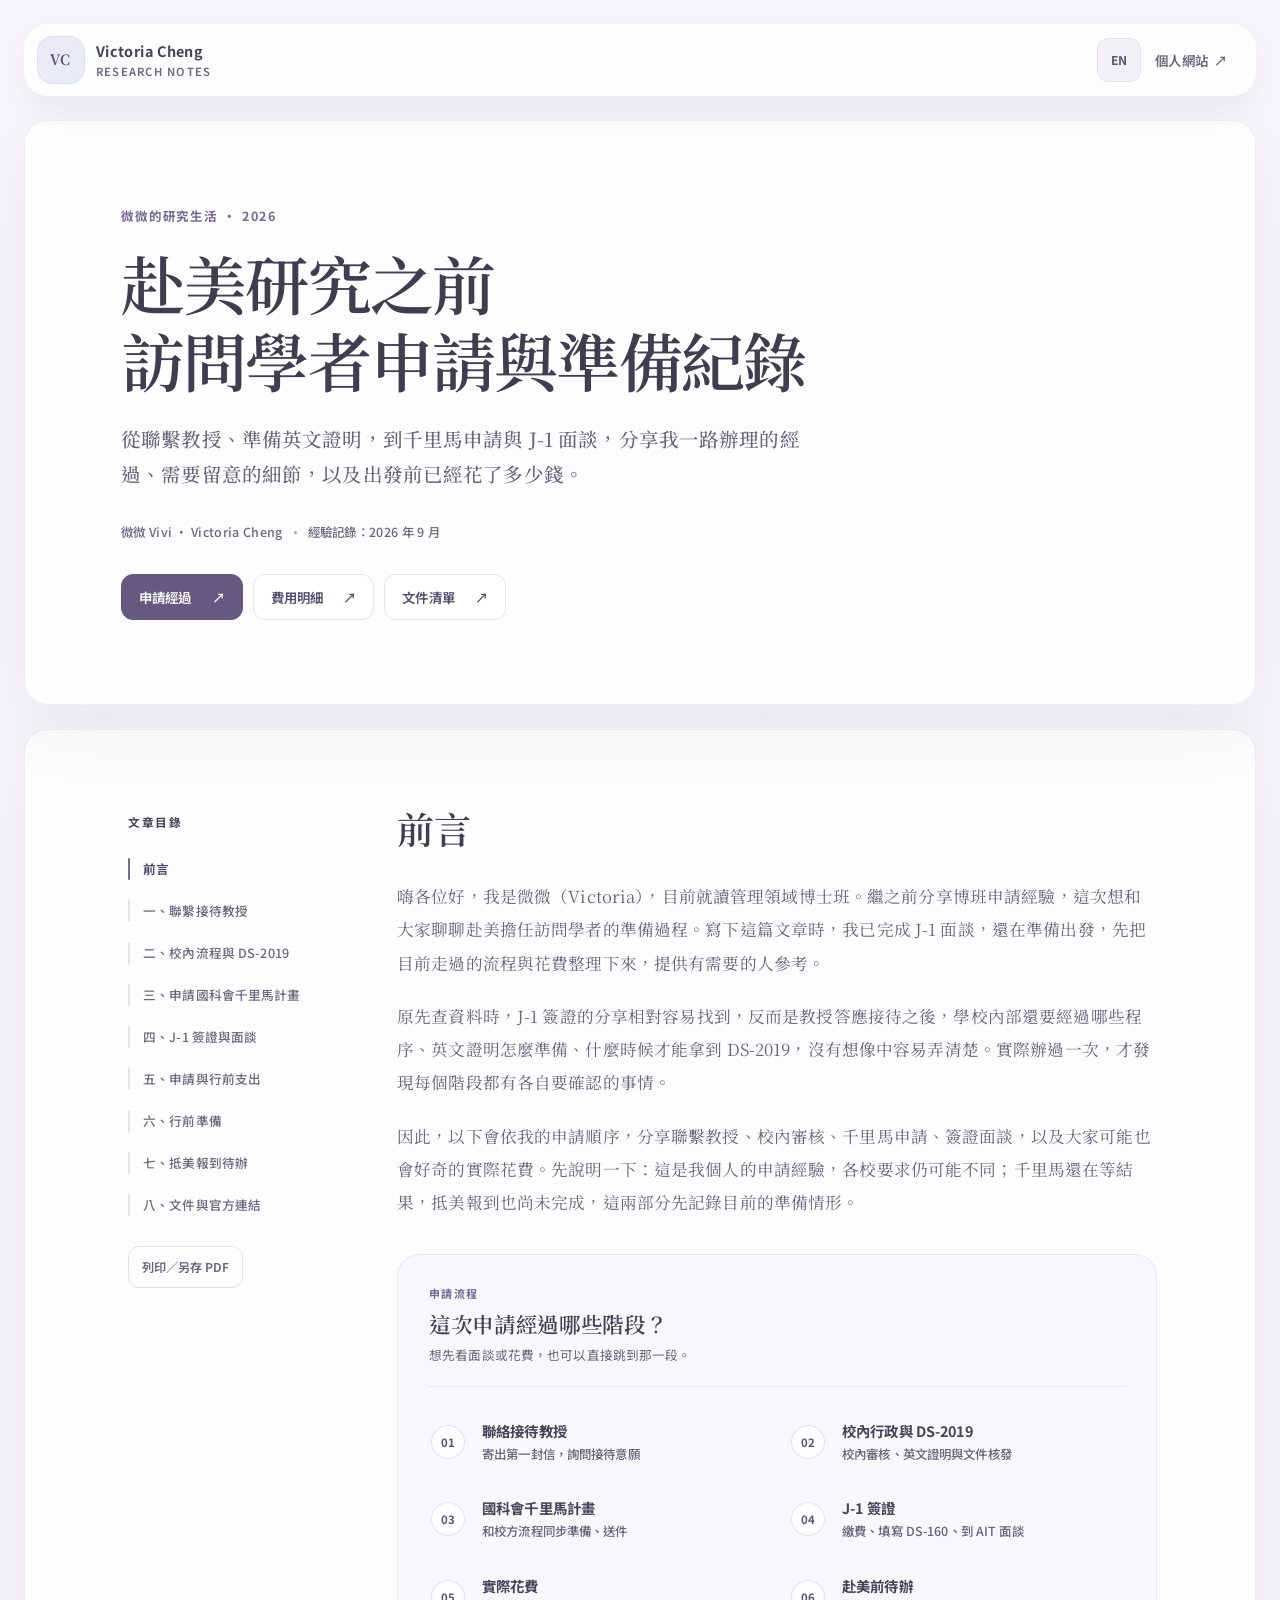
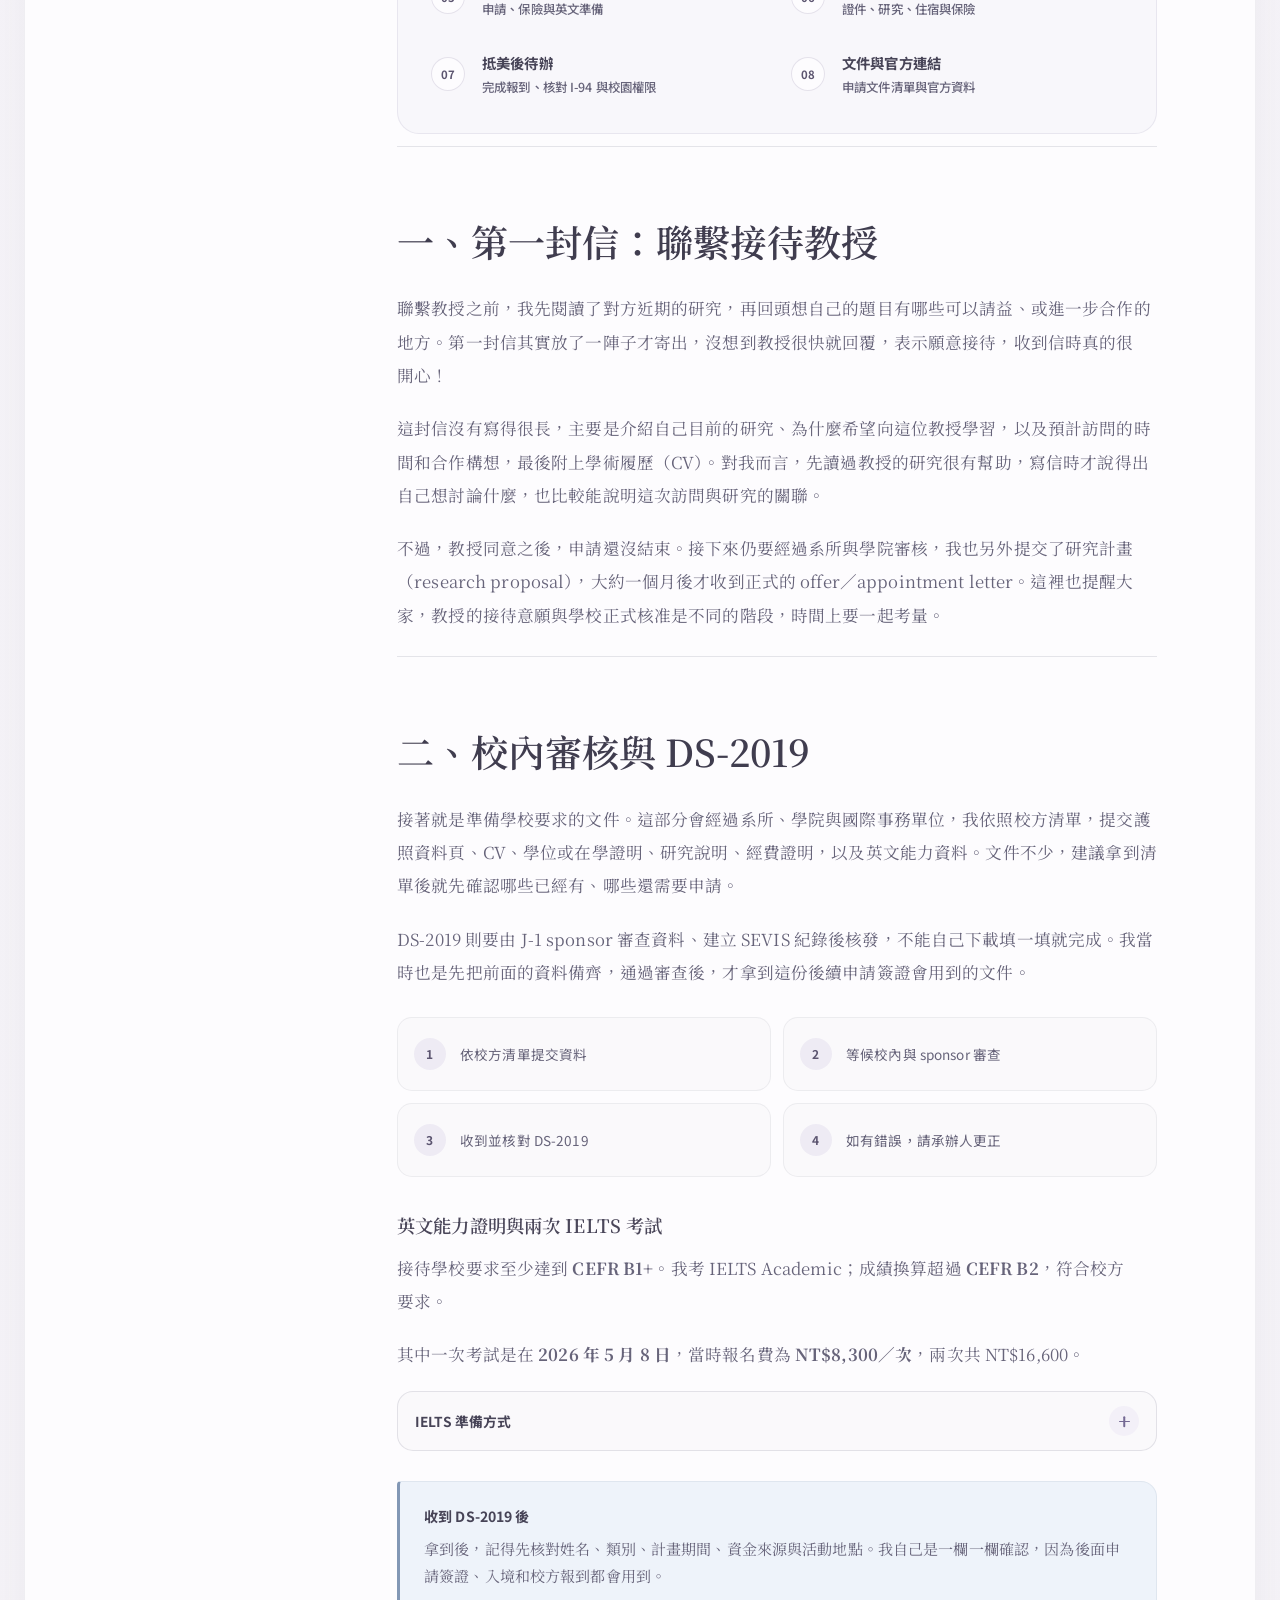
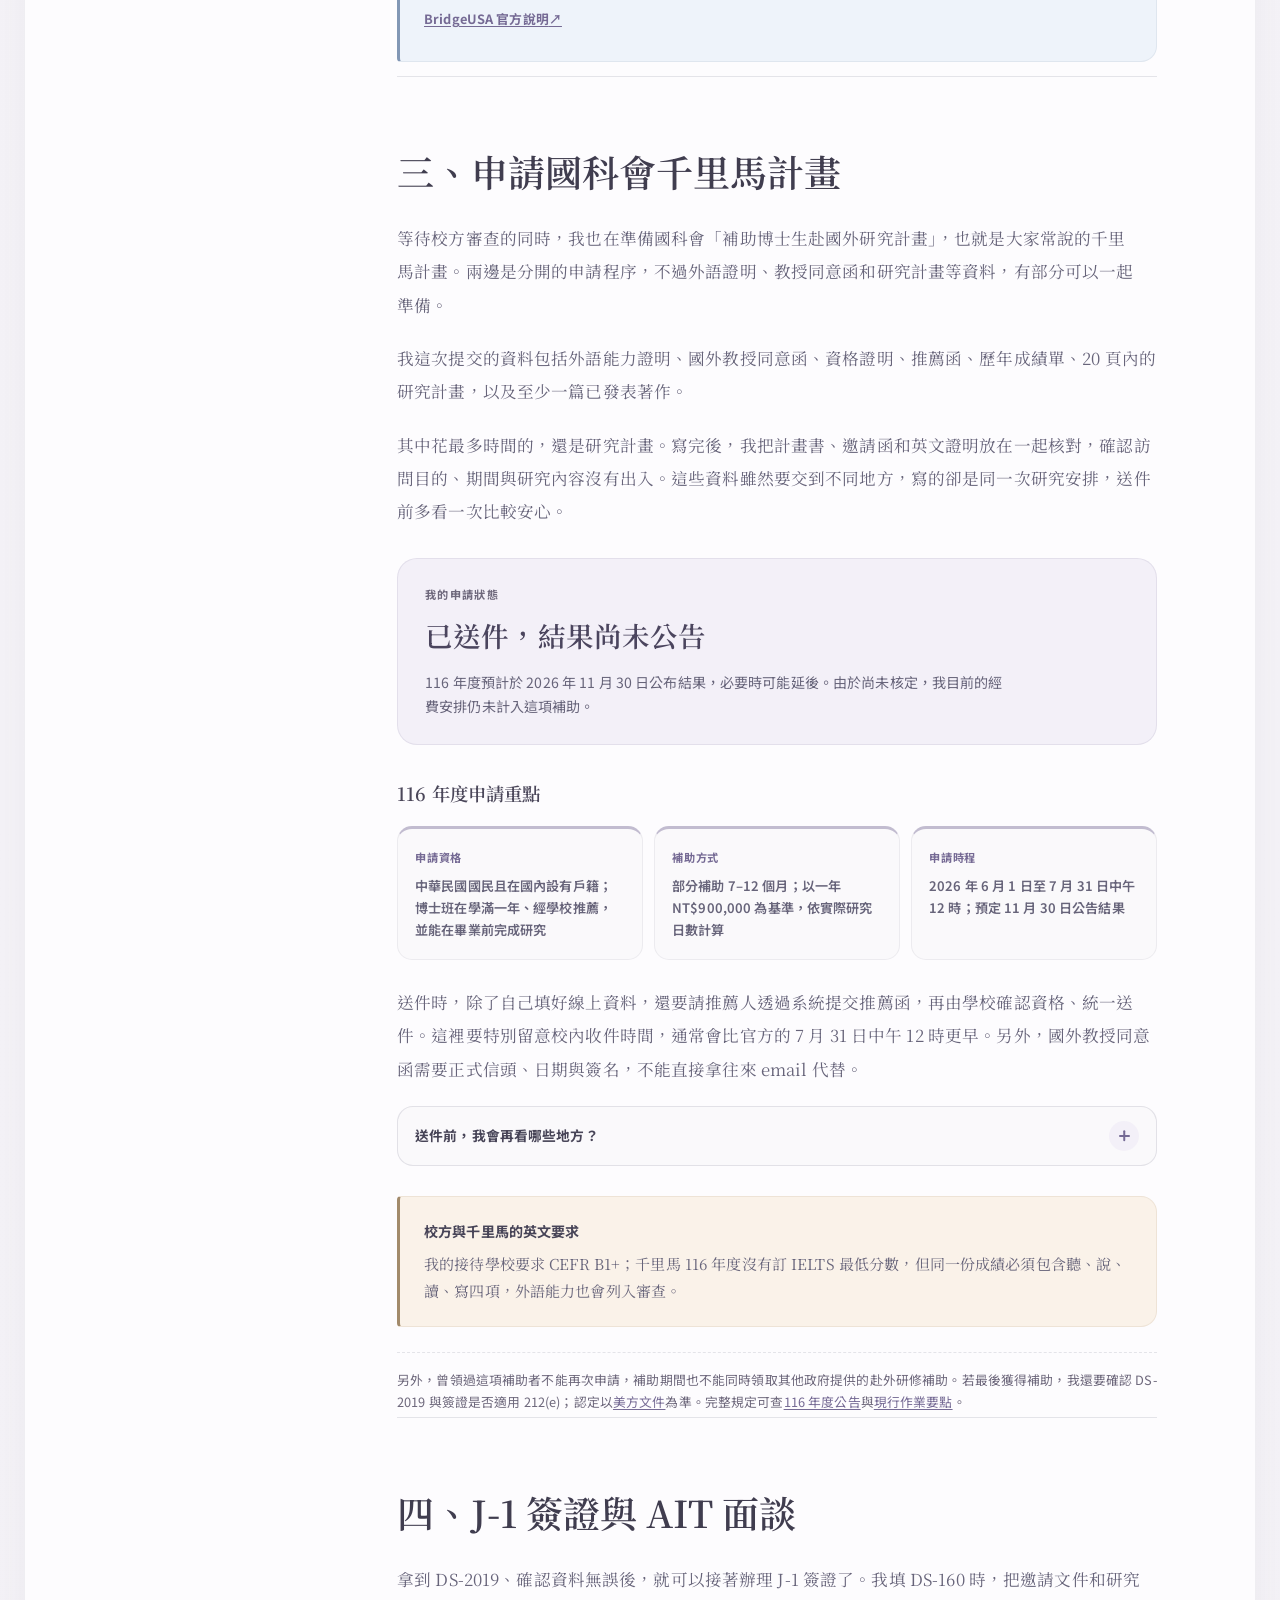
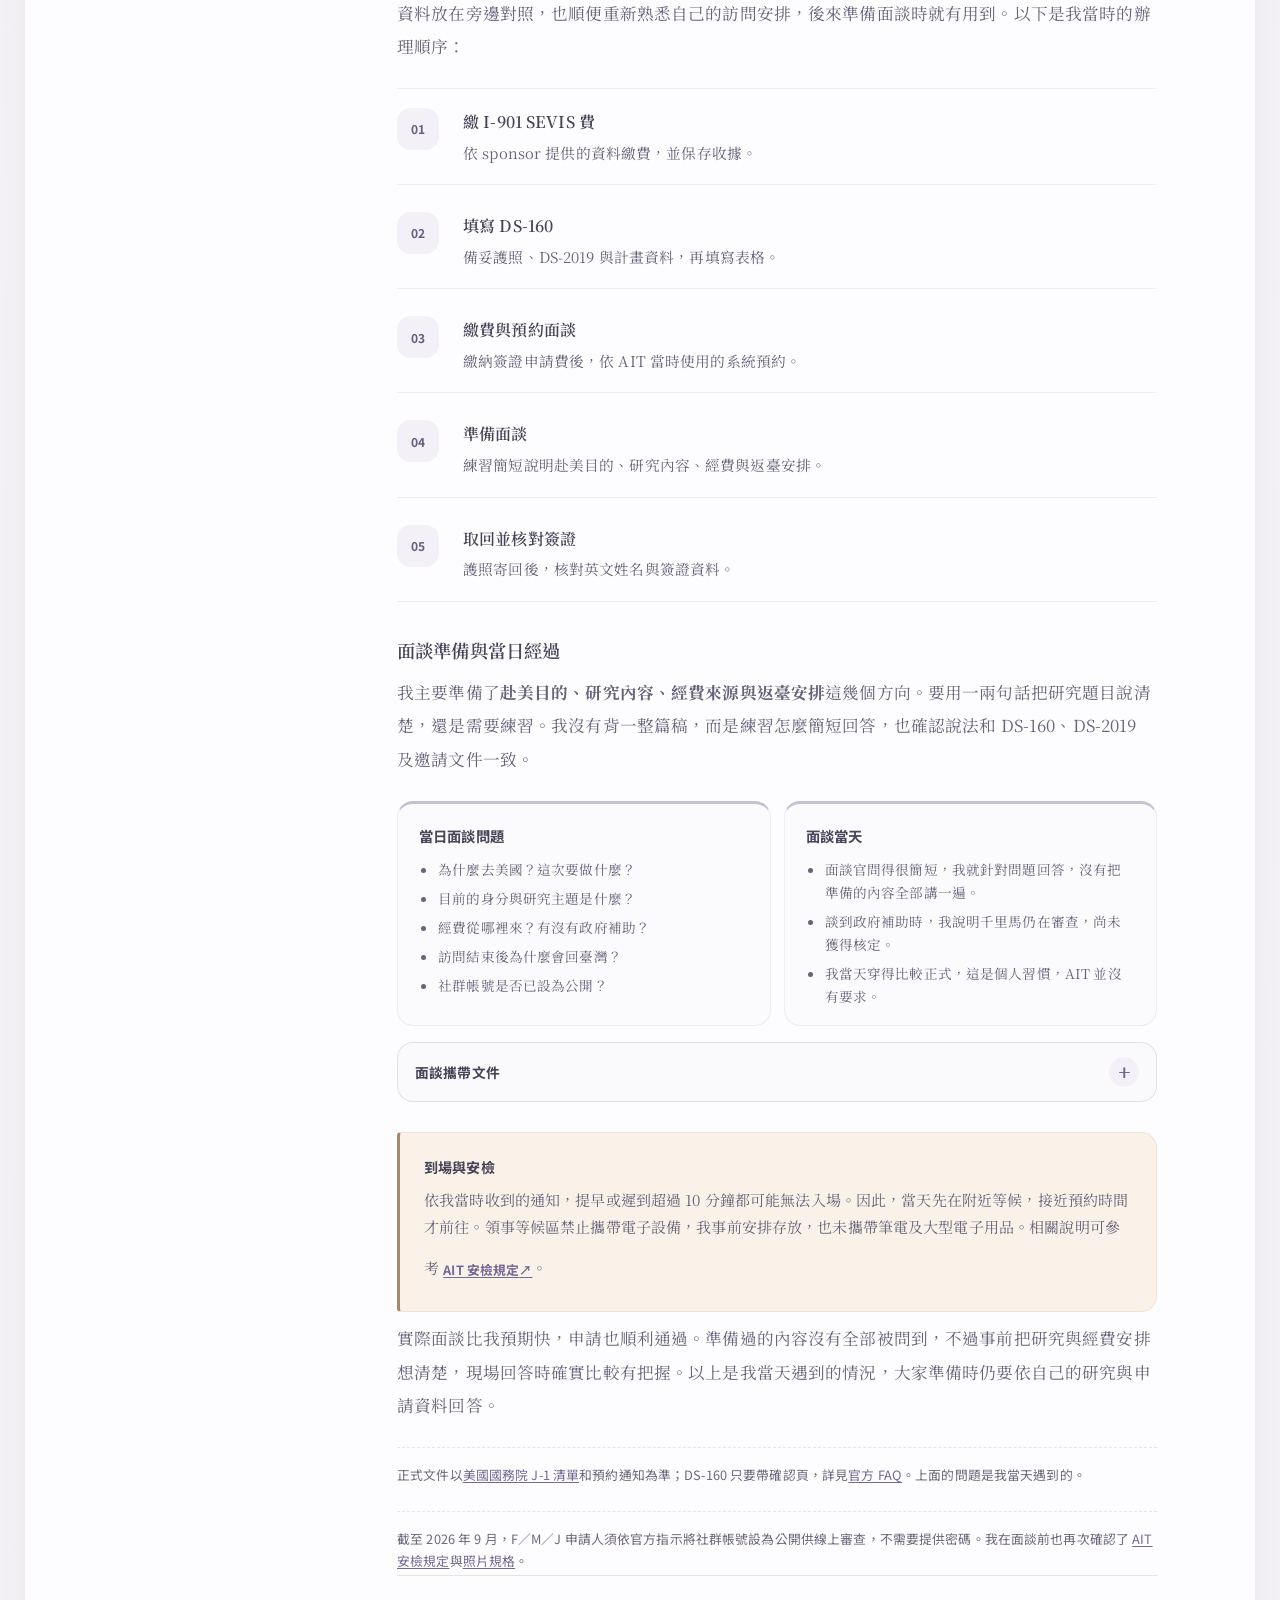
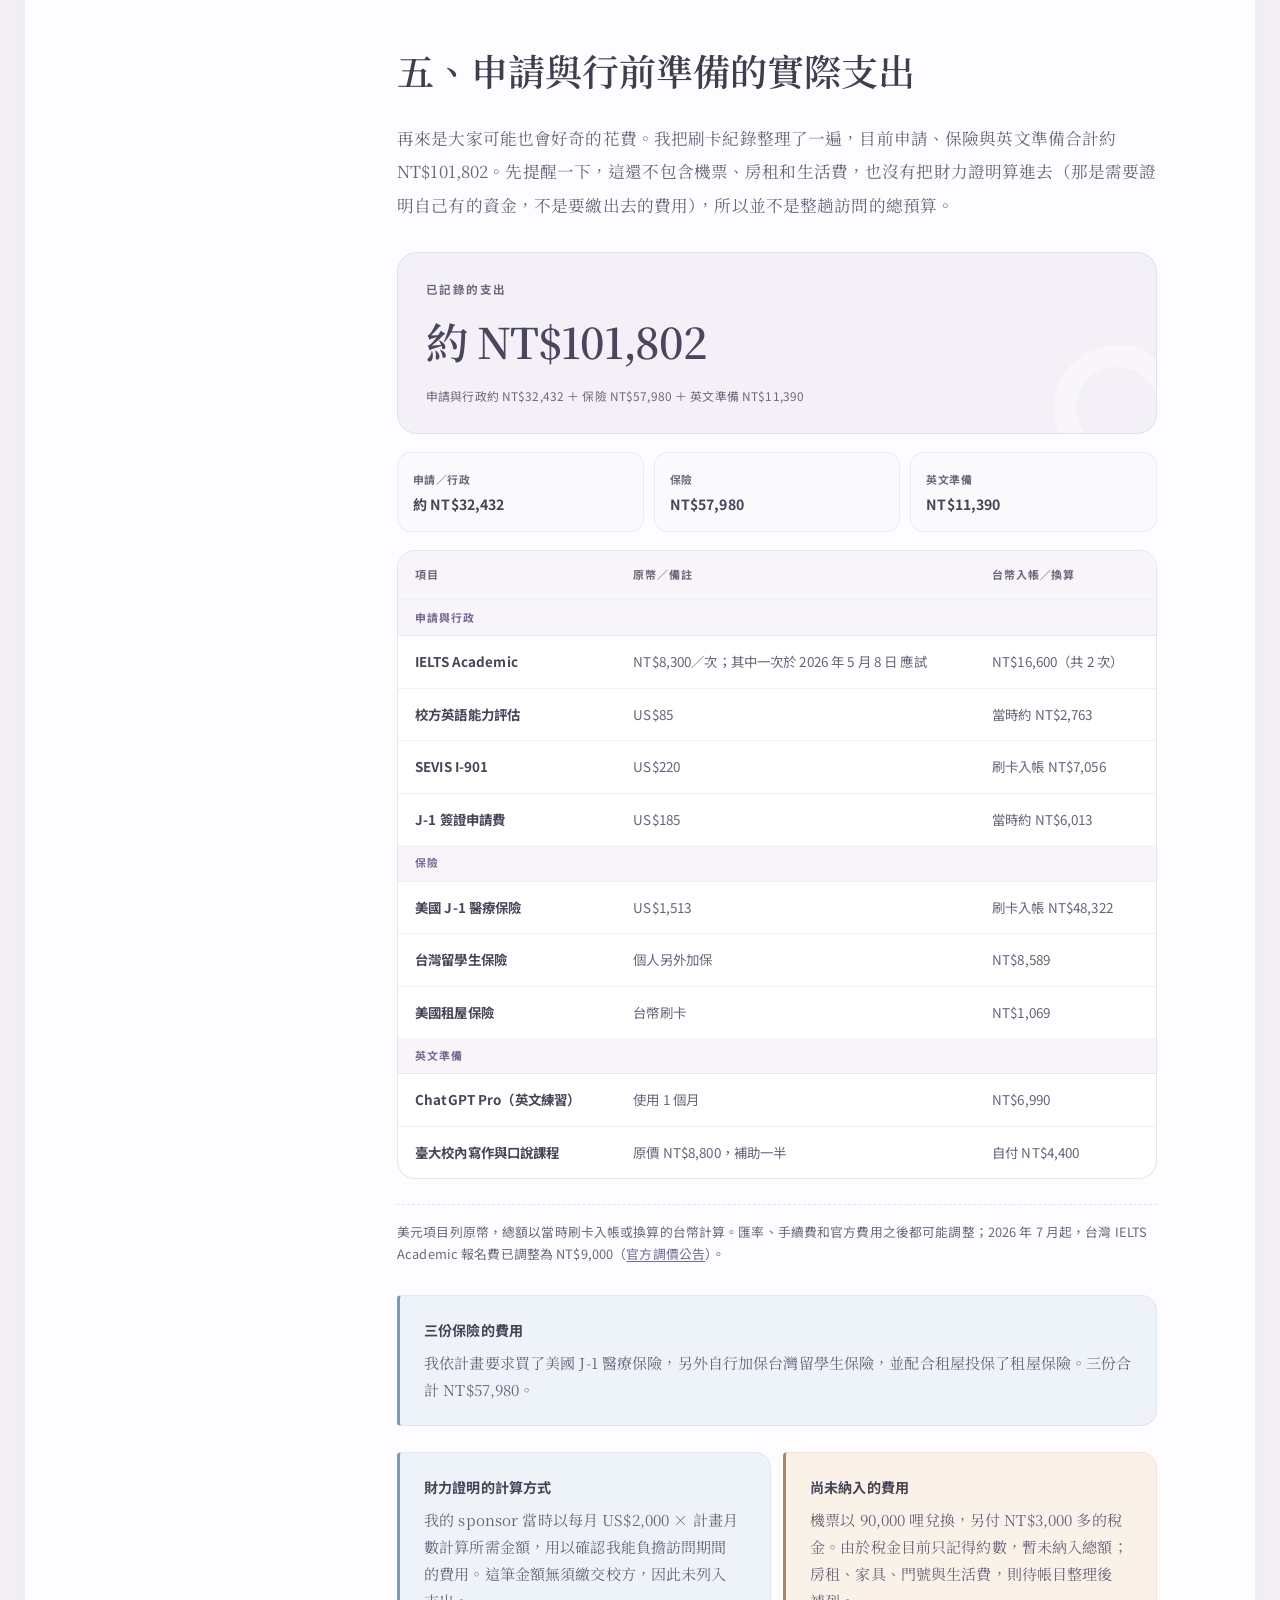
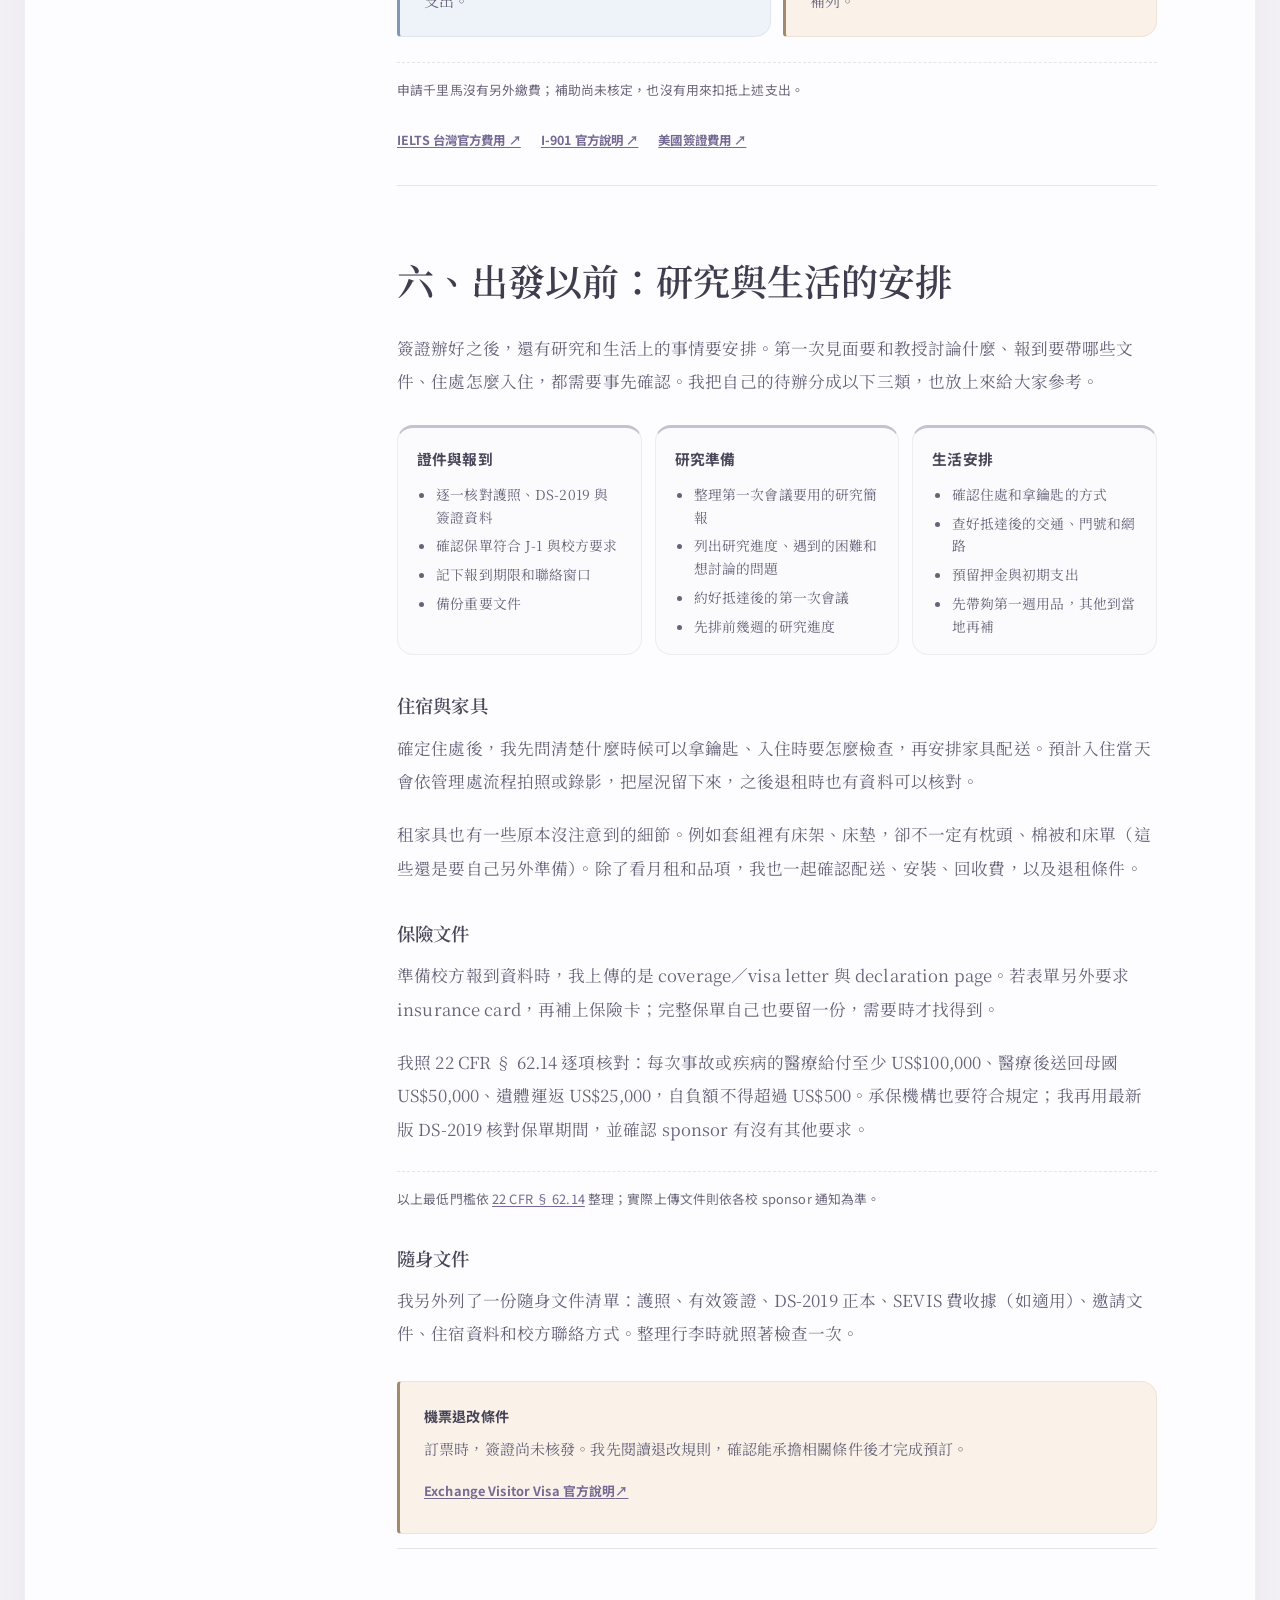
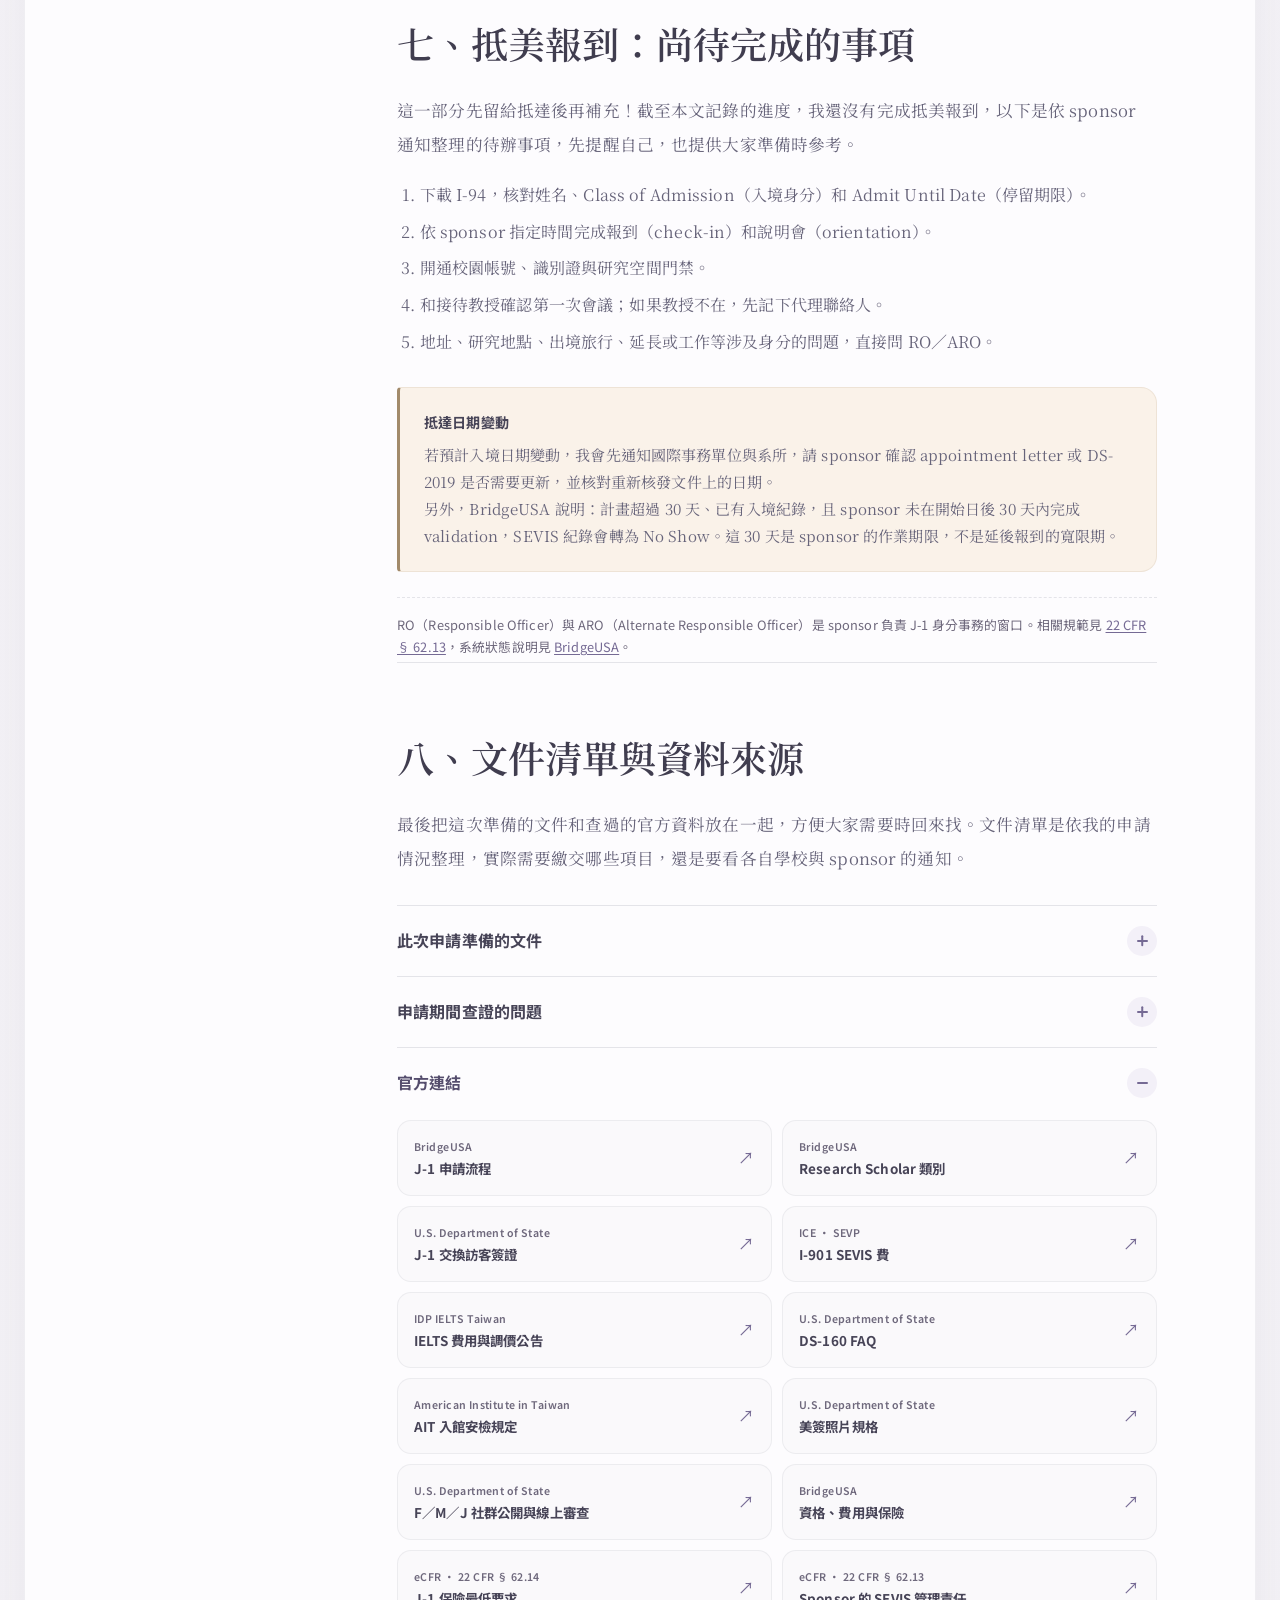
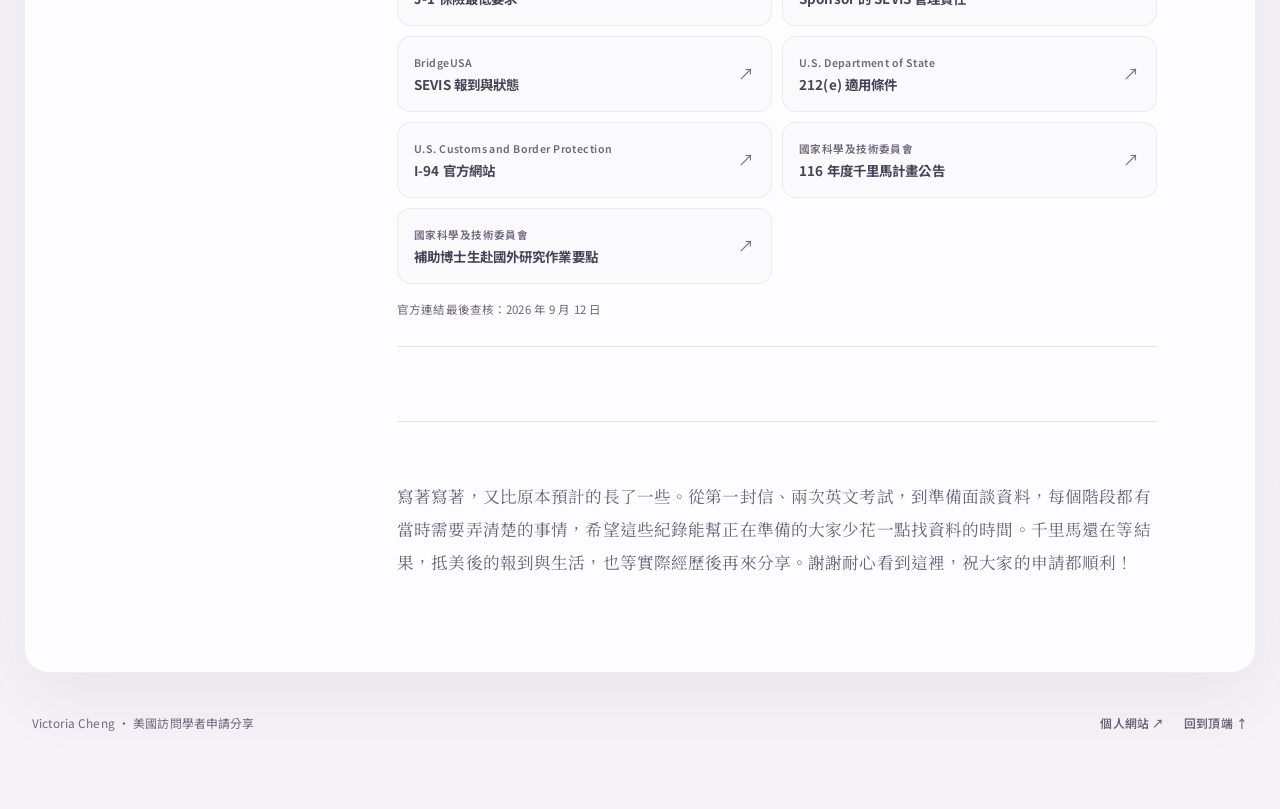
==== commit 701719aa: "Rewrite bilingual guide in Vivi's personal voice and refine reading layout" ====
--- a/index.html
+++ b/index.html
@@ -4,7 +4,7 @@
   <meta charset="utf-8">
   <meta name="viewport" content="width=device-width, initial-scale=1">
   <title>赴美研究之前：訪問學者申請、J-1 面談與費用紀錄｜Victoria Cheng</title>
-  <meta name="description" content="一位管理領域博士生的赴美研究準備紀錄，記述聯繫接待教授、校內審核、英文檢定、千里馬申請與 J-1 面談，並整理實際支出及行前文件。">
+  <meta name="description" content="微微的美國訪問學者申請經驗：從聯繫教授、英文檢定、千里馬申請到 J-1 面談，分享準備過程、實際花費與行前文件。">
   <meta name="author" content="Victoria Cheng">
   <meta name="theme-color" content="#f7f4fe">
   <meta name="robots" content="index,follow">
@@ -20,11 +20,11 @@
   <meta property="og:locale" content="zh_TW">
   <meta property="og:locale:alternate" content="en_US">
   <meta property="og:title" content="赴美研究之前：訪問學者申請、J-1 面談與費用紀錄">
-  <meta property="og:description" content="一位管理領域博士生的赴美研究準備紀錄，記述聯繫接待教授、校內審核、英文檢定、千里馬申請與 J-1 面談，並整理實際支出及行前文件。">
+  <meta property="og:description" content="微微的美國訪問學者申請經驗：從聯繫教授、英文檢定、千里馬申請到 J-1 面談，分享準備過程、實際花費與行前文件。">
   <meta property="og:url" content="https://victoriac1122.github.io/us-visiting-scholar-guide/">
   <meta property="article:author" content="Victoria Cheng">
   <meta name="twitter:card" content="summary">
-  <link rel="stylesheet" href="styles.css?v=10">
+  <link rel="stylesheet" href="styles.css?v=11">
   <script defer src="script.js?v=7"></script>
 </head>
 <body>
@@ -46,12 +46,12 @@
     <main id="main-content" tabindex="-1">
       <article>
         <header class="article-head" id="top">
-          <p class="eyebrow">研究札記 · 2026</p>
+          <p class="eyebrow">微微的研究生活 · 2026</p>
           <h1>赴美研究之前<br>訪問學者申請與準備紀錄</h1>
-          <p class="article-dek">從第一封聯繫信，到校內審核、英文檢定與 J-1 面談，赴美研究的安排逐漸具體。這裡記下我辦理各項申請的經過，以及過程中的等待、核對與實際支出。</p>
+          <p class="article-dek">從聯繫教授、準備英文證明，到千里馬申請與 J-1 面談，分享我一路辦理的經過、需要留意的細節，以及出發前已經花了多少錢。</p>
           <div class="article-meta" aria-label="文章資訊">
-            <span>Victoria Cheng</span>
-            <span><time datetime="2026-09">2026 年 9 月更新</time></span>
+            <span>微微 Vivi · Victoria Cheng</span>
+            <span><time datetime="2026-09">經驗記錄：2026 年 9 月</time></span>
           </div>
           <nav class="quick-links" aria-label="快速閱讀">
             <a class="quick-link--primary" href="#host">申請經過 <span aria-hidden="true">↗</span></a>
@@ -84,7 +84,7 @@
               <a class="toc-link is-active" href="#intro">前言</a>
               <a class="toc-link" href="#host">一、聯繫接待教授</a>
               <a class="toc-link" href="#school">二、校內流程與 DS-2019</a>
-              <a class="toc-link" href="#nstc">三、同步準備千里馬研究補助</a>
+              <a class="toc-link" href="#nstc">三、申請國科會千里馬計畫</a>
               <a class="toc-link" href="#visa">四、J-1 簽證與面談</a>
               <a class="toc-link" href="#costs">五、申請與行前支出</a>
               <a class="toc-link" href="#departure">六、行前準備</a>
@@ -97,15 +97,15 @@
           <div class="article-body">
             <section class="article-section intro" id="intro" aria-labelledby="intro-title">
               <h2 id="intro-title">前言</h2>
-              <p>寫下這篇紀錄時，我已完成 J-1 面談，正在準備赴美。我是 Victoria，目前就讀管理領域博士班；這次赴美研究的安排，讓我逐步熟悉了校內審核、文件核發與簽證申請之間的關係。</p>
-              <p>準備期間，J-1 簽證的說明相對容易查找。較費心的是教授同意接待之後的校內流程：資料如何送審、英文能力如何認定，以及 DS-2019 核發前尚有哪些條件需要完成。這些細節分散在不同階段，往往要逐一確認，才知道下一步能否繼續。</p>
-              <p>因此，我按申請階段整理這份紀錄，保留辦理時的先後關係，也列出可以核對的費用與文件。文中涉及個人經驗的部分，以這次申請為限；各校要求與官方規定，仍須分別查證。千里馬尚待審查結果，抵美報到也還未完成，相關段落會註明目前的進度。</p>
+              <p>嗨各位好，我是微微（Victoria），目前就讀管理領域博士班。繼之前分享博班申請經驗，這次想和大家聊聊赴美擔任訪問學者的準備過程。寫下這篇文章時，我已完成 J-1 面談，還在準備出發，先把目前走過的流程與花費整理下來，提供有需要的人參考。</p>
+              <p>原先查資料時，J-1 簽證的分享相對容易找到，反而是教授答應接待之後，學校內部還要經過哪些程序、英文證明怎麼準備、什麼時候才能拿到 DS-2019，沒有想像中容易弄清楚。實際辦過一次，才發現每個階段都有各自要確認的事情。</p>
+              <p>因此，以下會依我的申請順序，分享聯繫教授、校內審核、千里馬申請、簽證面談，以及大家可能也會好奇的實際花費。先說明一下：這是我個人的申請經驗，各校要求仍可能不同；千里馬還在等結果，抵美報到也尚未完成，這兩部分先記錄目前的準備情形。</p>
 
               <nav class="journey-map" aria-labelledby="journey-kicker journey-title">
                 <div class="journey-map__head">
                   <p class="journey-map__kicker" id="journey-kicker">申請流程</p>
-                  <h3 id="journey-title">申請與準備概覽</h3>
-                  <p>可依目前的準備階段，選讀相關章節。</p>
+                  <h3 id="journey-title">這次申請經過哪些階段？</h3>
+                  <p>想先看面談或花費，也可以直接跳到那一段。</p>
                 </div>
                 <ol class="journey-flow" role="list">
                   <li>
@@ -161,16 +161,16 @@
             </section>
 
             <section class="article-section" id="host" aria-labelledby="host-title">
-              <h2 id="host-title">一、從研究題目開始，聯繫接待教授</h2>
-              <p>第一封信寄出以前，我先讀了教授近期的研究，對照自己的題目，思考可能的合作方向。信在手上擱了一陣子才寄出，對方卻很快回覆，表示願意接待。</p>
-              <p>信的篇幅不長。我簡要介紹目前的研究，說明為何希望向這位教授請益，再交代預計訪問的時間與合作構想，並附上學術履歷（CV）。先前閱讀對方研究的準備，讓這封信有了具體的內容。</p>
-              <p>收到回覆，自然欣喜。接下來仍須由系所與學院審核，我也另外提交了研究計畫（research proposal）。大約一個月後，才收到正式的 offer／appointment letter。教授的接待意願與校方的核准，在這次申請中各有程序，也各有需要等待的時間。</p>
+              <h2 id="host-title">一、第一封信：聯繫接待教授</h2>
+              <p>聯繫教授之前，我先閱讀了對方近期的研究，再回頭想自己的題目有哪些可以請益、或進一步合作的地方。第一封信其實放了一陣子才寄出，沒想到教授很快就回覆，表示願意接待，收到信時真的很開心！</p>
+              <p>這封信沒有寫得很長，主要是介紹自己目前的研究、為什麼希望向這位教授學習，以及預計訪問的時間和合作構想，最後附上學術履歷（CV）。對我而言，先讀過教授的研究很有幫助，寫信時才說得出自己想討論什麼，也比較能說明這次訪問與研究的關聯。</p>
+              <p>不過，教授同意之後，申請還沒結束。接下來仍要經過系所與學院審核，我也另外提交了研究計畫（research proposal），大約一個月後才收到正式的 offer／appointment letter。這裡也提醒大家，教授的接待意願與學校正式核准是不同的階段，時間上要一起考量。</p>
             </section>
 
             <section class="article-section" id="school" aria-labelledby="school-title">
               <h2 id="school-title">二、校內審核與 DS-2019</h2>
-              <p>校內審核涉及系所、學院與國際事務單位。依照校方清單，我提交了護照資料頁、CV、學位或在學證明、研究說明、經費證明，以及英文能力資料。研究安排、申請資格與經費來源，都需要有相應的文件。</p>
-              <p>DS-2019 由 J-1 sponsor 審查資料、建立 SEVIS 紀錄後核發，申請人不能自行下載填寫。就我的辦理經驗而言，能否取得這份文件，取決於前面的資料是否已經齊備、通過審查。</p>
+              <p>接著就是準備學校要求的文件。這部分會經過系所、學院與國際事務單位，我依照校方清單，提交護照資料頁、CV、學位或在學證明、研究說明、經費證明，以及英文能力資料。文件不少，建議拿到清單後就先確認哪些已經有、哪些還需要申請。</p>
+              <p>DS-2019 則要由 J-1 sponsor 審查資料、建立 SEVIS 紀錄後核發，不能自己下載填一填就完成。我當時也是先把前面的資料備齊，通過審查後，才拿到這份後續申請簽證會用到的文件。</p>
               <div class="steps">
                 <div><span>1</span><p>依校方清單提交資料</p></div>
                 <div><span>2</span><p>等候校內與 sponsor 審查</p></div>
@@ -183,26 +183,26 @@
               <details class="extra-costs">
                 <summary><span>IELTS 準備方式</span><span class="disclosure-icon" aria-hidden="true"></span></summary>
                 <div>
-                  <p>我將口說與寫作分別安排練習，並使用 ChatGPT 輔助文字修訂，整理表達與寫作的重點。</p>
+                  <p>準備時，我把口說與寫作分開練習，也使用 ChatGPT 協助修改文字，整理自己需要留意的表達方式。以下是我當時的做法，提供參考：</p>
                   <ul>
-                    <li>口說採計時練習，著重回答的組織與完整性。</li>
-                    <li>寫作先確定論述重點，再安排段落。</li>
-                    <li>文字修訂著重用字精確、句構與段落銜接。</li>
+                    <li>口說會計時練習，確認自己能在時間內把想法說完整。</li>
+                    <li>寫作先想清楚要說什麼，再安排每一段的內容。</li>
+                    <li>修改時再回頭看用字、句子，以及前後段是否接得上。</li>
                   </ul>
                 </div>
               </details>
               <aside class="note-box">
                 <strong>收到 DS-2019 後</strong>
-                <p>收到文件後，我逐欄核對姓名、類別、計畫期間、資金來源與活動地點。往後申請簽證、入境及辦理校方報到，都會使用這份文件。</p>
+                <p>拿到後，記得先核對姓名、類別、計畫期間、資金來源與活動地點。我自己是一欄一欄確認，因為後面申請簽證、入境和校方報到都會用到。</p>
                 <a href="https://j1visa.state.gov/participants/how-to-apply/" target="_blank" rel="noopener noreferrer">BridgeUSA 官方說明 <span aria-hidden="true">↗</span></a>
               </aside>
             </section>
 
             <section class="article-section" id="nstc" aria-labelledby="nstc-title">
-              <h2 id="nstc-title">三、同步準備千里馬研究補助</h2>
-              <p>校方審查進行期間，我同時準備國科會「補助博士生赴國外研究計畫」，一般稱為千里馬計畫。這項補助須另行申請，與 DS-2019 的辦理程序並不相連；外語證明、教授同意函和研究計畫等資料，則有部分可以共用。</p>
-              <p>這次提交的資料包括外語能力證明、國外教授同意函、資格證明、推薦函、歷年成績單、20 頁內的研究計畫，以及至少一篇已發表著作。</p>
-              <p>其中，研究計畫最費時間。定稿後，我將計畫書與邀請函、英文證明併讀，重新核對訪問目的、期間與研究內容。幾份文件雖然用途不同，對同一項研究安排的說明仍須一致。</p>
+              <h2 id="nstc-title">三、申請國科會千里馬計畫</h2>
+              <p>等待校方審查的同時，我也在準備國科會「補助博士生赴國外研究計畫」，也就是大家常說的千里馬計畫。兩邊是分開的申請程序，不過外語證明、教授同意函和研究計畫等資料，有部分可以一起準備。</p>
+              <p>我這次提交的資料包括外語能力證明、國外教授同意函、資格證明、推薦函、歷年成績單、20 頁內的研究計畫，以及至少一篇已發表著作。</p>
+              <p>其中花最多時間的，還是研究計畫。寫完後，我把計畫書、邀請函和英文證明放在一起核對，確認訪問目的、期間與研究內容沒有出入。這些資料雖然要交到不同地方，寫的卻是同一次研究安排，送件前多看一次比較安心。</p>
 
               <aside class="grant-status" aria-label="千里馬申請狀態">
                 <span>我的申請狀態</span>
@@ -216,12 +216,12 @@
                 <div><span>補助方式</span><strong>部分補助 7–12 個月；以一年 NT$900,000 為基準，依實際研究日數計算</strong></div>
                 <div><span>申請時程</span><strong>2026 年 6 月 1 日至 7 月 31 日中午 12 時；預定 11 月 30 日公告結果</strong></div>
               </div>
-              <p>送件須由申請人、推薦人與學校分別完成相關程序。我先填妥線上資料，由推薦人透過系統提交推薦函，再經學校確認資格、統一送件。官方截止日為 7 月 31 日中午 12 時，校內通常另有較早的收件期限。國外教授同意函也須具備正式信頭、日期與簽名，不能僅以往來電子郵件代替。</p>
+              <p>送件時，除了自己填好線上資料，還要請推薦人透過系統提交推薦函，再由學校確認資格、統一送件。這裡要特別留意校內收件時間，通常會比官方的 7 月 31 日中午 12 時更早。另外，國外教授同意函需要正式信頭、日期與簽名，不能直接拿往來 email 代替。</p>
 
               <details class="extra-costs nstc-details">
-                <summary><span>研究計畫的檢核依據</span><span class="disclosure-icon" aria-hidden="true"></span></summary>
+                <summary><span>送件前，我會再看哪些地方？</span><span class="disclosure-icon" aria-hidden="true"></span></summary>
                 <div>
-                  <p>定稿前，我參照官方評分比例檢視申請內容：個人背景與發展潛力 35%、外語能力與國外研究單位適切性 20%、研究計畫 30%、對國家未來發展的重要性 15%。</p>
+                  <p>我會對照官方評分比例，再看一次自己準備的內容：個人背景與發展潛力 35%、外語能力與國外研究單位適切性 20%、研究計畫 30%、對國家未來發展的重要性 15%。</p>
                 </div>
               </details>
 
@@ -234,7 +234,7 @@
 
             <section class="article-section" id="visa" aria-labelledby="visa-title">
               <h2 id="visa-title">四、J-1 簽證與 AIT 面談</h2>
-              <p>DS-2019 核發、資料確認無誤後，便進入 J-1 簽證申請。填寫 DS-160 時，我對照邀請文件與研究資料，確認各項記載一致。這些文件所載的研究安排，也成為後來準備面談的依據。辦理次序如下：</p>
+              <p>拿到 DS-2019、確認資料無誤後，就可以接著辦理 J-1 簽證了。我填 DS-160 時，把邀請文件和研究資料放在旁邊對照，也順便重新熟悉自己的訪問安排，後來準備面談時就有用到。以下是我當時的辦理順序：</p>
               <ol class="number-list">
                 <li><span>01</span><div><strong>繳 I-901 SEVIS 費</strong><p>依 sponsor 提供的資料繳費，並保存收據。</p></div></li>
                 <li><span>02</span><div><strong>填寫 DS-160</strong><p>備妥護照、DS-2019 與計畫資料，再填寫表格。</p></div></li>
@@ -244,7 +244,7 @@
               </ol>
 
               <h3>面談準備與當日經過</h3>
-              <p>練習時，我把說明集中在<strong>赴美目的、研究內容、經費來源與返臺安排</strong>。對研究題目的說明尤其需要斟酌，既要用一兩句話交代清楚，也須與 DS-160、DS-2019 及邀請文件相符。我沒有背誦長稿，而是反覆練習簡短、完整的回答。</p>
+              <p>我主要準備了<strong>赴美目的、研究內容、經費來源與返臺安排</strong>這幾個方向。要用一兩句話把研究題目說清楚，還是需要練習。我沒有背一整篇稿，而是練習怎麼簡短回答，也確認說法和 DS-160、DS-2019 及邀請文件一致。</p>
 
               <div class="interview-grid">
                 <section>
@@ -260,9 +260,9 @@
                 <section>
                   <h3>面談當天</h3>
                   <ul>
-                    <li>面談官提問簡短，我依問題作答，未另外展開準備過的細節。</li>
+                    <li>面談官問得很簡短，我就針對問題回答，沒有把準備的內容全部講一遍。</li>
                     <li>談到政府補助時，我說明千里馬仍在審查，尚未獲得核定。</li>
-                    <li>當日穿著較正式，出於個人習慣，並非 AIT 的要求。</li>
+                    <li>我當天穿得比較正式，這是個人習慣，AIT 並沒有要求。</li>
                   </ul>
                 </section>
               </div>
@@ -270,7 +270,7 @@
               <details class="extra-costs interview-docs">
                 <summary><span>面談攜帶文件</span><span class="disclosure-icon" aria-hidden="true"></span></summary>
                 <div>
-                  <p>擔心現場需要補充資料，我帶齊了可能用到的文件。當天窗口實際收取的是護照、DS-2019 與照片；其餘資料留作備查。</p>
+                  <p>因為不確定現場會不會需要補充資料，我把可能用到的文件都帶了。當天窗口實際收取的是護照、DS-2019 與照片，其他資料則留著備查。</p>
                   <p><strong>基本文件：</strong>我照官方清單和預約通知準備有效護照、DS-160 確認頁、簽證費收據（如適用）與 DS-2019；照片則依 DS-160 上傳結果準備。</p>
                   <p><strong>備用資料：</strong>舊護照（如有）、預約確認單、I-901 繳費證明、邀請／聘任文件、英文財力證明、在學證明、CV、研究計畫和住宿資料。</p>
                   <p>以上為我當日的辦理情形；應備文件仍以各自的預約通知為準。</p>
@@ -282,14 +282,14 @@
                 <p>依我當時收到的通知，提早或遲到超過 10 分鐘都可能無法入場。因此，當天先在附近等候，接近預約時間才前往。領事等候區禁止攜帶電子設備，我事前安排存放，也未攜帶筆電及大型電子用品。相關說明可參考 <a href="https://www.ait.org.tw/security-procedures/" target="_blank" rel="noopener noreferrer">AIT 安檢規定 <span aria-hidden="true">↗</span></a>。</p>
               </aside>
 
-              <p>面談結束得比預期快，申請也順利通過。回頭看，準備時反覆核對的研究內容與經費安排，正是現場需要簡要說明的事情。</p>
+              <p>實際面談比我預期快，申請也順利通過。準備過的內容沒有全部被問到，不過事前把研究與經費安排想清楚，現場回答時確實比較有把握。以上是我當天遇到的情況，大家準備時仍要依自己的研究與申請資料回答。</p>
               <p class="source-line">正式文件以<a href="https://travel.state.gov/content/travel/en/us-visas/study/exchange.html" target="_blank" rel="noopener noreferrer">美國國務院 J-1 清單</a>和預約通知為準；DS-160 只要帶確認頁，詳見<a href="https://travel.state.gov/content/travel/en/us-visas/visa-information-resources/forms/ds-160-online-nonimmigrant-visa-application/ds-160-faqs.html" target="_blank" rel="noopener noreferrer">官方 FAQ</a>。上面的問題是我當天遇到的。</p>
               <p class="source-line">截至 2026 年 9 月，F／M／J 申請人須依官方指示將社群帳號設為公開供線上審查，不需要提供密碼。我在面談前也再次確認了 <a href="https://www.ait.org.tw/security-procedures/" target="_blank" rel="noopener noreferrer">AIT 安檢規定</a>與<a href="https://travel.state.gov/content/travel/en/us-visas/visa-information-resources/photos.html" target="_blank" rel="noopener noreferrer">照片規格</a>。</p>
             </section>
 
             <section class="article-section" id="costs" aria-labelledby="costs-title">
               <h2 id="costs-title">五、申請與行前準備的實際支出</h2>
-              <p>將刷卡紀錄逐筆整理後，申請、保險與英文準備的已付費用，目前合計約 NT$101,802。這個金額僅涵蓋下表所列的項目：財力證明不屬於費用，機票、房租與生活費則尚未計入，因此不能視為整趟訪問的總預算。</p>
+              <p>再來是大家可能也會好奇的花費。我把刷卡紀錄整理了一遍，目前申請、保險與英文準備合計約 NT$101,802。先提醒一下，這還不包含機票、房租和生活費，也沒有把財力證明算進去（那是需要證明自己有的資金，不是要繳出去的費用），所以並不是整趟訪問的總預算。</p>
 
               <div class="cost-summary" aria-label="目前支出總額">
                 <span>已記錄的支出</span>
@@ -353,7 +353,7 @@
 
             <section class="article-section" id="departure" aria-labelledby="departure-title">
               <h2 id="departure-title">六、出發以前：研究與生活的安排</h2>
-              <p>簽證辦妥後，準備工作轉向抵達後的研究與生活。第一次會議要討論什麼、報到需要哪些文件、入住如何安排，都得逐項落實。我將待辦分為以下三類，分別處理。</p>
+              <p>簽證辦好之後，還有研究和生活上的事情要安排。第一次見面要和教授討論什麼、報到要帶哪些文件、住處怎麼入住，都需要事先確認。我把自己的待辦分成以下三類，也放上來給大家參考。</p>
               <div class="prep-grid">
                 <section>
                   <h3>證件與報到</h3>
@@ -369,16 +369,16 @@
                 </section>
               </div>
               <h3>住宿與家具</h3>
-              <p>住處確定後，我先確認領取鑰匙的時間與入住檢查程序，再安排家具配送。入住當日，預計依管理處流程拍照或錄影，保存屋況紀錄，供退租時核對。</p>
-              <p>租用家具的細節，也是在準備時才逐一留意：套組即使包含床架與床墊，也未必附上枕頭、棉被和床單。核對品項與月租之餘，我也確認了配送、安裝、回收費，以及退租條件。</p>
+              <p>確定住處後，我先問清楚什麼時候可以拿鑰匙、入住時要怎麼檢查，再安排家具配送。預計入住當天會依管理處流程拍照或錄影，把屋況留下來，之後退租時也有資料可以核對。</p>
+              <p>租家具也有一些原本沒注意到的細節。例如套組裡有床架、床墊，卻不一定有枕頭、棉被和床單（這些還是要自己另外準備）。除了看月租和品項，我也一起確認配送、安裝、回收費，以及退租條件。</p>
 
               <h3>保險文件</h3>
-              <p>準備校方報到文件時，我上傳了 coverage／visa letter 與 declaration page。若表單另要求 insurance card，再補交保險卡；完整保單則自行留存，以備查驗。</p>
+              <p>準備校方報到資料時，我上傳的是 coverage／visa letter 與 declaration page。若表單另外要求 insurance card，再補上保險卡；完整保單自己也要留一份，需要時才找得到。</p>
               <p>我照 22 CFR § 62.14 逐項核對：每次事故或疾病的醫療給付至少 US$100,000、醫療後送回母國 US$50,000、遺體運返 US$25,000，自負額不得超過 US$500。承保機構也要符合規定；我再用最新版 DS-2019 核對保單期間，並確認 sponsor 有沒有其他要求。</p>
               <p class="source-line">以上最低門檻依 <a href="https://www.ecfr.gov/current/title-22/chapter-I/subchapter-G/part-62/subpart-A/section-62.14" target="_blank" rel="noopener noreferrer">22 CFR § 62.14</a> 整理；實際上傳文件則依各校 sponsor 通知為準。</p>
 
               <h3>隨身文件</h3>
-              <p>入境所需文件另外列為隨身攜帶清單，包括護照、有效簽證、DS-2019 正本、SEVIS 費收據（如適用）、邀請文件、住宿資料和校方聯絡方式。</p>
+              <p>我另外列了一份隨身文件清單：護照、有效簽證、DS-2019 正本、SEVIS 費收據（如適用）、邀請文件、住宿資料和校方聯絡方式。整理行李時就照著檢查一次。</p>
               <aside class="note-box note-box--warm">
                 <strong>機票退改條件</strong>
                 <p>訂票時，簽證尚未核發。我先閱讀退改規則，確認能承擔相關條件後才完成預訂。</p>
@@ -388,7 +388,7 @@
 
             <section class="article-section" id="arrival" aria-labelledby="arrival-title">
               <h2 id="arrival-title">七、抵美報到：尚待完成的事項</h2>
-              <p>截至本文更新時，我尚未辦理抵美報到。以下依 sponsor 通知整理，屬於預先準備的待辦事項；實際辦理情形，留待抵達後補記。</p>
+              <p>這一部分先留給抵達後再補充！截至本文記錄的進度，我還沒有完成抵美報到，以下是依 sponsor 通知整理的待辦事項，先提醒自己，也提供大家準備時參考。</p>
               <ol>
                 <li>下載 I-94，核對姓名、Class of Admission（入境身分）和 Admit Until Date（停留期限）。</li>
                 <li>依 sponsor 指定時間完成報到（check-in）和說明會（orientation）。</li>
@@ -406,7 +406,7 @@
 
             <section class="article-section" id="appendix" aria-labelledby="appendix-title">
               <h2 id="appendix-title">八、文件清單與資料來源</h2>
-              <p>下列清單收錄此次申請準備的文件與查閱的官方資料，便於日後補件或查證。文件項目反映的是我的申請情形；不同 sponsor 的要求，仍須以各自的校方通知為準。</p>
+              <p>最後把這次準備的文件和查過的官方資料放在一起，方便大家需要時回來找。文件清單是依我的申請情況整理，實際需要繳交哪些項目，還是要看各自學校與 sponsor 的通知。</p>
 
               <div class="accordion-list">
                 <details>
@@ -462,7 +462,7 @@
             </section>
 
             <div class="closing-note">
-              <p>寫到這裡，第一封聯繫信、兩次英文考試與面談前的文件準備，已有了可以回顧的次序。千里馬尚待結果，抵美後的研究與生活也仍在前方。這份紀錄先停在出發前，後續的報到經驗與費用，待親自經歷、逐項核實後續寫。</p>
+              <p>寫著寫著，又比原本預計的長了一些。從第一封信、兩次英文考試，到準備面談資料，每個階段都有當時需要弄清楚的事情，希望這些紀錄能幫正在準備的大家少花一點找資料的時間。千里馬還在等結果，抵美後的報到與生活，也等實際經歷後再來分享。謝謝耐心看到這裡，祝大家的申請都順利！</p>
             </div>
           </div>
         </div>
--- a/styles.css
+++ b/styles.css
@@ -34,9 +34,7 @@
   overflow-x: hidden;
   color: var(--ink);
   background:
-    radial-gradient(circle at 11% 10%, rgba(218, 228, 244, 0.72), transparent 25rem),
-    radial-gradient(circle at 91% 31%, rgba(232, 220, 235, 0.66), transparent 24rem),
-    linear-gradient(180deg, #fcfbfd 0%, #f3eff7 44%, #eef2f8 74%, #f8f1eb 100%);
+    linear-gradient(180deg, #f8f6fa 0%, #f5f3f7 100%);
   font-family: var(--font-body);
   font-size: 1rem;
   line-height: 1.84;
@@ -239,24 +237,12 @@
   scroll-margin-top: 112px;
   padding: clamp(48px, 7vw, 84px) clamp(28px, 8vw, 96px);
   border: 1px solid var(--line-soft);
-  border-radius: 34px;
-  background:
-    linear-gradient(130deg, rgba(255, 255, 255, 0.92), rgba(247, 244, 250, 0.94)),
-    var(--paper);
+  border-radius: 24px;
+  background: var(--paper);
   box-shadow: var(--shadow-card);
 }
 
-.article-head::after {
-  position: absolute;
-  right: -90px;
-  bottom: -125px;
-  width: 330px;
-  height: 330px;
-  border-radius: 50%;
-  background: rgba(201, 213, 235, 0.26);
-  content: "";
-  pointer-events: none;
-}
+
 
 .eyebrow,
 .article-meta,
@@ -454,7 +440,7 @@
   margin-top: 24px;
   padding: clamp(38px, 6vw, 72px) clamp(28px, 5vw, 66px);
   border: 1px solid var(--line-soft);
-  border-radius: 34px;
+  border-radius: 24px;
   background: var(--paper);
   box-shadow: var(--shadow-card);
 }
@@ -565,8 +551,8 @@
   font-size: clamp(1.75rem, 3vw, 2.32rem);
   font-weight: 600;
   line-height: 1.42;
-  letter-spacing: -0.02em;
-  text-wrap: balance;
+  letter-spacing: 0;
+  text-wrap: pretty;
 }
 
 .article-section h3 {
@@ -581,8 +567,8 @@
 .closing-note p {
   margin: 0 0 20px;
   color: var(--ink-soft);
-  font-size: 1rem;
-  line-height: 1.92;
+  font-size: 1.04rem;
+  line-height: 2;
 }
 
 .article-section li {
@@ -813,20 +799,11 @@
   overflow: hidden;
   border: 1px solid rgba(117, 106, 148, 0.13);
   border-radius: 20px;
-  background: linear-gradient(135deg, #f2eef8, #edf3fa);
-  font-family: var(--font-ui);
-}
-
-.grant-status::after {
-  position: absolute;
-  right: -32px;
-  bottom: -45px;
-  width: 138px;
-  height: 138px;
-  border: 23px solid rgba(255, 255, 255, 0.4);
-  border-radius: 50%;
-  content: "";
-}
+  background: var(--plum-wash);
+  font-family: var(--font-ui);
+}
+
+
 
 .grant-status span,
 .grant-status strong,
@@ -1038,7 +1015,7 @@
   overflow: hidden;
   border: 1px solid rgba(117, 106, 148, 0.12);
   border-radius: 20px;
-  background: linear-gradient(135deg, #f2eef8, #edf3fa);
+  background: var(--plum-wash);
   font-family: var(--font-ui);
 }
 
@@ -1506,6 +1483,18 @@
   color: var(--ink-soft);
   font-weight: 600;
   text-decoration: none;
+}
+
+@media (min-width: 761px) {
+  .journey-flow {
+    grid-template-columns: repeat(2, minmax(0, 1fr));
+    column-gap: 20px;
+  }
+
+  .journey-flow::before,
+  .journey-step::after {
+    display: none;
+  }
 }
 
 @media (max-width: 1020px) {
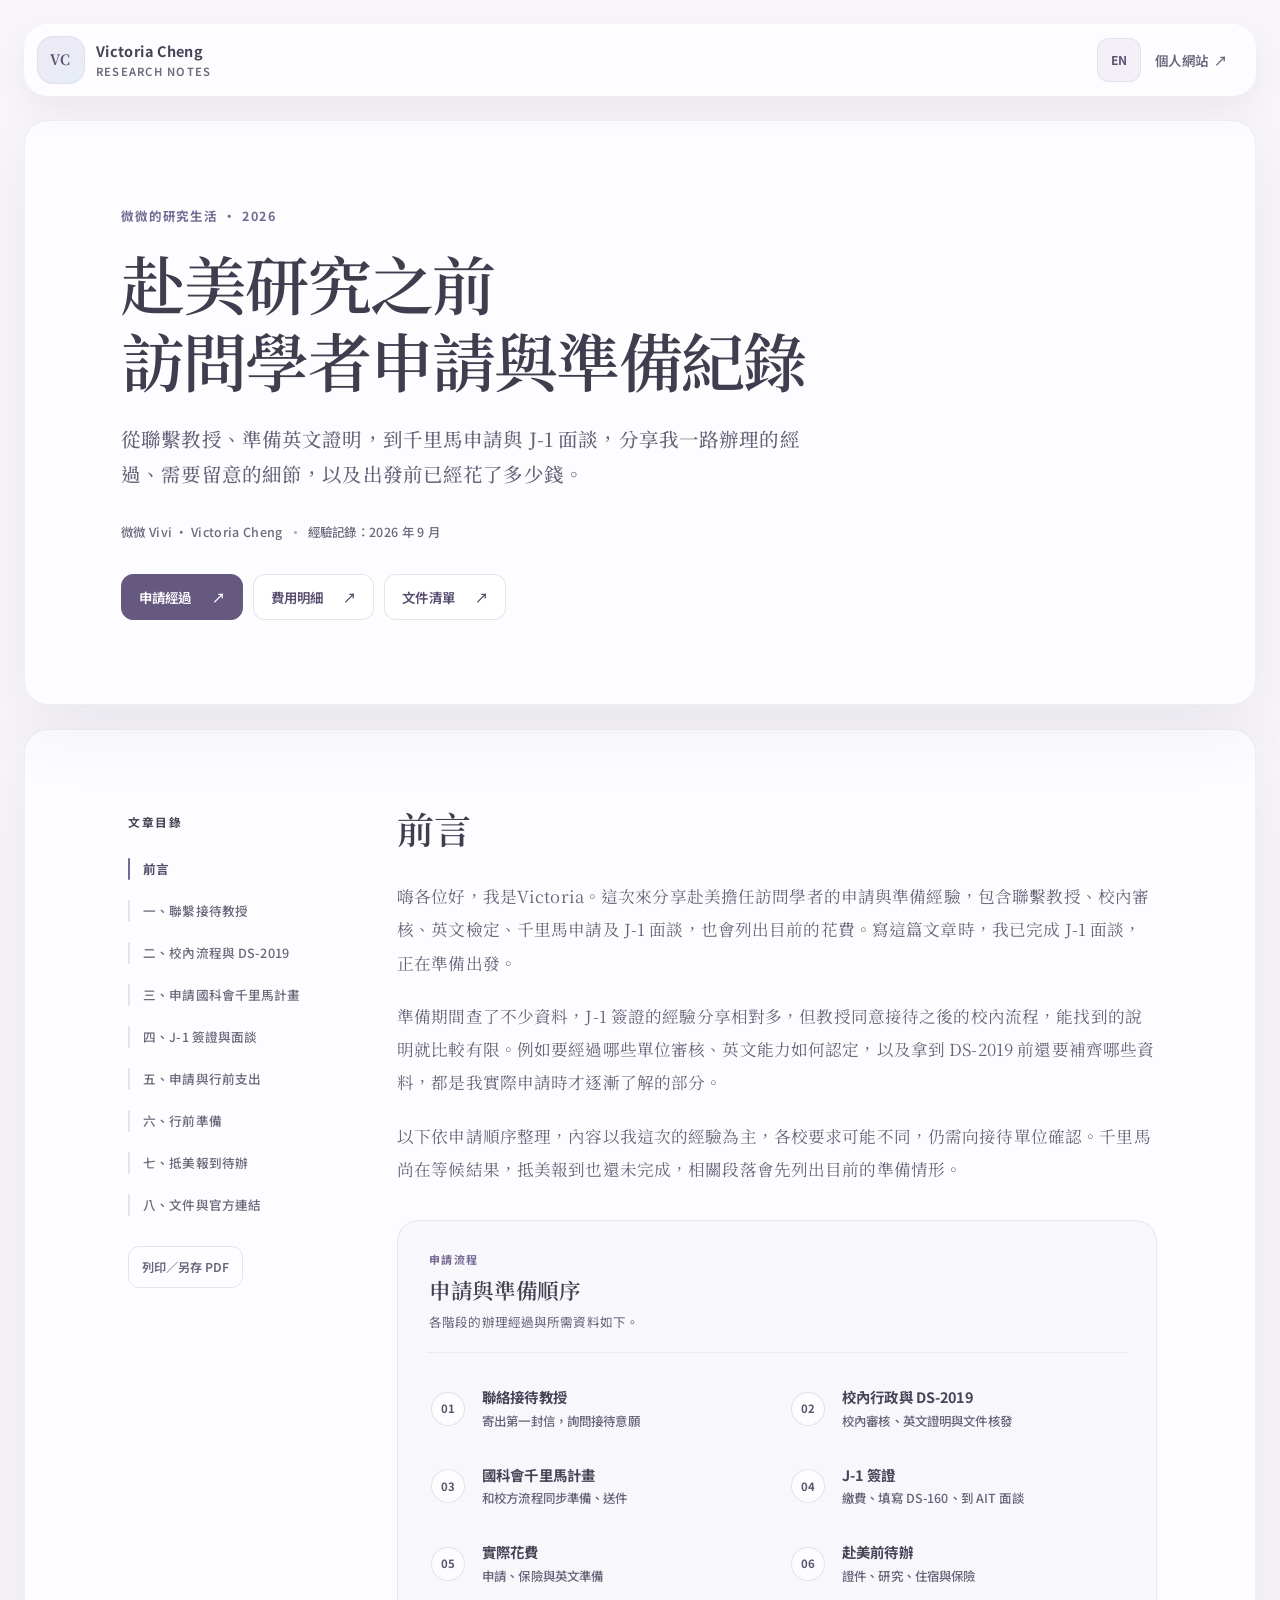
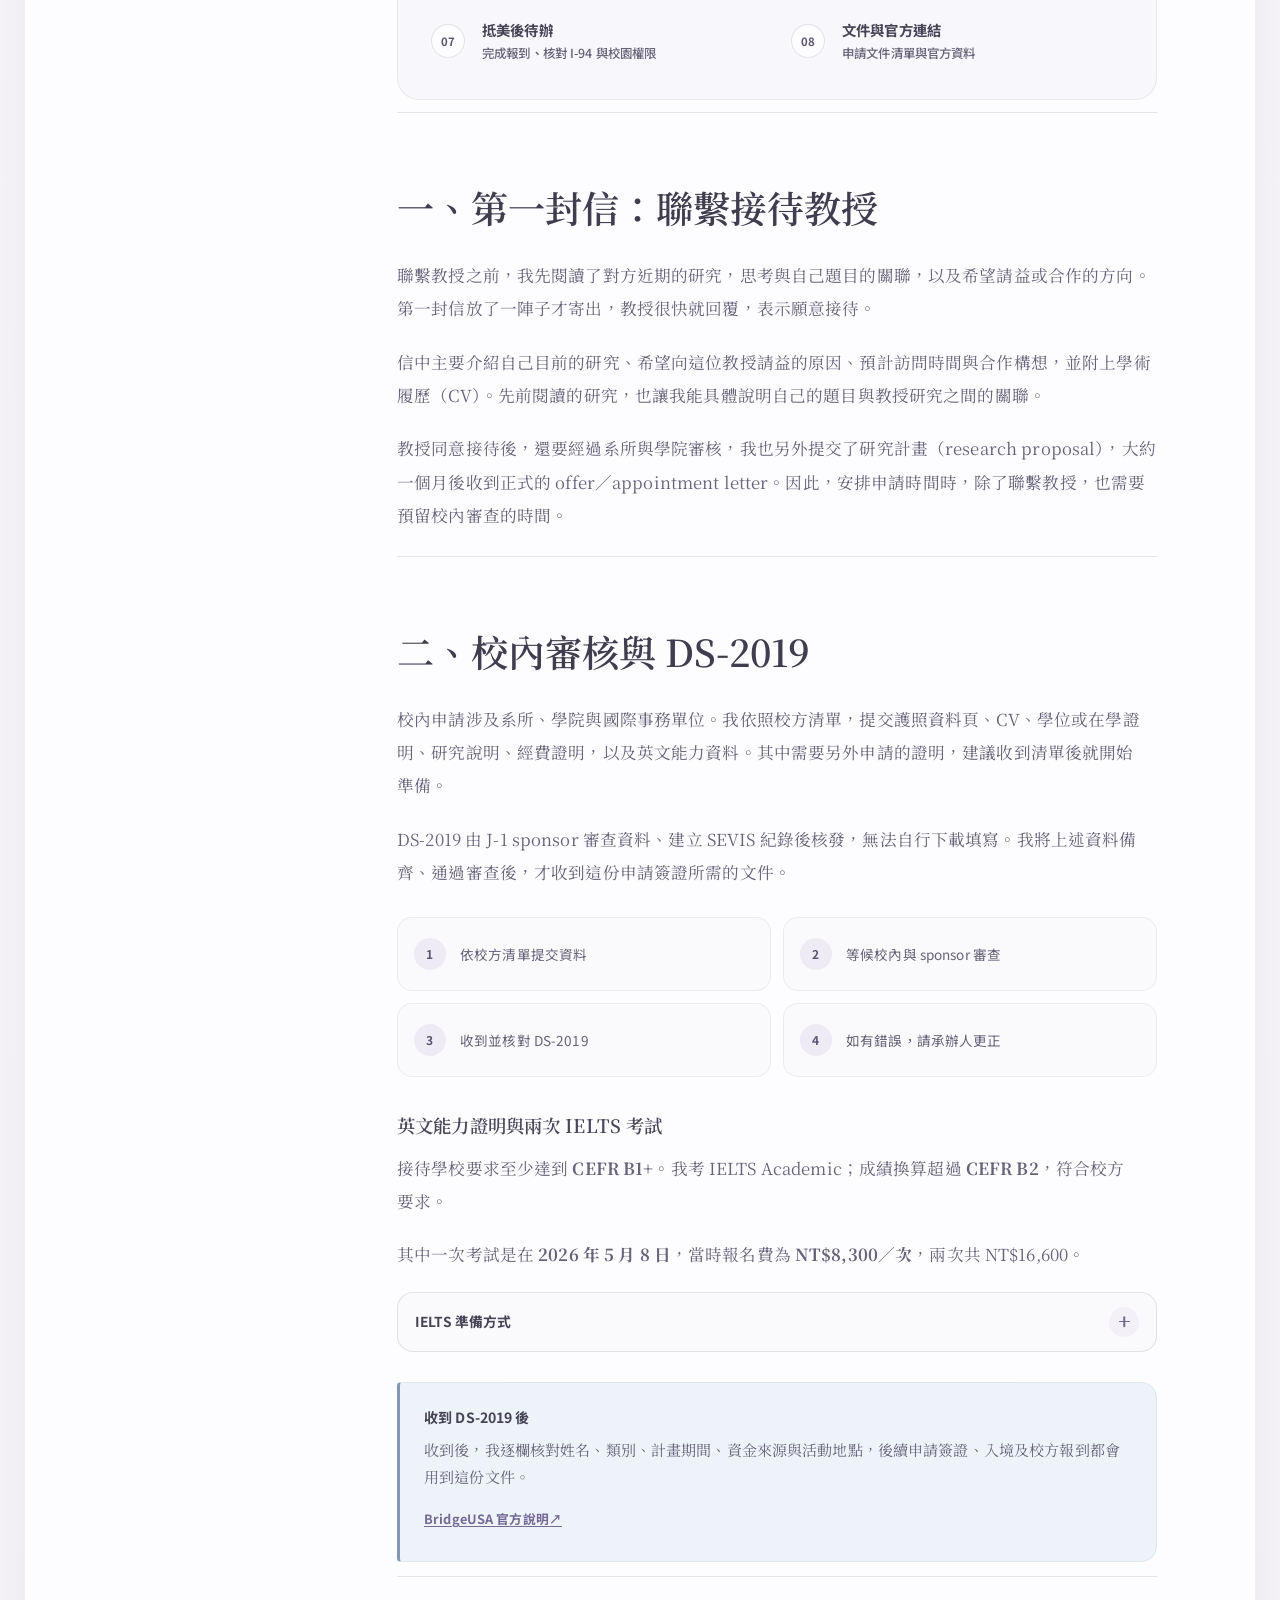
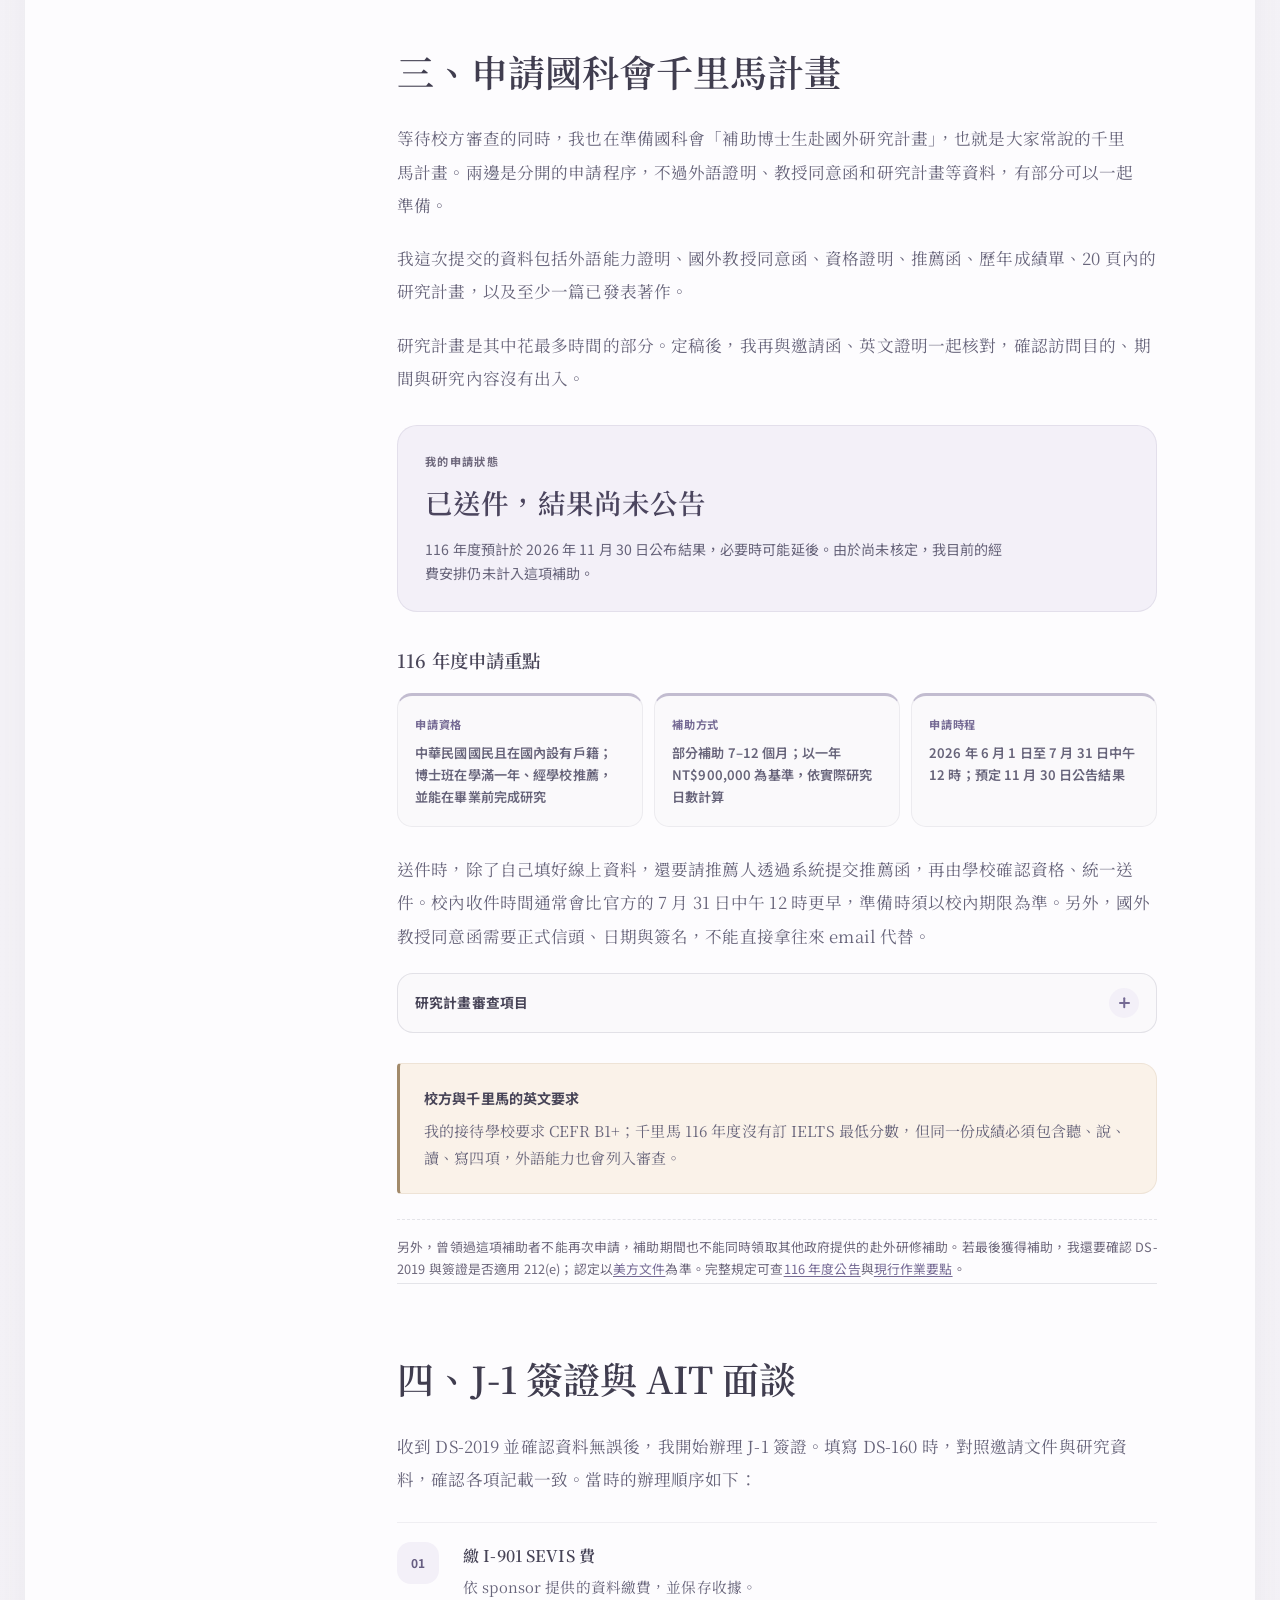
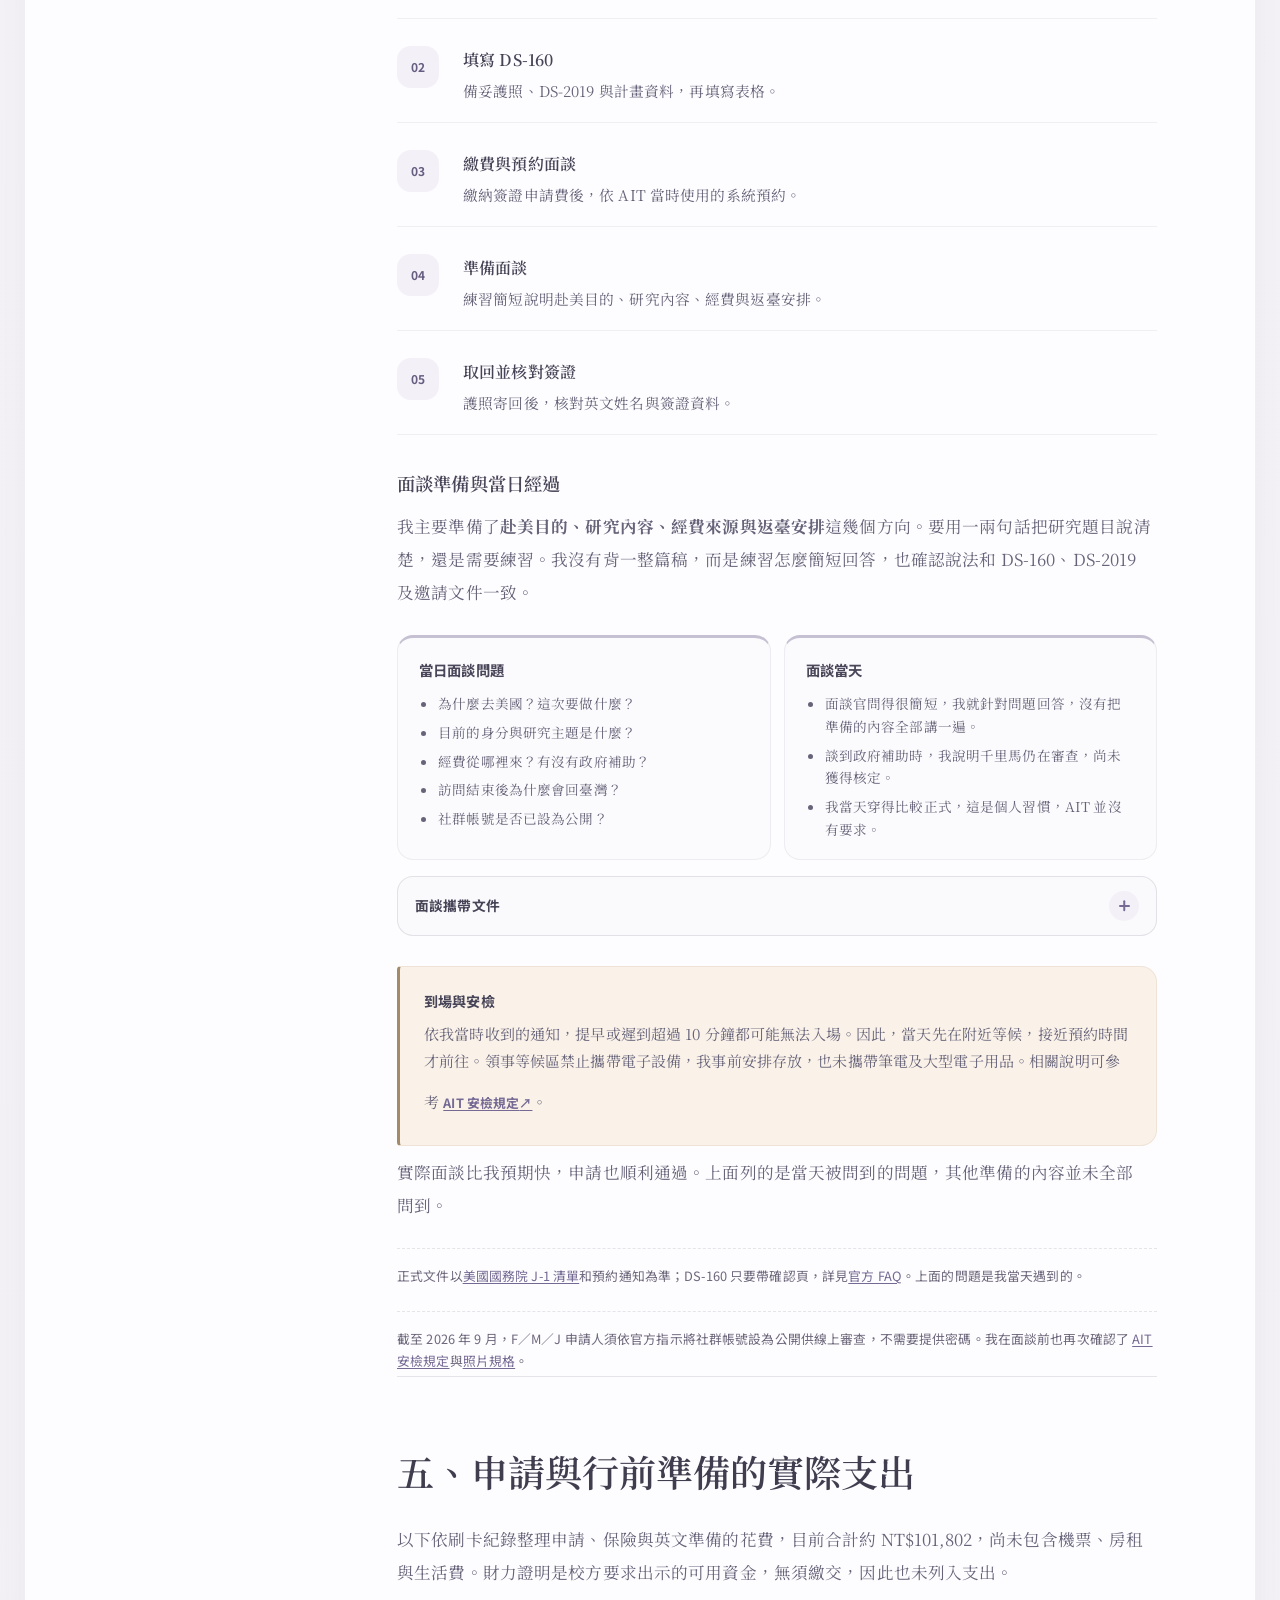
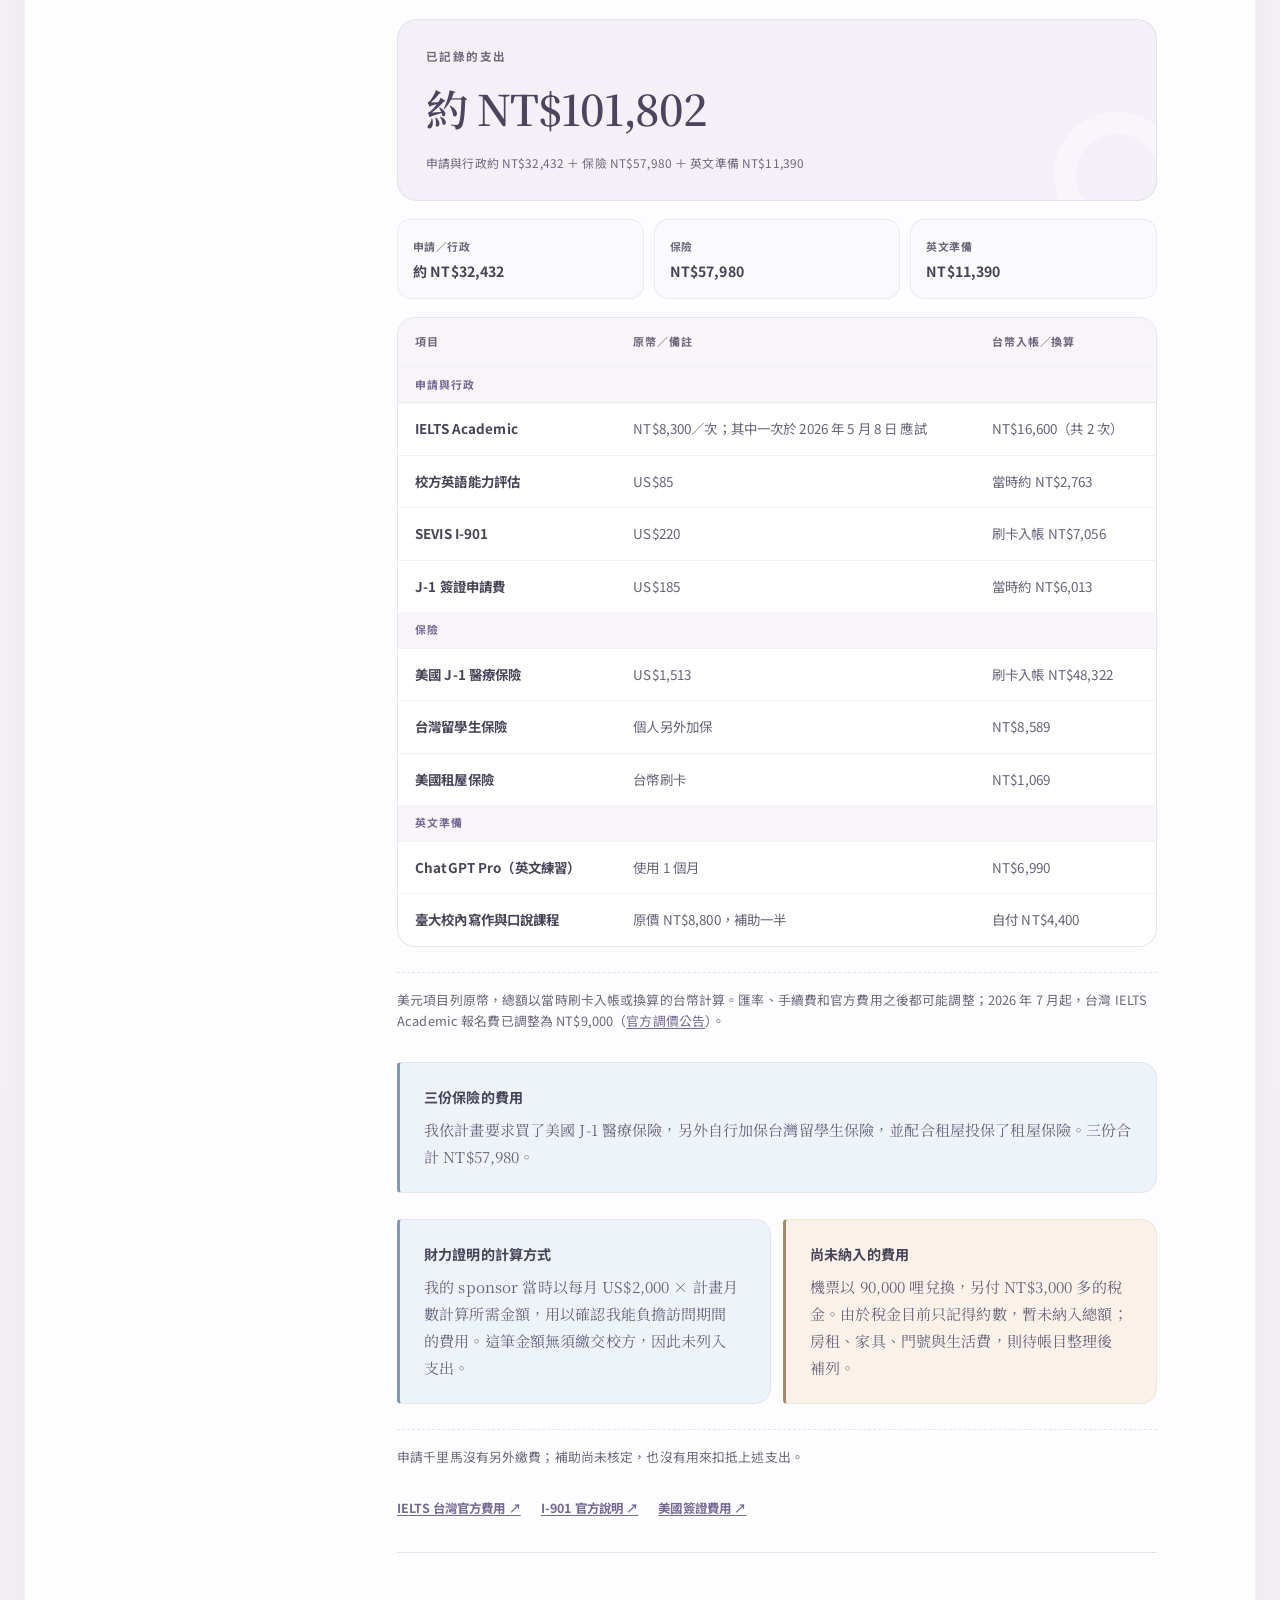
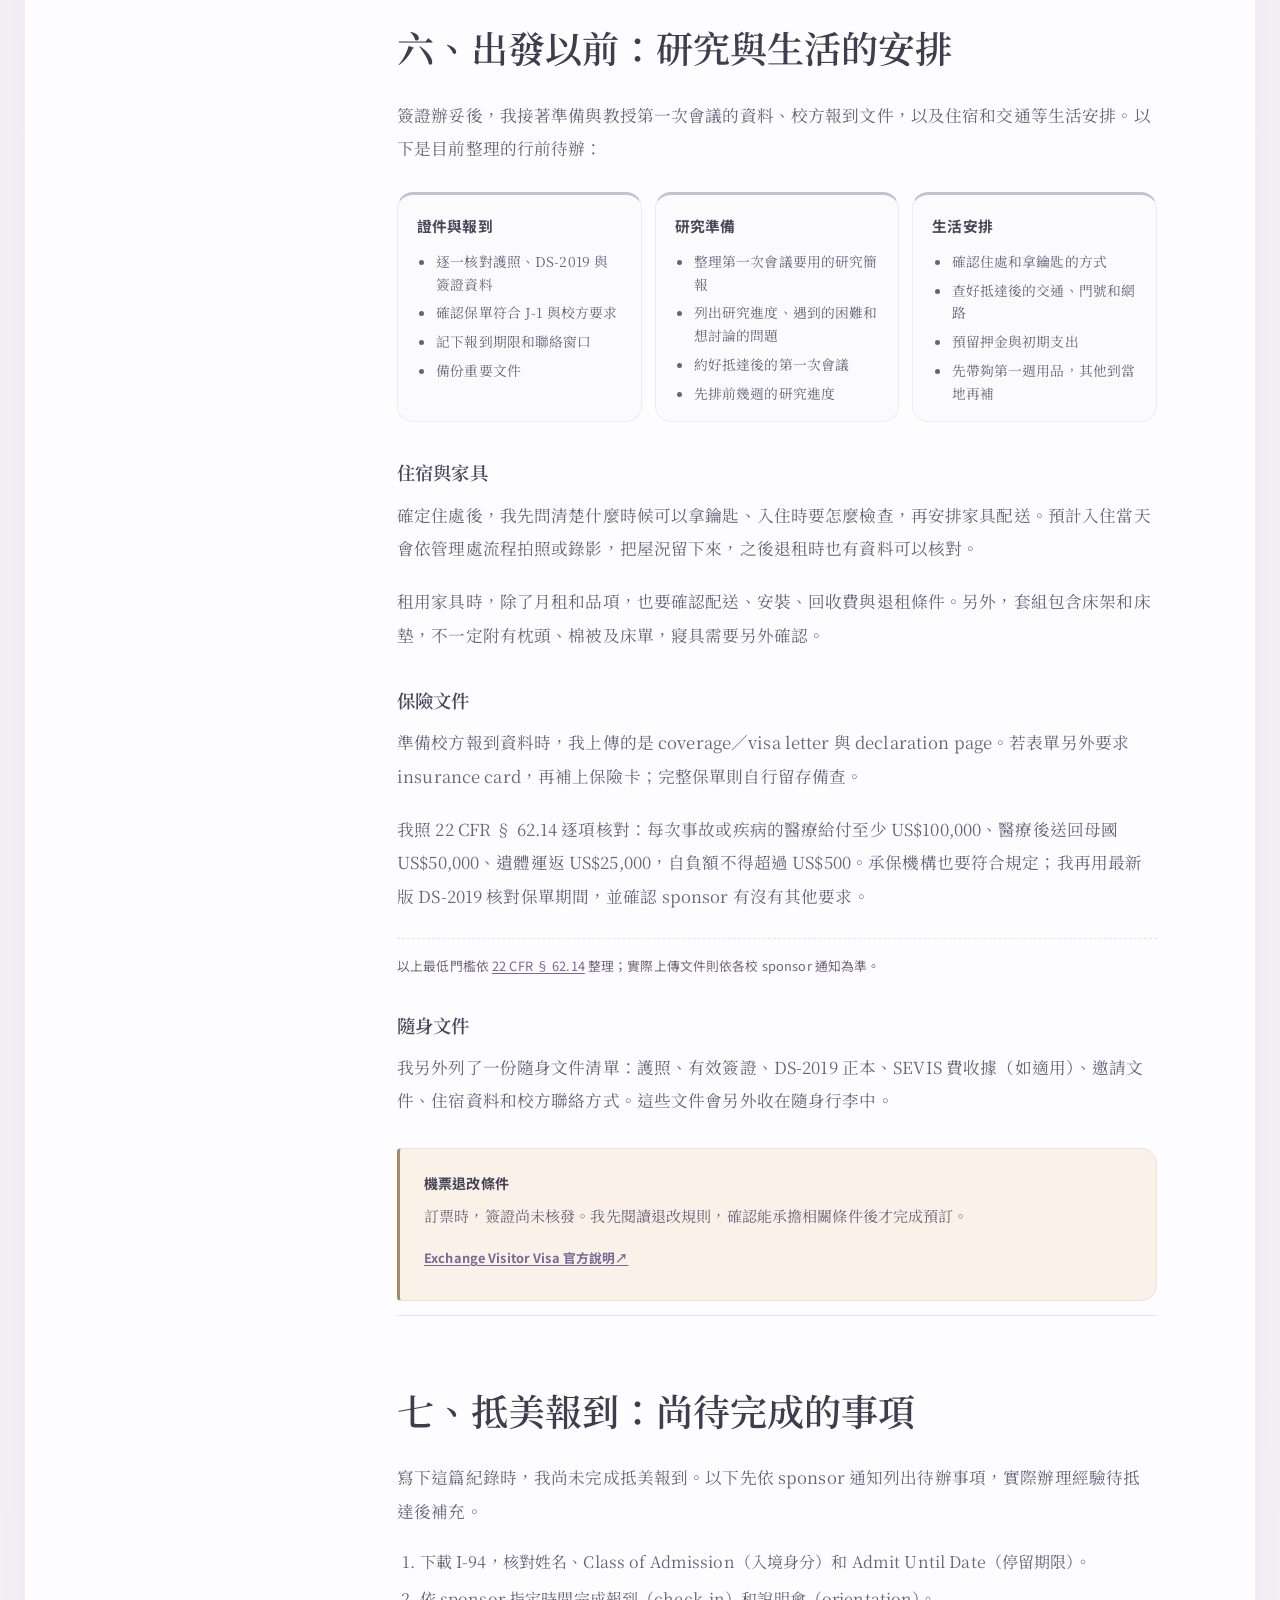
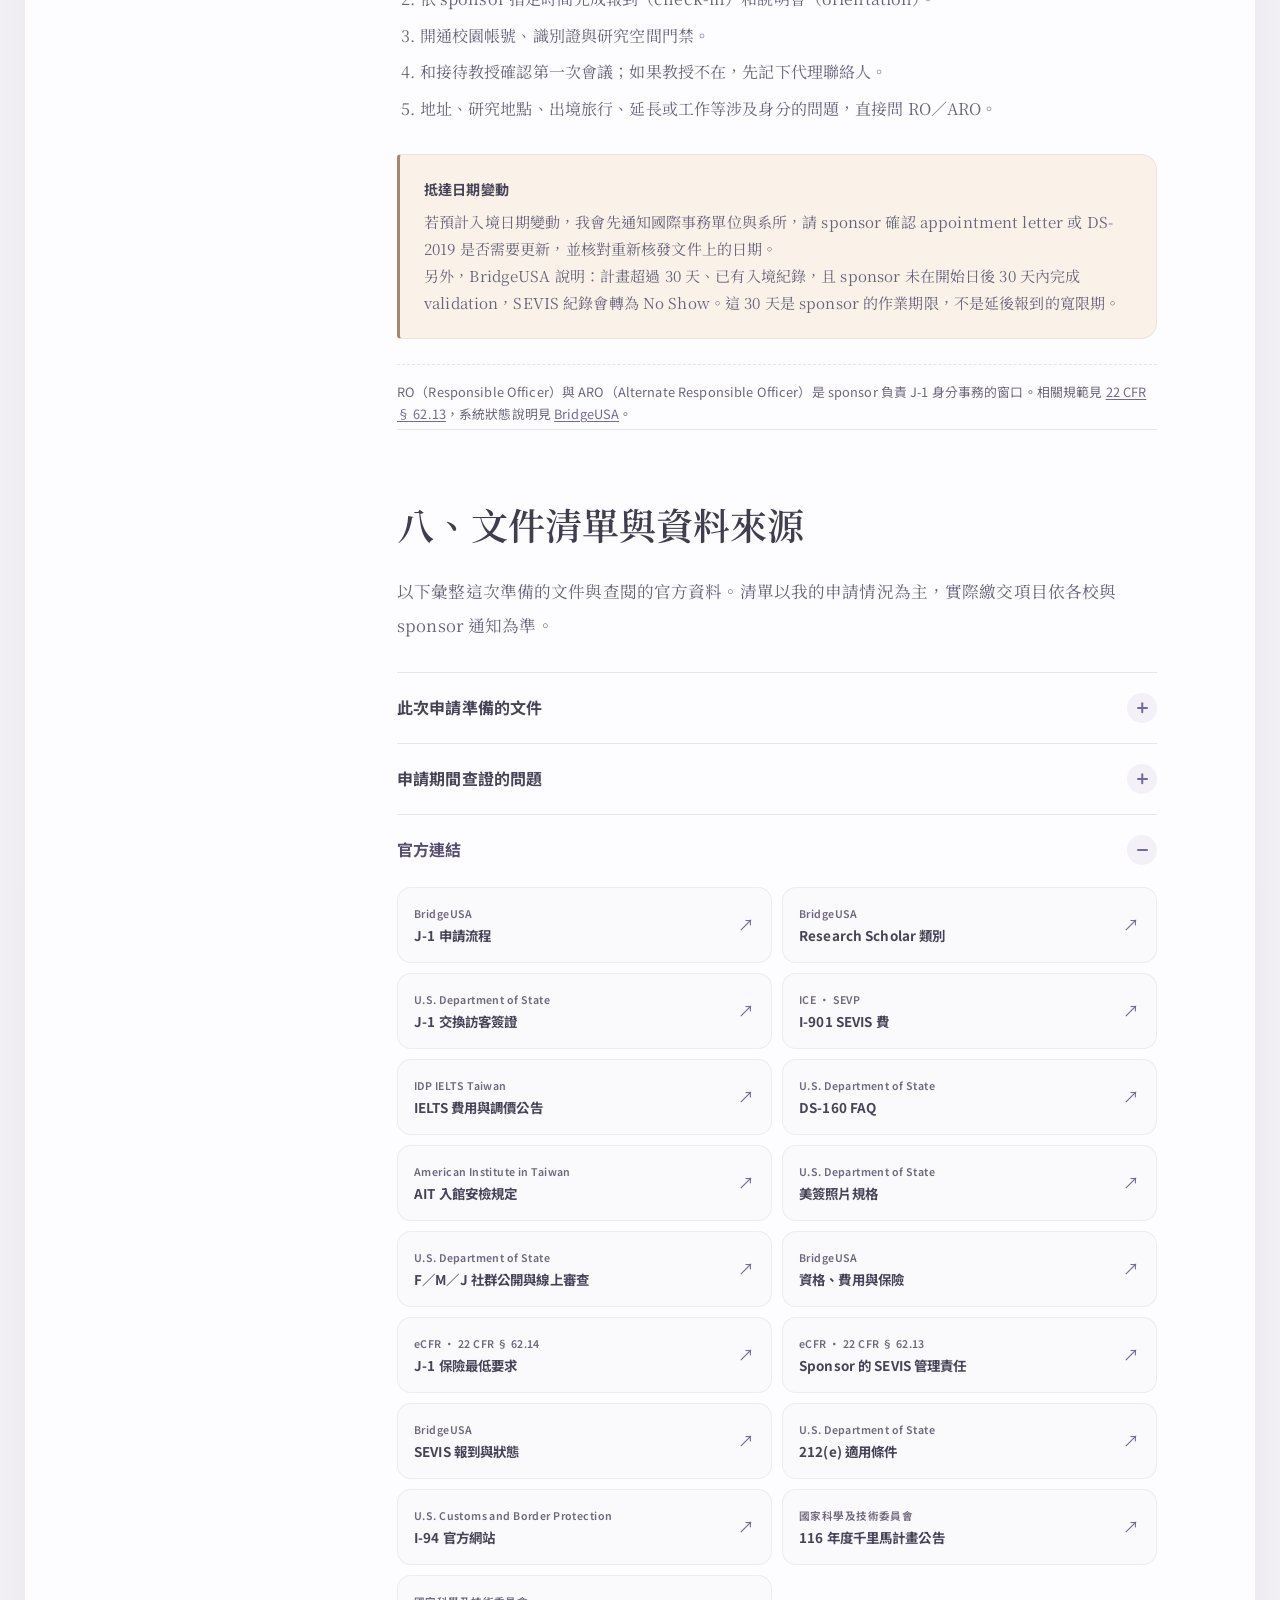
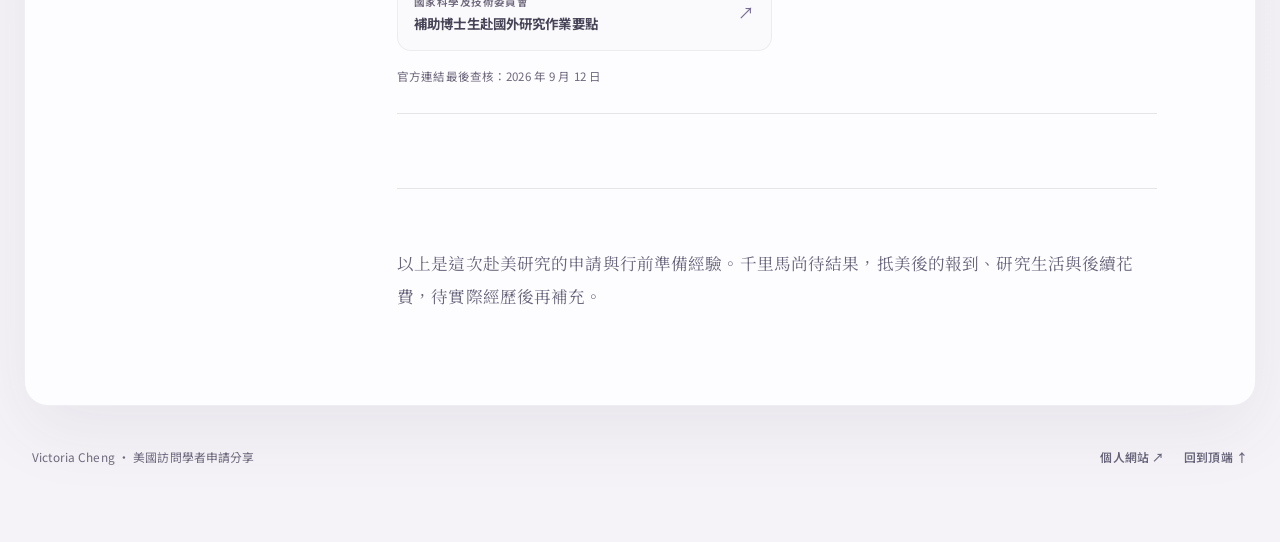
==== commit c7fe0d28: "Remove forced reactions and repetitive phrasing from bilingual guide" ====
--- a/index.html
+++ b/index.html
@@ -97,15 +97,15 @@
           <div class="article-body">
             <section class="article-section intro" id="intro" aria-labelledby="intro-title">
               <h2 id="intro-title">前言</h2>
-              <p>嗨各位好，我是微微（Victoria），目前就讀管理領域博士班。繼之前分享博班申請經驗，這次想和大家聊聊赴美擔任訪問學者的準備過程。寫下這篇文章時，我已完成 J-1 面談，還在準備出發，先把目前走過的流程與花費整理下來，提供有需要的人參考。</p>
-              <p>原先查資料時，J-1 簽證的分享相對容易找到，反而是教授答應接待之後，學校內部還要經過哪些程序、英文證明怎麼準備、什麼時候才能拿到 DS-2019，沒有想像中容易弄清楚。實際辦過一次，才發現每個階段都有各自要確認的事情。</p>
-              <p>因此，以下會依我的申請順序，分享聯繫教授、校內審核、千里馬申請、簽證面談，以及大家可能也會好奇的實際花費。先說明一下：這是我個人的申請經驗，各校要求仍可能不同；千里馬還在等結果，抵美報到也尚未完成，這兩部分先記錄目前的準備情形。</p>
+              <p>嗨各位好，我是Victoria。這次來分享赴美擔任訪問學者的申請與準備經驗，包含聯繫教授、校內審核、英文檢定、千里馬申請及 J-1 面談，也會列出目前的花費。寫這篇文章時，我已完成 J-1 面談，正在準備出發。</p>
+              <p>準備期間查了不少資料，J-1 簽證的經驗分享相對多，但教授同意接待之後的校內流程，能找到的說明就比較有限。例如要經過哪些單位審核、英文能力如何認定，以及拿到 DS-2019 前還要補齊哪些資料，都是我實際申請時才逐漸了解的部分。</p>
+              <p>以下依申請順序整理，內容以我這次的經驗為主，各校要求可能不同，仍需向接待單位確認。千里馬尚在等候結果，抵美報到也還未完成，相關段落會先列出目前的準備情形。</p>
 
               <nav class="journey-map" aria-labelledby="journey-kicker journey-title">
                 <div class="journey-map__head">
                   <p class="journey-map__kicker" id="journey-kicker">申請流程</p>
-                  <h3 id="journey-title">這次申請經過哪些階段？</h3>
-                  <p>想先看面談或花費，也可以直接跳到那一段。</p>
+                  <h3 id="journey-title">申請與準備順序</h3>
+                  <p>各階段的辦理經過與所需資料如下。</p>
                 </div>
                 <ol class="journey-flow" role="list">
                   <li>
@@ -162,15 +162,15 @@
 
             <section class="article-section" id="host" aria-labelledby="host-title">
               <h2 id="host-title">一、第一封信：聯繫接待教授</h2>
-              <p>聯繫教授之前，我先閱讀了對方近期的研究，再回頭想自己的題目有哪些可以請益、或進一步合作的地方。第一封信其實放了一陣子才寄出，沒想到教授很快就回覆，表示願意接待，收到信時真的很開心！</p>
-              <p>這封信沒有寫得很長，主要是介紹自己目前的研究、為什麼希望向這位教授學習，以及預計訪問的時間和合作構想，最後附上學術履歷（CV）。對我而言，先讀過教授的研究很有幫助，寫信時才說得出自己想討論什麼，也比較能說明這次訪問與研究的關聯。</p>
-              <p>不過，教授同意之後，申請還沒結束。接下來仍要經過系所與學院審核，我也另外提交了研究計畫（research proposal），大約一個月後才收到正式的 offer／appointment letter。這裡也提醒大家，教授的接待意願與學校正式核准是不同的階段，時間上要一起考量。</p>
+              <p>聯繫教授之前，我先閱讀了對方近期的研究，思考與自己題目的關聯，以及希望請益或合作的方向。第一封信放了一陣子才寄出，教授很快就回覆，表示願意接待。</p>
+              <p>信中主要介紹自己目前的研究、希望向這位教授請益的原因、預計訪問時間與合作構想，並附上學術履歷（CV）。先前閱讀的研究，也讓我能具體說明自己的題目與教授研究之間的關聯。</p>
+              <p>教授同意接待後，還要經過系所與學院審核，我也另外提交了研究計畫（research proposal），大約一個月後收到正式的 offer／appointment letter。因此，安排申請時間時，除了聯繫教授，也需要預留校內審查的時間。</p>
             </section>
 
             <section class="article-section" id="school" aria-labelledby="school-title">
               <h2 id="school-title">二、校內審核與 DS-2019</h2>
-              <p>接著就是準備學校要求的文件。這部分會經過系所、學院與國際事務單位，我依照校方清單，提交護照資料頁、CV、學位或在學證明、研究說明、經費證明，以及英文能力資料。文件不少，建議拿到清單後就先確認哪些已經有、哪些還需要申請。</p>
-              <p>DS-2019 則要由 J-1 sponsor 審查資料、建立 SEVIS 紀錄後核發，不能自己下載填一填就完成。我當時也是先把前面的資料備齊，通過審查後，才拿到這份後續申請簽證會用到的文件。</p>
+              <p>校內申請涉及系所、學院與國際事務單位。我依照校方清單，提交護照資料頁、CV、學位或在學證明、研究說明、經費證明，以及英文能力資料。其中需要另外申請的證明，建議收到清單後就開始準備。</p>
+              <p>DS-2019 由 J-1 sponsor 審查資料、建立 SEVIS 紀錄後核發，無法自行下載填寫。我將上述資料備齊、通過審查後，才收到這份申請簽證所需的文件。</p>
               <div class="steps">
                 <div><span>1</span><p>依校方清單提交資料</p></div>
                 <div><span>2</span><p>等候校內與 sponsor 審查</p></div>
@@ -183,7 +183,7 @@
               <details class="extra-costs">
                 <summary><span>IELTS 準備方式</span><span class="disclosure-icon" aria-hidden="true"></span></summary>
                 <div>
-                  <p>準備時，我把口說與寫作分開練習，也使用 ChatGPT 協助修改文字，整理自己需要留意的表達方式。以下是我當時的做法，提供參考：</p>
+                  <p>口說與寫作的部分，我分別安排練習，也使用 ChatGPT 協助修改文字。準備方式如下：</p>
                   <ul>
                     <li>口說會計時練習，確認自己能在時間內把想法說完整。</li>
                     <li>寫作先想清楚要說什麼，再安排每一段的內容。</li>
@@ -193,7 +193,7 @@
               </details>
               <aside class="note-box">
                 <strong>收到 DS-2019 後</strong>
-                <p>拿到後，記得先核對姓名、類別、計畫期間、資金來源與活動地點。我自己是一欄一欄確認，因為後面申請簽證、入境和校方報到都會用到。</p>
+                <p>收到後，我逐欄核對姓名、類別、計畫期間、資金來源與活動地點，後續申請簽證、入境及校方報到都會用到這份文件。</p>
                 <a href="https://j1visa.state.gov/participants/how-to-apply/" target="_blank" rel="noopener noreferrer">BridgeUSA 官方說明 <span aria-hidden="true">↗</span></a>
               </aside>
             </section>
@@ -202,7 +202,7 @@
               <h2 id="nstc-title">三、申請國科會千里馬計畫</h2>
               <p>等待校方審查的同時，我也在準備國科會「補助博士生赴國外研究計畫」，也就是大家常說的千里馬計畫。兩邊是分開的申請程序，不過外語證明、教授同意函和研究計畫等資料，有部分可以一起準備。</p>
               <p>我這次提交的資料包括外語能力證明、國外教授同意函、資格證明、推薦函、歷年成績單、20 頁內的研究計畫，以及至少一篇已發表著作。</p>
-              <p>其中花最多時間的，還是研究計畫。寫完後，我把計畫書、邀請函和英文證明放在一起核對，確認訪問目的、期間與研究內容沒有出入。這些資料雖然要交到不同地方，寫的卻是同一次研究安排，送件前多看一次比較安心。</p>
+              <p>研究計畫是其中花最多時間的部分。定稿後，我再與邀請函、英文證明一起核對，確認訪問目的、期間與研究內容沒有出入。</p>
 
               <aside class="grant-status" aria-label="千里馬申請狀態">
                 <span>我的申請狀態</span>
@@ -216,12 +216,12 @@
                 <div><span>補助方式</span><strong>部分補助 7–12 個月；以一年 NT$900,000 為基準，依實際研究日數計算</strong></div>
                 <div><span>申請時程</span><strong>2026 年 6 月 1 日至 7 月 31 日中午 12 時；預定 11 月 30 日公告結果</strong></div>
               </div>
-              <p>送件時，除了自己填好線上資料，還要請推薦人透過系統提交推薦函，再由學校確認資格、統一送件。這裡要特別留意校內收件時間，通常會比官方的 7 月 31 日中午 12 時更早。另外，國外教授同意函需要正式信頭、日期與簽名，不能直接拿往來 email 代替。</p>
+              <p>送件時，除了自己填好線上資料，還要請推薦人透過系統提交推薦函，再由學校確認資格、統一送件。校內收件時間通常會比官方的 7 月 31 日中午 12 時更早，準備時須以校內期限為準。另外，國外教授同意函需要正式信頭、日期與簽名，不能直接拿往來 email 代替。</p>
 
               <details class="extra-costs nstc-details">
-                <summary><span>送件前，我會再看哪些地方？</span><span class="disclosure-icon" aria-hidden="true"></span></summary>
+                <summary><span>研究計畫審查項目</span><span class="disclosure-icon" aria-hidden="true"></span></summary>
                 <div>
-                  <p>我會對照官方評分比例，再看一次自己準備的內容：個人背景與發展潛力 35%、外語能力與國外研究單位適切性 20%、研究計畫 30%、對國家未來發展的重要性 15%。</p>
+                  <p>送件前，我依官方評分比例檢查申請內容：個人背景與發展潛力 35%、外語能力與國外研究單位適切性 20%、研究計畫 30%、對國家未來發展的重要性 15%。</p>
                 </div>
               </details>
 
@@ -234,7 +234,7 @@
 
             <section class="article-section" id="visa" aria-labelledby="visa-title">
               <h2 id="visa-title">四、J-1 簽證與 AIT 面談</h2>
-              <p>拿到 DS-2019、確認資料無誤後，就可以接著辦理 J-1 簽證了。我填 DS-160 時，把邀請文件和研究資料放在旁邊對照，也順便重新熟悉自己的訪問安排，後來準備面談時就有用到。以下是我當時的辦理順序：</p>
+              <p>收到 DS-2019 並確認資料無誤後，我開始辦理 J-1 簽證。填寫 DS-160 時，對照邀請文件與研究資料，確認各項記載一致。當時的辦理順序如下：</p>
               <ol class="number-list">
                 <li><span>01</span><div><strong>繳 I-901 SEVIS 費</strong><p>依 sponsor 提供的資料繳費，並保存收據。</p></div></li>
                 <li><span>02</span><div><strong>填寫 DS-160</strong><p>備妥護照、DS-2019 與計畫資料，再填寫表格。</p></div></li>
@@ -282,14 +282,14 @@
                 <p>依我當時收到的通知，提早或遲到超過 10 分鐘都可能無法入場。因此，當天先在附近等候，接近預約時間才前往。領事等候區禁止攜帶電子設備，我事前安排存放，也未攜帶筆電及大型電子用品。相關說明可參考 <a href="https://www.ait.org.tw/security-procedures/" target="_blank" rel="noopener noreferrer">AIT 安檢規定 <span aria-hidden="true">↗</span></a>。</p>
               </aside>
 
-              <p>實際面談比我預期快，申請也順利通過。準備過的內容沒有全部被問到，不過事前把研究與經費安排想清楚，現場回答時確實比較有把握。以上是我當天遇到的情況，大家準備時仍要依自己的研究與申請資料回答。</p>
+              <p>實際面談比我預期快，申請也順利通過。上面列的是當天被問到的問題，其他準備的內容並未全部問到。</p>
               <p class="source-line">正式文件以<a href="https://travel.state.gov/content/travel/en/us-visas/study/exchange.html" target="_blank" rel="noopener noreferrer">美國國務院 J-1 清單</a>和預約通知為準；DS-160 只要帶確認頁，詳見<a href="https://travel.state.gov/content/travel/en/us-visas/visa-information-resources/forms/ds-160-online-nonimmigrant-visa-application/ds-160-faqs.html" target="_blank" rel="noopener noreferrer">官方 FAQ</a>。上面的問題是我當天遇到的。</p>
               <p class="source-line">截至 2026 年 9 月，F／M／J 申請人須依官方指示將社群帳號設為公開供線上審查，不需要提供密碼。我在面談前也再次確認了 <a href="https://www.ait.org.tw/security-procedures/" target="_blank" rel="noopener noreferrer">AIT 安檢規定</a>與<a href="https://travel.state.gov/content/travel/en/us-visas/visa-information-resources/photos.html" target="_blank" rel="noopener noreferrer">照片規格</a>。</p>
             </section>
 
             <section class="article-section" id="costs" aria-labelledby="costs-title">
               <h2 id="costs-title">五、申請與行前準備的實際支出</h2>
-              <p>再來是大家可能也會好奇的花費。我把刷卡紀錄整理了一遍，目前申請、保險與英文準備合計約 NT$101,802。先提醒一下，這還不包含機票、房租和生活費，也沒有把財力證明算進去（那是需要證明自己有的資金，不是要繳出去的費用），所以並不是整趟訪問的總預算。</p>
+              <p>以下依刷卡紀錄整理申請、保險與英文準備的花費，目前合計約 NT$101,802，尚未包含機票、房租與生活費。財力證明是校方要求出示的可用資金，無須繳交，因此也未列入支出。</p>
 
               <div class="cost-summary" aria-label="目前支出總額">
                 <span>已記錄的支出</span>
@@ -353,7 +353,7 @@
 
             <section class="article-section" id="departure" aria-labelledby="departure-title">
               <h2 id="departure-title">六、出發以前：研究與生活的安排</h2>
-              <p>簽證辦好之後，還有研究和生活上的事情要安排。第一次見面要和教授討論什麼、報到要帶哪些文件、住處怎麼入住，都需要事先確認。我把自己的待辦分成以下三類，也放上來給大家參考。</p>
+              <p>簽證辦妥後，我接著準備與教授第一次會議的資料、校方報到文件，以及住宿和交通等生活安排。以下是目前整理的行前待辦：</p>
               <div class="prep-grid">
                 <section>
                   <h3>證件與報到</h3>
@@ -370,15 +370,15 @@
               </div>
               <h3>住宿與家具</h3>
               <p>確定住處後，我先問清楚什麼時候可以拿鑰匙、入住時要怎麼檢查，再安排家具配送。預計入住當天會依管理處流程拍照或錄影，把屋況留下來，之後退租時也有資料可以核對。</p>
-              <p>租家具也有一些原本沒注意到的細節。例如套組裡有床架、床墊，卻不一定有枕頭、棉被和床單（這些還是要自己另外準備）。除了看月租和品項，我也一起確認配送、安裝、回收費，以及退租條件。</p>
+              <p>租用家具時，除了月租和品項，也要確認配送、安裝、回收費與退租條件。另外，套組包含床架和床墊，不一定附有枕頭、棉被及床單，寢具需要另外確認。</p>
 
               <h3>保險文件</h3>
-              <p>準備校方報到資料時，我上傳的是 coverage／visa letter 與 declaration page。若表單另外要求 insurance card，再補上保險卡；完整保單自己也要留一份，需要時才找得到。</p>
+              <p>準備校方報到資料時，我上傳的是 coverage／visa letter 與 declaration page。若表單另外要求 insurance card，再補上保險卡；完整保單則自行留存備查。</p>
               <p>我照 22 CFR § 62.14 逐項核對：每次事故或疾病的醫療給付至少 US$100,000、醫療後送回母國 US$50,000、遺體運返 US$25,000，自負額不得超過 US$500。承保機構也要符合規定；我再用最新版 DS-2019 核對保單期間，並確認 sponsor 有沒有其他要求。</p>
               <p class="source-line">以上最低門檻依 <a href="https://www.ecfr.gov/current/title-22/chapter-I/subchapter-G/part-62/subpart-A/section-62.14" target="_blank" rel="noopener noreferrer">22 CFR § 62.14</a> 整理；實際上傳文件則依各校 sponsor 通知為準。</p>
 
               <h3>隨身文件</h3>
-              <p>我另外列了一份隨身文件清單：護照、有效簽證、DS-2019 正本、SEVIS 費收據（如適用）、邀請文件、住宿資料和校方聯絡方式。整理行李時就照著檢查一次。</p>
+              <p>我另外列了一份隨身文件清單：護照、有效簽證、DS-2019 正本、SEVIS 費收據（如適用）、邀請文件、住宿資料和校方聯絡方式。這些文件會另外收在隨身行李中。</p>
               <aside class="note-box note-box--warm">
                 <strong>機票退改條件</strong>
                 <p>訂票時，簽證尚未核發。我先閱讀退改規則，確認能承擔相關條件後才完成預訂。</p>
@@ -388,7 +388,7 @@
 
             <section class="article-section" id="arrival" aria-labelledby="arrival-title">
               <h2 id="arrival-title">七、抵美報到：尚待完成的事項</h2>
-              <p>這一部分先留給抵達後再補充！截至本文記錄的進度，我還沒有完成抵美報到，以下是依 sponsor 通知整理的待辦事項，先提醒自己，也提供大家準備時參考。</p>
+              <p>寫下這篇紀錄時，我尚未完成抵美報到。以下先依 sponsor 通知列出待辦事項，實際辦理經驗待抵達後補充。</p>
               <ol>
                 <li>下載 I-94，核對姓名、Class of Admission（入境身分）和 Admit Until Date（停留期限）。</li>
                 <li>依 sponsor 指定時間完成報到（check-in）和說明會（orientation）。</li>
@@ -406,7 +406,7 @@
 
             <section class="article-section" id="appendix" aria-labelledby="appendix-title">
               <h2 id="appendix-title">八、文件清單與資料來源</h2>
-              <p>最後把這次準備的文件和查過的官方資料放在一起，方便大家需要時回來找。文件清單是依我的申請情況整理，實際需要繳交哪些項目，還是要看各自學校與 sponsor 的通知。</p>
+              <p>以下彙整這次準備的文件與查閱的官方資料。清單以我的申請情況為主，實際繳交項目依各校與 sponsor 通知為準。</p>
 
               <div class="accordion-list">
                 <details>
@@ -462,7 +462,7 @@
             </section>
 
             <div class="closing-note">
-              <p>寫著寫著，又比原本預計的長了一些。從第一封信、兩次英文考試，到準備面談資料，每個階段都有當時需要弄清楚的事情，希望這些紀錄能幫正在準備的大家少花一點找資料的時間。千里馬還在等結果，抵美後的報到與生活，也等實際經歷後再來分享。謝謝耐心看到這裡，祝大家的申請都順利！</p>
+              <p>以上是這次赴美研究的申請與行前準備經驗。千里馬尚待結果，抵美後的報到、研究生活與後續花費，待實際經歷後再補充。</p>
             </div>
           </div>
         </div>
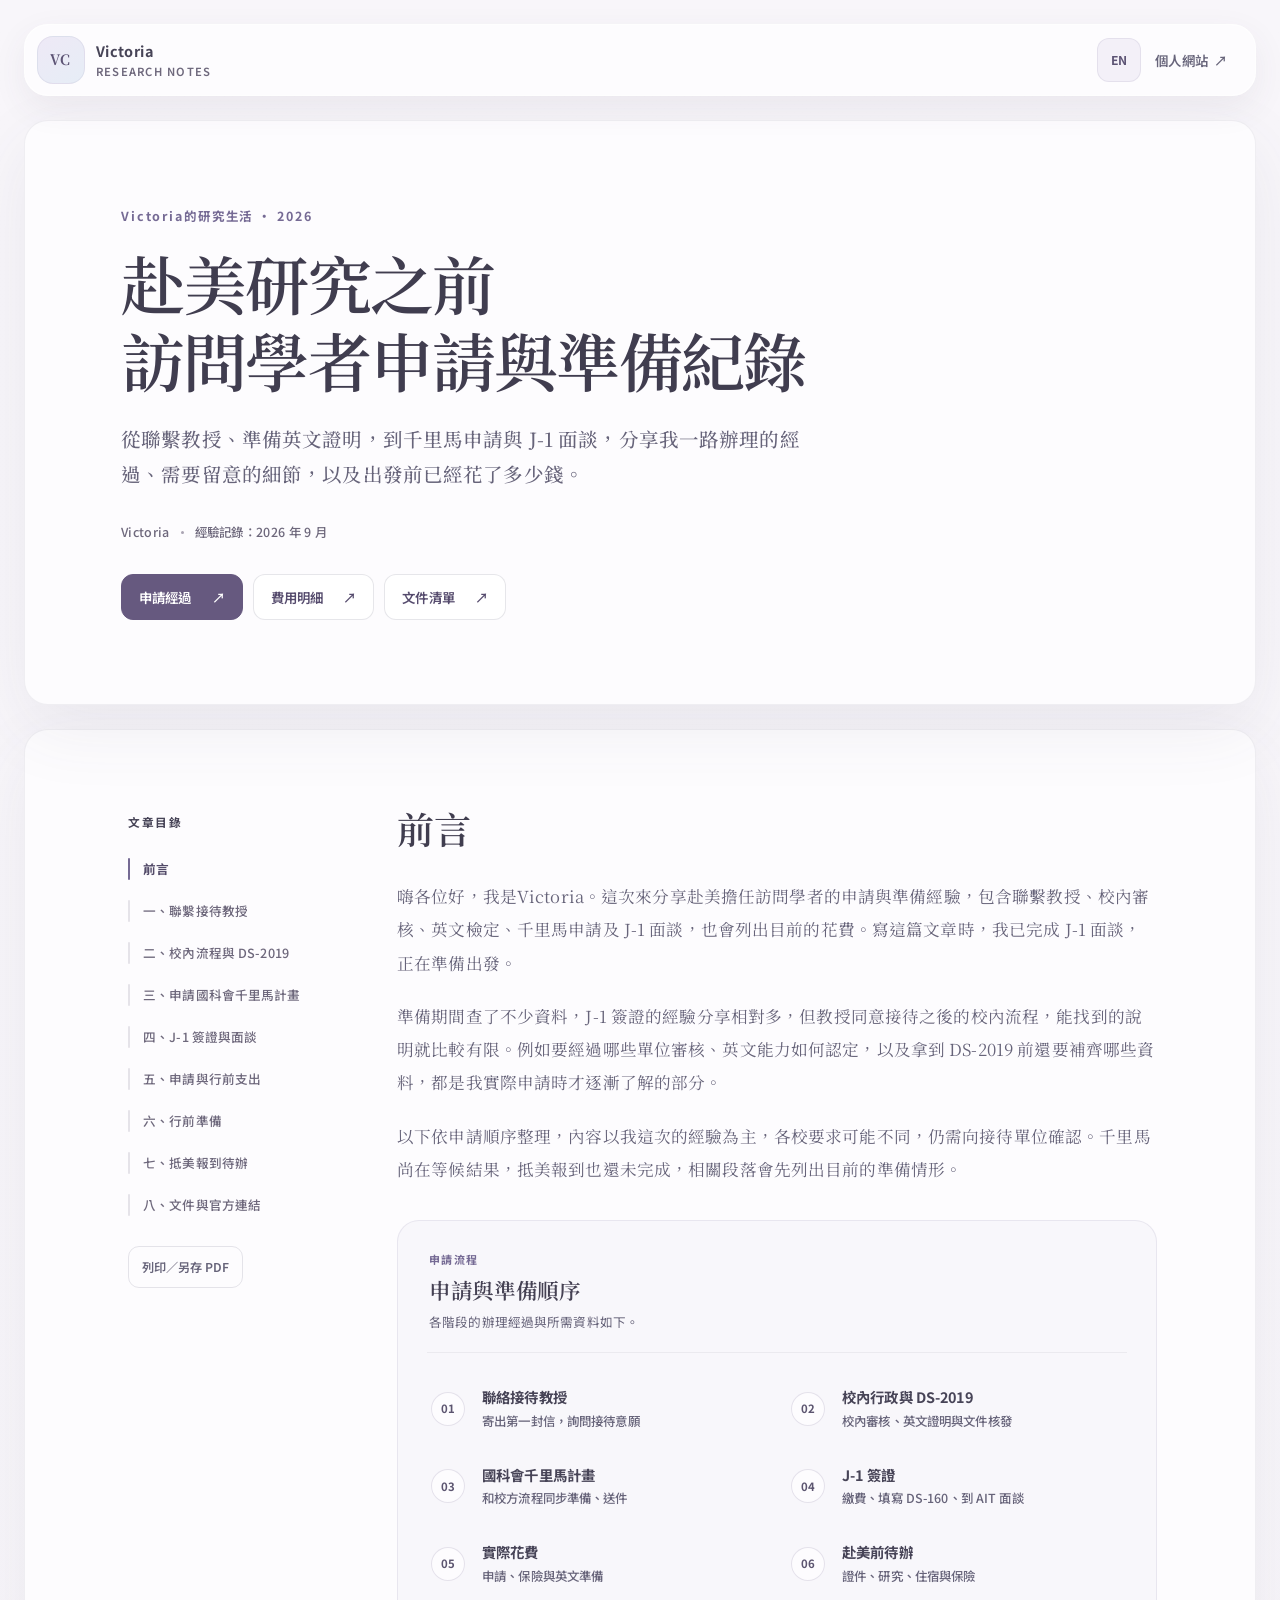
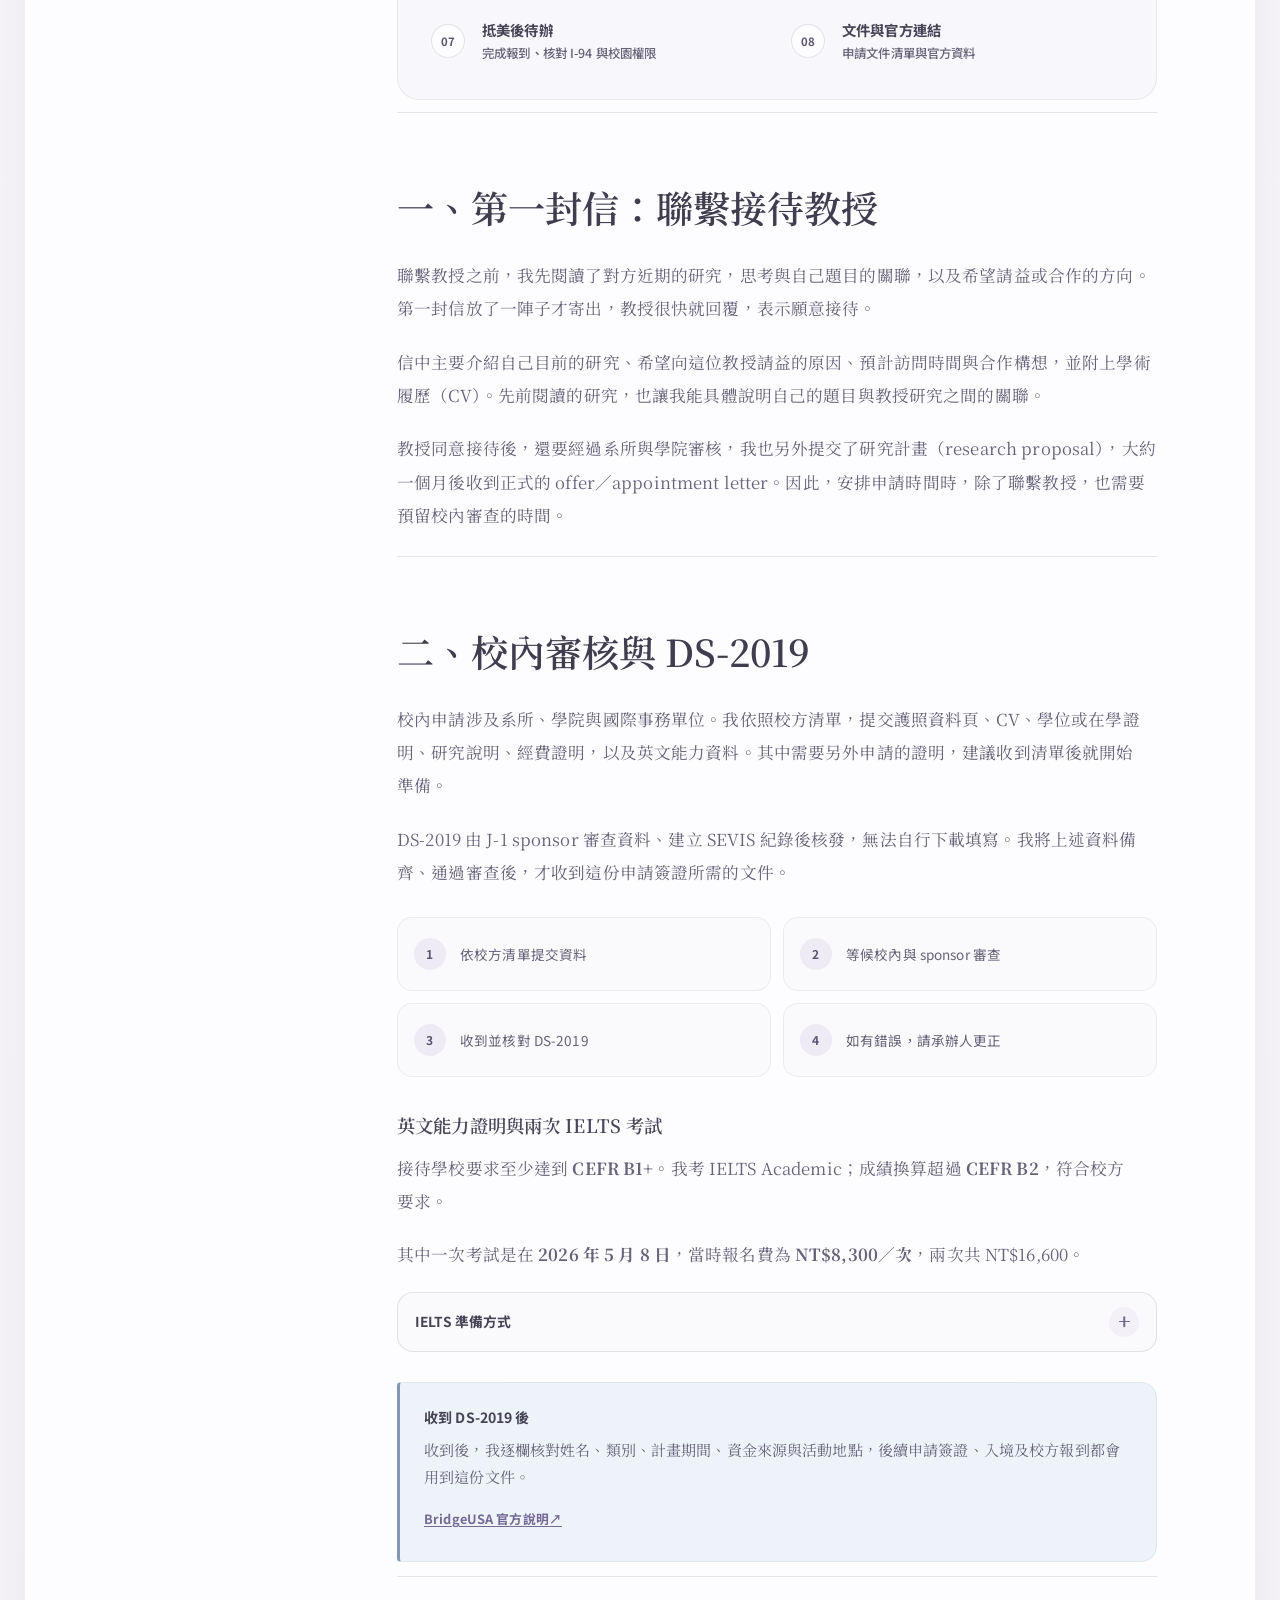
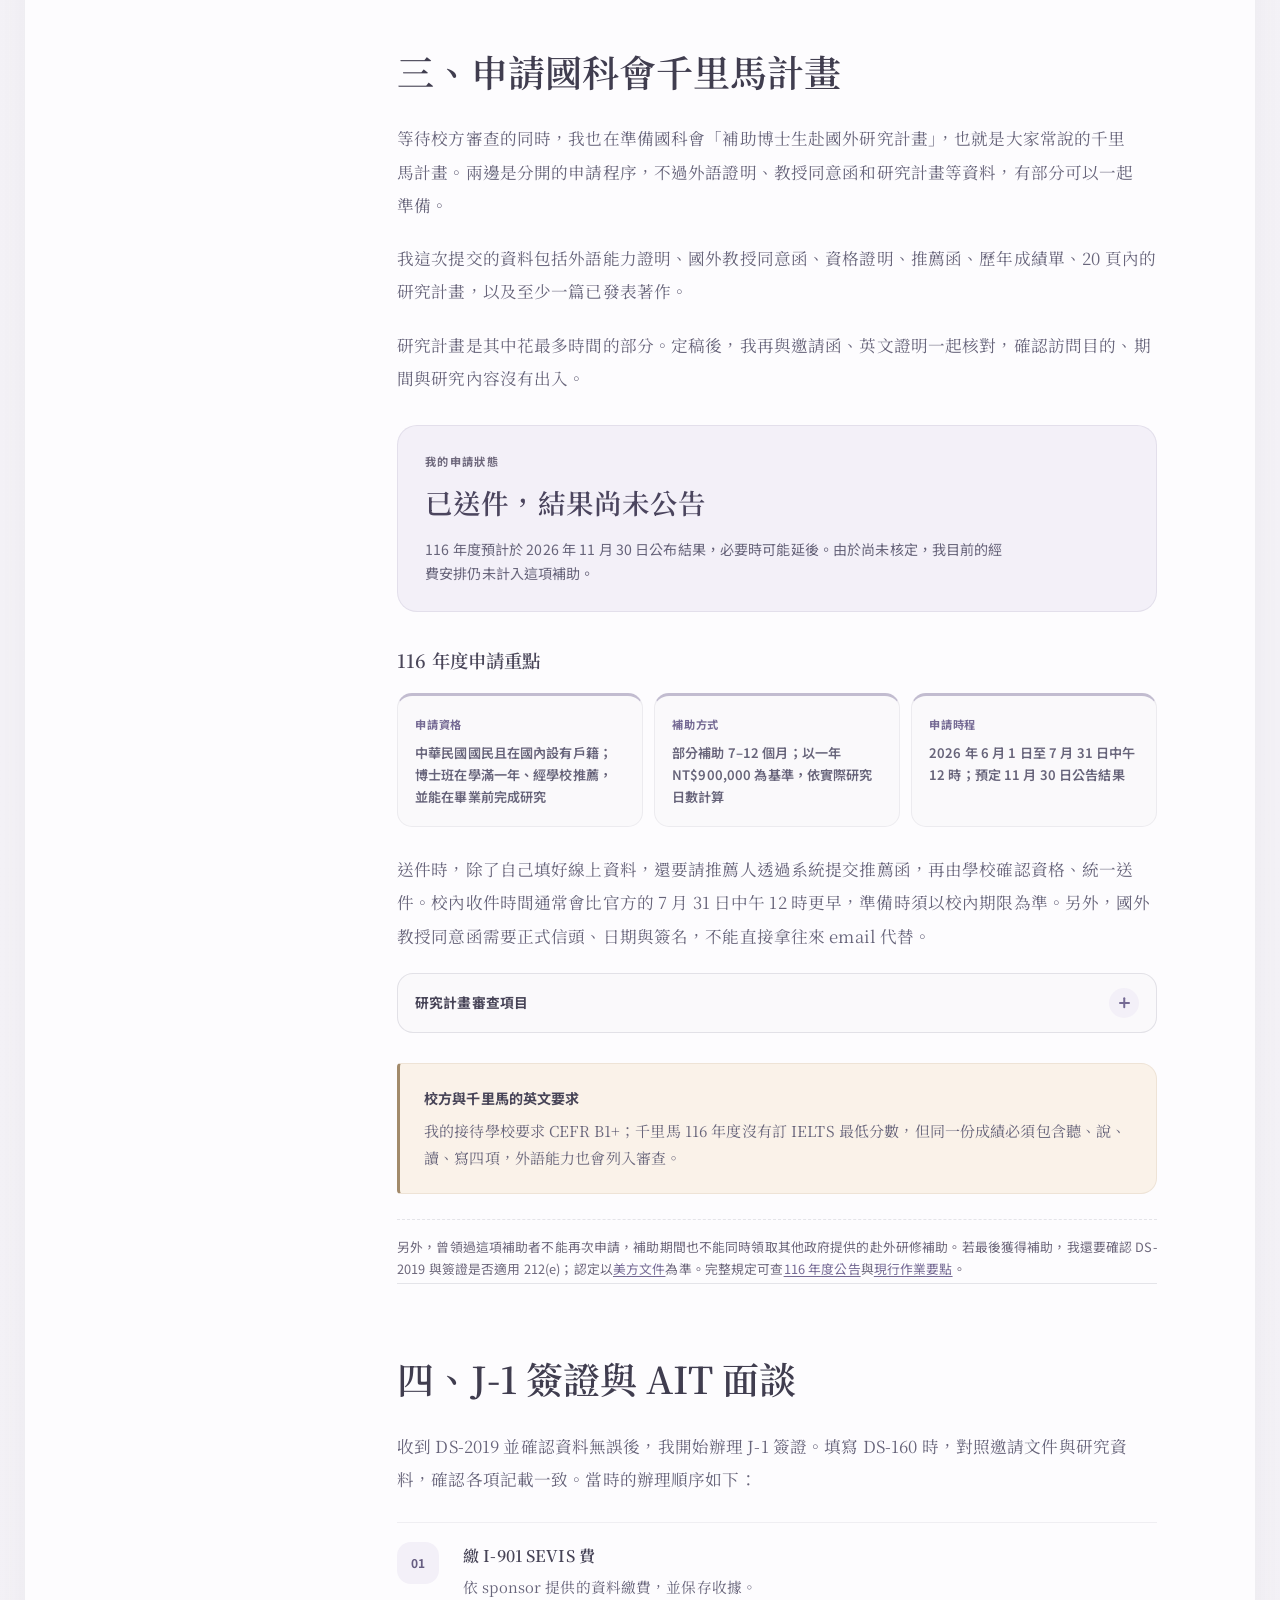
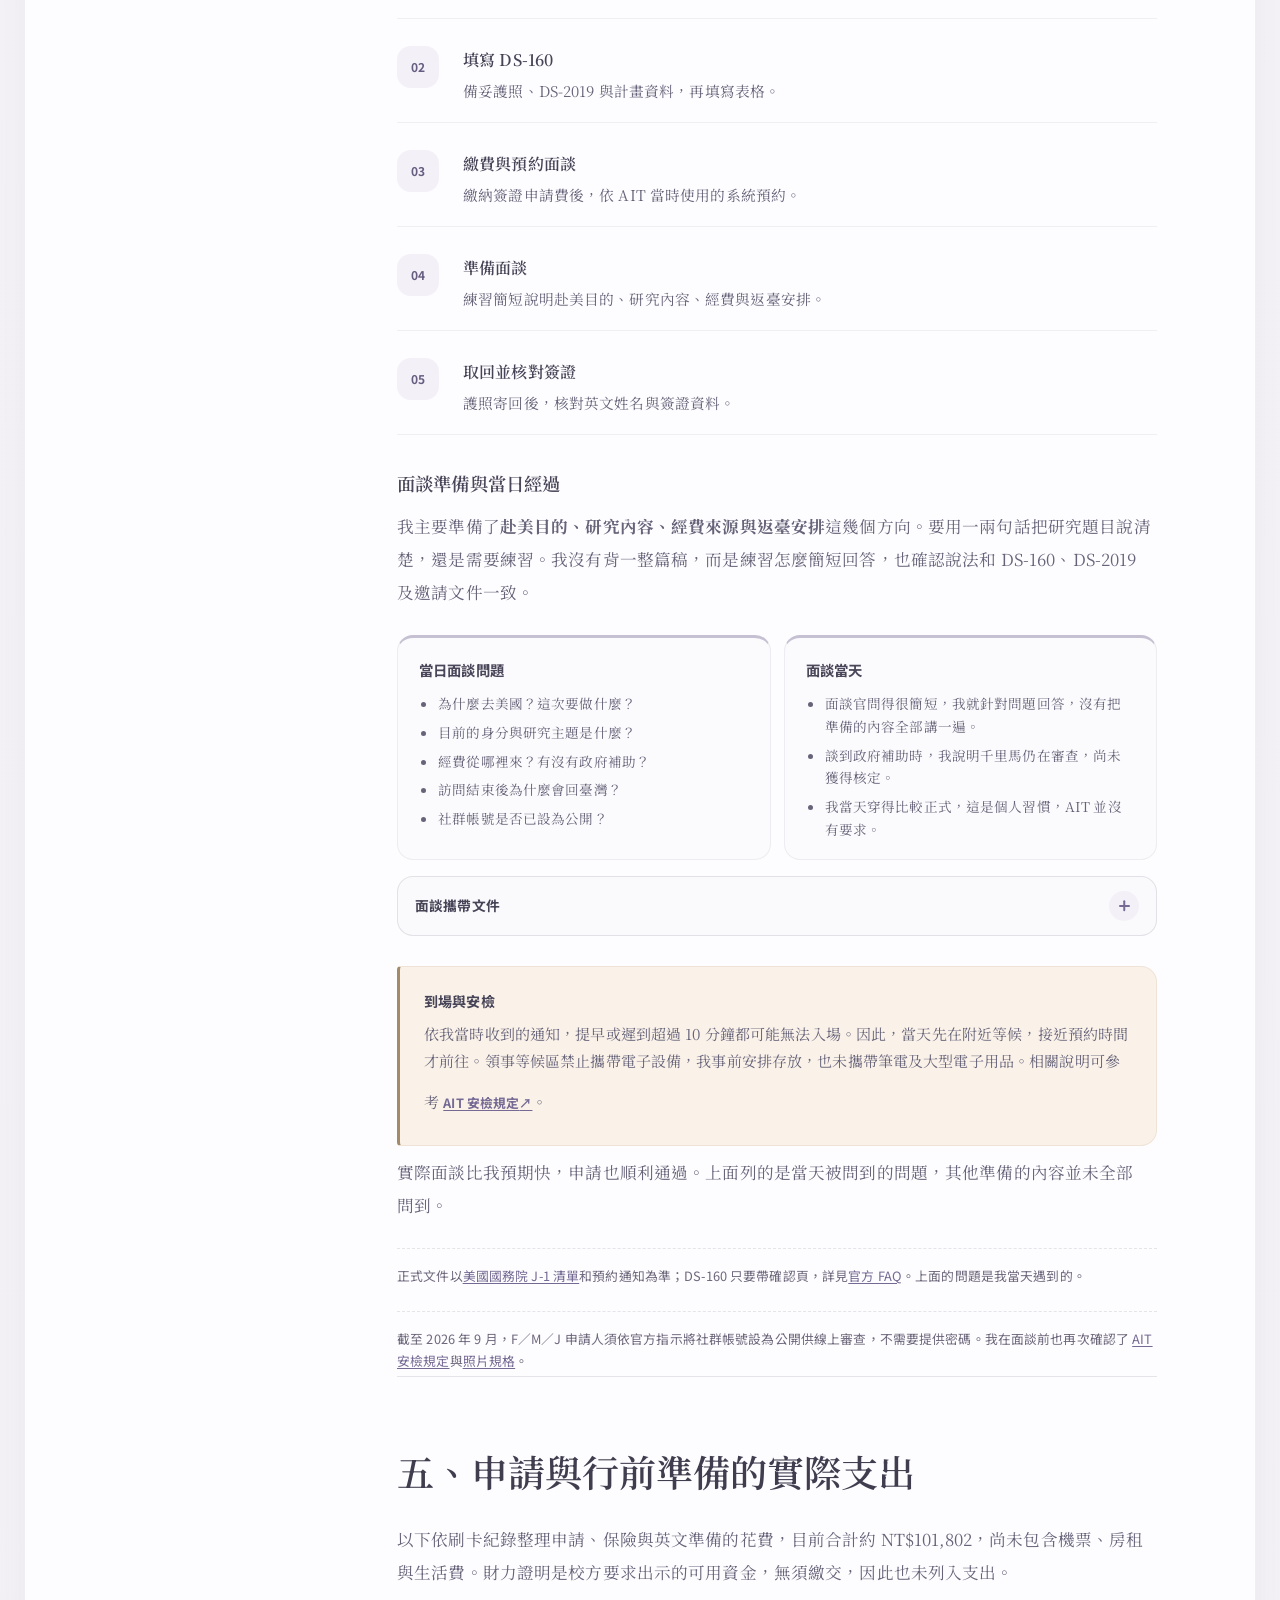
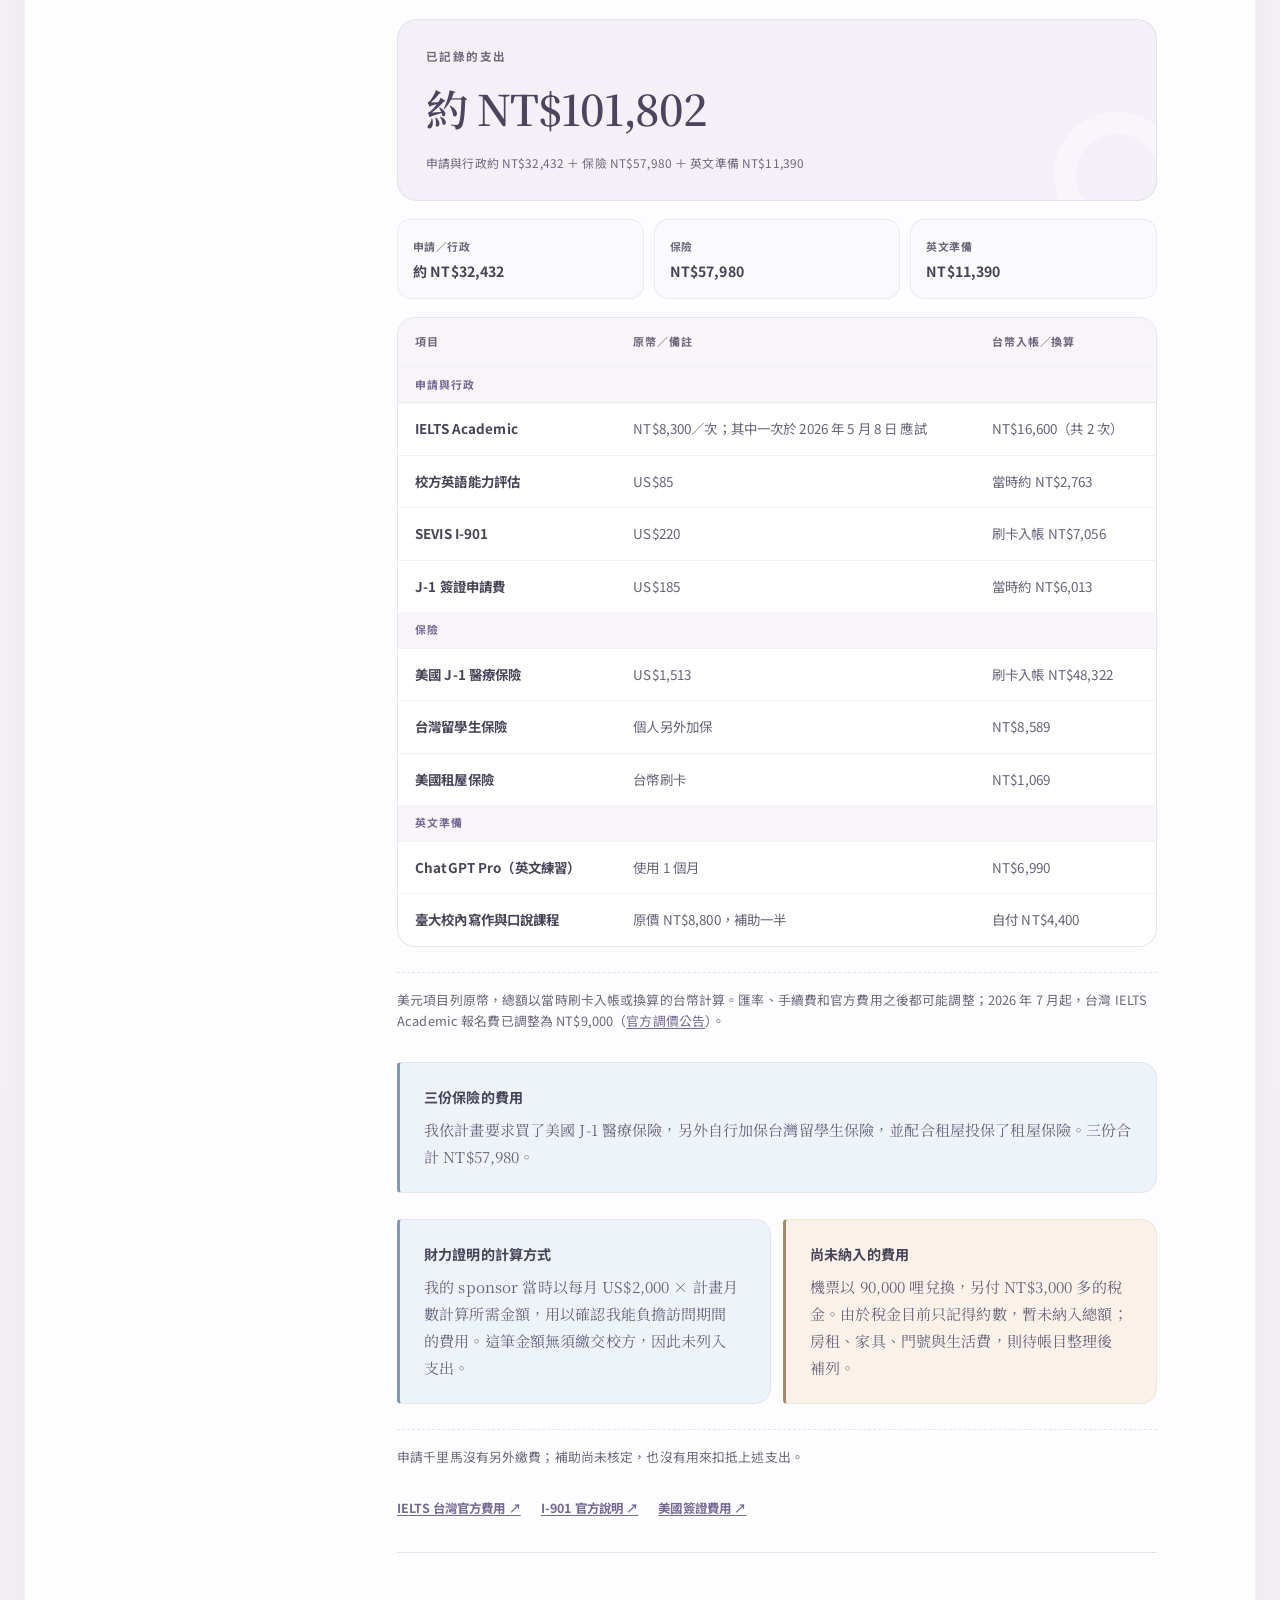
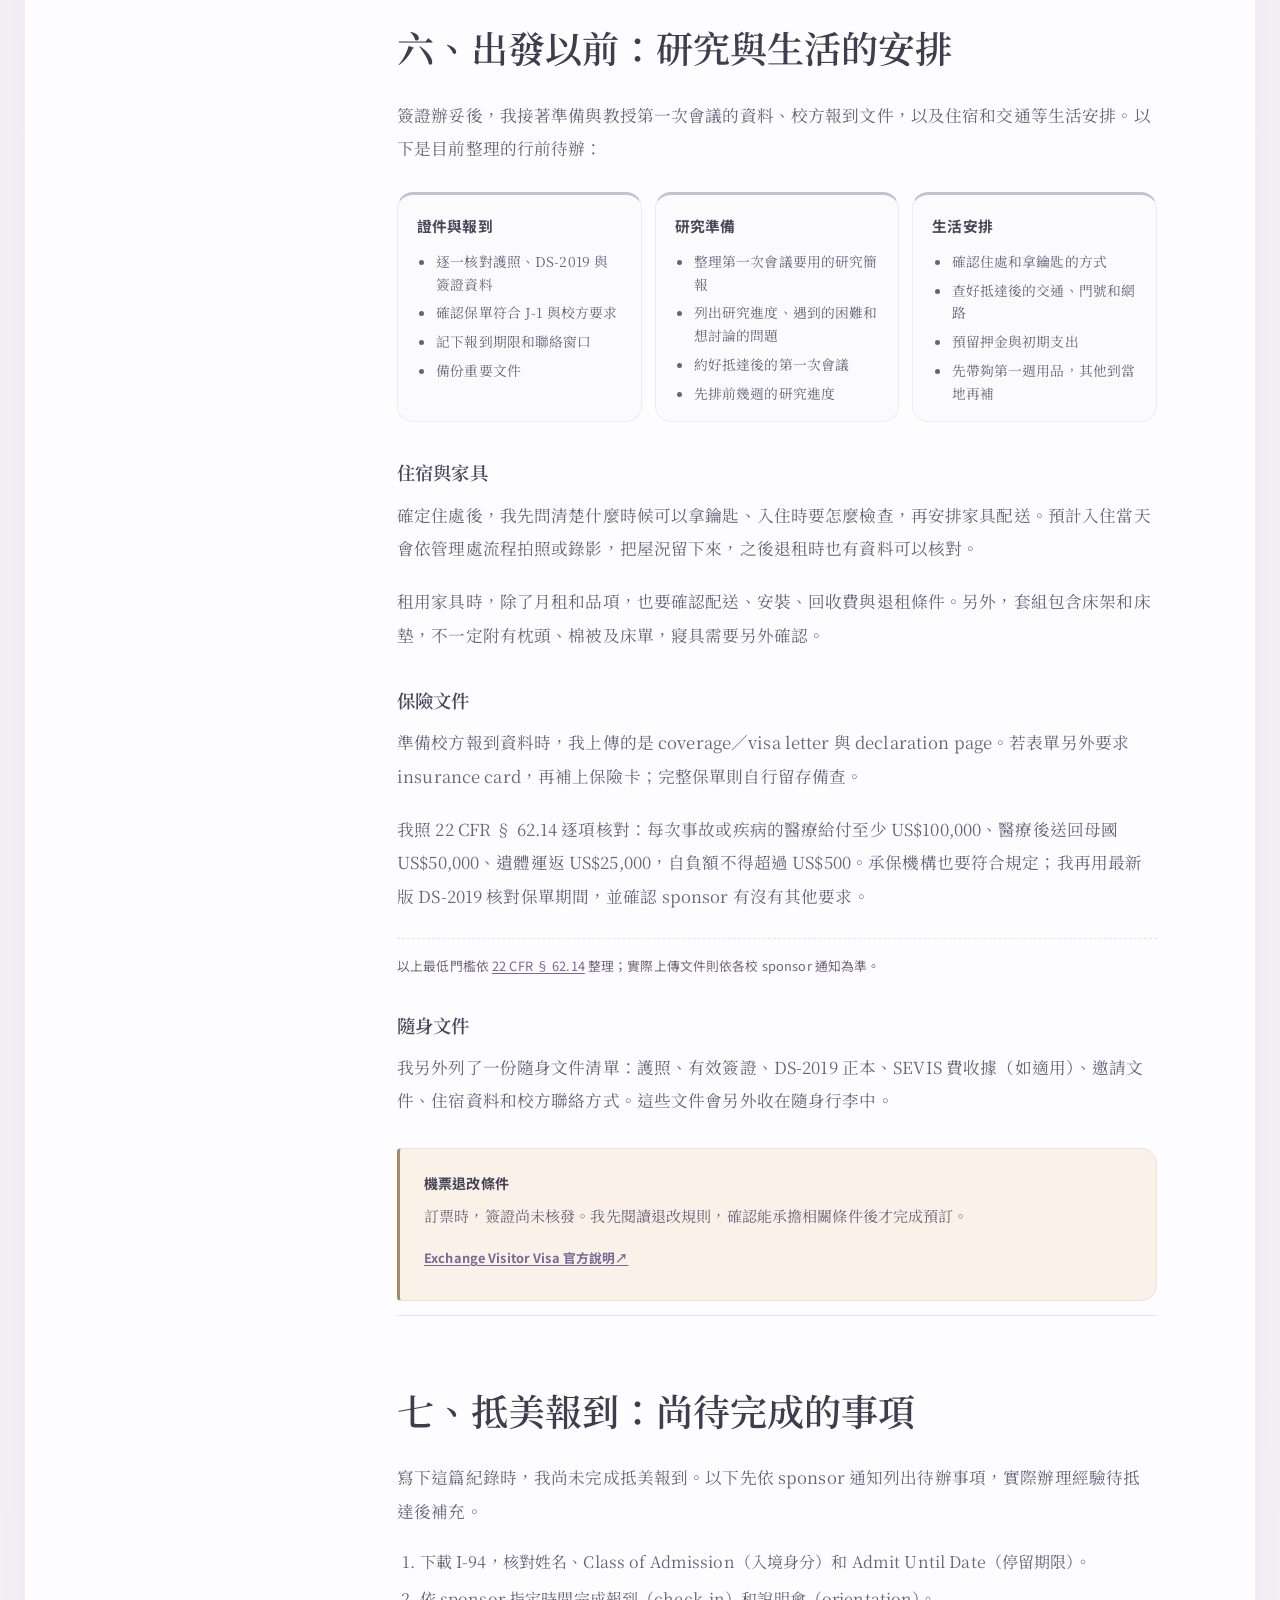
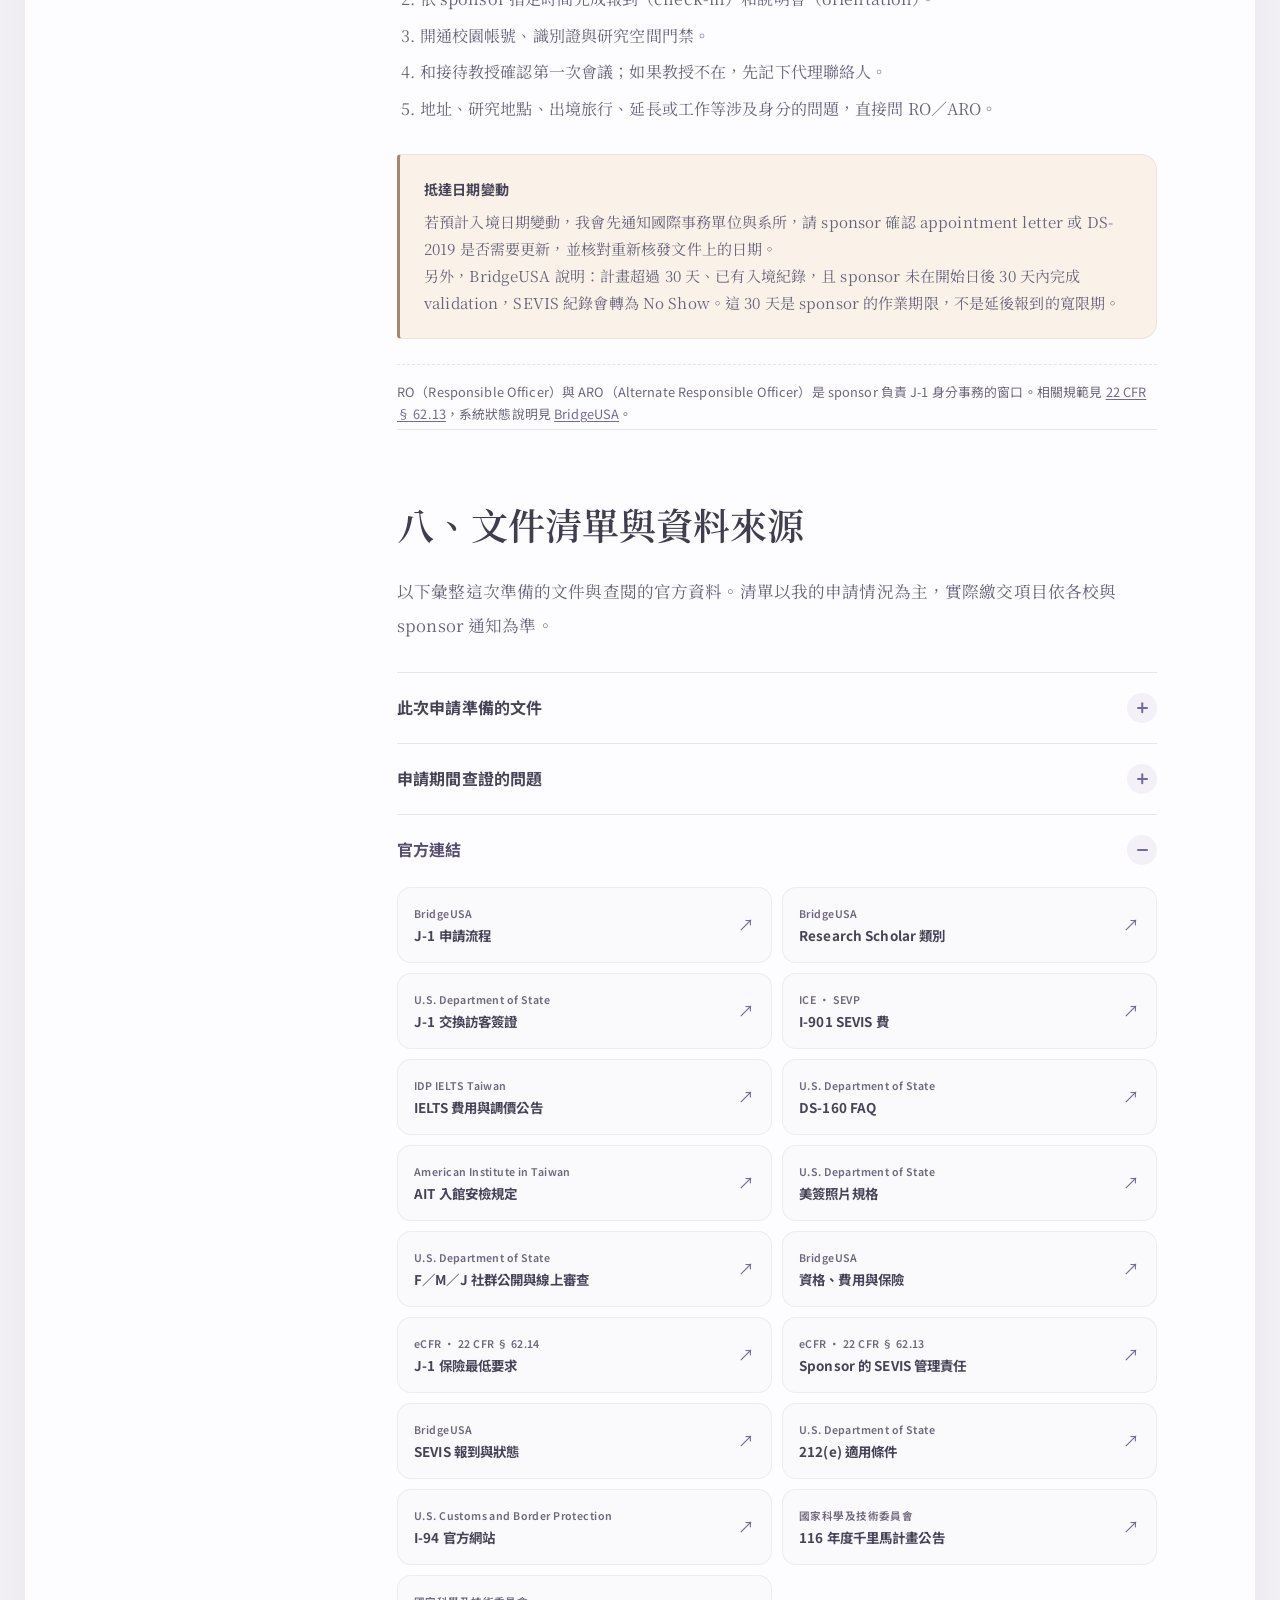
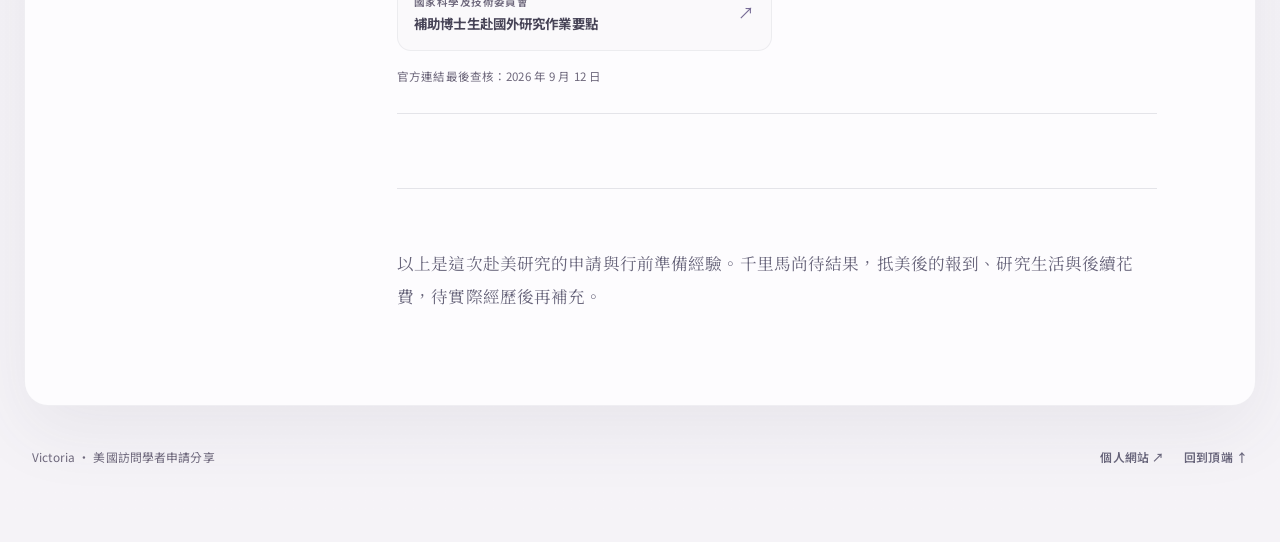
==== commit 4e6bf0b4: "Use Victoria consistently across bilingual website" ====
--- a/index.html
+++ b/index.html
@@ -3,9 +3,9 @@
 <head>
   <meta charset="utf-8">
   <meta name="viewport" content="width=device-width, initial-scale=1">
-  <title>赴美研究之前：訪問學者申請、J-1 面談與費用紀錄｜Victoria Cheng</title>
-  <meta name="description" content="微微的美國訪問學者申請經驗：從聯繫教授、英文檢定、千里馬申請到 J-1 面談，分享準備過程、實際花費與行前文件。">
-  <meta name="author" content="Victoria Cheng">
+  <title>赴美研究之前：訪問學者申請、J-1 面談與費用紀錄｜Victoria</title>
+  <meta name="description" content="Victoria的美國訪問學者申請經驗：從聯繫教授、英文檢定、千里馬申請到 J-1 面談，分享準備過程、實際花費與行前文件。">
+  <meta name="author" content="Victoria">
   <meta name="theme-color" content="#f7f4fe">
   <meta name="robots" content="index,follow">
   <link rel="canonical" href="https://victoriac1122.github.io/us-visiting-scholar-guide/">
@@ -20,9 +20,9 @@
   <meta property="og:locale" content="zh_TW">
   <meta property="og:locale:alternate" content="en_US">
   <meta property="og:title" content="赴美研究之前：訪問學者申請、J-1 面談與費用紀錄">
-  <meta property="og:description" content="微微的美國訪問學者申請經驗：從聯繫教授、英文檢定、千里馬申請到 J-1 面談，分享準備過程、實際花費與行前文件。">
+  <meta property="og:description" content="Victoria的美國訪問學者申請經驗：從聯繫教授、英文檢定、千里馬申請到 J-1 面談，分享準備過程、實際花費與行前文件。">
   <meta property="og:url" content="https://victoriac1122.github.io/us-visiting-scholar-guide/">
-  <meta property="article:author" content="Victoria Cheng">
+  <meta property="article:author" content="Victoria">
   <meta name="twitter:card" content="summary">
   <link rel="stylesheet" href="styles.css?v=11">
   <script defer src="script.js?v=7"></script>
@@ -33,9 +33,9 @@
 
   <div class="page-shell">
     <header class="topbar">
-      <a class="brand" href="https://victoriachengyw.com/" target="_blank" rel="noopener noreferrer" aria-label="前往 Victoria Cheng 個人網站">
+      <a class="brand" href="https://victoriachengyw.com/" target="_blank" rel="noopener noreferrer" aria-label="前往 Victoria 個人網站">
         <span class="brand-mark">VC</span>
-        <span class="brand-copy"><strong>Victoria Cheng</strong><small>Research Notes</small></span>
+        <span class="brand-copy"><strong>Victoria</strong><small>Research Notes</small></span>
       </a>
       <nav class="top-actions" aria-label="語言與網站">
         <a class="language-switch" href="en/" hreflang="en" lang="en" aria-label="Read in English">EN</a>
@@ -46,11 +46,11 @@
     <main id="main-content" tabindex="-1">
       <article>
         <header class="article-head" id="top">
-          <p class="eyebrow">微微的研究生活 · 2026</p>
+          <p class="eyebrow">Victoria的研究生活 · 2026</p>
           <h1>赴美研究之前<br>訪問學者申請與準備紀錄</h1>
           <p class="article-dek">從聯繫教授、準備英文證明，到千里馬申請與 J-1 面談，分享我一路辦理的經過、需要留意的細節，以及出發前已經花了多少錢。</p>
           <div class="article-meta" aria-label="文章資訊">
-            <span>微微 Vivi · Victoria Cheng</span>
+            <span>Victoria</span>
             <span><time datetime="2026-09">經驗記錄：2026 年 9 月</time></span>
           </div>
           <nav class="quick-links" aria-label="快速閱讀">
@@ -468,7 +468,7 @@
         </div>
 
         <footer class="article-footer">
-          <p>Victoria Cheng · 美國訪問學者申請分享</p>
+          <p>Victoria · 美國訪問學者申請分享</p>
           <div><a href="https://victoriachengyw.com/" target="_blank" rel="noopener noreferrer">個人網站 ↗</a><a href="#top">回到頂端 ↑</a></div>
         </footer>
       </article>
